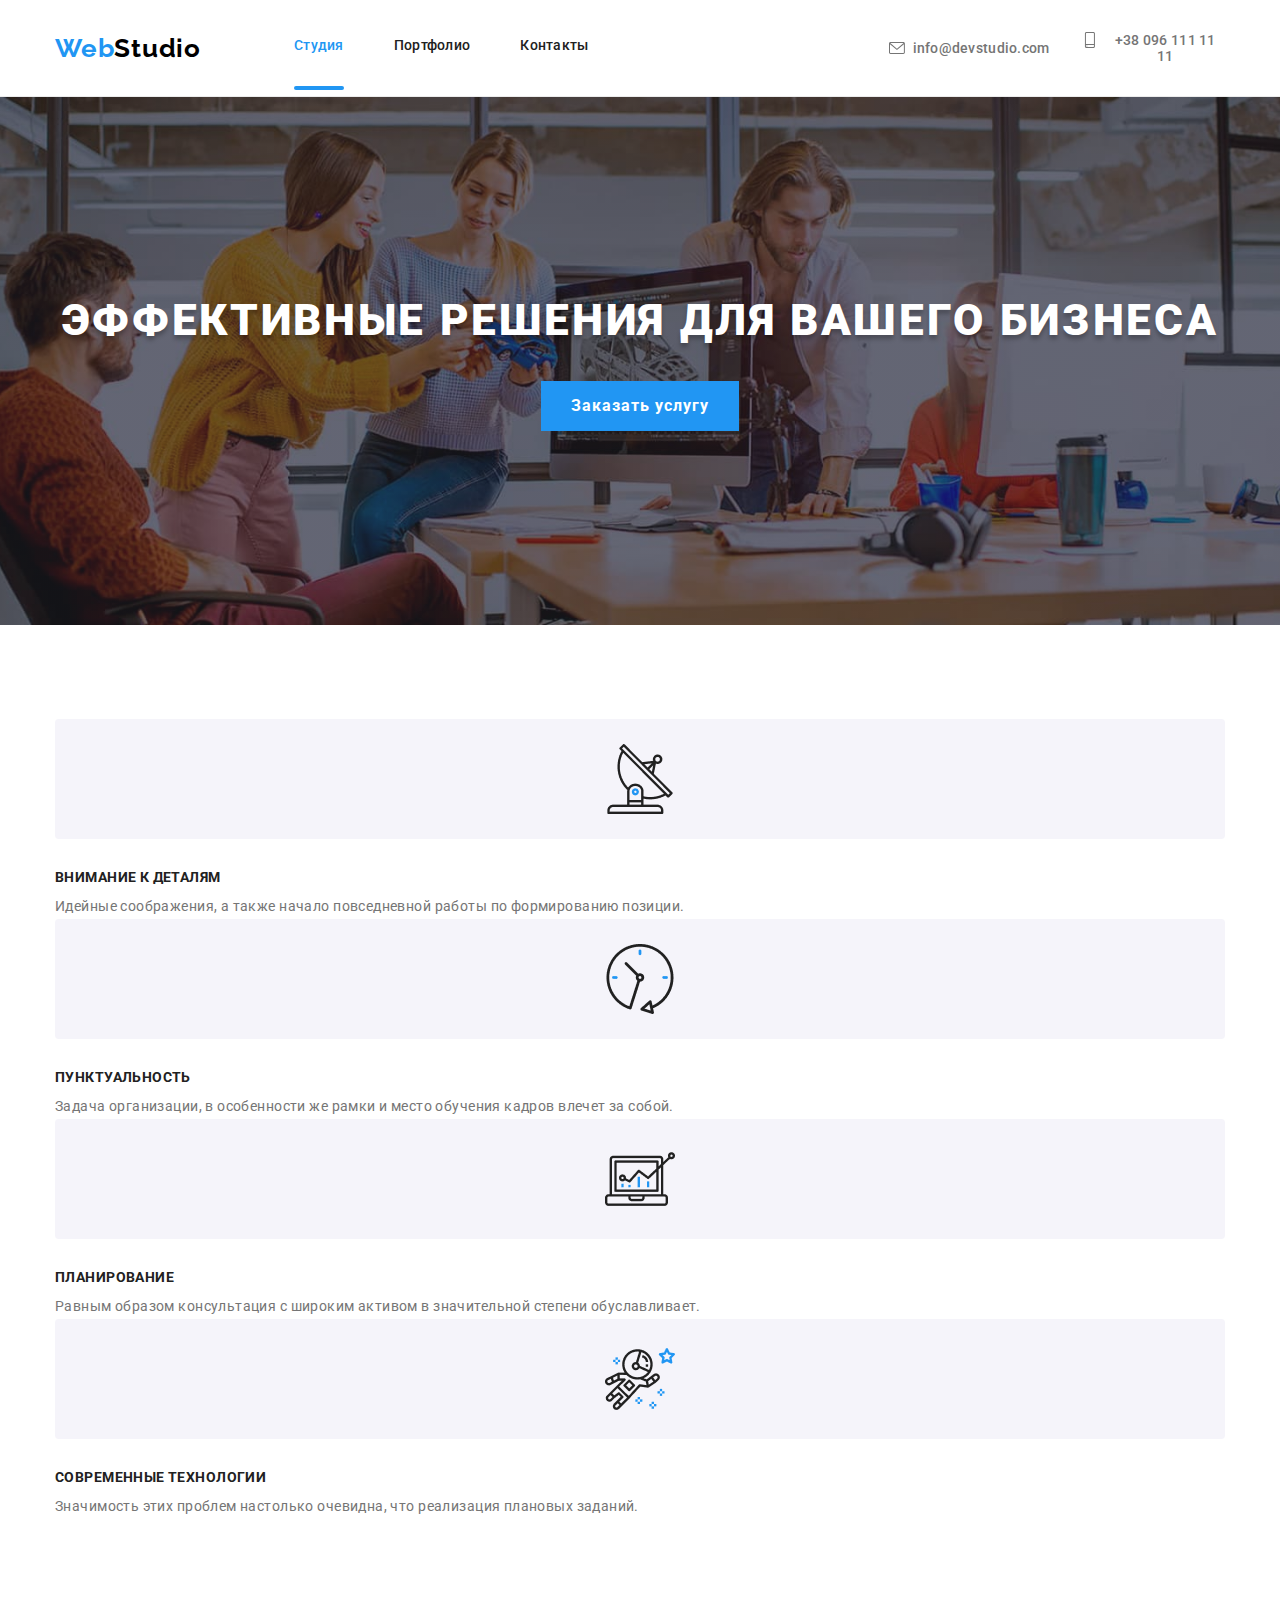
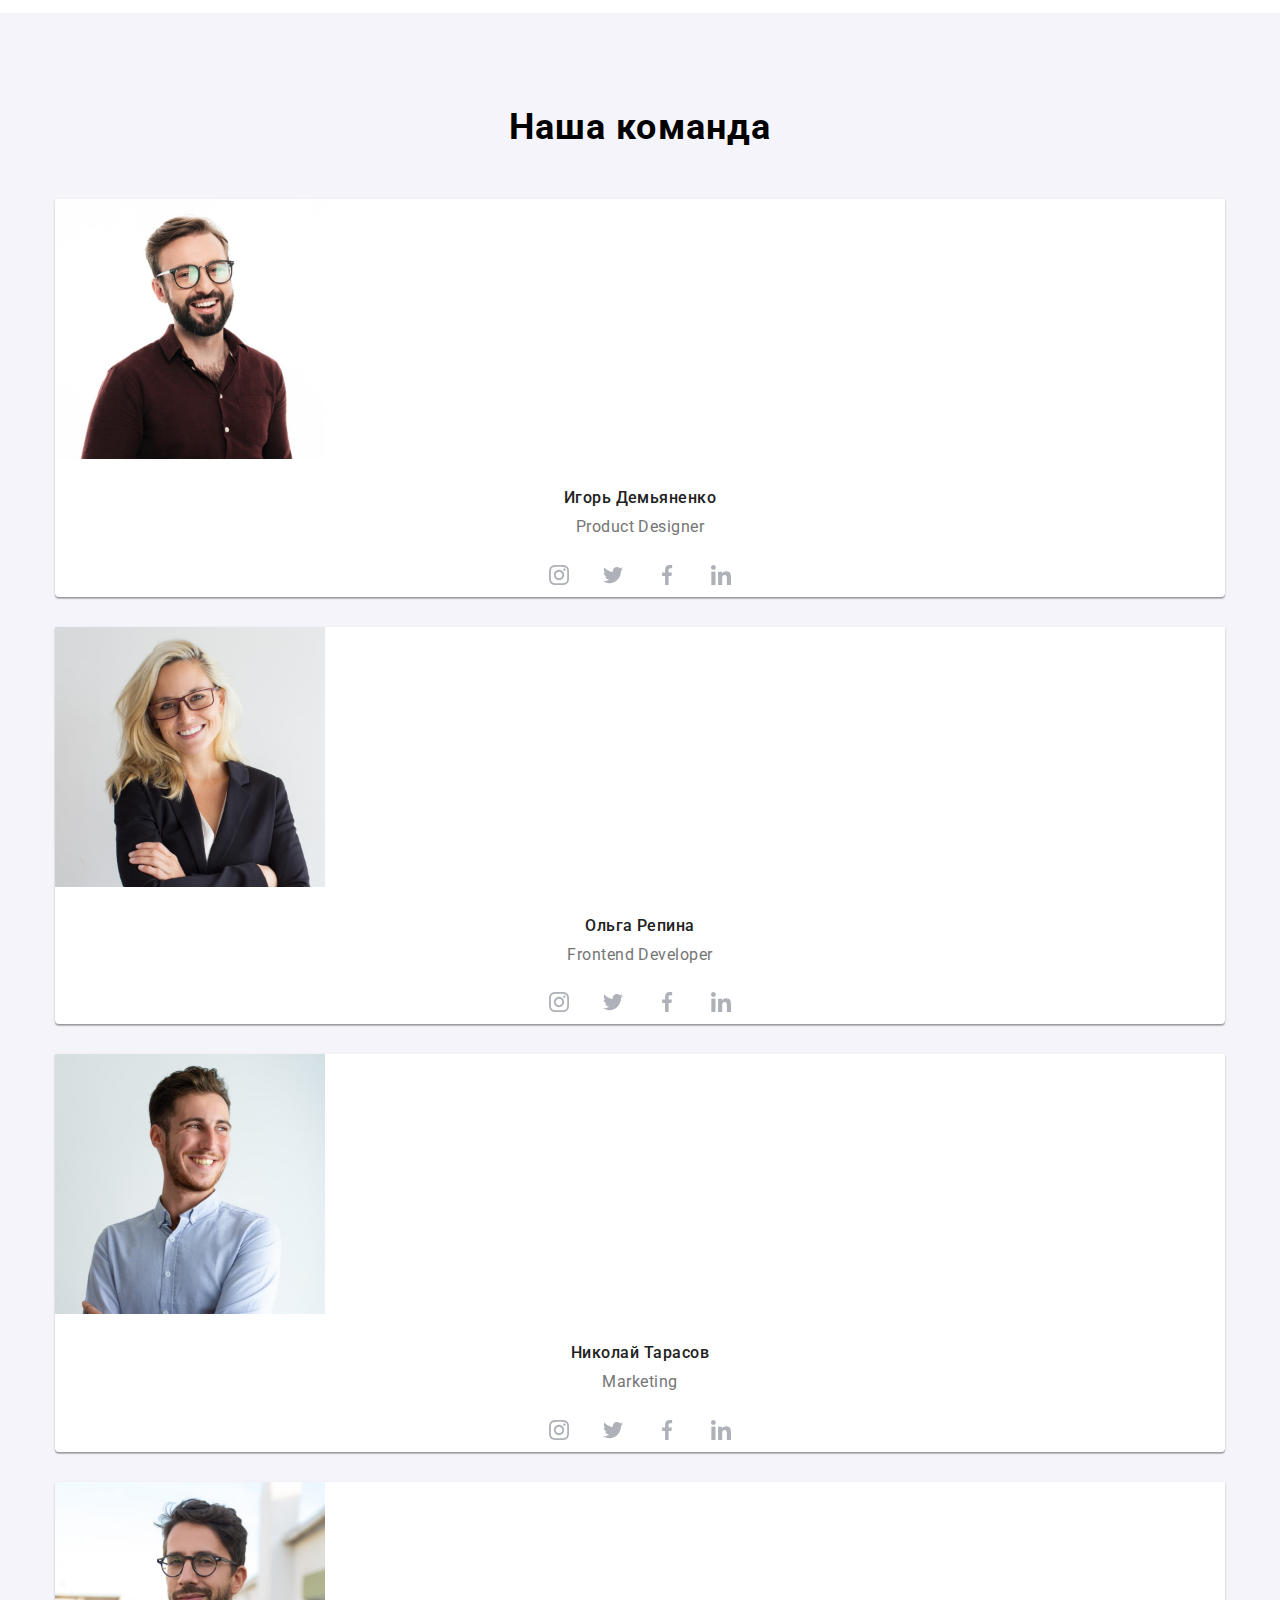
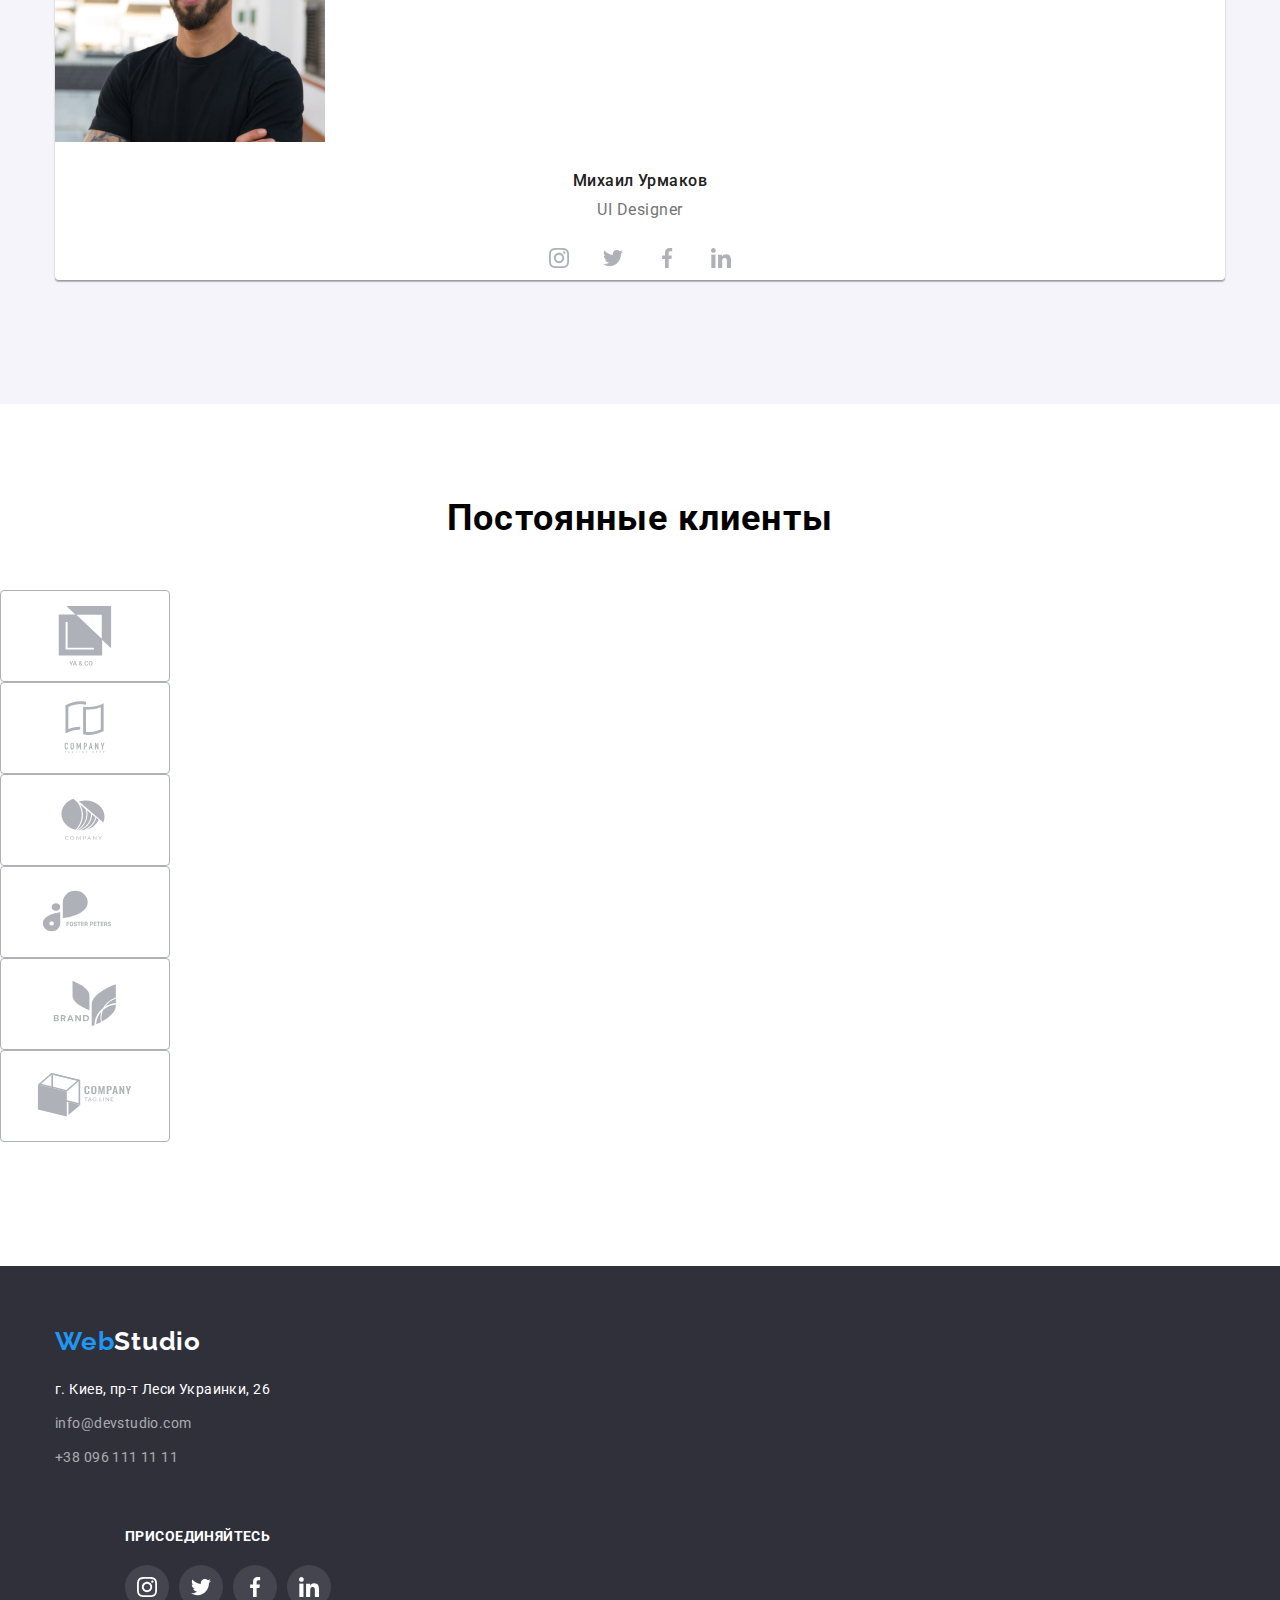
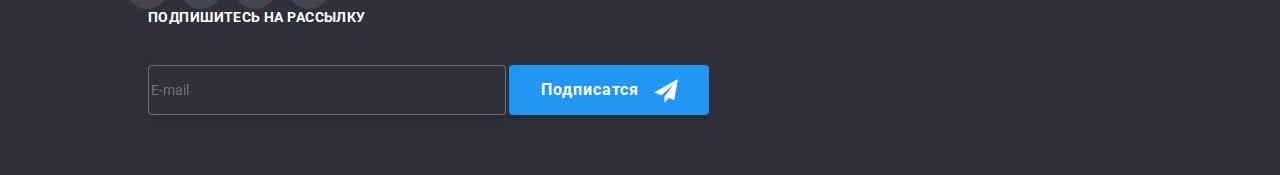
==== index.html @ f7d5313a "Menu is ready" ====
<!DOCTYPE html>
<html lang="ru">
<head>
    <meta charset="UTF-8">
    <meta http-equiv="X-UA-Compatible" content="IE=edge">
    <meta name="viewport" content="width=device-width, initial-scale=1.0">
    <title>Студия</title>
    <link rel="preconnect" href="https://fonts.googleapis.com">
    <link rel="preconnect" href="https://fonts.gstatic.com" crossorigin>
    <link href="https://fonts.googleapis.com/css2?family=Raleway:wght@700&family=Roboto:wght@400;500;700;900&display=swap"rel="stylesheet">
    <link rel="stylesheet" href="https://cdnjs.cloudflare.com/ajax/libs/modern-normalize/1.1.0/modern-normalize.min.css">
    <link rel="stylesheet" href="./css/main.min.css">
</head>
<body>
<!-- Шапка сайта -->
    <header class="page-header">
       <div class="container">
            <nav class="navigation" >
                <a class="logo" href="/"><span class="logo--color">Web</span>Studio</a>
                <button class="mobile-button " type="button" data-menu-button
                aria-expanded="false"
                aria-controls="menu-container">
                <svg width="40" height="40" aria-label="Переключатель мобильного меню">
                <use class="mobile-button__icon-open" href="./images/icons.svg#burger-menu"></use>
                </svg>
      
                <svg class="close-burger" width="40" height="40" aria-label="Переключатель мобильного меню">
                <use class="mobile-button__icon-close" href="./images/icons.svg#cross"></use> 
                </svg>
                </button>

                <div class="menu-container" data-menu id="menu-container">
                    <ul  class="site-navigation">
                        <li class="site-navigation__item ">
                            <div class="current-session">
                                <a class="site-navigation__link current-session--link" href="./index.html">Студия</a>
                            </div>    
                        </li>
                        <li class="site-navigation__item"><a class="site-navigation__link" href="./portfolio.html">Портфолио</a></li>
                        <li class="site-navigation__item"><a class="site-navigation__link" href="#">Контакты</a></li>
                    </ul>
                    <ul class="auth-navigation">
                        <li class="auth-navigation__item">
                            <a class="auth-navigation__link" href="mailto:info@devstudio.com">
                                <svg class="contact-icon" width="16px" height="16px">
                                    <use href="./images/icons.svg#envelope"></use>
                                </svg>
                                info@devstudio.com</a>
                        </li>
                        <li class="auth-navigation__item">
                            <a class="auth-navigation__link" href="tel:+380961111111">
                            <svg class="contact-icon" width="16px" height="16px">
                                <use href="./images/icons.svg#smartphone"></use>
                            </svg>
                            +38 096 111 11 11</a></li>
                    </ul>
                    <ul class="mobile-list list">
                        <li class="mobile-list__item">
                           <a href="#" class="mobile-list__link">Instagram</a>
                        </li>
                        <li class="mobile-list__item">
                           <a href="#" class="mobile-list__link">Twitter</a>
                        </li>
                        <li class="mobile-list__item">
                           <a href="#" class="mobile-list__link">Facebook</a>
                        </li>
                        <li class="mobile-list__item">
                           <a href="#" class="mobile-list__link">LinkedIn</a>
                        </li>
                    </ul>
                </div>
            </nav>
        </div>
    </header>
<!-- Главаная часть (Контент) -->
    <main>
        <!-- Хиро   -->
        <section class="hero" >
            <div class="hero--container">
                <h1 class="hero__title">Эффективные решения  для вашего бизнеса</h1>
                <button class="hero-button" type="button" data-modal-open>Заказать услугу</button>
            </div>
        </section>
        <!-- Наши привилегии  -->
        <section >
            <div class="container">
                <h2 class="hide--title">Наши привилегии </h2>
                <ul class="benefits">
                    <li class="benefits__item icon-antenna">
                        <h3 class="benefits__titel ">Внимание к деталям</h3>
                        <p class="benefits__article">Идейные соображения, а также начало повседневной работы по формированию позиции.</p>
                    </li>
                    <li class="benefits__item icon-clock">
                        <h3 class="benefits__titel">Пунктуальность</h3>
                        <p class="benefits__article">Задача организации, в особенности же рамки и место обучения кадров влечет за собой.</p>
                    </li>
                    <li class="benefits__item icon-diagram">
                        <h3 class="benefits__titel">Планирование</h3>
                        <p class="benefits__article">Равным образом консультация с широким активом в значительной степени обуславливает.</p>
                    </li>
                    <li class="benefits__item icon-astrounaut">
                        <h3 class="benefits__titel">Современные технологии</h3>
                        <p class="benefits__article">Значимость этих проблем настолько очевидна, что реализация плановых заданий.</p>
                    </li>
                </ul>
            </div>
        </section>
        <!-- Чем занимаемся  -->
        <!-- <section class="work ">
            <div class="container">
                <h2 class="work__titel">Чем мы занимаемся</h2>
                <ul class="work">
                    <li class="wokr-section">
                        <img src="./images/keybord.jpg" width="370" alt="Пишем код">
                        <p class="wokr-section__description">Десктопные приложения</p>
                    </li>
                    <li class="wokr-section">
                        <img src="./images/phoneandnotebook.jpg" width="370" alt="Звонки родным и близким">
                        <P class="wokr-section__description">Десктопные приложения</P>
                    </li>
                    <li class="wokr-section">
                        <img src="./images/colortabel.jpg" width="370" alt="Красивый планшет с палитрой цветов">
                        <P class="wokr-section__description">Десктопные приложения</P>
                    </li>
                </ul>
            </div>
        </section> -->
        <!-- Наша команда -->
        <section class="team">
            <div class="container">
                <h2 class="team__title">Наша команда</h2>
                <ul class="team-persons">
                    <li class="team-persons__item">
                        <img src="./images/team/ighor.jpg" width="270" alt="Игорь Демьяненко - Product Designer">
                        <div class="team-description">
                            <h3 class="team-description__name">Игорь Демьяненко</h3>
                            <p class="team-description__article">Product Designer</p>
                        </div>
                        <ul  class="team-socials">
                            <li class="team-socials__item">
                                <a class="team-socials__link" href="#">
                                    <svg class="team-socials__icon">
                                        <use href="./images/icons.svg#instagram"></use>
                                    </svg>
                                </a>
                            </li>
                            <li class="team-socials__item">
                                <a class="team-socials__link" href="#">
                                    <svg class="team-socials__icon">
                                        <use href="./images/icons.svg#twitter"></use>
                                    </svg>
                                </a>
                            </li>
                            <li class="team-socials__item">
                                <a class="team-socials__link" href="#">
                                    <svg class="team-socials__icon">
                                        <use href="./images/icons.svg#facebook"></use>
                                    </svg>
                                </a>
                            </li>
                            <li class="team-socials__item">
                                <a class="team-socials__link" href="#">
                                    <svg class="team-socials__icon">
                                        <use href="./images/icons.svg#linkedin"></use>
                                    </svg>
                                </a>
                            </li>
                        </ul> 
                    </li>
                    <li class="team-persons__item">
                        <img src="./images/team/olga.jpg" width="270" alt="Ольга Репина - Frontend Developer">
                        <div class="team-description">
                            <h3 class="team-description__name">Ольга Репина</h3>
                            <p class="team-description__article">Frontend Developer</p>
                        </div>
                        <ul  class="team-socials">
                            <li class="team-socials__item">
                                <a class="team-socials__link" href="#">
                                    <svg class="team-socials__icon">
                                        <use href="./images/icons.svg#instagram"></use>
                                    </svg>
                                </a>
                            </li>
                            <li class="team-socials__item">
                                <a class="team-socials__link" href="#">
                                    <svg class="team-socials__icon">
                                        <use href="./images/icons.svg#twitter"></use>
                                    </svg>
                                </a>
                            </li>
                            <li class="team-socials__item">
                                <a class="team-socials__link" href="#">
                                    <svg class="team-socials__icon">
                                        <use href="./images/icons.svg#facebook"></use>
                                    </svg>
                                </a>
                            </li>
                            <li class="team-socials__item">
                                <a class="team-socials__link" href="#">
                                    <svg class="team-socials__icon">
                                        <use href="./images/icons.svg#linkedin"></use>
                                    </svg>
                                </a>
                            </li>
                        </ul> 
                    </li>
                    <li class="team-persons__item">
                        <img src="./images/team/nikita.jpg" width="270" alt="Николай Тарасов - Marketing">
                        <div class="team-description">
                            <h3 class="team-description__name">Николай Тарасов</h3>
                            <p class="team-description__article">Marketing</p>
                        </div>
                        <ul  class="team-socials">
                            <li class="team-socials__item">
                                <a class="team-socials__link" href="#">
                                    <svg class="team-socials__icon">
                                        <use href="./images/icons.svg#instagram"></use>
                                    </svg>
                                </a>
                            </li>
                            <li class="team-socials__item">
                                <a class="team-socials__link" href="#">
                                    <svg class="team-socials__icon">
                                        <use href="./images/icons.svg#twitter"></use>
                                    </svg>
                                </a>
                            </li>
                            <li class="team-socials__item">
                                <a class="team-socials__link" href="#">
                                    <svg class="team-socials__icon">
                                        <use href="./images/icons.svg#facebook"></use>
                                    </svg>
                                </a>
                            </li>
                            <li class="team-socials__item">
                                <a class="team-socials__link" href="#">
                                    <svg class="team-socials__icon">
                                        <use href="./images/icons.svg#linkedin"></use>
                                    </svg>
                                </a>
                            </li>
                        </ul> 
                    </li>
                    <li class="team-persons__item">
                        <img src="./images/team/mihail.jpg" width="270" alt="Михаил Урмаков - UI Designer">
                        <div class="team-description">
                            <h3 class="team-description__name">Михаил Урмаков</h3>
                            <p class="team-description__article">UI Designer</p>
                        </div>
                        <ul  class="team-socials">
                            <li class="team-socials__item">
                                <a class="team-socials__link" href="#">
                                    <svg class="team-socials__icon">
                                        <use href="./images/icons.svg#instagram"></use>
                                    </svg>
                                </a>
                            </li>
                            <li class="team-socials__item">
                                <a class="team-socials__link" href="#">
                                    <svg class="team-socials__icon">
                                        <use href="./images/icons.svg#twitter"></use>
                                    </svg>
                                </a>
                            </li>
                            <li class="team-socials__item">
                                <a class="team-socials__link" href="#">
                                    <svg class="team-socials__icon">
                                        <use href="./images/icons.svg#facebook"></use>
                                    </svg>
                                </a>
                            </li>
                            <li class="team-socials__item">
                                <a class="team-socials__link" href="#">
                                    <svg class="team-socials__icon">
                                        <use href="./images/icons.svg#linkedin"></use>
                                    </svg>
                                </a>
                            </li>
                        </ul> 
                    </li>
                </ul>
            </div>
        </section>
        <section >
            <h2 class="client-title">Постоянные клиенты</h2>
            <ul class="client-list">
                <li>
                    <a class="client-list__link" href="#">
                        <svg class="client-list__icon" width="106px" height="60px">
                            <use href="./images/icons.svg#client"></use>
                        </svg>
                    </a>
                </li>
                <li>
                    <a class="client-list__link" href="#">
                        <svg class="client-list__icon" width="106px" height="60px">
                            <use href="./images/icons.svg#client-2"></use>
                        </svg>
                    </a>
                </li>
                <li>
                    <a class="client-list__link" href="#" >
                        <svg class="client-list__icon" width="106px" height="60px">
                            <use href="./images/icons.svg#client-3"></use>
                        </svg>
                    </a>
                </li>
                <li>
                    <a class="client-list__link" href="#">
                        <svg class="client-list__icon" width="106px" height="60px">
                            <use href="./images/icons.svg#client-4"></use>
                        </svg>
                    </a>
                </li>
                <li>
                    <a class="client-list__link" href="#">
                        <svg class="client-list__icon" width="106px" height="60px">
                            <use href="./images/icons.svg#client-5"></use>
                        </svg>
                    </a>
                </li>
                <li>
                    <a class="client-list__link" href="#" >
                        <svg class="client-list__icon" width="106px" height="60px">
                            <use href="./images/icons.svg#client-6"></use>
                        </svg>
                    </a>
                </li>
            </ul>
        
        </section>
    </main>


    <!-- Футер -->
    <footer class="footer">
        <div class="container footer--container">
            <div>
                <a class="footer-logo" href="/"><span class="logo--color">Web</span>Studio</a>
            <address class="footer-adress">
                <p class="footer-adress__article">г. Киев, пр-т Леси Украинки, 26</p>
                <a class="footer-adress__link" href="mailto:info@devstudio.com">info@devstudio.com</a>
                <a class="footer-adress__link" href="tel:+380961111111">+38 096 111 11 11</a>
            </address>
            </div>
            <div class="footer-social">
                <h2 class="footer-social__title">присоединяйтесь</h2>
                <ul class="footer-social-list" >
                    <li class="footer-social-list__item">
                        <a class="footer-social-list__link" href="#">
                            <svg class="footer-social-list-icon">
                                <use href="./images/icons.svg#instagram"></use>
                            </svg>
                        </a>
                    </li>
                    <li class="footer-social-list__item">
                        <a class="footer-social-list__link" href="#">
                            <svg class="footer-social-list-icon">
                                <use href="./images/icons.svg#twitter"></use>
                            </svg>
                        </a>
                    </li>
                    <li class="footer-social-list__item">
                        <a class="footer-social-list__link" href="#">
                            <svg class="footer-social-list-icon">
                                <use href="./images/icons.svg#facebook"></use>
                            </svg>
                        </a>
                    </li>
                    <li class="footer-social-list__item">
                        <a class="footer-social-list__link" href="#">
                            <svg class="footer-social-list-icon">
                                <use href="./images/icons.svg#linkedin"></use>
                            </svg>
                        </a>
                    </li>
                </ul> 
            </div>
            <div class="footer-form"> 
                <form >
                    <label class="footer-form__label" for="e-mail">Подпишитесь на рассылку</label>
                    <input class="footer-form__input" id="e-mail" type="email" name="e-mail" placeholder="E-mail">
                    <button class="footer-form__button" type="submit">
                        Подписатся
                        <svg class="footer-form__icon" width="24px" height="24px" aria-hidden="true" >
                            <use href="./images/icons.svg#icon-send"></use>
                        </svg>
                    </button>
                </form>
            </div>

        </div>

             
    </footer>
    <!-- Backdrop and Modal -->
    <div class="backdrop is-hidden" data-modal>
        <div class="modal">
            <button class="modal__button" type="button" data-modal-close>
                <svg class="modal__icon" width="11px" height="11px" >
                    <use href="./images/icons.svg#cross"></use>
                </svg>
            </button>
            <div>
                <form class="modal-inner" name="main-form" autocomplete="on">
                    <fieldset >
                        <legend class="modal-inner__title">Оставьте свои данные, мы вам перезвоним</legend>
                        <div class="form-field">
                            <label class="form-feild__label" for="user-name">Имя</label>
                            <div class="form-field__inner">
                                <input class="form-field__input" id="user-name" type="text" name="name" required  >
                                <svg class="form-field__icon" width="18px" height="18px" aria-hidden="true" >
                                    <use href="./images/icons.svg#person-black"></use>
                                </svg>
                            </div>
                            
                        </div>
                        <div class="form-field">
                            <label class="form-feild__label" for="phone-number">Телефон</label>
                            <div class="form-field__inner">
                                <input class="form-field__input" id="phone-number" type="tel" name="phone-number" required  >
                                <svg class="form-field__icon" width="18px" height="18px" aria-hidden="true" >
                                    <use href="./images/icons.svg#phone-black"></use>
                                </svg>
                            </div>
                            
                        </div>
                        <div class="form-field">
                            <label class="form-feild__label" for="e-mail">Почта</label>
                            <div class="form-field__inner">
                                <input class="form-field__input" id="e-mail" type="email" name="e-mail" required  >
                                <svg class="form-field__icon" width="18px" height="18px" aria-hidden="true" >
                                    <use href="./images/icons.svg#email-black"></use>
                                </svg>
                            </div>
                            
                        </div>
                        <div class="form-field">
                            <label class="form-feild__label" for="comment">Комментарий</label>
                            <textarea class="form-field__input form-field-texarea" id="comment" name="feedback" rows="5" placeholder="Введите текст" required ></textarea>
                        </div>
                        <div class="form-field form-field--checkbox">
                            <div class="form-field__checkbox-control">
                                <input class="form-field__checkbox-input" type="checkbox" id="terms-conditions">
                                <svg class="form-field__checkbox-icon" width="16px" height="15px" aria-hidden="true" >
                                    <use href="./images/icons.svg#checkbox"></use>
                                </svg>
                            </div>
                            <label class="form-field__checkbox-label" for="terms-conditions">Соглашаюсь с рассылкой и принимаю <a class="form-field__terms-link" href="/">Условия договора</a></label>
                            
                        </div>
                        <button type="submit" class="form-field__button">Отправить</button>
                    </fieldset>
                    
                </form>
            </div>
        </div>
    </div>   
    <!-- JS -->
    <script src="./js/modal.js"></script>
    <script src="./js/mobile-menu.js"></script>
</body>
</html>
---- css/main.min.css ----
body{background-color:#fff;font-family:"Roboto",sans-serif}h1,h2,h3,h4,h5,h6{margin:0px 0px}ul,ol{margin:0;padding:0;list-style-type:none}a{text-decoration:none}p{margin:0}address{font-style:normal}img{display:block}fieldset{border:0;padding:0;margin:0}button{border-width:0}section{padding:94px 0}.container{width:100%;margin:0 auto;padding:0 15px}@media screen and (min-width: 480px){.container{width:480px}}@media screen and (min-width: 768px){.container{width:768px}}@media screen and (min-width: 1200px){.container{width:1200px}}:root{--main-color: #212121;--secondary-color: #757575}.is-hidden{opacity:0;visibility:hidden;pointer-events:none}.hide--title{position:absolute;width:1px;height:1px;margin:-1px;border:0;padding:0;white-space:nowrap;-webkit-clip-path:inset(100%);clip-path:inset(100%);clip:rect(0 0 0 0);overflow:hidden}.page-header{border-bottom:1px solid #ececec}.logo{color:#000;font-family:"Raleway";font-style:normal;font-weight:700;font-size:26px;line-height:1.19;letter-spacing:.03em}.footer-logo{color:#fff;font-family:"Raleway";font-style:normal;font-weight:700;font-size:26px;line-height:1.19;letter-spacing:.03em}.logo--color{color:#2196f3}.navigation{display:flex;align-items:center;justify-content:center;min-height:60px}@media screen and (max-width: 768px){.navigation{justify-content:space-between}}.mobile-button{display:inline-flex;background-color:rgba(0,0,0,0);margin:0;padding:0;border:none;cursor:pointer;z-index:990}@media screen and (min-width: 768px){.mobile-button{display:none}}.mobile-button:hover .mobile-button__icon-open{fill:#2196f3}.mobile-button:hover .mobile-button__icon-close{fill:#2196f3}.mobile-button__icon-close{display:none}.mobile-button.is-open .mobile-button__icon-close{display:block}.mobile-button.is-open .mobile-button__icon-open{display:none}.close-burger{position:fixed;top:10px;right:15px}.menu-container{background-color:#fff;padding:48px 40px;text-align:center}@media screen and (max-width: 767px){.menu-container{display:none;position:fixed;top:0;left:0;width:100vw;height:100vh;z-index:900}.menu-container.is-open{display:block}}@media screen and (min-width: 768px){.menu-container{display:flex;justify-content:center;align-items:center;padding:0}}@media screen and (min-width: 1200px){.menu-container{gap:300px}}.site-navigation{display:flex;flex-direction:column;align-items:flex-start}@media screen and (max-width: 768px){.site-navigation{margin-bottom:306px;margin-left:0}}@media screen and (min-width: 768px){.site-navigation{flex-direction:row;gap:50px;margin-left:88px;margin-bottom:0}}@media screen and (min-width: 1200px){.site-navigation{margin-left:93px}}.site-navigation__link{display:block;padding-top:16px;padding-bottom:16px;font-style:normal;font-weight:500;font-size:40px;line-height:1.14;letter-spacing:.02em;color:#212121;transition:250ms;transition-timing-function:cubic-bezier(0.4, 0, 0.2, 1)}.site-navigation__link:hover,.site-navigation__link:focus{color:#2196f3;transition:250ms;transition-timing-function:cubic-bezier(0.4, 0, 0.2, 1)}@media screen and (min-width: 768px){.site-navigation__link{padding-top:32px;padding-bottom:32px;font-size:14px;line-height:1.14}}.current-session::after{content:"";display:block;width:100%;height:4px;background:#2196f3;border-radius:2px}.current-session--link{color:#2196f3}.auth-navigation{display:flex;flex-direction:column-reverse}@media screen and (max-width: 768px){.auth-navigation{margin-bottom:64px}}@media screen and (min-width: 768px){.auth-navigation{flex-direction:column;justify-content:center;margin-bottom:0}}@media screen and (min-width: 1200px){.auth-navigation{display:flex;flex-direction:row;align-items:center}}@media screen and (min-width: 768px)and (max-width: 1199px){.auth-navigation__item{margin-left:90px}}@media screen and (min-width: 1200px){.auth-navigation__item:first-child{margin-right:32px}}.auth-navigation__link{display:flex;padding-top:16px;padding-bottom:16px;color:var(--secondary-color);font-style:normal;font-weight:500;font-size:14px;line-height:1.15;letter-spacing:.02em;transition:250ms;transition-timing-function:cubic-bezier(0.4, 0, 0.2, 1)}@media screen and (max-width: 768px){.auth-navigation__link{font-size:34px;line-height:1.17}}@media screen and (min-width: 768px)and (max-width: 1200px){.auth-navigation__link{padding:5px 0px;font-size:12px;line-height:1.14}}@media screen and (min-width: 1200px){.auth-navigation__link{padding-top:32px;padding-bottom:32px}}.auth-navigation__link:hover,.auth-navigation__link:focus{color:#2196f3;transition:250ms;transition-timing-function:cubic-bezier(0.4, 0, 0.2, 1)}.auth-navigation__link:hover .contact-icon,.auth-navigation__link:focus .contact-icon{fill:#2196f3;transition:250ms;transition-timing-function:cubic-bezier(0.4, 0, 0.2, 1)}.contact-icon{display:flex;fill:var(--secondary-color);margin-right:10px;display:none}.contact-icon:hover{fill:var(--secondary-color)}@media screen and (min-width: 768px){.contact-icon{display:block}}@media screen and (min-width: 768px){.contact-icon{margin-right:8px}}.mobile-list{display:flex}@media screen and (min-width: 768px){.mobile-list{display:none}}.mobile-list__item{border-right:1px solid rgba(33,33,33,.2);margin-right:10px}.mobile-list__link{padding-right:10px;text-decoration:none;color:#2196f3;font-size:24px}.hero{max-width:1600px;background-image:linear-gradient(to right, rgba(47, 48, 58, 0.4), rgba(47, 48, 58, 0.4)),url(../images/hero-bg.jpg);background-position:center;background-size:cover;background-repeat:no-repeat;background-color:#2f303a;margin-left:auto;margin-right:auto}.hero__title{display:block;margin-left:auto;margin-right:auto;margin-bottom:30px;color:#000;font-weight:900;font-size:44px;line-height:1.36;text-align:center;letter-spacing:.06em;text-transform:uppercase;color:#fff;text-shadow:0px 4px 4px rgba(0,0,0,.25)}.hero-button{margin-left:auto;margin-right:auto;padding:10px 30px;background-color:#2196f3;color:#fff;font-family:"Roboto";font-style:normal;font-weight:700;font-size:16px;line-height:1.88;display:flex;align-items:center;text-align:center;letter-spacing:.06em;cursor:pointer}.hero--container{padding-top:100px;padding-bottom:100px}.benefits__item:before{display:block;content:"";height:120px;background-color:#f5f4fa;background-position:center;background-repeat:no-repeat;border-radius:4px;margin-bottom:30px}.benefits__titel{margin-bottom:10px;color:var(--main-color);font-style:normal;font-weight:700;font-size:14px;line-height:1.15;letter-spacing:.03em;text-transform:uppercase}.benefits__article{color:var(--secondary-color);font-weight:400;font-size:14px;line-height:1.71;letter-spacing:.03em}.icon-antenna::before{background-image:url("../images/icon/antenna.png")}.icon-clock::before{background-image:url("../images/icon/clock.png")}.icon-diagram::before{background-image:url("../images/icon/diagram.png")}.icon-astrounaut::before{background-image:url("../images/icon/astronaut.png")}.work{display:flex;justify-content:space-between;padding-top:0}.work__titel{margin-bottom:50px;font-weight:700;font-size:36px;line-height:1.16;text-align:center;letter-spacing:.03em}.wokr-section{position:relative;margin-bottom:50px;color:var(--main-color);font-weight:700;font-size:36px;line-height:1.16;text-align:center;letter-spacing:.03em}.wokr-section__description{position:absolute;left:0;bottom:0;display:flex;justify-content:center;align-items:center;width:370px;height:70px;font-family:"Roboto";font-style:normal;font-weight:700;font-size:14px;line-height:1.14;text-align:center;letter-spacing:.03em;text-transform:uppercase;color:#fff;background:rgba(47,48,58,.8)}.team{background-color:#f5f4fa;background-position:center;margin-left:auto;margin-right:auto;text-align:center}.team__title{margin-bottom:50px;font-weight:700;font-size:36px;line-height:1.16;text-align:center;letter-spacing:.03em}.team-persons__item{background-color:#fff;box-shadow:0px 1px 3px rgba(0,0,0,.12),0px 1px 1px rgba(0,0,0,.14),0px 2px 1px rgba(0,0,0,.2);border-radius:0px 0px 4px 4px}.team-description{padding-bottom:0px;padding-top:30px}.team-description__name{color:var(--main-color);font-family:"Roboto";font-style:normal;font-weight:500;font-size:16px;line-height:1.18;letter-spacing:.03em}.team-description__article{margin-top:10px;color:var(--secondary-color);font-family:"Roboto";font-style:normal;font-weight:400;font-size:16px;line-height:1.18;letter-spacing:.03em}.team-socials{display:flex;width:206px;height:44px;justify-content:space-between;align-items:center;margin:16px auto 30px auto}.team-socials .team-socials__item:hover,.team-socials__item .team-socials__link:focus{background-color:#2196f3;transition:250ms;transition-timing-function:cubic-bezier(0.4, 0, 0.2, 1)}.team-socials__item .team-socials__link:focus .team-socials__icon,.team-socials .team-socials__item:hover .team-socials__icon{fill:#fff;transition:250ms;transition-timing-function:cubic-bezier(0.4, 0, 0.2, 1)}.team-socials__link{display:block;align-items:center;width:44px;height:44px;padding-top:12px;padding-bottom:12px;border-radius:50%}.team-socials__icon{width:20px;height:20px;fill:#afb1b8;transition:250ms;transition-timing-function:cubic-bezier(0.4, 0, 0.2, 1)}.team-socials__item{border-radius:50%;transition:250ms;transition-timing-function:cubic-bezier(0.4, 0, 0.2, 1)}.client-title{margin-bottom:50px;font-weight:700;font-size:36px;line-height:1.16;text-align:center;letter-spacing:.03em}.client-list{justify-content:space-between;align-items:center;margin:16px auto 30px auto}.client-list__link{display:flex;align-items:center;justify-content:center;width:170px;height:92px;border:1px solid #afb1b8;border-radius:4px;transition:250ms;transition-timing-function:cubic-bezier(0.4, 0, 0.2, 1)}.client-list__link:hover,.client-list__link:focus{border:1px solid #2196f3;transition:250ms;transition-timing-function:cubic-bezier(0.4, 0, 0.2, 1)}.client-list__link:hover .client-list__icon,.client-list__link:focus .client-list__icon{fill:#2196f3;transition:250ms;transition-timing-function:cubic-bezier(0.4, 0, 0.2, 1)}.client-list__icon{fill:#afb1b8;transition:250ms;transition-timing-function:cubic-bezier(0.4, 0, 0.2, 1)}.footer{padding-top:60px;padding-bottom:60px;background-color:#2f303a;font-style:normal;font-weight:400;font-size:14px;line-height:1.71;letter-spacing:.03em;text-align:center}@media screen and (max-width: 1199px){.footer{margin-bottom:60px}}@media screen and (min-width: 1200px){.footer{text-align:left}}.footer-adress{display:flex;flex-direction:column;margin-bottom:60px}.footer-adress__article{margin-top:20px;color:#fff}.footer-adress__link{margin-top:10px;font-weight:400;font-size:14px;line-height:1.71;letter-spacing:.03em;color:rgba(255,255,255,.6)}.footer-social{display:flex;flex-direction:column;align-items:center;margin-bottom:60px}@media screen and (min-width: 768px){.footer-social{margin-bottom:0}}@media screen and (min-width: 1200px){.footer-social{margin-left:70px;align-items:flex-start}}.footer-social__title{font-family:"Roboto";font-style:normal;font-weight:700;font-size:14px;line-height:1.14;letter-spacing:.03em;text-transform:uppercase;color:#fff}.footer-social-list{display:flex;width:206px;height:44px;justify-content:space-between;align-items:center;margin-top:20px}.footer-social-list .footer-social-list__item{border-radius:50%;transition:250ms;transition-timing-function:cubic-bezier(0.4, 0, 0.2, 1)}.footer-social-list .footer-social-list__item:hover,.footer-social-list .footer-social-list__link:focus{background-color:#2196f3;transition:250ms;transition-timing-function:cubic-bezier(0.4, 0, 0.2, 1)}.footer-social-list__link{display:flex;align-items:center;justify-content:center;width:44px;height:44px;background:rgba(255,255,255,.1);border-radius:50%}.footer-social-list-icon{width:20px;height:20px;fill:#fff}@media screen and (max-width: 1199px){.footer-form{text-align:center}}@media screen and (min-width: 1200px){.footer-form{align-items:flex-end;margin-left:93px}}.footer-form__label{display:block;margin-top:0;margin-bottom:20px;font-family:"Roboto";font-style:normal;font-weight:700;font-size:14px;line-height:16px;letter-spacing:.03em;text-transform:uppercase;color:#fff}.footer-form__input{height:50px;color:#fff;border:1px solid rgba(255,255,255,.3);filter:drop-shadow(0px 4px 4px rgba(0, 0, 0, 0.15));border-radius:4px;background-color:#2f303a}@media screen and (min-width: 480px){.footer-form__input{width:450px}}@media screen and (min-width: 1200px){.footer-form__input{width:358px}}.footer-form__button{width:200px;height:50px;font-family:"Roboto";font-style:normal;font-weight:700;font-size:16px;line-height:1.88;letter-spacing:.06em;color:#fff;background:#2196f3;box-shadow:0px 4px 4px rgba(0,0,0,.15);border-radius:4px;margin-top:20px}.footer-form__icon{fill:#fff;margin-left:10px;vertical-align:middle}.portfolio-buttons{display:flex;margin-bottom:56px;justify-content:center}.portfolio-buttons__item:not(:last-child){margin-right:8px}.portfolio-buttons__button{display:block;padding:6px 22px;background:#f5f4fa;font-weight:500;font-size:16px;line-height:1.62;text-align:center;letter-spacing:.03em;color:#212121;border:none;border-radius:4px;transition:background-color 250ms cubic-bezier(0.4, 0, 0.2, 1),color 250ms cubic-bezier(0.4, 0, 0.2, 1)}.portfolio-buttons__button:focus,.portfolio-buttons__button:hover{background-color:#2196f3;color:#fff;box-shadow:0px 3px 1px rgba(0,0,0,.1),0px 1px 2px rgba(0,0,0,.08),0px 2px 2px rgba(0,0,0,.12);transition:background-color 250ms cubic-bezier(0.4, 0, 0.2, 1),color 250ms cubic-bezier(0.4, 0, 0.2, 1)}.portfolio{display:flex;flex-wrap:wrap}.portfolio__item{width:370px;margin-right:30px;margin-bottom:30px;background:#fff;border:1px solid #eee}.portfolio__item:focus,.portfolio__item:hover{transition:250ms;transition-timing-function:cubic-bezier(0.4, 0, 0.2, 1);box-shadow:0px 1px 1px rgba(0,0,0,.12),0px 4px 4px rgba(0,0,0,.06),1px 4px 6px rgba(0,0,0,.16)}.portfolio__item:nth-child(3n){margin-right:0px}.portfolio__item:nth-last-child(-n+3){margin-bottom:0px}.portfolio__item:hover .portfolio-overlay{transform:translateY(0)}.portfolio__thumb{position:relative;overflow:hidden}.portfolio__title{margin-bottom:4px;font-weight:700;font-size:18px;line-height:2;letter-spacing:.06em;color:#212121}.portfolio__article{font-weight:400;font-size:16px;line-height:1.88;letter-spacing:.03em;color:#757575}.portfolio__description{padding-left:24px;padding-bottom:20px;padding-top:20px}.portfolio-overlay{position:absolute;top:0;right:0;width:100%;height:100%;padding:64px 24px;background-color:rgba(33,150,243,.9);transform:translateY(100%);transition:transform 250ms;transition-timing-function:cubic-bezier(0.4, 0, 0.2, 1)}.portfolio-overlay__description{font-family:"Roboto";font-style:normal;font-weight:400;font-size:18px;line-height:1.56;letter-spacing:.03em;color:#fff}.backdrop{position:fixed;top:0;left:0;width:100%;height:100%;background:rgba(0,0,0,.2);transition:opacity .5s,visibility .5s}@media screen and (min-width: 480px){.backdrop{padding:94px 15px}}.modal{position:absolute;top:50%;left:50%;transform:translate(-50%, -50%);overflow-y:scroll;background:#fff;box-shadow:0px 1px 3px rgba(0,0,0,.12),0px 1px 1px rgba(0,0,0,.14),0px 2px 1px rgba(0,0,0,.2);border-radius:4px}@media screen and (min-width: 480px)and (max-width: 1199px){.modal{width:450px}}@media screen and (min-width: 1200px){.modal{min-width:528px;min-height:581px}}.modal__button{position:absolute;top:8px;right:8px;width:30px;height:30px;background:#fff;border:1px solid rgba(0,0,0,.1);border-radius:50%;cursor:pointer}.modal__button:hover .modal__icon,.modal__button:focus .modal__icon{fill:#2196f3}.modal__icon{fill:currentColor;transition:fill 250ms cubic-bezier(0.4, 0, 0.2, 1)}.modal-inner{padding:40px}.modal-inner__title{display:block;margin-bottom:12px;font-family:"Roboto";font-style:normal;font-weight:700;font-size:20px;line-height:1.15;text-align:center;letter-spacing:.03em;color:#212121}.form-feild__label{display:block;margin-bottom:4px;font-family:"Roboto";font-style:normal;font-weight:400;font-size:12px;line-height:1.16;letter-spacing:.01em;color:#757575}.form-field__inner{position:relative}.form-field__input{width:100%;padding:11px 12px 11px 42px;margin-bottom:10px;border:1px solid rgba(33,33,33,.2);border-radius:4px;outline:none;transition:border-color 250ms cubic-bezier(0.4, 0, 0.2, 1)}.form-field__input::-moz-placeholder{font-family:"Roboto";font-style:normal;font-weight:400;font-size:12px;line-height:1.16;letter-spacing:.01em;color:rgba(117,117,117,.5)}.form-field__input:-ms-input-placeholder{font-family:"Roboto";font-style:normal;font-weight:400;font-size:12px;line-height:1.16;letter-spacing:.01em;color:rgba(117,117,117,.5)}.form-field__input::placeholder{font-family:"Roboto";font-style:normal;font-weight:400;font-size:12px;line-height:1.16;letter-spacing:.01em;color:rgba(117,117,117,.5)}.form-field__input:focus,.form-field__input:hover{border-color:#2196f3}.form-field__input:hover+.form-field__icon,.form-field__input:focus+.form-field__icon,.form-field__input:active+.form-field__icon{fill:#2196f3}.form-field__icon{position:absolute;top:50%;left:12px;transform:translateY(-80%);fill:CurrentColor;transition:fill 250ms cubic-bezier(0.4, 0, 0.2, 1)}.form-field-texarea{resize:none;padding:12px 16px}.form-field--checkbox{display:flex;padding-left:13px}.form-field__checkbox-input{-webkit-appearance:none;-moz-appearance:none;appearance:none}.form-field__checkbox-input:checked+.form-field__checkbox-icon{opacity:1}.form-field__checkbox-control{display:flex;align-items:center;justify-content:center;width:16px;height:15px;margin-top:3px;margin-right:9px;background-color:#fff;border:2px solid #212121;border-radius:4px}.form-field__checkbox-icon{opacity:0;flex-shrink:0;fill:#fff;transition:opacity 250ms cubic-bezier(0.4, 0, 0.2, 1);background-color:#2196f3;border-radius:2px}.form-field__checkbox-label{font-family:"Roboto";font-style:normal;font-weight:400;font-size:14px;line-height:1.71;letter-spacing:.03em;color:#757575}.form-field__terms-link{-webkit-text-decoration-line:underline;text-decoration-line:underline;color:#2196f3}.form-field__button{display:block;margin-left:auto;margin-right:auto;margin-top:30px;width:200px;height:50px;padding:10px 55px;font-family:"Roboto";font-style:normal;font-weight:700;font-size:16px;line-height:1.88;letter-spacing:.06em;color:#fff;cursor:pointer;background:#188ce8;border-radius:4px;transition:box-shadow 250ms cubic-bezier(0.4, 0, 0.2, 1)}.form-field__button:active,.form-field__button:focus{box-shadow:0px 4px 4px rgba(0,0,0,.15)}/*# sourceMappingURL=main.min.css.map */
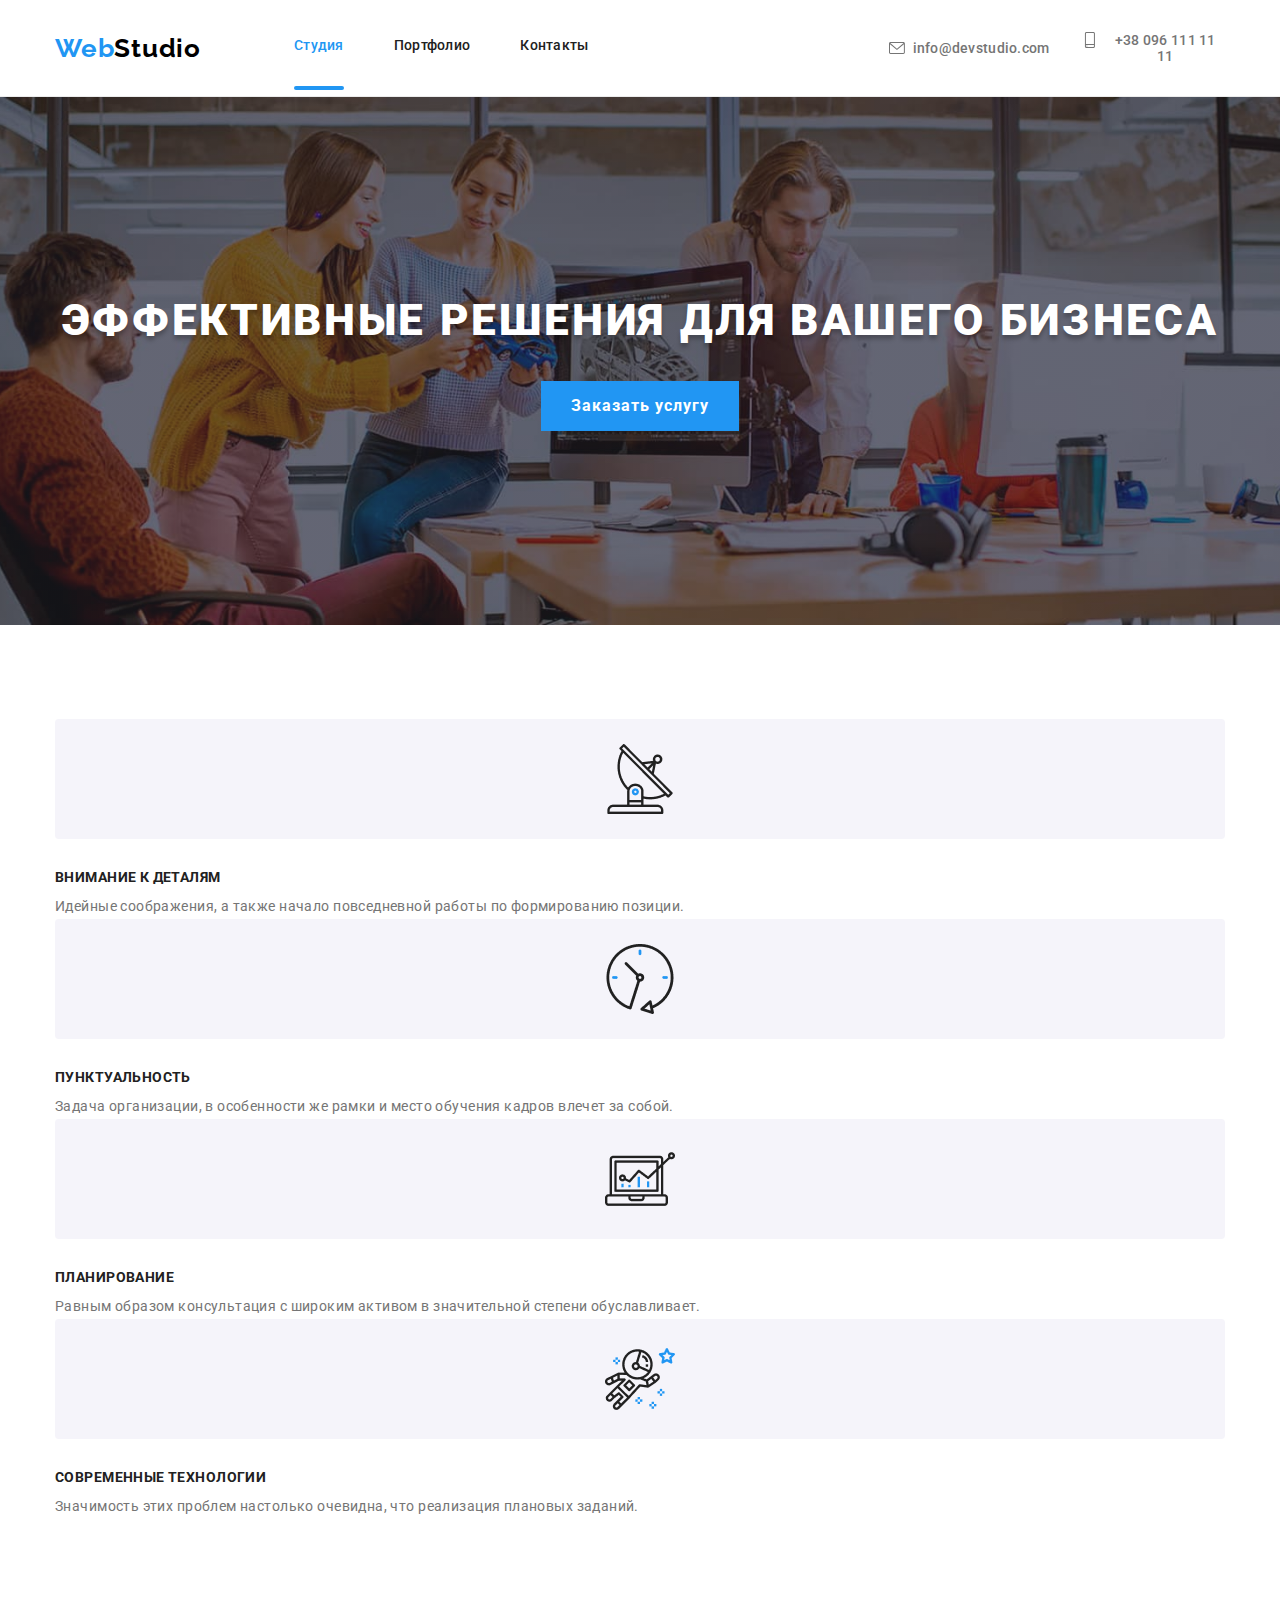
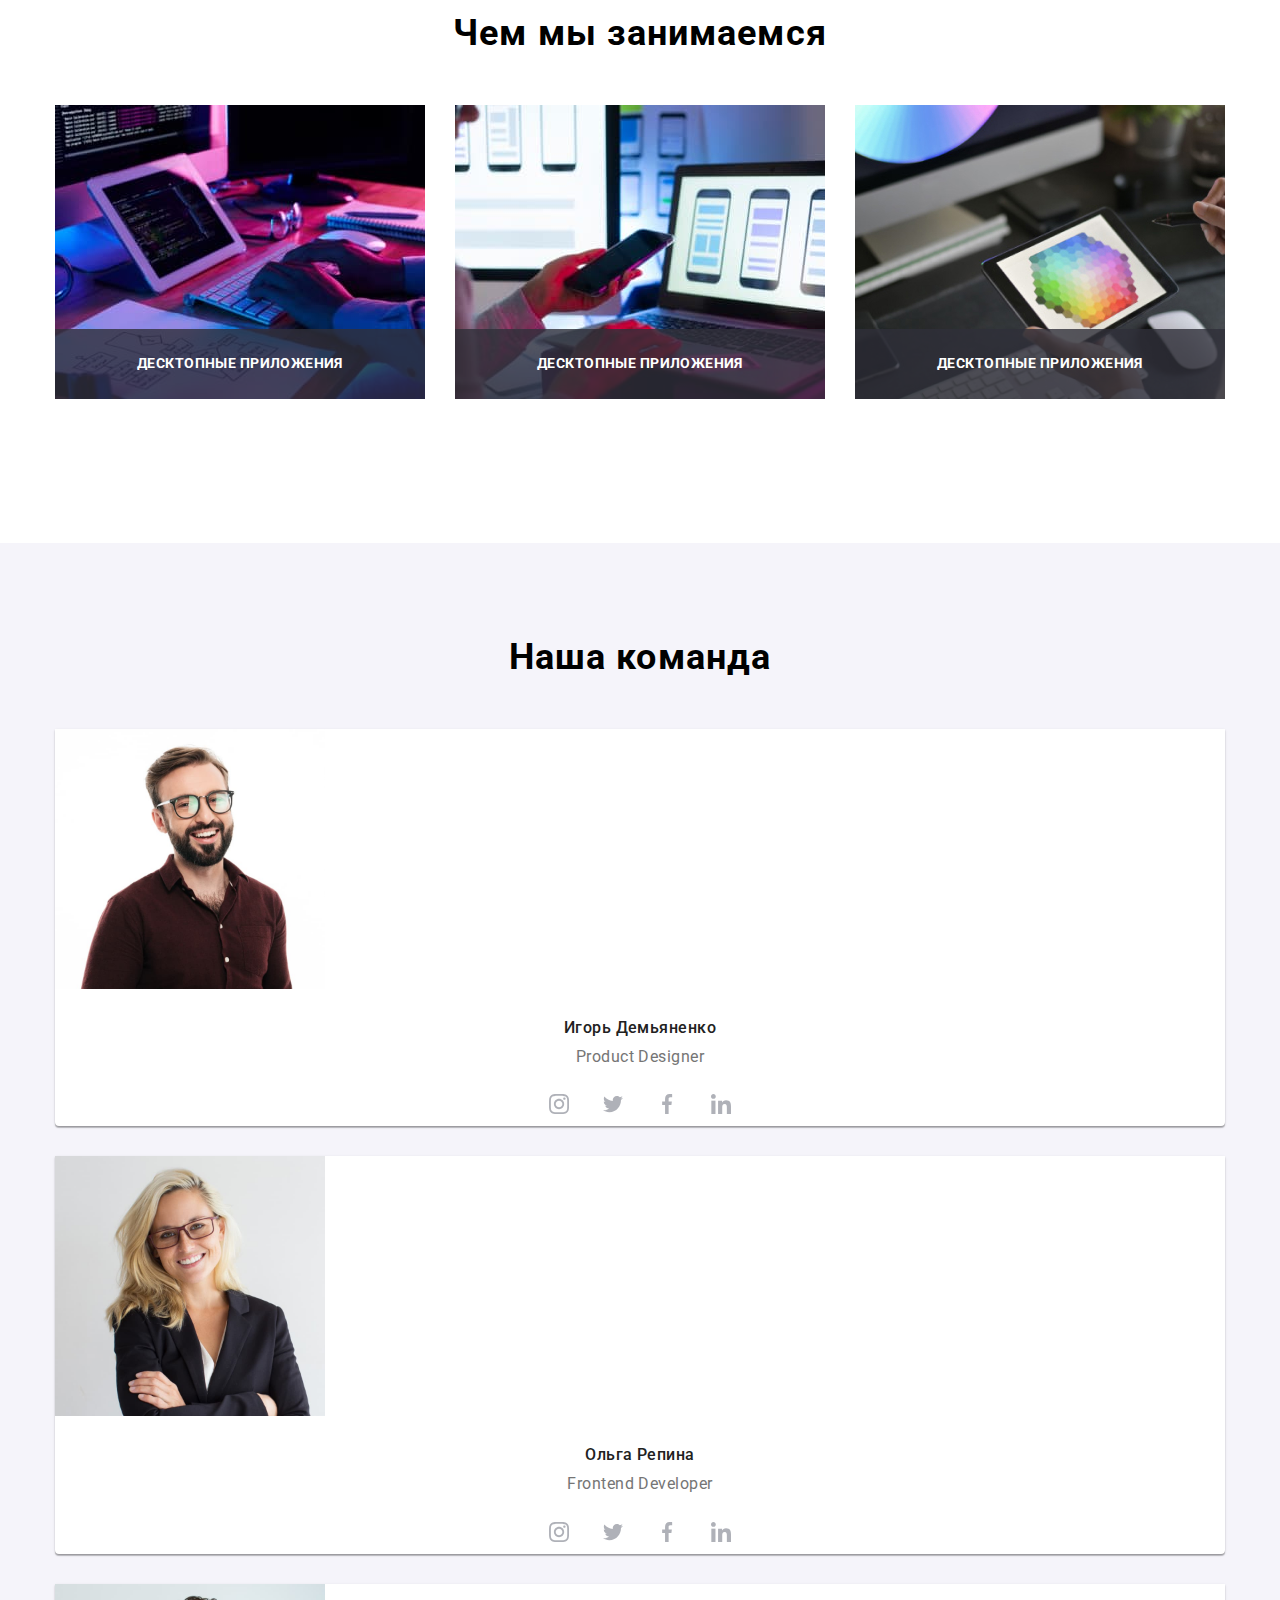
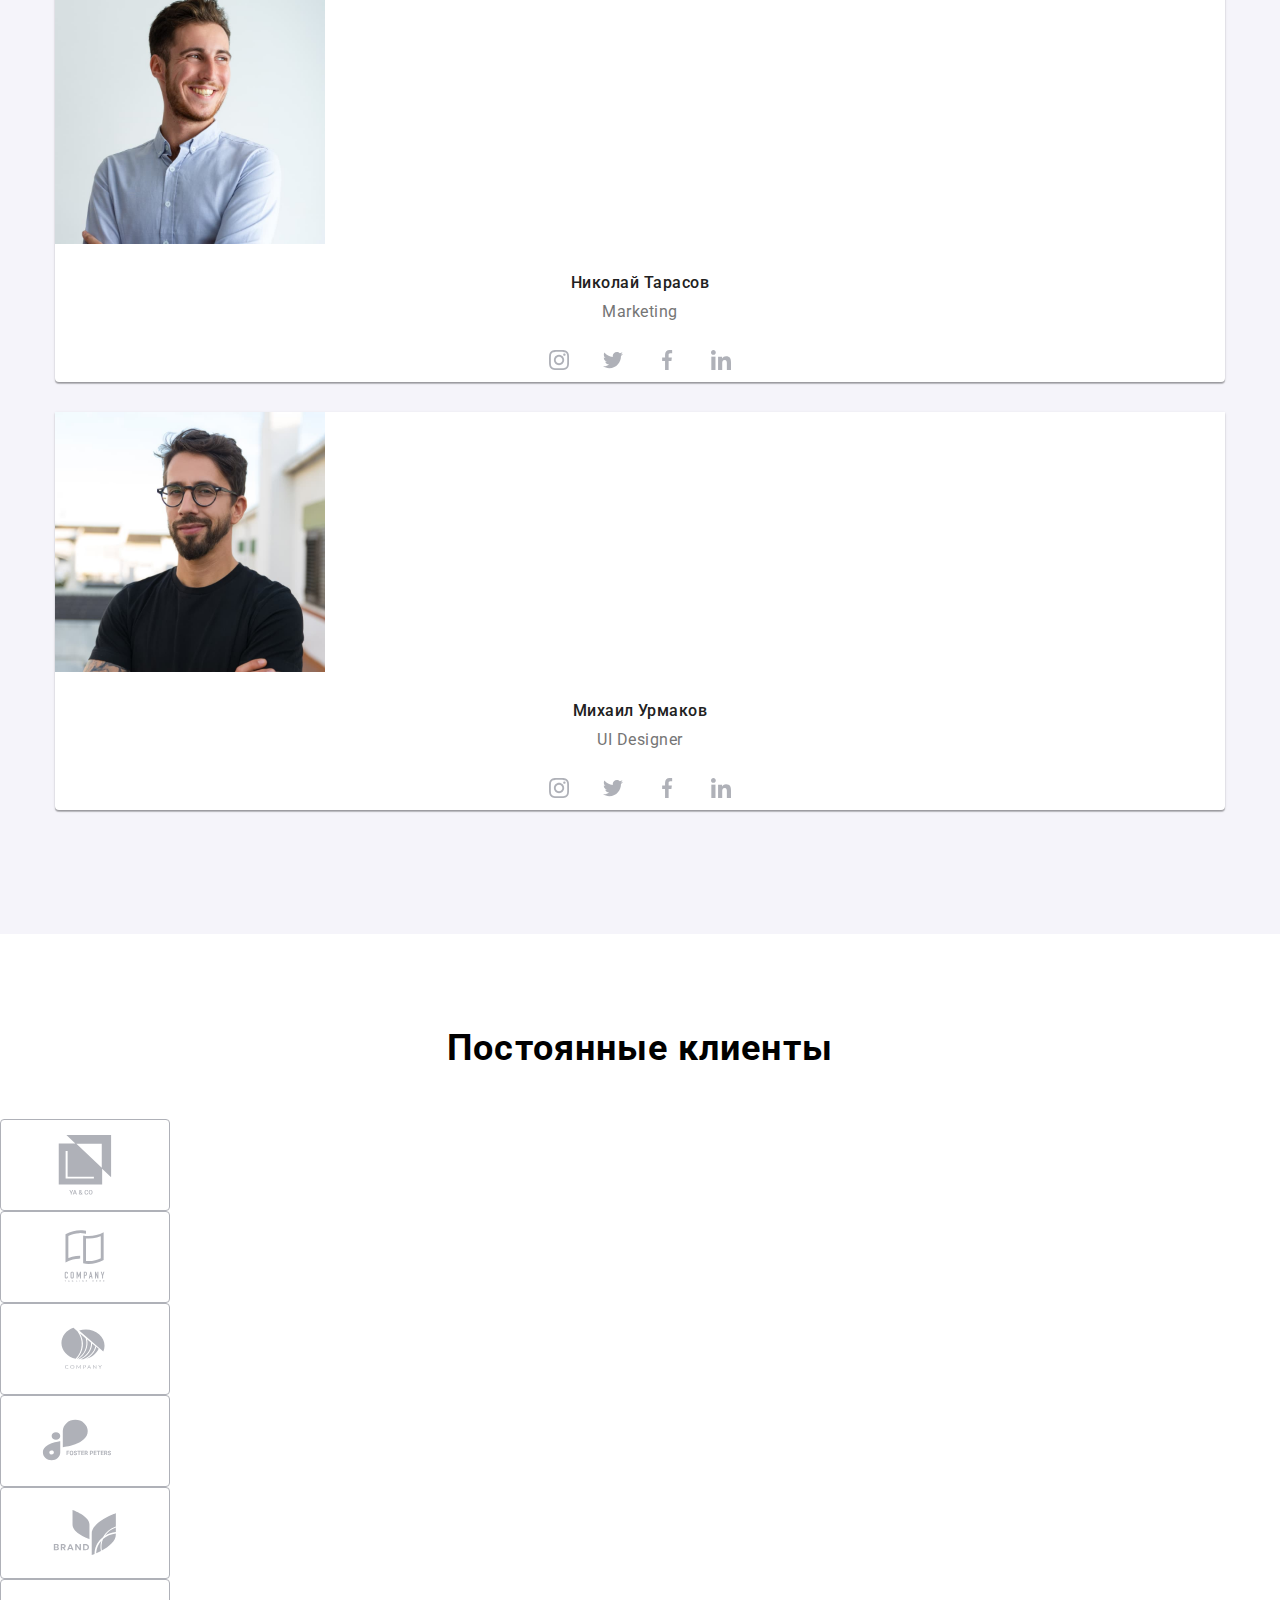
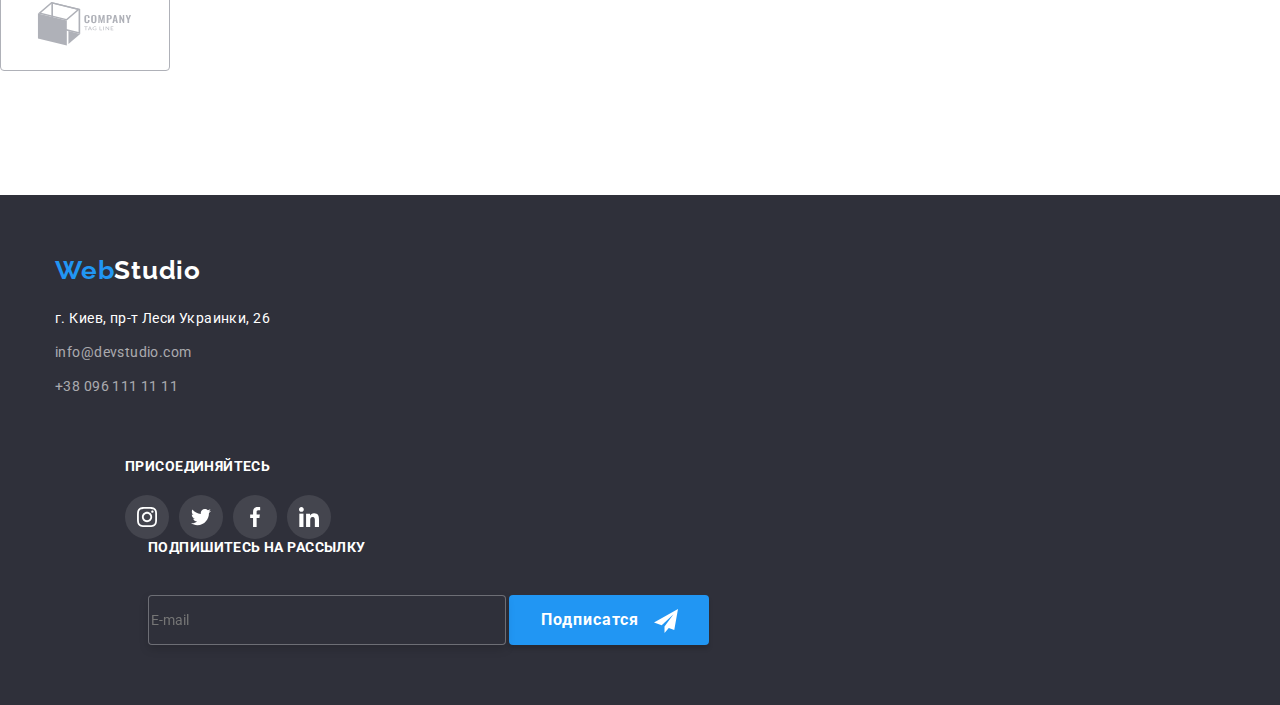
==== commit 83f7412f: "Add menu to portfolio" ====
--- a/index.html
+++ b/index.html
@@ -106,7 +106,7 @@
             </div>
         </section>
         <!-- Чем занимаемся  -->
-        <!-- <section class="work ">
+        <section class="work ">
             <div class="container">
                 <h2 class="work__titel">Чем мы занимаемся</h2>
                 <ul class="work">
@@ -124,7 +124,7 @@
                     </li>
                 </ul>
             </div>
-        </section> -->
+        </section>
         <!-- Наша команда -->
         <section class="team">
             <div class="container">
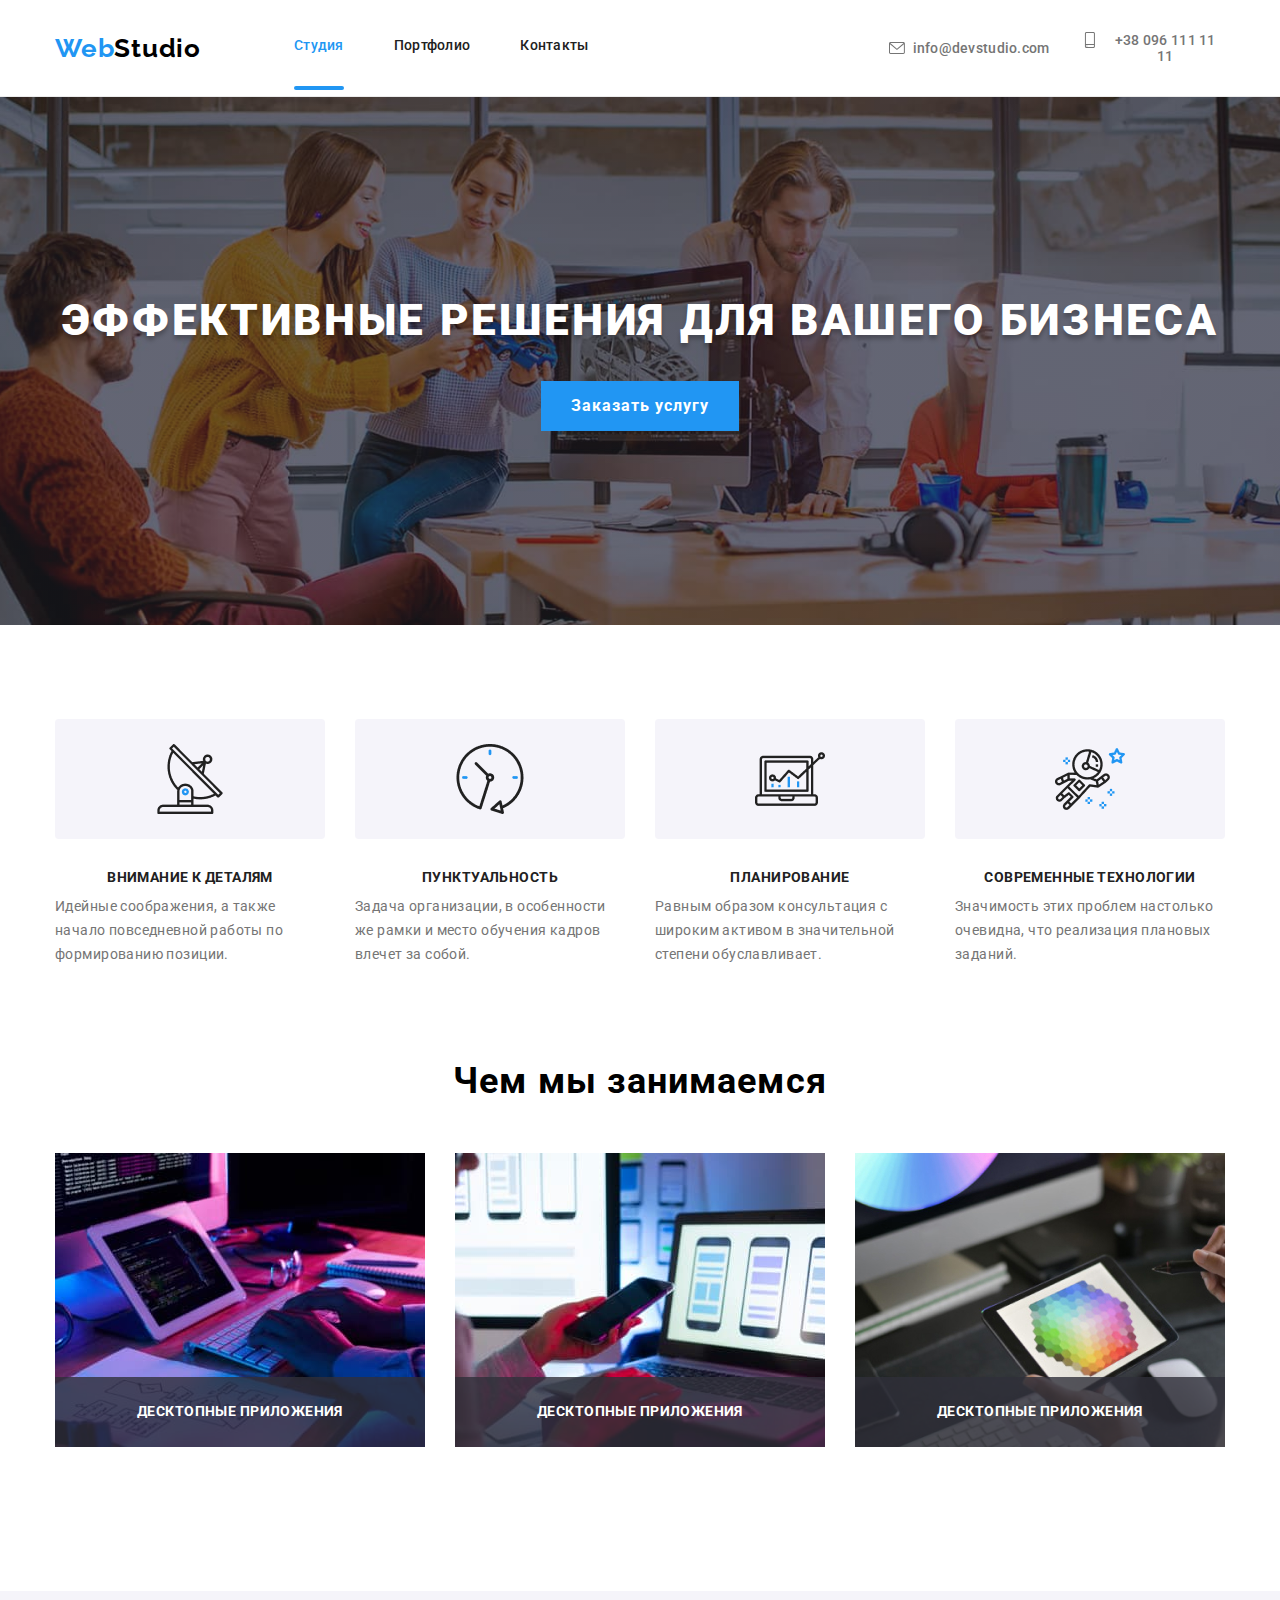
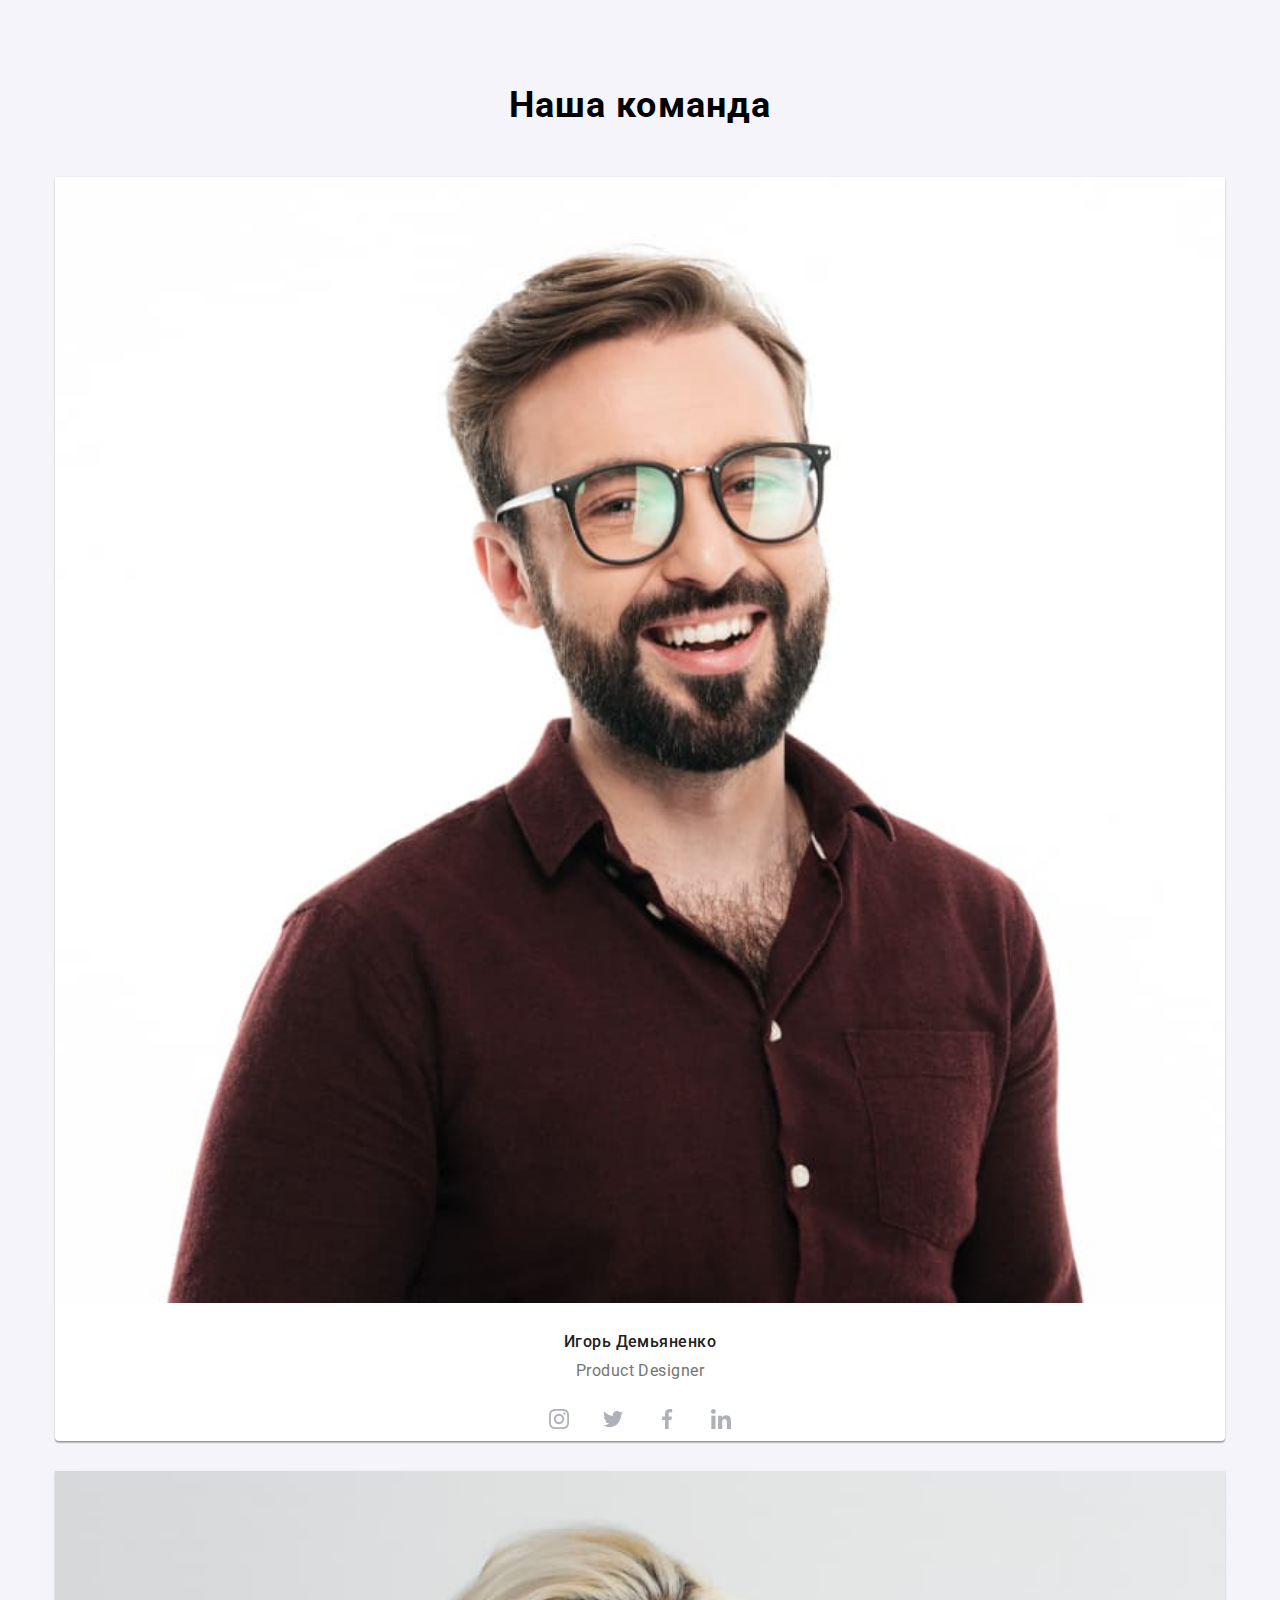
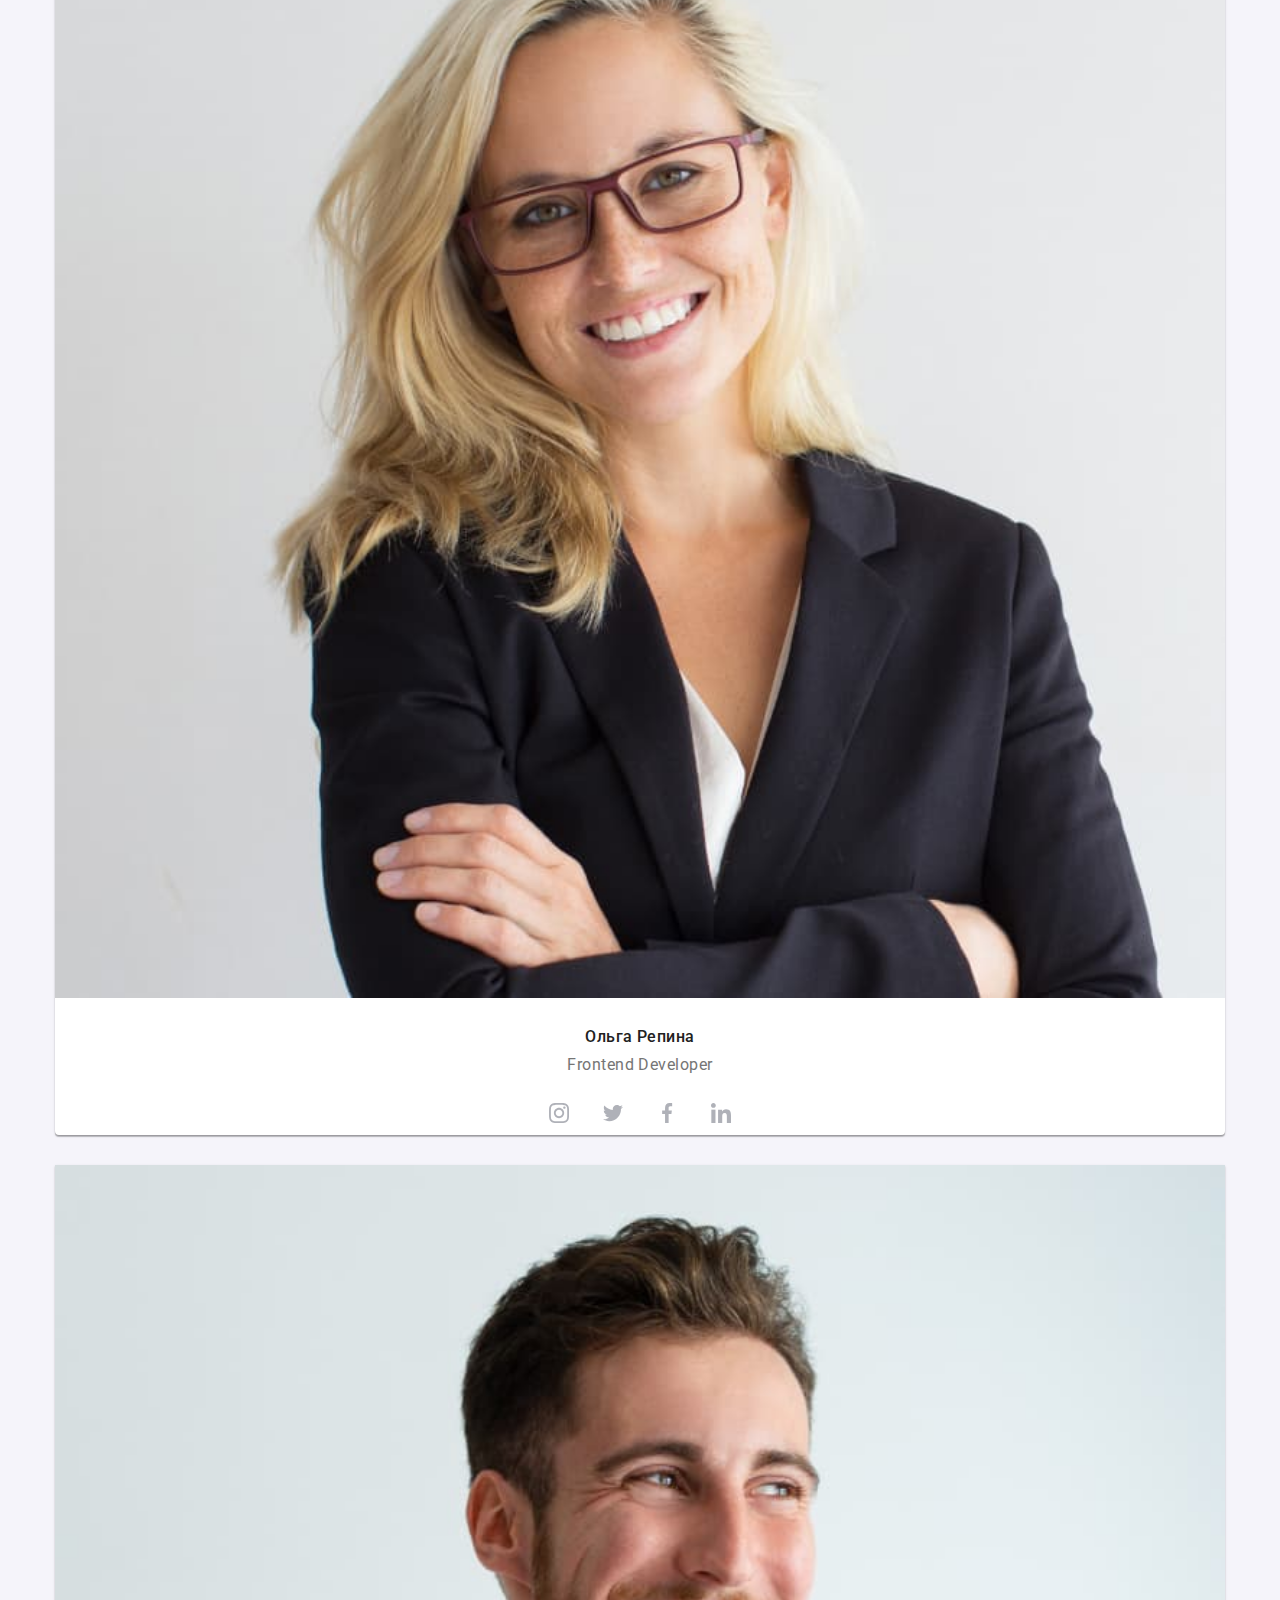
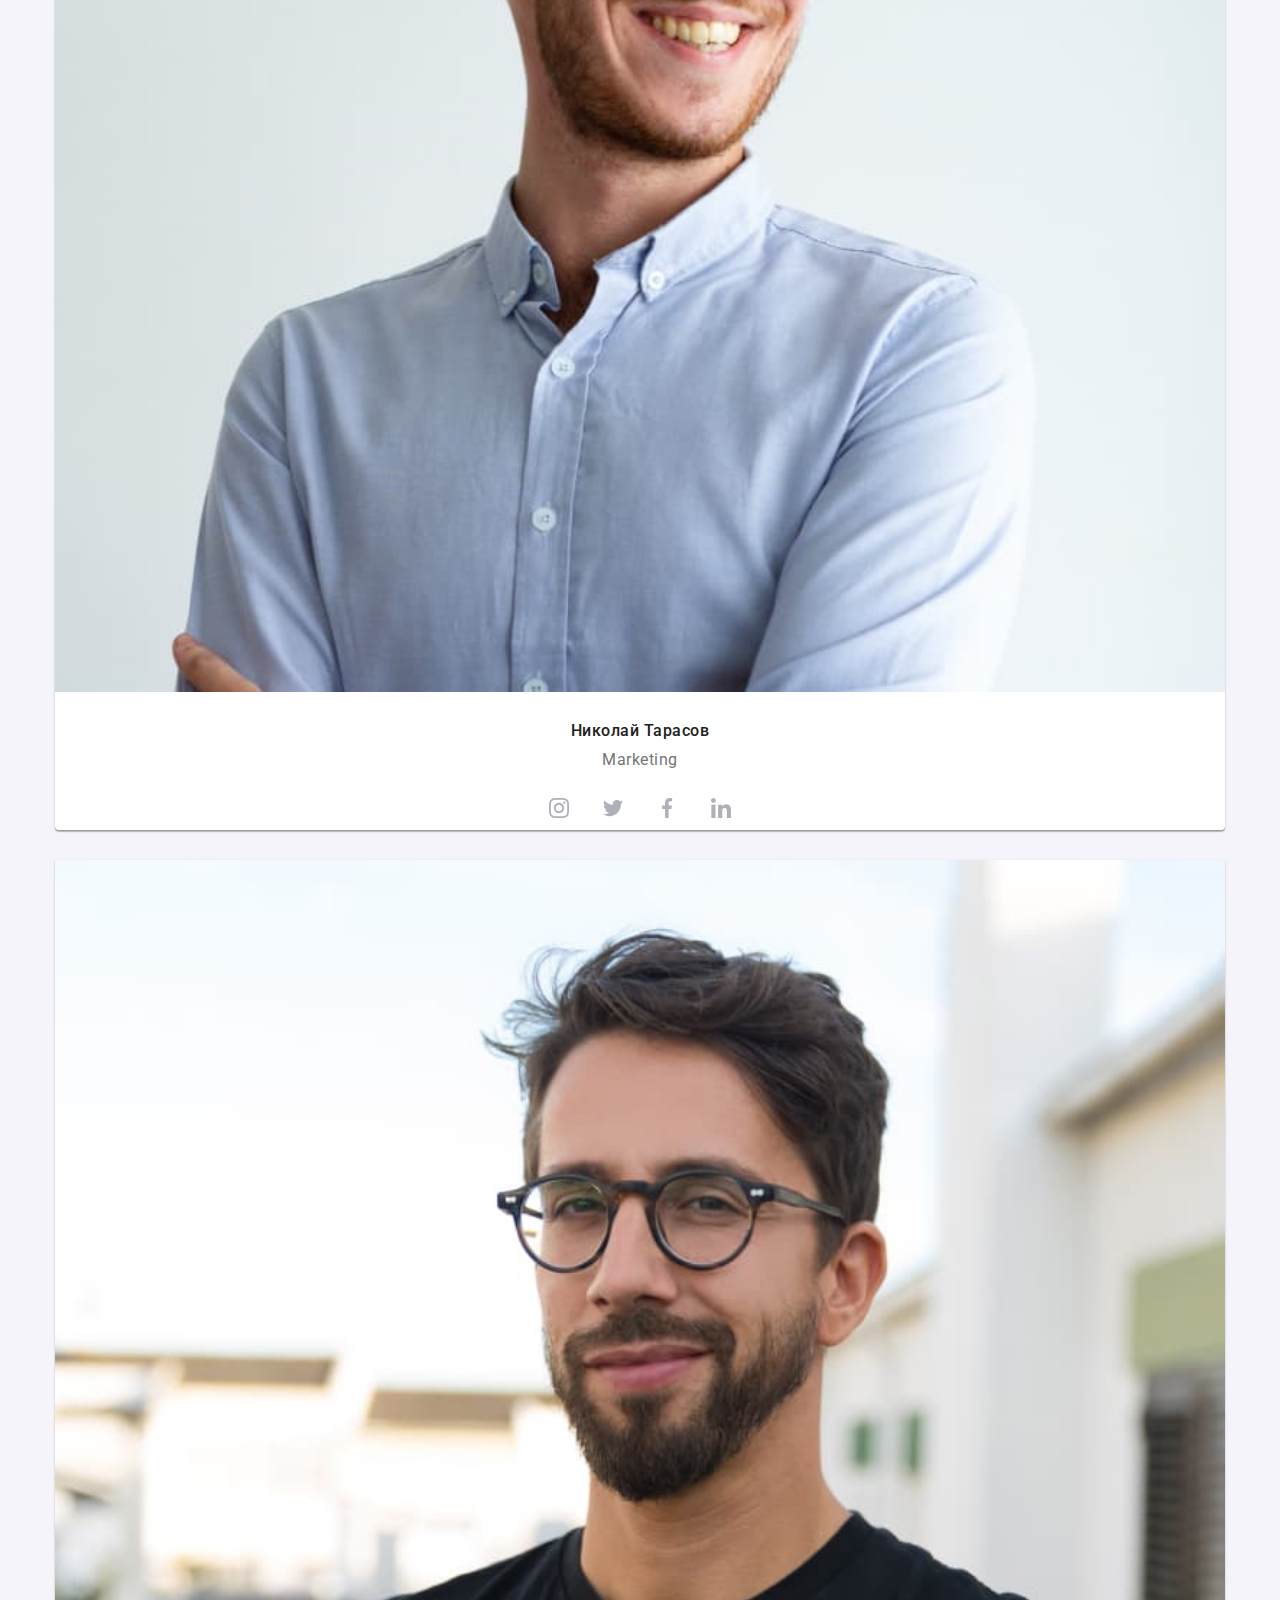
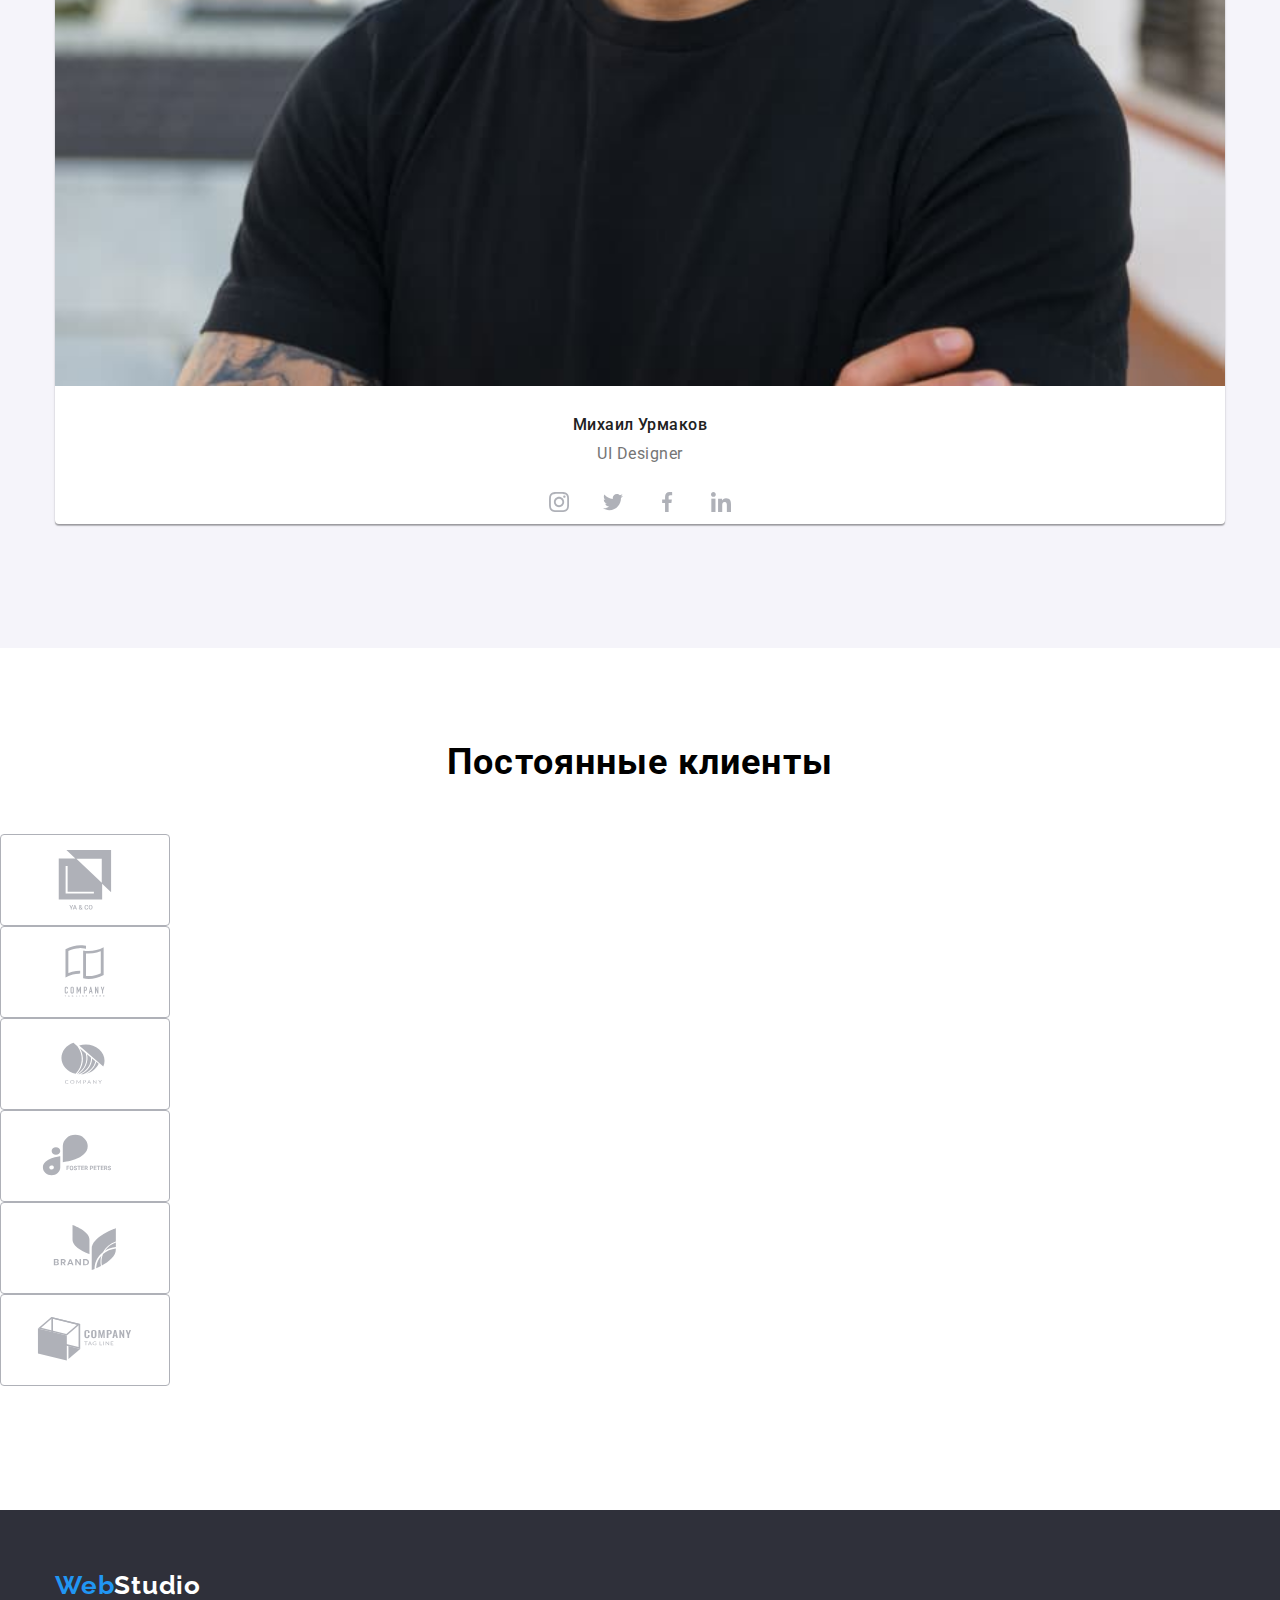
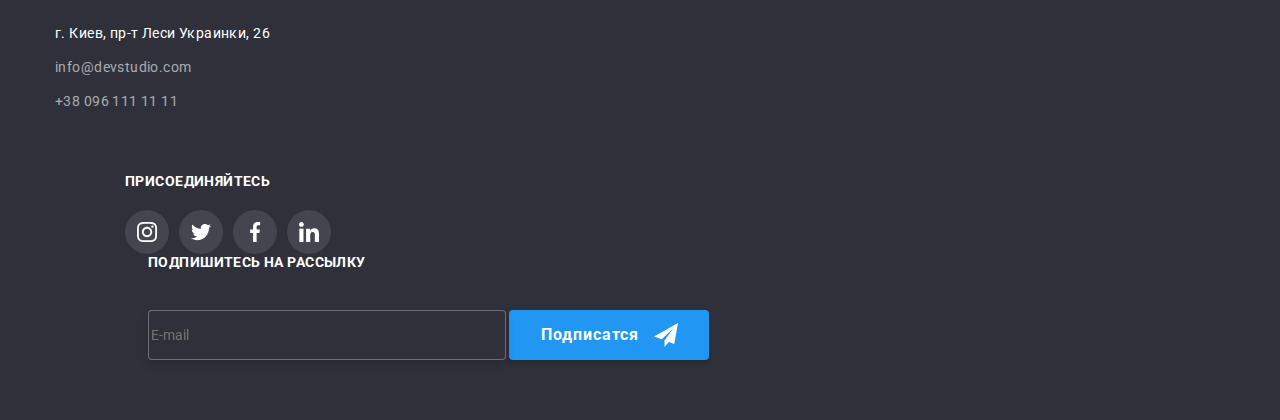
==== commit 3b8642f3: "create mobile team section" ====
--- a/index.html
+++ b/index.html
@@ -131,7 +131,7 @@
                 <h2 class="team__title">Наша команда</h2>
                 <ul class="team-persons">
                     <li class="team-persons__item">
-                        <img src="./images/team/ighor.jpg" width="270" alt="Игорь Демьяненко - Product Designer">
+                        <img class="team__thumb" src="./images/team/ighor.jpg" width="270" alt="Игорь Демьяненко - Product Designer">
                         <div class="team-description">
                             <h3 class="team-description__name">Игорь Демьяненко</h3>
                             <p class="team-description__article">Product Designer</p>
@@ -168,7 +168,7 @@
                         </ul> 
                     </li>
                     <li class="team-persons__item">
-                        <img src="./images/team/olga.jpg" width="270" alt="Ольга Репина - Frontend Developer">
+                        <img class="team__thumb" src="./images/team/olga.jpg" width="270" alt="Ольга Репина - Frontend Developer">
                         <div class="team-description">
                             <h3 class="team-description__name">Ольга Репина</h3>
                             <p class="team-description__article">Frontend Developer</p>
@@ -205,7 +205,7 @@
                         </ul> 
                     </li>
                     <li class="team-persons__item">
-                        <img src="./images/team/nikita.jpg" width="270" alt="Николай Тарасов - Marketing">
+                        <img  class="team__thumb" src="./images/team/nikita.jpg" width="270" alt="Николай Тарасов - Marketing">
                         <div class="team-description">
                             <h3 class="team-description__name">Николай Тарасов</h3>
                             <p class="team-description__article">Marketing</p>
@@ -242,7 +242,7 @@
                         </ul> 
                     </li>
                     <li class="team-persons__item">
-                        <img src="./images/team/mihail.jpg" width="270" alt="Михаил Урмаков - UI Designer">
+                        <img class="team__thumb" src="./images/team/mihail.jpg" width="270" alt="Михаил Урмаков - UI Designer">
                         <div class="team-description">
                             <h3 class="team-description__name">Михаил Урмаков</h3>
                             <p class="team-description__article">UI Designer</p>
--- a/css/main.min.css
+++ b/css/main.min.css
@@ -1 +1 @@
-body{background-color:#fff;font-family:"Roboto",sans-serif}h1,h2,h3,h4,h5,h6{margin:0px 0px}ul,ol{margin:0;padding:0;list-style-type:none}a{text-decoration:none}p{margin:0}address{font-style:normal}img{display:block}fieldset{border:0;padding:0;margin:0}button{border-width:0}section{padding:94px 0}.container{width:100%;margin:0 auto;padding:0 15px}@media screen and (min-width: 480px){.container{width:480px}}@media screen and (min-width: 768px){.container{width:768px}}@media screen and (min-width: 1200px){.container{width:1200px}}:root{--main-color: #212121;--secondary-color: #757575}.is-hidden{opacity:0;visibility:hidden;pointer-events:none}.hide--title{position:absolute;width:1px;height:1px;margin:-1px;border:0;padding:0;white-space:nowrap;-webkit-clip-path:inset(100%);clip-path:inset(100%);clip:rect(0 0 0 0);overflow:hidden}.page-header{border-bottom:1px solid #ececec}.logo{color:#000;font-family:"Raleway";font-style:normal;font-weight:700;font-size:26px;line-height:1.19;letter-spacing:.03em}.footer-logo{color:#fff;font-family:"Raleway";font-style:normal;font-weight:700;font-size:26px;line-height:1.19;letter-spacing:.03em}.logo--color{color:#2196f3}.navigation{display:flex;align-items:center;justify-content:center;min-height:60px}@media screen and (max-width: 768px){.navigation{justify-content:space-between}}.mobile-button{display:inline-flex;background-color:rgba(0,0,0,0);margin:0;padding:0;border:none;cursor:pointer;z-index:990}@media screen and (min-width: 768px){.mobile-button{display:none}}.mobile-button:hover .mobile-button__icon-open{fill:#2196f3}.mobile-button:hover .mobile-button__icon-close{fill:#2196f3}.mobile-button__icon-close{display:none}.mobile-button.is-open .mobile-button__icon-close{display:block}.mobile-button.is-open .mobile-button__icon-open{display:none}.close-burger{position:fixed;top:10px;right:15px}.menu-container{background-color:#fff;padding:48px 40px;text-align:center}@media screen and (max-width: 767px){.menu-container{display:none;position:fixed;top:0;left:0;width:100vw;height:100vh;z-index:900}.menu-container.is-open{display:block}}@media screen and (min-width: 768px){.menu-container{display:flex;justify-content:center;align-items:center;padding:0}}@media screen and (min-width: 1200px){.menu-container{gap:300px}}.site-navigation{display:flex;flex-direction:column;align-items:flex-start}@media screen and (max-width: 768px){.site-navigation{margin-bottom:306px;margin-left:0}}@media screen and (min-width: 768px){.site-navigation{flex-direction:row;gap:50px;margin-left:88px;margin-bottom:0}}@media screen and (min-width: 1200px){.site-navigation{margin-left:93px}}.site-navigation__link{display:block;padding-top:16px;padding-bottom:16px;font-style:normal;font-weight:500;font-size:40px;line-height:1.14;letter-spacing:.02em;color:#212121;transition:250ms;transition-timing-function:cubic-bezier(0.4, 0, 0.2, 1)}.site-navigation__link:hover,.site-navigation__link:focus{color:#2196f3;transition:250ms;transition-timing-function:cubic-bezier(0.4, 0, 0.2, 1)}@media screen and (min-width: 768px){.site-navigation__link{padding-top:32px;padding-bottom:32px;font-size:14px;line-height:1.14}}.current-session::after{content:"";display:block;width:100%;height:4px;background:#2196f3;border-radius:2px}.current-session--link{color:#2196f3}.auth-navigation{display:flex;flex-direction:column-reverse}@media screen and (max-width: 768px){.auth-navigation{margin-bottom:64px}}@media screen and (min-width: 768px){.auth-navigation{flex-direction:column;justify-content:center;margin-bottom:0}}@media screen and (min-width: 1200px){.auth-navigation{display:flex;flex-direction:row;align-items:center}}@media screen and (min-width: 768px)and (max-width: 1199px){.auth-navigation__item{margin-left:90px}}@media screen and (min-width: 1200px){.auth-navigation__item:first-child{margin-right:32px}}.auth-navigation__link{display:flex;padding-top:16px;padding-bottom:16px;color:var(--secondary-color);font-style:normal;font-weight:500;font-size:14px;line-height:1.15;letter-spacing:.02em;transition:250ms;transition-timing-function:cubic-bezier(0.4, 0, 0.2, 1)}@media screen and (max-width: 768px){.auth-navigation__link{font-size:34px;line-height:1.17}}@media screen and (min-width: 768px)and (max-width: 1200px){.auth-navigation__link{padding:5px 0px;font-size:12px;line-height:1.14}}@media screen and (min-width: 1200px){.auth-navigation__link{padding-top:32px;padding-bottom:32px}}.auth-navigation__link:hover,.auth-navigation__link:focus{color:#2196f3;transition:250ms;transition-timing-function:cubic-bezier(0.4, 0, 0.2, 1)}.auth-navigation__link:hover .contact-icon,.auth-navigation__link:focus .contact-icon{fill:#2196f3;transition:250ms;transition-timing-function:cubic-bezier(0.4, 0, 0.2, 1)}.contact-icon{display:flex;fill:var(--secondary-color);margin-right:10px;display:none}.contact-icon:hover{fill:var(--secondary-color)}@media screen and (min-width: 768px){.contact-icon{display:block}}@media screen and (min-width: 768px){.contact-icon{margin-right:8px}}.mobile-list{display:flex}@media screen and (min-width: 768px){.mobile-list{display:none}}.mobile-list__item{border-right:1px solid rgba(33,33,33,.2);margin-right:10px}.mobile-list__link{padding-right:10px;text-decoration:none;color:#2196f3;font-size:24px}.hero{max-width:1600px;background-image:linear-gradient(to right, rgba(47, 48, 58, 0.4), rgba(47, 48, 58, 0.4)),url(../images/hero-bg.jpg);background-position:center;background-size:cover;background-repeat:no-repeat;background-color:#2f303a;margin-left:auto;margin-right:auto}.hero__title{display:block;margin-left:auto;margin-right:auto;margin-bottom:30px;color:#000;font-weight:900;font-size:44px;line-height:1.36;text-align:center;letter-spacing:.06em;text-transform:uppercase;color:#fff;text-shadow:0px 4px 4px rgba(0,0,0,.25)}.hero-button{margin-left:auto;margin-right:auto;padding:10px 30px;background-color:#2196f3;color:#fff;font-family:"Roboto";font-style:normal;font-weight:700;font-size:16px;line-height:1.88;display:flex;align-items:center;text-align:center;letter-spacing:.06em;cursor:pointer}.hero--container{padding-top:100px;padding-bottom:100px}.benefits__item:before{display:block;content:"";height:120px;background-color:#f5f4fa;background-position:center;background-repeat:no-repeat;border-radius:4px;margin-bottom:30px}.benefits__titel{margin-bottom:10px;color:var(--main-color);font-style:normal;font-weight:700;font-size:14px;line-height:1.15;letter-spacing:.03em;text-transform:uppercase}.benefits__article{color:var(--secondary-color);font-weight:400;font-size:14px;line-height:1.71;letter-spacing:.03em}.icon-antenna::before{background-image:url("../images/icon/antenna.png")}.icon-clock::before{background-image:url("../images/icon/clock.png")}.icon-diagram::before{background-image:url("../images/icon/diagram.png")}.icon-astrounaut::before{background-image:url("../images/icon/astronaut.png")}.work{display:flex;justify-content:space-between;padding-top:0}.work__titel{margin-bottom:50px;font-weight:700;font-size:36px;line-height:1.16;text-align:center;letter-spacing:.03em}.wokr-section{position:relative;margin-bottom:50px;color:var(--main-color);font-weight:700;font-size:36px;line-height:1.16;text-align:center;letter-spacing:.03em}.wokr-section__description{position:absolute;left:0;bottom:0;display:flex;justify-content:center;align-items:center;width:370px;height:70px;font-family:"Roboto";font-style:normal;font-weight:700;font-size:14px;line-height:1.14;text-align:center;letter-spacing:.03em;text-transform:uppercase;color:#fff;background:rgba(47,48,58,.8)}.team{background-color:#f5f4fa;background-position:center;margin-left:auto;margin-right:auto;text-align:center}.team__title{margin-bottom:50px;font-weight:700;font-size:36px;line-height:1.16;text-align:center;letter-spacing:.03em}.team-persons__item{background-color:#fff;box-shadow:0px 1px 3px rgba(0,0,0,.12),0px 1px 1px rgba(0,0,0,.14),0px 2px 1px rgba(0,0,0,.2);border-radius:0px 0px 4px 4px}.team-description{padding-bottom:0px;padding-top:30px}.team-description__name{color:var(--main-color);font-family:"Roboto";font-style:normal;font-weight:500;font-size:16px;line-height:1.18;letter-spacing:.03em}.team-description__article{margin-top:10px;color:var(--secondary-color);font-family:"Roboto";font-style:normal;font-weight:400;font-size:16px;line-height:1.18;letter-spacing:.03em}.team-socials{display:flex;width:206px;height:44px;justify-content:space-between;align-items:center;margin:16px auto 30px auto}.team-socials .team-socials__item:hover,.team-socials__item .team-socials__link:focus{background-color:#2196f3;transition:250ms;transition-timing-function:cubic-bezier(0.4, 0, 0.2, 1)}.team-socials__item .team-socials__link:focus .team-socials__icon,.team-socials .team-socials__item:hover .team-socials__icon{fill:#fff;transition:250ms;transition-timing-function:cubic-bezier(0.4, 0, 0.2, 1)}.team-socials__link{display:block;align-items:center;width:44px;height:44px;padding-top:12px;padding-bottom:12px;border-radius:50%}.team-socials__icon{width:20px;height:20px;fill:#afb1b8;transition:250ms;transition-timing-function:cubic-bezier(0.4, 0, 0.2, 1)}.team-socials__item{border-radius:50%;transition:250ms;transition-timing-function:cubic-bezier(0.4, 0, 0.2, 1)}.client-title{margin-bottom:50px;font-weight:700;font-size:36px;line-height:1.16;text-align:center;letter-spacing:.03em}.client-list{justify-content:space-between;align-items:center;margin:16px auto 30px auto}.client-list__link{display:flex;align-items:center;justify-content:center;width:170px;height:92px;border:1px solid #afb1b8;border-radius:4px;transition:250ms;transition-timing-function:cubic-bezier(0.4, 0, 0.2, 1)}.client-list__link:hover,.client-list__link:focus{border:1px solid #2196f3;transition:250ms;transition-timing-function:cubic-bezier(0.4, 0, 0.2, 1)}.client-list__link:hover .client-list__icon,.client-list__link:focus .client-list__icon{fill:#2196f3;transition:250ms;transition-timing-function:cubic-bezier(0.4, 0, 0.2, 1)}.client-list__icon{fill:#afb1b8;transition:250ms;transition-timing-function:cubic-bezier(0.4, 0, 0.2, 1)}.footer{padding-top:60px;padding-bottom:60px;background-color:#2f303a;font-style:normal;font-weight:400;font-size:14px;line-height:1.71;letter-spacing:.03em;text-align:center}@media screen and (max-width: 1199px){.footer{margin-bottom:60px}}@media screen and (min-width: 1200px){.footer{text-align:left}}.footer-adress{display:flex;flex-direction:column;margin-bottom:60px}.footer-adress__article{margin-top:20px;color:#fff}.footer-adress__link{margin-top:10px;font-weight:400;font-size:14px;line-height:1.71;letter-spacing:.03em;color:rgba(255,255,255,.6)}.footer-social{display:flex;flex-direction:column;align-items:center;margin-bottom:60px}@media screen and (min-width: 768px){.footer-social{margin-bottom:0}}@media screen and (min-width: 1200px){.footer-social{margin-left:70px;align-items:flex-start}}.footer-social__title{font-family:"Roboto";font-style:normal;font-weight:700;font-size:14px;line-height:1.14;letter-spacing:.03em;text-transform:uppercase;color:#fff}.footer-social-list{display:flex;width:206px;height:44px;justify-content:space-between;align-items:center;margin-top:20px}.footer-social-list .footer-social-list__item{border-radius:50%;transition:250ms;transition-timing-function:cubic-bezier(0.4, 0, 0.2, 1)}.footer-social-list .footer-social-list__item:hover,.footer-social-list .footer-social-list__link:focus{background-color:#2196f3;transition:250ms;transition-timing-function:cubic-bezier(0.4, 0, 0.2, 1)}.footer-social-list__link{display:flex;align-items:center;justify-content:center;width:44px;height:44px;background:rgba(255,255,255,.1);border-radius:50%}.footer-social-list-icon{width:20px;height:20px;fill:#fff}@media screen and (max-width: 1199px){.footer-form{text-align:center}}@media screen and (min-width: 1200px){.footer-form{align-items:flex-end;margin-left:93px}}.footer-form__label{display:block;margin-top:0;margin-bottom:20px;font-family:"Roboto";font-style:normal;font-weight:700;font-size:14px;line-height:16px;letter-spacing:.03em;text-transform:uppercase;color:#fff}.footer-form__input{height:50px;color:#fff;border:1px solid rgba(255,255,255,.3);filter:drop-shadow(0px 4px 4px rgba(0, 0, 0, 0.15));border-radius:4px;background-color:#2f303a}@media screen and (min-width: 480px){.footer-form__input{width:450px}}@media screen and (min-width: 1200px){.footer-form__input{width:358px}}.footer-form__button{width:200px;height:50px;font-family:"Roboto";font-style:normal;font-weight:700;font-size:16px;line-height:1.88;letter-spacing:.06em;color:#fff;background:#2196f3;box-shadow:0px 4px 4px rgba(0,0,0,.15);border-radius:4px;margin-top:20px}.footer-form__icon{fill:#fff;margin-left:10px;vertical-align:middle}.portfolio-buttons{display:flex;margin-bottom:56px;justify-content:center}.portfolio-buttons__item:not(:last-child){margin-right:8px}.portfolio-buttons__button{display:block;padding:6px 22px;background:#f5f4fa;font-weight:500;font-size:16px;line-height:1.62;text-align:center;letter-spacing:.03em;color:#212121;border:none;border-radius:4px;transition:background-color 250ms cubic-bezier(0.4, 0, 0.2, 1),color 250ms cubic-bezier(0.4, 0, 0.2, 1)}.portfolio-buttons__button:focus,.portfolio-buttons__button:hover{background-color:#2196f3;color:#fff;box-shadow:0px 3px 1px rgba(0,0,0,.1),0px 1px 2px rgba(0,0,0,.08),0px 2px 2px rgba(0,0,0,.12);transition:background-color 250ms cubic-bezier(0.4, 0, 0.2, 1),color 250ms cubic-bezier(0.4, 0, 0.2, 1)}.portfolio{display:flex;flex-wrap:wrap}.portfolio__item{width:370px;margin-right:30px;margin-bottom:30px;background:#fff;border:1px solid #eee}.portfolio__item:focus,.portfolio__item:hover{transition:250ms;transition-timing-function:cubic-bezier(0.4, 0, 0.2, 1);box-shadow:0px 1px 1px rgba(0,0,0,.12),0px 4px 4px rgba(0,0,0,.06),1px 4px 6px rgba(0,0,0,.16)}.portfolio__item:nth-child(3n){margin-right:0px}.portfolio__item:nth-last-child(-n+3){margin-bottom:0px}.portfolio__item:hover .portfolio-overlay{transform:translateY(0)}.portfolio__thumb{position:relative;overflow:hidden}.portfolio__title{margin-bottom:4px;font-weight:700;font-size:18px;line-height:2;letter-spacing:.06em;color:#212121}.portfolio__article{font-weight:400;font-size:16px;line-height:1.88;letter-spacing:.03em;color:#757575}.portfolio__description{padding-left:24px;padding-bottom:20px;padding-top:20px}.portfolio-overlay{position:absolute;top:0;right:0;width:100%;height:100%;padding:64px 24px;background-color:rgba(33,150,243,.9);transform:translateY(100%);transition:transform 250ms;transition-timing-function:cubic-bezier(0.4, 0, 0.2, 1)}.portfolio-overlay__description{font-family:"Roboto";font-style:normal;font-weight:400;font-size:18px;line-height:1.56;letter-spacing:.03em;color:#fff}.backdrop{position:fixed;top:0;left:0;width:100%;height:100%;background:rgba(0,0,0,.2);transition:opacity .5s,visibility .5s}@media screen and (min-width: 480px){.backdrop{padding:94px 15px}}.modal{position:absolute;top:50%;left:50%;transform:translate(-50%, -50%);overflow-y:scroll;background:#fff;box-shadow:0px 1px 3px rgba(0,0,0,.12),0px 1px 1px rgba(0,0,0,.14),0px 2px 1px rgba(0,0,0,.2);border-radius:4px}@media screen and (min-width: 480px)and (max-width: 1199px){.modal{width:450px}}@media screen and (min-width: 1200px){.modal{min-width:528px;min-height:581px}}.modal__button{position:absolute;top:8px;right:8px;width:30px;height:30px;background:#fff;border:1px solid rgba(0,0,0,.1);border-radius:50%;cursor:pointer}.modal__button:hover .modal__icon,.modal__button:focus .modal__icon{fill:#2196f3}.modal__icon{fill:currentColor;transition:fill 250ms cubic-bezier(0.4, 0, 0.2, 1)}.modal-inner{padding:40px}.modal-inner__title{display:block;margin-bottom:12px;font-family:"Roboto";font-style:normal;font-weight:700;font-size:20px;line-height:1.15;text-align:center;letter-spacing:.03em;color:#212121}.form-feild__label{display:block;margin-bottom:4px;font-family:"Roboto";font-style:normal;font-weight:400;font-size:12px;line-height:1.16;letter-spacing:.01em;color:#757575}.form-field__inner{position:relative}.form-field__input{width:100%;padding:11px 12px 11px 42px;margin-bottom:10px;border:1px solid rgba(33,33,33,.2);border-radius:4px;outline:none;transition:border-color 250ms cubic-bezier(0.4, 0, 0.2, 1)}.form-field__input::-moz-placeholder{font-family:"Roboto";font-style:normal;font-weight:400;font-size:12px;line-height:1.16;letter-spacing:.01em;color:rgba(117,117,117,.5)}.form-field__input:-ms-input-placeholder{font-family:"Roboto";font-style:normal;font-weight:400;font-size:12px;line-height:1.16;letter-spacing:.01em;color:rgba(117,117,117,.5)}.form-field__input::placeholder{font-family:"Roboto";font-style:normal;font-weight:400;font-size:12px;line-height:1.16;letter-spacing:.01em;color:rgba(117,117,117,.5)}.form-field__input:focus,.form-field__input:hover{border-color:#2196f3}.form-field__input:hover+.form-field__icon,.form-field__input:focus+.form-field__icon,.form-field__input:active+.form-field__icon{fill:#2196f3}.form-field__icon{position:absolute;top:50%;left:12px;transform:translateY(-80%);fill:CurrentColor;transition:fill 250ms cubic-bezier(0.4, 0, 0.2, 1)}.form-field-texarea{resize:none;padding:12px 16px}.form-field--checkbox{display:flex;padding-left:13px}.form-field__checkbox-input{-webkit-appearance:none;-moz-appearance:none;appearance:none}.form-field__checkbox-input:checked+.form-field__checkbox-icon{opacity:1}.form-field__checkbox-control{display:flex;align-items:center;justify-content:center;width:16px;height:15px;margin-top:3px;margin-right:9px;background-color:#fff;border:2px solid #212121;border-radius:4px}.form-field__checkbox-icon{opacity:0;flex-shrink:0;fill:#fff;transition:opacity 250ms cubic-bezier(0.4, 0, 0.2, 1);background-color:#2196f3;border-radius:2px}.form-field__checkbox-label{font-family:"Roboto";font-style:normal;font-weight:400;font-size:14px;line-height:1.71;letter-spacing:.03em;color:#757575}.form-field__terms-link{-webkit-text-decoration-line:underline;text-decoration-line:underline;color:#2196f3}.form-field__button{display:block;margin-left:auto;margin-right:auto;margin-top:30px;width:200px;height:50px;padding:10px 55px;font-family:"Roboto";font-style:normal;font-weight:700;font-size:16px;line-height:1.88;letter-spacing:.06em;color:#fff;cursor:pointer;background:#188ce8;border-radius:4px;transition:box-shadow 250ms cubic-bezier(0.4, 0, 0.2, 1)}.form-field__button:active,.form-field__button:focus{box-shadow:0px 4px 4px rgba(0,0,0,.15)}/*# sourceMappingURL=main.min.css.map */+body{background-color:#fff;font-family:"Roboto",sans-serif}h1,h2,h3,h4,h5,h6{margin:0px 0px}ul,ol{margin:0;padding:0;list-style-type:none}a{text-decoration:none}p{margin:0}address{font-style:normal}img{display:block}fieldset{border:0;padding:0;margin:0}button{border-width:0}section{padding:94px 0}@media screen and (max-width: 1200px){section{padding-top:60px;padding-bottom:60px}}.container{width:100%;margin:0 auto;padding:0 15px}@media screen and (min-width: 480px){.container{width:480px}}@media screen and (min-width: 768px){.container{width:768px}}@media screen and (min-width: 1200px){.container{width:1200px}}:root{--main-color: #212121;--secondary-color: #757575}.is-hidden{opacity:0;visibility:hidden;pointer-events:none}.hide--title{position:absolute;width:1px;height:1px;margin:-1px;border:0;padding:0;white-space:nowrap;-webkit-clip-path:inset(100%);clip-path:inset(100%);clip:rect(0 0 0 0);overflow:hidden}.page-header{border-bottom:1px solid #ececec}.logo{color:#000;font-family:"Raleway";font-style:normal;font-weight:700;font-size:26px;line-height:1.19;letter-spacing:.03em}.footer-logo{color:#fff;font-family:"Raleway";font-style:normal;font-weight:700;font-size:26px;line-height:1.19;letter-spacing:.03em}.logo--color{color:#2196f3}.navigation{display:flex;align-items:center;justify-content:center;min-height:60px}@media screen and (max-width: 768px){.navigation{justify-content:space-between}}.mobile-button{display:inline-flex;background-color:rgba(0,0,0,0);margin:0;padding:0;border:none;cursor:pointer;z-index:990}@media screen and (min-width: 768px){.mobile-button{display:none}}.mobile-button:hover .mobile-button__icon-open{fill:#2196f3}.mobile-button:hover .mobile-button__icon-close{fill:#2196f3}.mobile-button__icon-close{display:none}.mobile-button.is-open .mobile-button__icon-close{display:block}.mobile-button.is-open .mobile-button__icon-open{display:none}.close-burger{position:fixed;top:10px;right:15px}.menu-container{background-color:#fff;padding:48px 40px;text-align:center}@media screen and (max-width: 767px){.menu-container{display:none;position:fixed;top:0;left:0;width:100vw;height:100vh;z-index:900}.menu-container.is-open{display:block}}@media screen and (min-width: 768px){.menu-container{display:flex;justify-content:center;align-items:center;padding:0}}@media screen and (min-width: 1200px){.menu-container{gap:300px}}.site-navigation{display:flex;flex-direction:column;align-items:flex-start}@media screen and (max-width: 768px){.site-navigation{margin-bottom:306px;margin-left:0}}@media screen and (min-width: 768px){.site-navigation{flex-direction:row;gap:50px;margin-left:88px;margin-bottom:0}}@media screen and (min-width: 1200px){.site-navigation{margin-left:93px}}.site-navigation__link{display:block;padding-top:16px;padding-bottom:16px;font-style:normal;font-weight:500;font-size:40px;line-height:1.14;letter-spacing:.02em;color:#212121;transition:250ms;transition-timing-function:cubic-bezier(0.4, 0, 0.2, 1)}.site-navigation__link:hover,.site-navigation__link:focus{color:#2196f3;transition:250ms;transition-timing-function:cubic-bezier(0.4, 0, 0.2, 1)}@media screen and (min-width: 768px){.site-navigation__link{padding-top:32px;padding-bottom:32px;font-size:14px;line-height:1.14}}.current-session::after{content:"";display:block;width:100%;height:4px;background:#2196f3;border-radius:2px}.current-session--link{color:#2196f3}.auth-navigation{display:flex;flex-direction:column-reverse}@media screen and (max-width: 768px){.auth-navigation{margin-bottom:64px}}@media screen and (min-width: 768px){.auth-navigation{flex-direction:column;justify-content:center;margin-bottom:0}}@media screen and (min-width: 1200px){.auth-navigation{display:flex;flex-direction:row;align-items:center}}@media screen and (min-width: 768px)and (max-width: 1199px){.auth-navigation__item{margin-left:90px}}@media screen and (min-width: 1200px){.auth-navigation__item:first-child{margin-right:32px}}.auth-navigation__link{display:flex;padding-top:16px;padding-bottom:16px;color:var(--secondary-color);font-style:normal;font-weight:500;font-size:14px;line-height:1.15;letter-spacing:.02em;transition:250ms;transition-timing-function:cubic-bezier(0.4, 0, 0.2, 1)}@media screen and (max-width: 768px){.auth-navigation__link{font-size:34px;line-height:1.17}}@media screen and (min-width: 768px)and (max-width: 1200px){.auth-navigation__link{padding:5px 0px;font-size:12px;line-height:1.14}}@media screen and (min-width: 1200px){.auth-navigation__link{padding-top:32px;padding-bottom:32px}}.auth-navigation__link:hover,.auth-navigation__link:focus{color:#2196f3;transition:250ms;transition-timing-function:cubic-bezier(0.4, 0, 0.2, 1)}.auth-navigation__link:hover .contact-icon,.auth-navigation__link:focus .contact-icon{fill:#2196f3;transition:250ms;transition-timing-function:cubic-bezier(0.4, 0, 0.2, 1)}.contact-icon{display:flex;fill:var(--secondary-color);margin-right:10px;display:none}.contact-icon:hover{fill:var(--secondary-color)}@media screen and (min-width: 768px){.contact-icon{display:block}}@media screen and (min-width: 768px){.contact-icon{margin-right:8px}}.mobile-list{display:flex}@media screen and (min-width: 768px){.mobile-list{display:none}}.mobile-list__item{border-right:1px solid rgba(33,33,33,.2);margin-right:10px}.mobile-list__link{padding-right:10px;text-decoration:none;color:#2196f3;font-size:24px}.hero{max-width:1600px;background-image:linear-gradient(to right, rgba(47, 48, 58, 0.4), rgba(47, 48, 58, 0.4)),url(../images/hero-bg.jpg);background-position:center;background-size:cover;background-repeat:no-repeat;background-color:#2f303a;margin-left:auto;margin-right:auto}.hero__title{display:block;margin-left:auto;margin-right:auto;margin-bottom:30px;color:#000;font-weight:900;font-size:44px;line-height:1.36;text-align:center;letter-spacing:.06em;text-transform:uppercase;color:#fff;text-shadow:0px 4px 4px rgba(0,0,0,.25)}.hero-button{margin-left:auto;margin-right:auto;padding:10px 30px;background-color:#2196f3;color:#fff;font-family:"Roboto";font-style:normal;font-weight:700;font-size:16px;line-height:1.88;display:flex;align-items:center;text-align:center;letter-spacing:.06em;cursor:pointer}.hero--container{padding-top:100px;padding-bottom:100px}@media screen and (min-width: 768px){.benefits{display:flex;flex-wrap:wrap;margin:-15px}}@media screen and (max-width: 767px){.benefits__item:not(:last-child){margin-bottom:30px}}@media screen and (min-width: 768px){.benefits__item{width:calc((100% - 60px)/2);margin:15px}}@media screen and (min-width: 1200px){.benefits__item{width:calc((100% - 120px)/4);margin:15px}}.benefits__item:before{display:block;content:"";height:120px;background-color:#f5f4fa;background-position:center;background-repeat:no-repeat;border-radius:4px;margin-bottom:30px}.benefits__titel{margin-bottom:10px;color:var(--main-color);font-style:normal;font-weight:700;font-size:14px;line-height:1.15;letter-spacing:.03em;text-transform:uppercase;text-align:center}.benefits__article{color:var(--secondary-color);font-weight:400;font-size:14px;line-height:1.71;letter-spacing:.03em}.icon-antenna::before{background-image:url("../images/icon/antenna.png")}.icon-clock::before{background-image:url("../images/icon/clock.png")}.icon-diagram::before{background-image:url("../images/icon/diagram.png")}.icon-astrounaut::before{background-image:url("../images/icon/astronaut.png")}.work{display:flex;justify-content:space-between;padding-top:0}@media screen and (max-width: 1200px){.work{display:none}}@media screen and (min-width: 1200px){.work{display:flex}}.work__titel{margin-bottom:50px;font-weight:700;font-size:36px;line-height:1.16;text-align:center;letter-spacing:.03em}.wokr-section{position:relative;margin-bottom:50px;color:var(--main-color);font-weight:700;font-size:36px;line-height:1.16;text-align:center;letter-spacing:.03em}.wokr-section__description{position:absolute;left:0;bottom:0;display:flex;justify-content:center;align-items:center;width:370px;height:70px;font-family:"Roboto";font-style:normal;font-weight:700;font-size:14px;line-height:1.14;text-align:center;letter-spacing:.03em;text-transform:uppercase;color:#fff;background:rgba(47,48,58,.8)}.team{background-color:#f5f4fa;background-position:center;text-align:center}.team__thumb{width:100%}.team__title{margin-bottom:50px;font-weight:700;font-size:36px;line-height:1.16;text-align:center;letter-spacing:.03em}.team-persons{justify-content:center;text-align:center}.team-persons__item{margin-right:auto;margin-left:auto;justify-content:center;text-align:center;background-color:#fff;box-shadow:0px 1px 3px rgba(0,0,0,.12),0px 1px 1px rgba(0,0,0,.14),0px 2px 1px rgba(0,0,0,.2);border-radius:0px 0px 4px 4px}.team-description{padding-bottom:0px;padding-top:30px}.team-description__name{color:var(--main-color);font-family:"Roboto";font-style:normal;font-weight:500;font-size:16px;line-height:1.18;letter-spacing:.03em}.team-description__article{margin-top:10px;color:var(--secondary-color);font-family:"Roboto";font-style:normal;font-weight:400;font-size:16px;line-height:1.18;letter-spacing:.03em}.team-socials{display:flex;width:206px;height:44px;justify-content:space-between;align-items:center;margin:16px auto 30px auto}.team-socials .team-socials__item:hover,.team-socials__item .team-socials__link:focus{background-color:#2196f3;transition:250ms;transition-timing-function:cubic-bezier(0.4, 0, 0.2, 1)}.team-socials__item .team-socials__link:focus .team-socials__icon,.team-socials .team-socials__item:hover .team-socials__icon{fill:#fff;transition:250ms;transition-timing-function:cubic-bezier(0.4, 0, 0.2, 1)}.team-socials__link{display:block;align-items:center;width:44px;height:44px;padding-top:12px;padding-bottom:12px;border-radius:50%}.team-socials__icon{width:20px;height:20px;fill:#afb1b8;transition:250ms;transition-timing-function:cubic-bezier(0.4, 0, 0.2, 1)}.team-socials__item{border-radius:50%;transition:250ms;transition-timing-function:cubic-bezier(0.4, 0, 0.2, 1)}.client-title{margin-bottom:50px;font-weight:700;font-size:36px;line-height:1.16;text-align:center;letter-spacing:.03em}.client-list{justify-content:space-between;align-items:center;margin:16px auto 30px auto}.client-list__link{display:flex;align-items:center;justify-content:center;width:170px;height:92px;border:1px solid #afb1b8;border-radius:4px;transition:250ms;transition-timing-function:cubic-bezier(0.4, 0, 0.2, 1)}.client-list__link:hover,.client-list__link:focus{border:1px solid #2196f3;transition:250ms;transition-timing-function:cubic-bezier(0.4, 0, 0.2, 1)}.client-list__link:hover .client-list__icon,.client-list__link:focus .client-list__icon{fill:#2196f3;transition:250ms;transition-timing-function:cubic-bezier(0.4, 0, 0.2, 1)}.client-list__icon{fill:#afb1b8;transition:250ms;transition-timing-function:cubic-bezier(0.4, 0, 0.2, 1)}.footer{padding-top:60px;padding-bottom:60px;background-color:#2f303a;font-style:normal;font-weight:400;font-size:14px;line-height:1.71;letter-spacing:.03em;text-align:center}@media screen and (max-width: 1199px){.footer{margin-bottom:60px}}@media screen and (min-width: 1200px){.footer{text-align:left}}.footer-adress{display:flex;flex-direction:column;margin-bottom:60px}.footer-adress__article{margin-top:20px;color:#fff}.footer-adress__link{margin-top:10px;font-weight:400;font-size:14px;line-height:1.71;letter-spacing:.03em;color:rgba(255,255,255,.6)}.footer-social{display:flex;flex-direction:column;align-items:center;margin-bottom:60px}@media screen and (min-width: 768px){.footer-social{margin-bottom:0}}@media screen and (min-width: 1200px){.footer-social{margin-left:70px;align-items:flex-start}}.footer-social__title{font-family:"Roboto";font-style:normal;font-weight:700;font-size:14px;line-height:1.14;letter-spacing:.03em;text-transform:uppercase;color:#fff}.footer-social-list{display:flex;width:206px;height:44px;justify-content:space-between;align-items:center;margin-top:20px}.footer-social-list .footer-social-list__item{border-radius:50%;transition:250ms;transition-timing-function:cubic-bezier(0.4, 0, 0.2, 1)}.footer-social-list .footer-social-list__item:hover,.footer-social-list .footer-social-list__link:focus{background-color:#2196f3;transition:250ms;transition-timing-function:cubic-bezier(0.4, 0, 0.2, 1)}.footer-social-list__link{display:flex;align-items:center;justify-content:center;width:44px;height:44px;background:rgba(255,255,255,.1);border-radius:50%}.footer-social-list-icon{width:20px;height:20px;fill:#fff}@media screen and (max-width: 1199px){.footer-form{text-align:center}}@media screen and (min-width: 1200px){.footer-form{align-items:flex-end;margin-left:93px}}.footer-form__label{display:block;margin-top:0;margin-bottom:20px;font-family:"Roboto";font-style:normal;font-weight:700;font-size:14px;line-height:16px;letter-spacing:.03em;text-transform:uppercase;color:#fff}.footer-form__input{height:50px;color:#fff;border:1px solid rgba(255,255,255,.3);filter:drop-shadow(0px 4px 4px rgba(0, 0, 0, 0.15));border-radius:4px;background-color:#2f303a}@media screen and (min-width: 480px){.footer-form__input{width:450px}}@media screen and (min-width: 1200px){.footer-form__input{width:358px}}.footer-form__button{width:200px;height:50px;font-family:"Roboto";font-style:normal;font-weight:700;font-size:16px;line-height:1.88;letter-spacing:.06em;color:#fff;background:#2196f3;box-shadow:0px 4px 4px rgba(0,0,0,.15);border-radius:4px;margin-top:20px}.footer-form__icon{fill:#fff;margin-left:10px;vertical-align:middle}.portfolio-buttons{display:flex;margin-bottom:56px;justify-content:center}.portfolio-buttons__item:not(:last-child){margin-right:8px}.portfolio-buttons__button{display:block;padding:6px 22px;background:#f5f4fa;font-weight:500;font-size:16px;line-height:1.62;text-align:center;letter-spacing:.03em;color:#212121;border:none;border-radius:4px;transition:background-color 250ms cubic-bezier(0.4, 0, 0.2, 1),color 250ms cubic-bezier(0.4, 0, 0.2, 1)}.portfolio-buttons__button:focus,.portfolio-buttons__button:hover{background-color:#2196f3;color:#fff;box-shadow:0px 3px 1px rgba(0,0,0,.1),0px 1px 2px rgba(0,0,0,.08),0px 2px 2px rgba(0,0,0,.12);transition:background-color 250ms cubic-bezier(0.4, 0, 0.2, 1),color 250ms cubic-bezier(0.4, 0, 0.2, 1)}.portfolio{display:flex;flex-wrap:wrap}.portfolio__item{width:370px;margin-right:30px;margin-bottom:30px;background:#fff;border:1px solid #eee}.portfolio__item:focus,.portfolio__item:hover{transition:250ms;transition-timing-function:cubic-bezier(0.4, 0, 0.2, 1);box-shadow:0px 1px 1px rgba(0,0,0,.12),0px 4px 4px rgba(0,0,0,.06),1px 4px 6px rgba(0,0,0,.16)}.portfolio__item:nth-child(3n){margin-right:0px}.portfolio__item:nth-last-child(-n+3){margin-bottom:0px}.portfolio__item:hover .portfolio-overlay{transform:translateY(0)}.portfolio__thumb{position:relative;overflow:hidden}.portfolio__title{margin-bottom:4px;font-weight:700;font-size:18px;line-height:2;letter-spacing:.06em;color:#212121}.portfolio__article{font-weight:400;font-size:16px;line-height:1.88;letter-spacing:.03em;color:#757575}.portfolio__description{padding-left:24px;padding-bottom:20px;padding-top:20px}.portfolio-overlay{position:absolute;top:0;right:0;width:100%;height:100%;padding:64px 24px;background-color:rgba(33,150,243,.9);transform:translateY(100%);transition:transform 250ms;transition-timing-function:cubic-bezier(0.4, 0, 0.2, 1)}.portfolio-overlay__description{font-family:"Roboto";font-style:normal;font-weight:400;font-size:18px;line-height:1.56;letter-spacing:.03em;color:#fff}.backdrop{position:fixed;top:0;left:0;width:100%;height:100%;background:rgba(0,0,0,.2);transition:opacity .5s,visibility .5s}@media screen and (min-width: 480px){.backdrop{padding:94px 15px}}.modal{position:absolute;top:50%;left:50%;transform:translate(-50%, -50%);overflow-y:scroll;background:#fff;box-shadow:0px 1px 3px rgba(0,0,0,.12),0px 1px 1px rgba(0,0,0,.14),0px 2px 1px rgba(0,0,0,.2);border-radius:4px}@media screen and (min-width: 480px)and (max-width: 1199px){.modal{width:450px}}@media screen and (min-width: 1200px){.modal{min-width:528px;min-height:581px}}.modal__button{position:absolute;top:8px;right:8px;width:30px;height:30px;background:#fff;border:1px solid rgba(0,0,0,.1);border-radius:50%;cursor:pointer}.modal__button:hover .modal__icon,.modal__button:focus .modal__icon{fill:#2196f3}.modal__icon{fill:currentColor;transition:fill 250ms cubic-bezier(0.4, 0, 0.2, 1)}.modal-inner{padding:40px}.modal-inner__title{display:block;margin-bottom:12px;font-family:"Roboto";font-style:normal;font-weight:700;font-size:20px;line-height:1.15;text-align:center;letter-spacing:.03em;color:#212121}.form-feild__label{display:block;margin-bottom:4px;font-family:"Roboto";font-style:normal;font-weight:400;font-size:12px;line-height:1.16;letter-spacing:.01em;color:#757575}.form-field__inner{position:relative}.form-field__input{width:100%;padding:11px 12px 11px 42px;margin-bottom:10px;border:1px solid rgba(33,33,33,.2);border-radius:4px;outline:none;transition:border-color 250ms cubic-bezier(0.4, 0, 0.2, 1)}.form-field__input::-moz-placeholder{font-family:"Roboto";font-style:normal;font-weight:400;font-size:12px;line-height:1.16;letter-spacing:.01em;color:rgba(117,117,117,.5)}.form-field__input:-ms-input-placeholder{font-family:"Roboto";font-style:normal;font-weight:400;font-size:12px;line-height:1.16;letter-spacing:.01em;color:rgba(117,117,117,.5)}.form-field__input::placeholder{font-family:"Roboto";font-style:normal;font-weight:400;font-size:12px;line-height:1.16;letter-spacing:.01em;color:rgba(117,117,117,.5)}.form-field__input:focus,.form-field__input:hover{border-color:#2196f3}.form-field__input:hover+.form-field__icon,.form-field__input:focus+.form-field__icon,.form-field__input:active+.form-field__icon{fill:#2196f3}.form-field__icon{position:absolute;top:50%;left:12px;transform:translateY(-80%);fill:CurrentColor;transition:fill 250ms cubic-bezier(0.4, 0, 0.2, 1)}.form-field-texarea{resize:none;padding:12px 16px}.form-field--checkbox{display:flex;padding-left:13px}.form-field__checkbox-input{-webkit-appearance:none;-moz-appearance:none;appearance:none}.form-field__checkbox-input:checked+.form-field__checkbox-icon{opacity:1}.form-field__checkbox-control{display:flex;align-items:center;justify-content:center;width:16px;height:15px;margin-top:3px;margin-right:9px;background-color:#fff;border:2px solid #212121;border-radius:4px}.form-field__checkbox-icon{opacity:0;flex-shrink:0;fill:#fff;transition:opacity 250ms cubic-bezier(0.4, 0, 0.2, 1);background-color:#2196f3;border-radius:2px}.form-field__checkbox-label{font-family:"Roboto";font-style:normal;font-weight:400;font-size:14px;line-height:1.71;letter-spacing:.03em;color:#757575}.form-field__terms-link{-webkit-text-decoration-line:underline;text-decoration-line:underline;color:#2196f3}.form-field__button{display:block;margin-left:auto;margin-right:auto;margin-top:30px;width:200px;height:50px;padding:10px 55px;font-family:"Roboto";font-style:normal;font-weight:700;font-size:16px;line-height:1.88;letter-spacing:.06em;color:#fff;cursor:pointer;background:#188ce8;border-radius:4px;transition:box-shadow 250ms cubic-bezier(0.4, 0, 0.2, 1)}.form-field__button:active,.form-field__button:focus{box-shadow:0px 4px 4px rgba(0,0,0,.15)}/*# sourceMappingURL=main.min.css.map */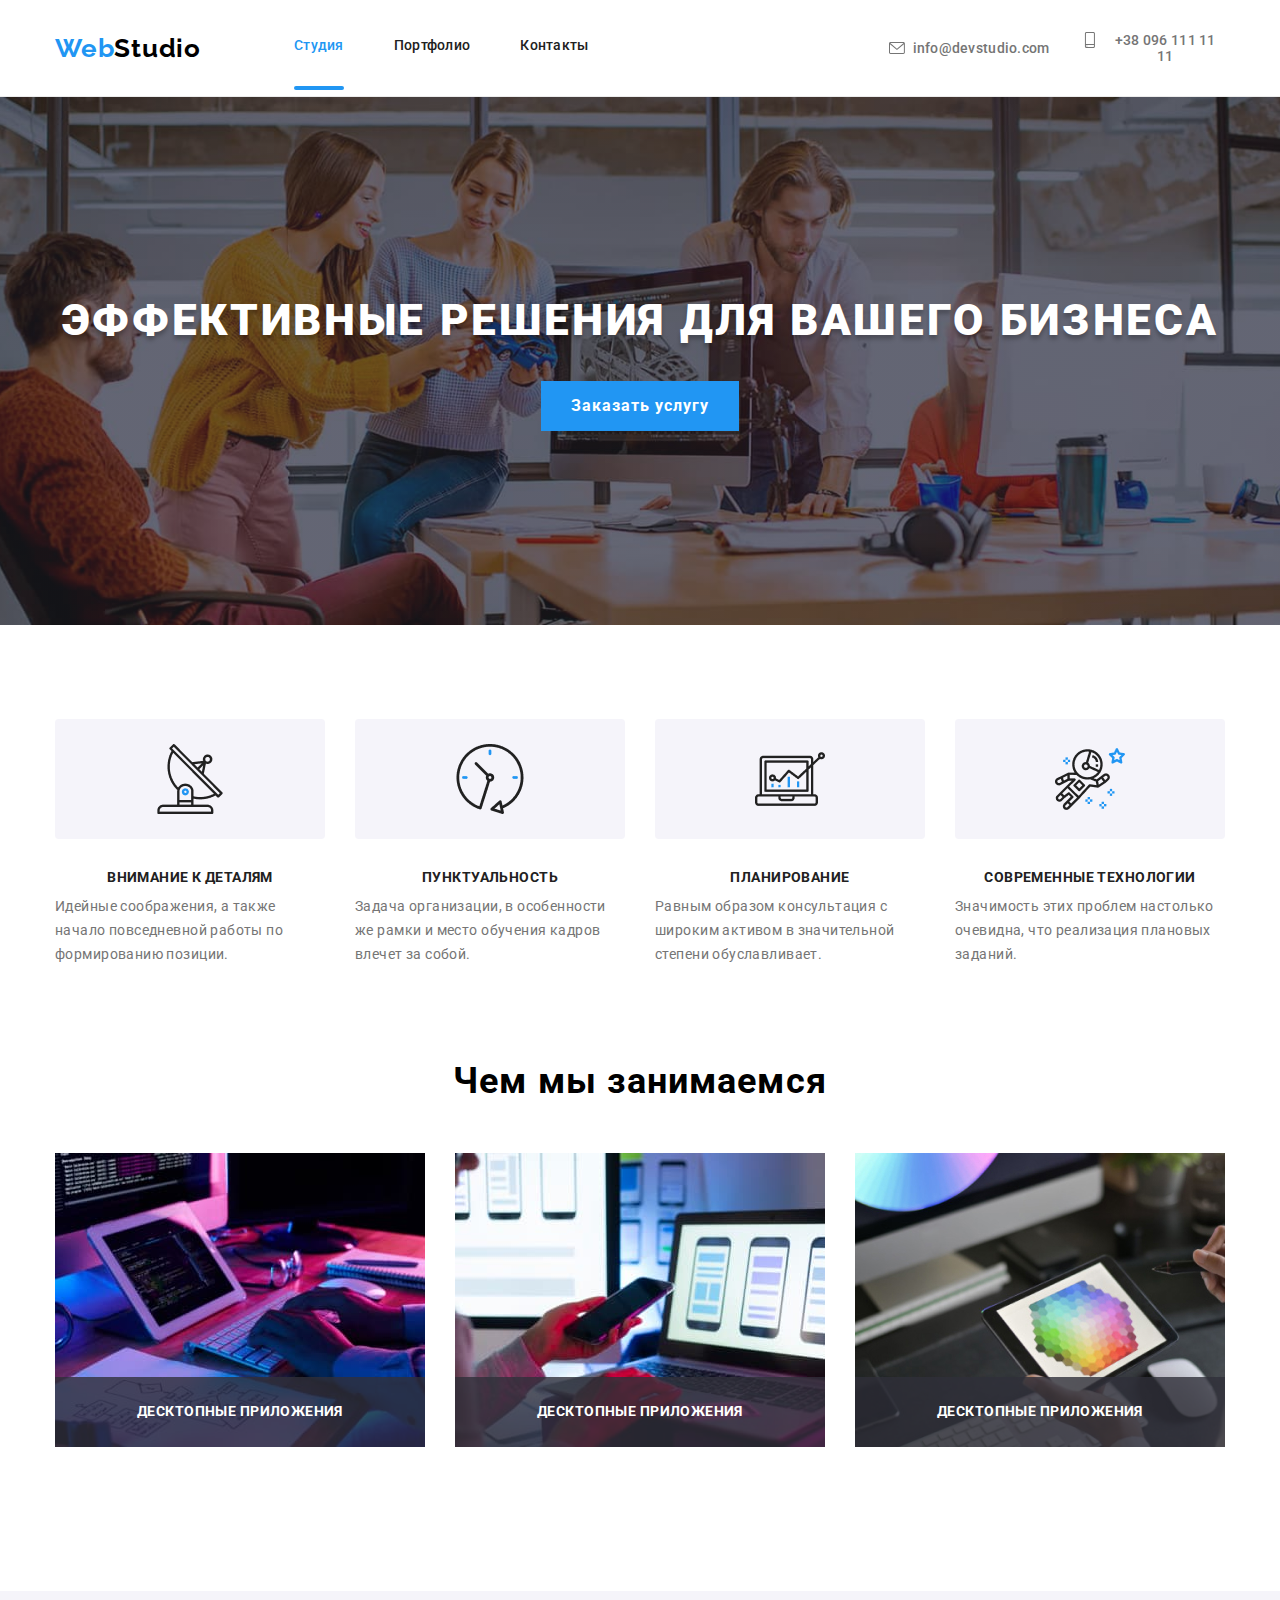
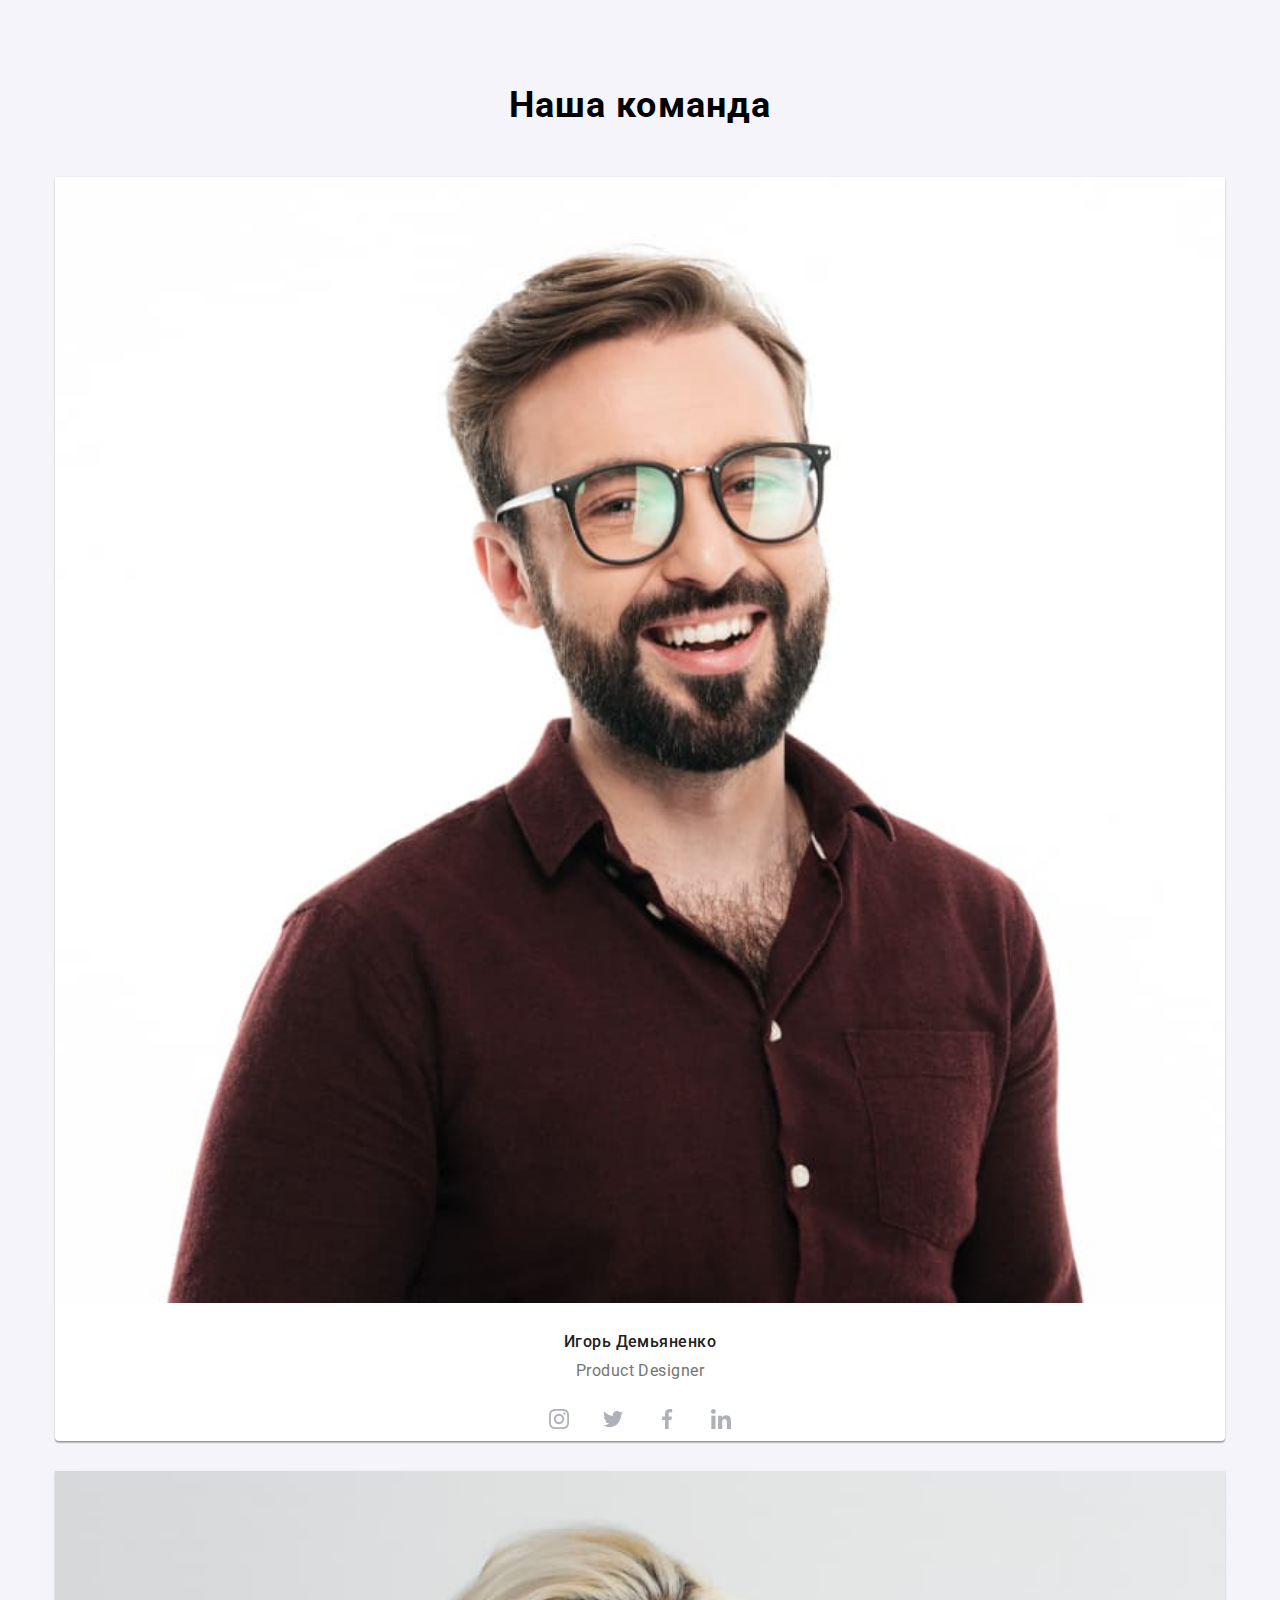
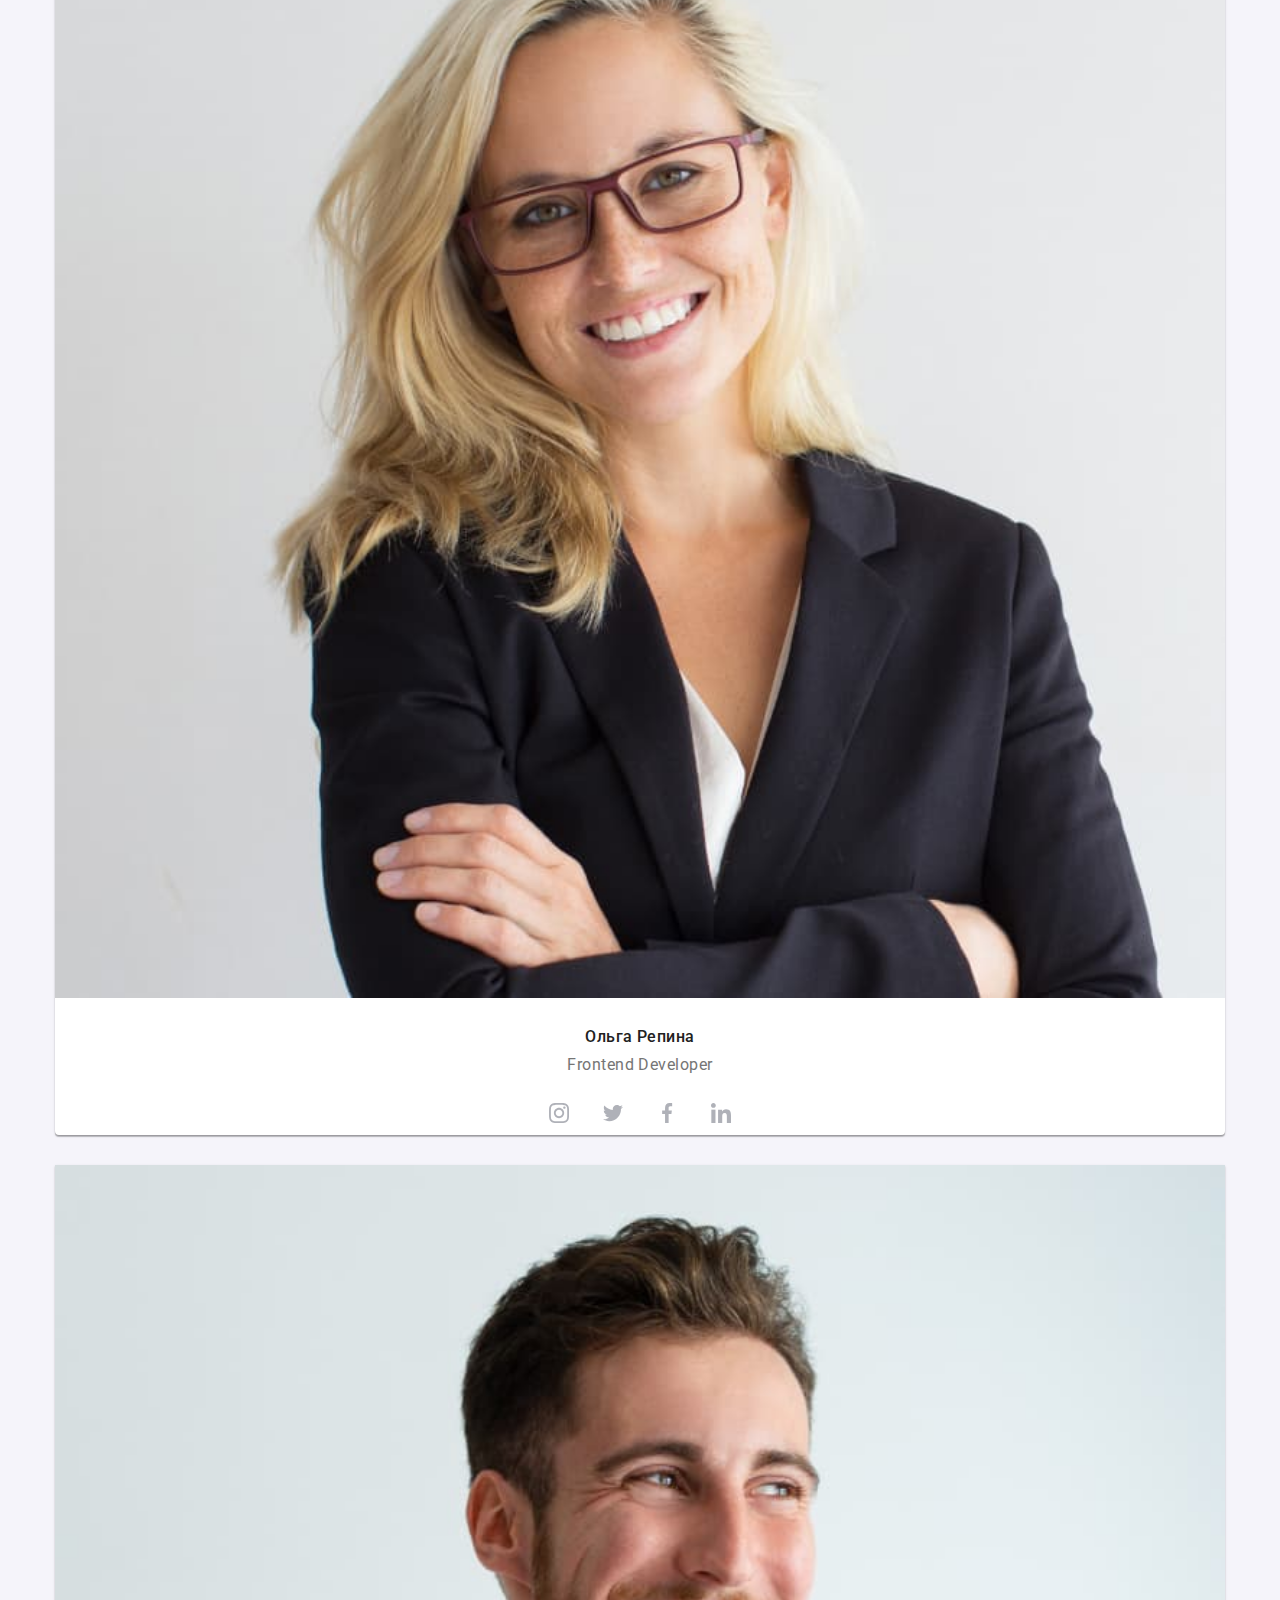
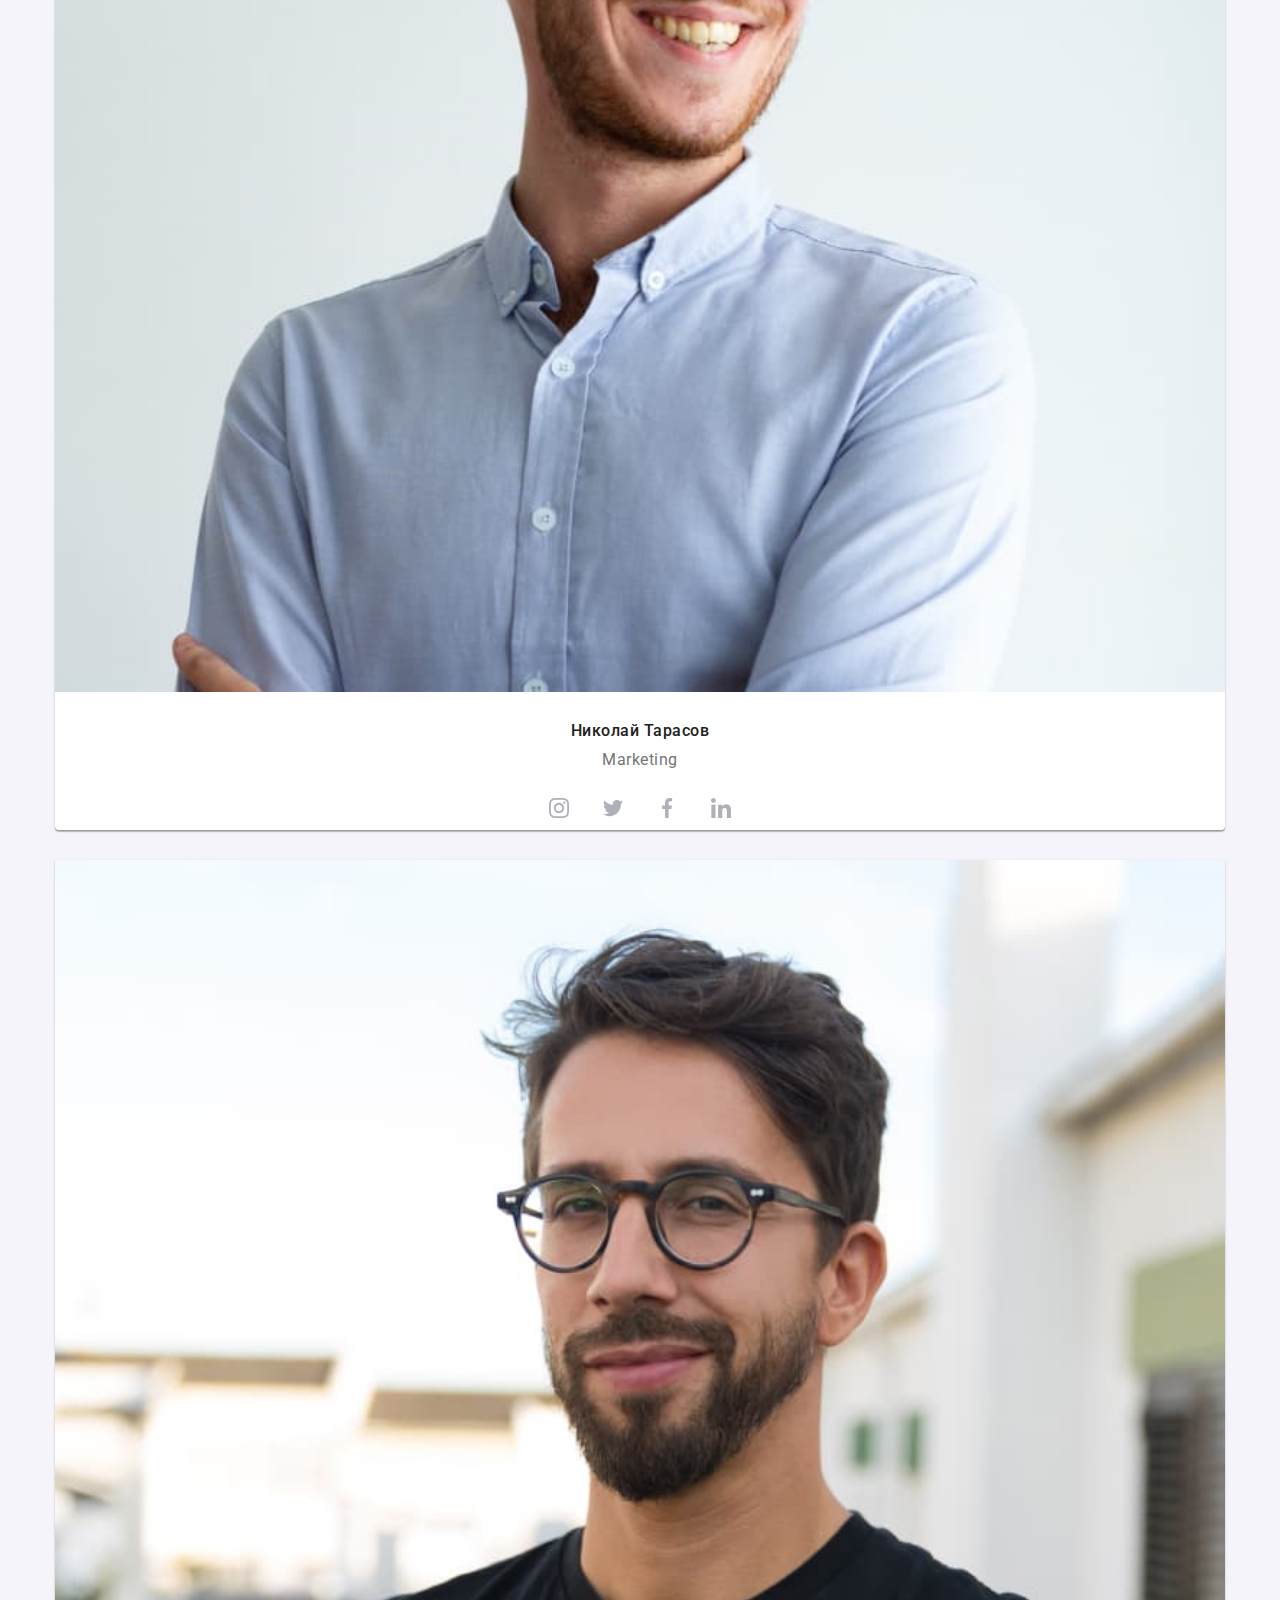
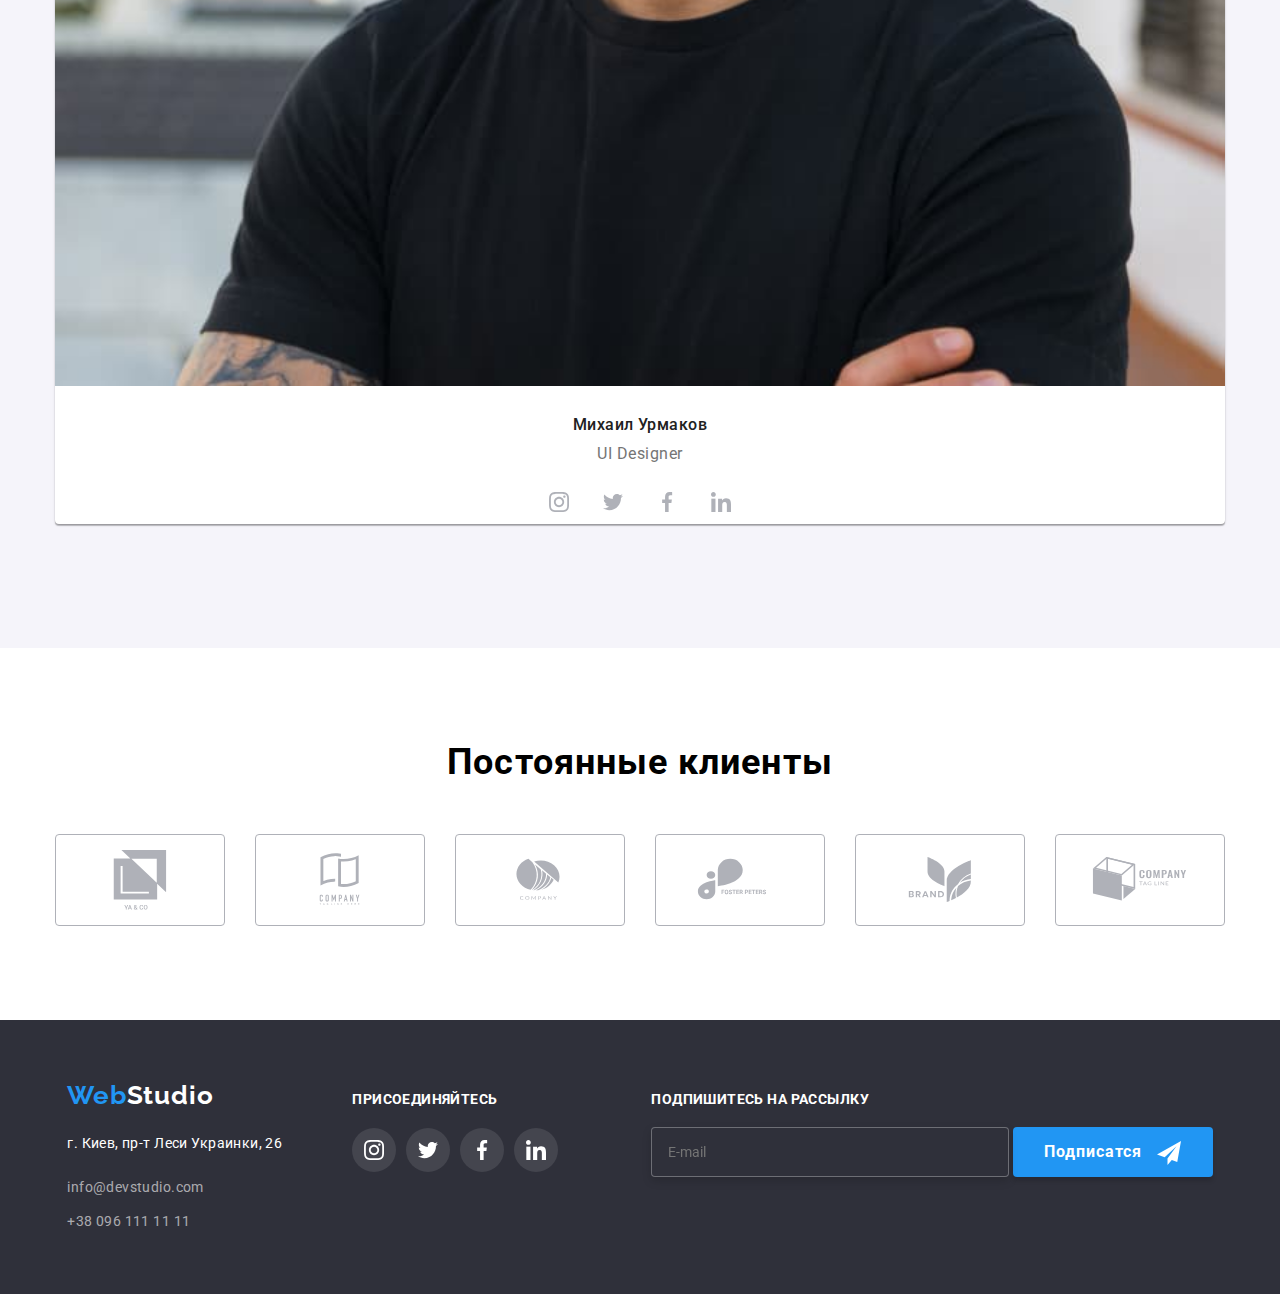
==== commit 1d8aa50c: "fix bugs" ====
--- a/index.html
+++ b/index.html
@@ -281,51 +281,51 @@
                 </ul>
             </div>
         </section>
-        <section >
+        <section class="container" >
             <h2 class="client-title">Постоянные клиенты</h2>
             <ul class="client-list">
-                <li>
+                <li class="client-list__item">
                     <a class="client-list__link" href="#">
                         <svg class="client-list__icon" width="106px" height="60px">
                             <use href="./images/icons.svg#client"></use>
                         </svg>
                     </a>
                 </li>
-                <li>
+                <li class="client-list__item">
                     <a class="client-list__link" href="#">
                         <svg class="client-list__icon" width="106px" height="60px">
                             <use href="./images/icons.svg#client-2"></use>
                         </svg>
                     </a>
                 </li>
-                <li>
+                <li class="client-list__item">
                     <a class="client-list__link" href="#" >
                         <svg class="client-list__icon" width="106px" height="60px">
                             <use href="./images/icons.svg#client-3"></use>
                         </svg>
                     </a>
                 </li>
-                <li>
+                <li class="client-list__item">
                     <a class="client-list__link" href="#">
                         <svg class="client-list__icon" width="106px" height="60px">
                             <use href="./images/icons.svg#client-4"></use>
                         </svg>
                     </a>
                 </li>
-                <li>
+                <li class="client-list__item">
                     <a class="client-list__link" href="#">
                         <svg class="client-list__icon" width="106px" height="60px">
                             <use href="./images/icons.svg#client-5"></use>
                         </svg>
                     </a>
                 </li>
-                <li>
+                <li class="client-list__item">
                     <a class="client-list__link" href="#" >
                         <svg class="client-list__icon" width="106px" height="60px">
                             <use href="./images/icons.svg#client-6"></use>
                         </svg>
                     </a>
-                </li>
+                </li >
             </ul>
         
         </section>
@@ -335,7 +335,7 @@
     <!-- Футер -->
     <footer class="footer">
         <div class="container footer--container">
-            <div>
+            <div class="footer--main">
                 <a class="footer-logo" href="/"><span class="logo--color">Web</span>Studio</a>
             <address class="footer-adress">
                 <p class="footer-adress__article">г. Киев, пр-т Леси Украинки, 26</p>
@@ -377,7 +377,7 @@
                 </ul> 
             </div>
             <div class="footer-form"> 
-                <form >
+                <form class="footer-form__container" >
                     <label class="footer-form__label" for="e-mail">Подпишитесь на рассылку</label>
                     <input class="footer-form__input" id="e-mail" type="email" name="e-mail" placeholder="E-mail">
                     <button class="footer-form__button" type="submit">
--- a/css/main.min.css
+++ b/css/main.min.css
@@ -1 +1 @@
-body{background-color:#fff;font-family:"Roboto",sans-serif}h1,h2,h3,h4,h5,h6{margin:0px 0px}ul,ol{margin:0;padding:0;list-style-type:none}a{text-decoration:none}p{margin:0}address{font-style:normal}img{display:block}fieldset{border:0;padding:0;margin:0}button{border-width:0}section{padding:94px 0}@media screen and (max-width: 1200px){section{padding-top:60px;padding-bottom:60px}}.container{width:100%;margin:0 auto;padding:0 15px}@media screen and (min-width: 480px){.container{width:480px}}@media screen and (min-width: 768px){.container{width:768px}}@media screen and (min-width: 1200px){.container{width:1200px}}:root{--main-color: #212121;--secondary-color: #757575}.is-hidden{opacity:0;visibility:hidden;pointer-events:none}.hide--title{position:absolute;width:1px;height:1px;margin:-1px;border:0;padding:0;white-space:nowrap;-webkit-clip-path:inset(100%);clip-path:inset(100%);clip:rect(0 0 0 0);overflow:hidden}.page-header{border-bottom:1px solid #ececec}.logo{color:#000;font-family:"Raleway";font-style:normal;font-weight:700;font-size:26px;line-height:1.19;letter-spacing:.03em}.footer-logo{color:#fff;font-family:"Raleway";font-style:normal;font-weight:700;font-size:26px;line-height:1.19;letter-spacing:.03em}.logo--color{color:#2196f3}.navigation{display:flex;align-items:center;justify-content:center;min-height:60px}@media screen and (max-width: 768px){.navigation{justify-content:space-between}}.mobile-button{display:inline-flex;background-color:rgba(0,0,0,0);margin:0;padding:0;border:none;cursor:pointer;z-index:990}@media screen and (min-width: 768px){.mobile-button{display:none}}.mobile-button:hover .mobile-button__icon-open{fill:#2196f3}.mobile-button:hover .mobile-button__icon-close{fill:#2196f3}.mobile-button__icon-close{display:none}.mobile-button.is-open .mobile-button__icon-close{display:block}.mobile-button.is-open .mobile-button__icon-open{display:none}.close-burger{position:fixed;top:10px;right:15px}.menu-container{background-color:#fff;padding:48px 40px;text-align:center}@media screen and (max-width: 767px){.menu-container{display:none;position:fixed;top:0;left:0;width:100vw;height:100vh;z-index:900}.menu-container.is-open{display:block}}@media screen and (min-width: 768px){.menu-container{display:flex;justify-content:center;align-items:center;padding:0}}@media screen and (min-width: 1200px){.menu-container{gap:300px}}.site-navigation{display:flex;flex-direction:column;align-items:flex-start}@media screen and (max-width: 768px){.site-navigation{margin-bottom:306px;margin-left:0}}@media screen and (min-width: 768px){.site-navigation{flex-direction:row;gap:50px;margin-left:88px;margin-bottom:0}}@media screen and (min-width: 1200px){.site-navigation{margin-left:93px}}.site-navigation__link{display:block;padding-top:16px;padding-bottom:16px;font-style:normal;font-weight:500;font-size:40px;line-height:1.14;letter-spacing:.02em;color:#212121;transition:250ms;transition-timing-function:cubic-bezier(0.4, 0, 0.2, 1)}.site-navigation__link:hover,.site-navigation__link:focus{color:#2196f3;transition:250ms;transition-timing-function:cubic-bezier(0.4, 0, 0.2, 1)}@media screen and (min-width: 768px){.site-navigation__link{padding-top:32px;padding-bottom:32px;font-size:14px;line-height:1.14}}.current-session::after{content:"";display:block;width:100%;height:4px;background:#2196f3;border-radius:2px}.current-session--link{color:#2196f3}.auth-navigation{display:flex;flex-direction:column-reverse}@media screen and (max-width: 768px){.auth-navigation{margin-bottom:64px}}@media screen and (min-width: 768px){.auth-navigation{flex-direction:column;justify-content:center;margin-bottom:0}}@media screen and (min-width: 1200px){.auth-navigation{display:flex;flex-direction:row;align-items:center}}@media screen and (min-width: 768px)and (max-width: 1199px){.auth-navigation__item{margin-left:90px}}@media screen and (min-width: 1200px){.auth-navigation__item:first-child{margin-right:32px}}.auth-navigation__link{display:flex;padding-top:16px;padding-bottom:16px;color:var(--secondary-color);font-style:normal;font-weight:500;font-size:14px;line-height:1.15;letter-spacing:.02em;transition:250ms;transition-timing-function:cubic-bezier(0.4, 0, 0.2, 1)}@media screen and (max-width: 768px){.auth-navigation__link{font-size:34px;line-height:1.17}}@media screen and (min-width: 768px)and (max-width: 1200px){.auth-navigation__link{padding:5px 0px;font-size:12px;line-height:1.14}}@media screen and (min-width: 1200px){.auth-navigation__link{padding-top:32px;padding-bottom:32px}}.auth-navigation__link:hover,.auth-navigation__link:focus{color:#2196f3;transition:250ms;transition-timing-function:cubic-bezier(0.4, 0, 0.2, 1)}.auth-navigation__link:hover .contact-icon,.auth-navigation__link:focus .contact-icon{fill:#2196f3;transition:250ms;transition-timing-function:cubic-bezier(0.4, 0, 0.2, 1)}.contact-icon{display:flex;fill:var(--secondary-color);margin-right:10px;display:none}.contact-icon:hover{fill:var(--secondary-color)}@media screen and (min-width: 768px){.contact-icon{display:block}}@media screen and (min-width: 768px){.contact-icon{margin-right:8px}}.mobile-list{display:flex}@media screen and (min-width: 768px){.mobile-list{display:none}}.mobile-list__item{border-right:1px solid rgba(33,33,33,.2);margin-right:10px}.mobile-list__link{padding-right:10px;text-decoration:none;color:#2196f3;font-size:24px}.hero{max-width:1600px;background-image:linear-gradient(to right, rgba(47, 48, 58, 0.4), rgba(47, 48, 58, 0.4)),url(../images/hero-bg.jpg);background-position:center;background-size:cover;background-repeat:no-repeat;background-color:#2f303a;margin-left:auto;margin-right:auto}.hero__title{display:block;margin-left:auto;margin-right:auto;margin-bottom:30px;color:#000;font-weight:900;font-size:44px;line-height:1.36;text-align:center;letter-spacing:.06em;text-transform:uppercase;color:#fff;text-shadow:0px 4px 4px rgba(0,0,0,.25)}.hero-button{margin-left:auto;margin-right:auto;padding:10px 30px;background-color:#2196f3;color:#fff;font-family:"Roboto";font-style:normal;font-weight:700;font-size:16px;line-height:1.88;display:flex;align-items:center;text-align:center;letter-spacing:.06em;cursor:pointer}.hero--container{padding-top:100px;padding-bottom:100px}@media screen and (min-width: 768px){.benefits{display:flex;flex-wrap:wrap;margin:-15px}}@media screen and (max-width: 767px){.benefits__item:not(:last-child){margin-bottom:30px}}@media screen and (min-width: 768px){.benefits__item{width:calc((100% - 60px)/2);margin:15px}}@media screen and (min-width: 1200px){.benefits__item{width:calc((100% - 120px)/4);margin:15px}}.benefits__item:before{display:block;content:"";height:120px;background-color:#f5f4fa;background-position:center;background-repeat:no-repeat;border-radius:4px;margin-bottom:30px}.benefits__titel{margin-bottom:10px;color:var(--main-color);font-style:normal;font-weight:700;font-size:14px;line-height:1.15;letter-spacing:.03em;text-transform:uppercase;text-align:center}.benefits__article{color:var(--secondary-color);font-weight:400;font-size:14px;line-height:1.71;letter-spacing:.03em}.icon-antenna::before{background-image:url("../images/icon/antenna.png")}.icon-clock::before{background-image:url("../images/icon/clock.png")}.icon-diagram::before{background-image:url("../images/icon/diagram.png")}.icon-astrounaut::before{background-image:url("../images/icon/astronaut.png")}.work{display:flex;justify-content:space-between;padding-top:0}@media screen and (max-width: 1200px){.work{display:none}}@media screen and (min-width: 1200px){.work{display:flex}}.work__titel{margin-bottom:50px;font-weight:700;font-size:36px;line-height:1.16;text-align:center;letter-spacing:.03em}.wokr-section{position:relative;margin-bottom:50px;color:var(--main-color);font-weight:700;font-size:36px;line-height:1.16;text-align:center;letter-spacing:.03em}.wokr-section__description{position:absolute;left:0;bottom:0;display:flex;justify-content:center;align-items:center;width:370px;height:70px;font-family:"Roboto";font-style:normal;font-weight:700;font-size:14px;line-height:1.14;text-align:center;letter-spacing:.03em;text-transform:uppercase;color:#fff;background:rgba(47,48,58,.8)}.team{background-color:#f5f4fa;background-position:center;text-align:center}.team__thumb{width:100%}.team__title{margin-bottom:50px;font-weight:700;font-size:36px;line-height:1.16;text-align:center;letter-spacing:.03em}.team-persons{justify-content:center;text-align:center}.team-persons__item{margin-right:auto;margin-left:auto;justify-content:center;text-align:center;background-color:#fff;box-shadow:0px 1px 3px rgba(0,0,0,.12),0px 1px 1px rgba(0,0,0,.14),0px 2px 1px rgba(0,0,0,.2);border-radius:0px 0px 4px 4px}.team-description{padding-bottom:0px;padding-top:30px}.team-description__name{color:var(--main-color);font-family:"Roboto";font-style:normal;font-weight:500;font-size:16px;line-height:1.18;letter-spacing:.03em}.team-description__article{margin-top:10px;color:var(--secondary-color);font-family:"Roboto";font-style:normal;font-weight:400;font-size:16px;line-height:1.18;letter-spacing:.03em}.team-socials{display:flex;width:206px;height:44px;justify-content:space-between;align-items:center;margin:16px auto 30px auto}.team-socials .team-socials__item:hover,.team-socials__item .team-socials__link:focus{background-color:#2196f3;transition:250ms;transition-timing-function:cubic-bezier(0.4, 0, 0.2, 1)}.team-socials__item .team-socials__link:focus .team-socials__icon,.team-socials .team-socials__item:hover .team-socials__icon{fill:#fff;transition:250ms;transition-timing-function:cubic-bezier(0.4, 0, 0.2, 1)}.team-socials__link{display:block;align-items:center;width:44px;height:44px;padding-top:12px;padding-bottom:12px;border-radius:50%}.team-socials__icon{width:20px;height:20px;fill:#afb1b8;transition:250ms;transition-timing-function:cubic-bezier(0.4, 0, 0.2, 1)}.team-socials__item{border-radius:50%;transition:250ms;transition-timing-function:cubic-bezier(0.4, 0, 0.2, 1)}.client-title{margin-bottom:50px;font-weight:700;font-size:36px;line-height:1.16;text-align:center;letter-spacing:.03em}.client-list{justify-content:space-between;align-items:center;margin:16px auto 30px auto}.client-list__link{display:flex;align-items:center;justify-content:center;width:170px;height:92px;border:1px solid #afb1b8;border-radius:4px;transition:250ms;transition-timing-function:cubic-bezier(0.4, 0, 0.2, 1)}.client-list__link:hover,.client-list__link:focus{border:1px solid #2196f3;transition:250ms;transition-timing-function:cubic-bezier(0.4, 0, 0.2, 1)}.client-list__link:hover .client-list__icon,.client-list__link:focus .client-list__icon{fill:#2196f3;transition:250ms;transition-timing-function:cubic-bezier(0.4, 0, 0.2, 1)}.client-list__icon{fill:#afb1b8;transition:250ms;transition-timing-function:cubic-bezier(0.4, 0, 0.2, 1)}.footer{padding-top:60px;padding-bottom:60px;background-color:#2f303a;font-style:normal;font-weight:400;font-size:14px;line-height:1.71;letter-spacing:.03em;text-align:center}@media screen and (max-width: 1199px){.footer{margin-bottom:60px}}@media screen and (min-width: 1200px){.footer{text-align:left}}.footer-adress{display:flex;flex-direction:column;margin-bottom:60px}.footer-adress__article{margin-top:20px;color:#fff}.footer-adress__link{margin-top:10px;font-weight:400;font-size:14px;line-height:1.71;letter-spacing:.03em;color:rgba(255,255,255,.6)}.footer-social{display:flex;flex-direction:column;align-items:center;margin-bottom:60px}@media screen and (min-width: 768px){.footer-social{margin-bottom:0}}@media screen and (min-width: 1200px){.footer-social{margin-left:70px;align-items:flex-start}}.footer-social__title{font-family:"Roboto";font-style:normal;font-weight:700;font-size:14px;line-height:1.14;letter-spacing:.03em;text-transform:uppercase;color:#fff}.footer-social-list{display:flex;width:206px;height:44px;justify-content:space-between;align-items:center;margin-top:20px}.footer-social-list .footer-social-list__item{border-radius:50%;transition:250ms;transition-timing-function:cubic-bezier(0.4, 0, 0.2, 1)}.footer-social-list .footer-social-list__item:hover,.footer-social-list .footer-social-list__link:focus{background-color:#2196f3;transition:250ms;transition-timing-function:cubic-bezier(0.4, 0, 0.2, 1)}.footer-social-list__link{display:flex;align-items:center;justify-content:center;width:44px;height:44px;background:rgba(255,255,255,.1);border-radius:50%}.footer-social-list-icon{width:20px;height:20px;fill:#fff}@media screen and (max-width: 1199px){.footer-form{text-align:center}}@media screen and (min-width: 1200px){.footer-form{align-items:flex-end;margin-left:93px}}.footer-form__label{display:block;margin-top:0;margin-bottom:20px;font-family:"Roboto";font-style:normal;font-weight:700;font-size:14px;line-height:16px;letter-spacing:.03em;text-transform:uppercase;color:#fff}.footer-form__input{height:50px;color:#fff;border:1px solid rgba(255,255,255,.3);filter:drop-shadow(0px 4px 4px rgba(0, 0, 0, 0.15));border-radius:4px;background-color:#2f303a}@media screen and (min-width: 480px){.footer-form__input{width:450px}}@media screen and (min-width: 1200px){.footer-form__input{width:358px}}.footer-form__button{width:200px;height:50px;font-family:"Roboto";font-style:normal;font-weight:700;font-size:16px;line-height:1.88;letter-spacing:.06em;color:#fff;background:#2196f3;box-shadow:0px 4px 4px rgba(0,0,0,.15);border-radius:4px;margin-top:20px}.footer-form__icon{fill:#fff;margin-left:10px;vertical-align:middle}.portfolio-buttons{display:flex;margin-bottom:56px;justify-content:center}.portfolio-buttons__item:not(:last-child){margin-right:8px}.portfolio-buttons__button{display:block;padding:6px 22px;background:#f5f4fa;font-weight:500;font-size:16px;line-height:1.62;text-align:center;letter-spacing:.03em;color:#212121;border:none;border-radius:4px;transition:background-color 250ms cubic-bezier(0.4, 0, 0.2, 1),color 250ms cubic-bezier(0.4, 0, 0.2, 1)}.portfolio-buttons__button:focus,.portfolio-buttons__button:hover{background-color:#2196f3;color:#fff;box-shadow:0px 3px 1px rgba(0,0,0,.1),0px 1px 2px rgba(0,0,0,.08),0px 2px 2px rgba(0,0,0,.12);transition:background-color 250ms cubic-bezier(0.4, 0, 0.2, 1),color 250ms cubic-bezier(0.4, 0, 0.2, 1)}.portfolio{display:flex;flex-wrap:wrap}.portfolio__item{width:370px;margin-right:30px;margin-bottom:30px;background:#fff;border:1px solid #eee}.portfolio__item:focus,.portfolio__item:hover{transition:250ms;transition-timing-function:cubic-bezier(0.4, 0, 0.2, 1);box-shadow:0px 1px 1px rgba(0,0,0,.12),0px 4px 4px rgba(0,0,0,.06),1px 4px 6px rgba(0,0,0,.16)}.portfolio__item:nth-child(3n){margin-right:0px}.portfolio__item:nth-last-child(-n+3){margin-bottom:0px}.portfolio__item:hover .portfolio-overlay{transform:translateY(0)}.portfolio__thumb{position:relative;overflow:hidden}.portfolio__title{margin-bottom:4px;font-weight:700;font-size:18px;line-height:2;letter-spacing:.06em;color:#212121}.portfolio__article{font-weight:400;font-size:16px;line-height:1.88;letter-spacing:.03em;color:#757575}.portfolio__description{padding-left:24px;padding-bottom:20px;padding-top:20px}.portfolio-overlay{position:absolute;top:0;right:0;width:100%;height:100%;padding:64px 24px;background-color:rgba(33,150,243,.9);transform:translateY(100%);transition:transform 250ms;transition-timing-function:cubic-bezier(0.4, 0, 0.2, 1)}.portfolio-overlay__description{font-family:"Roboto";font-style:normal;font-weight:400;font-size:18px;line-height:1.56;letter-spacing:.03em;color:#fff}.backdrop{position:fixed;top:0;left:0;width:100%;height:100%;background:rgba(0,0,0,.2);transition:opacity .5s,visibility .5s}@media screen and (min-width: 480px){.backdrop{padding:94px 15px}}.modal{position:absolute;top:50%;left:50%;transform:translate(-50%, -50%);overflow-y:scroll;background:#fff;box-shadow:0px 1px 3px rgba(0,0,0,.12),0px 1px 1px rgba(0,0,0,.14),0px 2px 1px rgba(0,0,0,.2);border-radius:4px}@media screen and (min-width: 480px)and (max-width: 1199px){.modal{width:450px}}@media screen and (min-width: 1200px){.modal{min-width:528px;min-height:581px}}.modal__button{position:absolute;top:8px;right:8px;width:30px;height:30px;background:#fff;border:1px solid rgba(0,0,0,.1);border-radius:50%;cursor:pointer}.modal__button:hover .modal__icon,.modal__button:focus .modal__icon{fill:#2196f3}.modal__icon{fill:currentColor;transition:fill 250ms cubic-bezier(0.4, 0, 0.2, 1)}.modal-inner{padding:40px}.modal-inner__title{display:block;margin-bottom:12px;font-family:"Roboto";font-style:normal;font-weight:700;font-size:20px;line-height:1.15;text-align:center;letter-spacing:.03em;color:#212121}.form-feild__label{display:block;margin-bottom:4px;font-family:"Roboto";font-style:normal;font-weight:400;font-size:12px;line-height:1.16;letter-spacing:.01em;color:#757575}.form-field__inner{position:relative}.form-field__input{width:100%;padding:11px 12px 11px 42px;margin-bottom:10px;border:1px solid rgba(33,33,33,.2);border-radius:4px;outline:none;transition:border-color 250ms cubic-bezier(0.4, 0, 0.2, 1)}.form-field__input::-moz-placeholder{font-family:"Roboto";font-style:normal;font-weight:400;font-size:12px;line-height:1.16;letter-spacing:.01em;color:rgba(117,117,117,.5)}.form-field__input:-ms-input-placeholder{font-family:"Roboto";font-style:normal;font-weight:400;font-size:12px;line-height:1.16;letter-spacing:.01em;color:rgba(117,117,117,.5)}.form-field__input::placeholder{font-family:"Roboto";font-style:normal;font-weight:400;font-size:12px;line-height:1.16;letter-spacing:.01em;color:rgba(117,117,117,.5)}.form-field__input:focus,.form-field__input:hover{border-color:#2196f3}.form-field__input:hover+.form-field__icon,.form-field__input:focus+.form-field__icon,.form-field__input:active+.form-field__icon{fill:#2196f3}.form-field__icon{position:absolute;top:50%;left:12px;transform:translateY(-80%);fill:CurrentColor;transition:fill 250ms cubic-bezier(0.4, 0, 0.2, 1)}.form-field-texarea{resize:none;padding:12px 16px}.form-field--checkbox{display:flex;padding-left:13px}.form-field__checkbox-input{-webkit-appearance:none;-moz-appearance:none;appearance:none}.form-field__checkbox-input:checked+.form-field__checkbox-icon{opacity:1}.form-field__checkbox-control{display:flex;align-items:center;justify-content:center;width:16px;height:15px;margin-top:3px;margin-right:9px;background-color:#fff;border:2px solid #212121;border-radius:4px}.form-field__checkbox-icon{opacity:0;flex-shrink:0;fill:#fff;transition:opacity 250ms cubic-bezier(0.4, 0, 0.2, 1);background-color:#2196f3;border-radius:2px}.form-field__checkbox-label{font-family:"Roboto";font-style:normal;font-weight:400;font-size:14px;line-height:1.71;letter-spacing:.03em;color:#757575}.form-field__terms-link{-webkit-text-decoration-line:underline;text-decoration-line:underline;color:#2196f3}.form-field__button{display:block;margin-left:auto;margin-right:auto;margin-top:30px;width:200px;height:50px;padding:10px 55px;font-family:"Roboto";font-style:normal;font-weight:700;font-size:16px;line-height:1.88;letter-spacing:.06em;color:#fff;cursor:pointer;background:#188ce8;border-radius:4px;transition:box-shadow 250ms cubic-bezier(0.4, 0, 0.2, 1)}.form-field__button:active,.form-field__button:focus{box-shadow:0px 4px 4px rgba(0,0,0,.15)}/*# sourceMappingURL=main.min.css.map */+body{background-color:#fff;font-family:"Roboto",sans-serif}h1,h2,h3,h4,h5,h6{margin:0px 0px}ul,ol{margin:0;padding:0;list-style-type:none}a{text-decoration:none}p{margin:0}address{font-style:normal}img{display:block}fieldset{border:0;padding:0;margin:0}button{border-width:0}section{padding:94px 0}@media screen and (max-width: 1200px){section{padding-top:60px;padding-bottom:60px}}.container{margin-right:auto;margin-left:auto;padding-left:15px;padding-right:15px}@media screen and (min-width: 480px){.container{width:480px}}@media screen and (min-width: 768px){.container{width:768px}}@media screen and (min-width: 1200px){.container{width:1200px}}:root{--main-color: #212121;--secondary-color: #757575}.is-hidden{opacity:0;visibility:hidden;pointer-events:none}.hide--title{position:absolute;width:1px;height:1px;margin:-1px;border:0;padding:0;white-space:nowrap;-webkit-clip-path:inset(100%);clip-path:inset(100%);clip:rect(0 0 0 0);overflow:hidden}.page-header{border-bottom:1px solid #ececec}.logo{color:#000;font-family:"Raleway";font-style:normal;font-weight:700;font-size:26px;line-height:1.19;letter-spacing:.03em}.footer-logo{color:#fff;font-family:"Raleway";font-style:normal;font-weight:700;font-size:26px;line-height:1.19;letter-spacing:.03em}.logo--color{color:#2196f3}.navigation{display:flex;align-items:center;justify-content:center;min-height:60px}@media screen and (max-width: 768px){.navigation{justify-content:space-between}}.mobile-button{display:inline-flex;background-color:rgba(0,0,0,0);margin:0;padding:0;border:none;cursor:pointer;z-index:990}@media screen and (min-width: 768px){.mobile-button{display:none}}.mobile-button:hover .mobile-button__icon-open{fill:#2196f3}.mobile-button:hover .mobile-button__icon-close{fill:#2196f3}.mobile-button__icon-close{display:none}.mobile-button.is-open .mobile-button__icon-close{display:block}.mobile-button.is-open .mobile-button__icon-open{display:none}.close-burger{position:fixed;top:10px;right:15px}.menu-container{background-color:#fff;padding:48px 40px;text-align:center}@media screen and (max-width: 767px){.menu-container{display:none;position:fixed;top:0;left:0;width:100vw;height:100vh;z-index:900}.menu-container.is-open{display:block}}@media screen and (min-width: 768px){.menu-container{display:flex;justify-content:center;align-items:center;padding:0}}@media screen and (min-width: 1200px){.menu-container{gap:300px}}.site-navigation{display:flex;flex-direction:column;align-items:flex-start}@media screen and (max-width: 768px){.site-navigation{margin-bottom:306px;margin-left:0}}@media screen and (min-width: 768px){.site-navigation{flex-direction:row;gap:50px;margin-left:88px;margin-bottom:0}}@media screen and (min-width: 1200px){.site-navigation{margin-left:93px}}.site-navigation__link{display:block;padding-top:16px;padding-bottom:16px;font-style:normal;font-weight:500;font-size:40px;line-height:1.14;letter-spacing:.02em;color:#212121;transition:250ms;transition-timing-function:cubic-bezier(0.4, 0, 0.2, 1)}.site-navigation__link:hover,.site-navigation__link:focus{color:#2196f3;transition:250ms;transition-timing-function:cubic-bezier(0.4, 0, 0.2, 1)}@media screen and (min-width: 768px){.site-navigation__link{padding-top:32px;padding-bottom:32px;font-size:14px;line-height:1.14}}.current-session::after{content:"";display:block;width:100%;height:4px;background:#2196f3;border-radius:2px}.current-session--link{color:#2196f3}.auth-navigation{display:flex;flex-direction:column-reverse}@media screen and (max-width: 768px){.auth-navigation{margin-bottom:64px}}@media screen and (min-width: 768px){.auth-navigation{flex-direction:column;justify-content:center;margin-bottom:0}}@media screen and (min-width: 1200px){.auth-navigation{display:flex;flex-direction:row;align-items:center}}@media screen and (min-width: 768px)and (max-width: 1199px){.auth-navigation__item{margin-left:90px}}@media screen and (min-width: 1200px){.auth-navigation__item:first-child{margin-right:32px}}.auth-navigation__link{display:flex;padding-top:16px;padding-bottom:16px;color:var(--secondary-color);font-style:normal;font-weight:500;font-size:14px;line-height:1.15;letter-spacing:.02em;transition:250ms;transition-timing-function:cubic-bezier(0.4, 0, 0.2, 1)}@media screen and (max-width: 768px){.auth-navigation__link{font-size:34px;line-height:1.17}}@media screen and (min-width: 768px)and (max-width: 1200px){.auth-navigation__link{padding:5px 0px;font-size:12px;line-height:1.14}}@media screen and (min-width: 1200px){.auth-navigation__link{padding-top:32px;padding-bottom:32px}}.auth-navigation__link:hover,.auth-navigation__link:focus{color:#2196f3;transition:250ms;transition-timing-function:cubic-bezier(0.4, 0, 0.2, 1)}.auth-navigation__link:hover .contact-icon,.auth-navigation__link:focus .contact-icon{fill:#2196f3;transition:250ms;transition-timing-function:cubic-bezier(0.4, 0, 0.2, 1)}.contact-icon{display:flex;fill:var(--secondary-color);margin-right:10px;display:none}.contact-icon:hover{fill:var(--secondary-color)}@media screen and (min-width: 768px){.contact-icon{display:block}}@media screen and (min-width: 768px){.contact-icon{margin-right:8px}}.mobile-list{display:flex}@media screen and (min-width: 768px){.mobile-list{display:none}}.mobile-list__item{border-right:1px solid rgba(33,33,33,.2);margin-right:10px}.mobile-list__link{padding-right:10px;text-decoration:none;color:#2196f3;font-size:24px}.hero{max-width:1600px;background-image:linear-gradient(to right, rgba(47, 48, 58, 0.4), rgba(47, 48, 58, 0.4)),url(../images/hero-bg.jpg);background-position:center;background-size:cover;background-repeat:no-repeat;background-color:#2f303a;margin-left:auto;margin-right:auto}.hero__title{display:block;margin-left:auto;margin-right:auto;margin-bottom:30px;color:#000;font-weight:900;font-size:44px;line-height:1.36;text-align:center;letter-spacing:.06em;text-transform:uppercase;color:#fff;text-shadow:0px 4px 4px rgba(0,0,0,.25)}.hero-button{margin-left:auto;margin-right:auto;padding:10px 30px;background-color:#2196f3;color:#fff;font-family:"Roboto";font-style:normal;font-weight:700;font-size:16px;line-height:1.88;display:flex;align-items:center;text-align:center;letter-spacing:.06em;cursor:pointer}.hero--container{padding-top:100px;padding-bottom:100px}@media screen and (min-width: 768px){.benefits{display:flex;flex-wrap:wrap;margin:-15px}}@media screen and (max-width: 767px){.benefits__item:not(:last-child){margin-bottom:30px}}@media screen and (min-width: 768px){.benefits__item{width:calc((100% - 60px)/2);margin:15px}}@media screen and (min-width: 1200px){.benefits__item{width:calc((100% - 120px)/4);margin:15px}}.benefits__item:before{display:block;content:"";height:120px;background-color:#f5f4fa;background-position:center;background-repeat:no-repeat;border-radius:4px;margin-bottom:30px}.benefits__titel{margin-bottom:10px;color:var(--main-color);font-style:normal;font-weight:700;font-size:14px;line-height:1.15;letter-spacing:.03em;text-transform:uppercase;text-align:center}.benefits__article{color:var(--secondary-color);font-weight:400;font-size:14px;line-height:1.71;letter-spacing:.03em}.icon-antenna::before{background-image:url("../images/icon/antenna.png")}.icon-clock::before{background-image:url("../images/icon/clock.png")}.icon-diagram::before{background-image:url("../images/icon/diagram.png")}.icon-astrounaut::before{background-image:url("../images/icon/astronaut.png")}.work{display:flex;justify-content:space-between;padding-top:0}@media screen and (max-width: 1200px){.work{display:none}}@media screen and (min-width: 1200px){.work{display:flex}}.work__titel{margin-bottom:50px;font-weight:700;font-size:36px;line-height:1.16;text-align:center;letter-spacing:.03em}.wokr-section{position:relative;margin-bottom:50px;color:var(--main-color);font-weight:700;font-size:36px;line-height:1.16;text-align:center;letter-spacing:.03em}.wokr-section__description{position:absolute;left:0;bottom:0;display:flex;justify-content:center;align-items:center;width:370px;height:70px;font-family:"Roboto";font-style:normal;font-weight:700;font-size:14px;line-height:1.14;text-align:center;letter-spacing:.03em;text-transform:uppercase;color:#fff;background:rgba(47,48,58,.8)}.team{background-color:#f5f4fa;background-position:center;text-align:center}.team__thumb{width:100%}.team__title{margin-bottom:50px;font-weight:700;font-size:36px;line-height:1.16;text-align:center;letter-spacing:.03em}.team-persons{justify-content:center;text-align:center}.team-persons__item{justify-content:center;text-align:center;background-color:#fff;box-shadow:0px 1px 3px rgba(0,0,0,.12),0px 1px 1px rgba(0,0,0,.14),0px 2px 1px rgba(0,0,0,.2);border-radius:0px 0px 4px 4px}.team-description{padding-bottom:0px;padding-top:30px}.team-description__name{color:var(--main-color);font-family:"Roboto";font-style:normal;font-weight:500;font-size:16px;line-height:1.18;letter-spacing:.03em}.team-description__article{margin-top:10px;color:var(--secondary-color);font-family:"Roboto";font-style:normal;font-weight:400;font-size:16px;line-height:1.18;letter-spacing:.03em}.team-socials{display:flex;width:206px;height:44px;justify-content:space-between;align-items:center;margin:16px auto 30px auto}.team-socials .team-socials__item:hover,.team-socials__item .team-socials__link:focus{background-color:#2196f3;transition:250ms;transition-timing-function:cubic-bezier(0.4, 0, 0.2, 1)}.team-socials__item .team-socials__link:focus .team-socials__icon,.team-socials .team-socials__item:hover .team-socials__icon{fill:#fff;transition:250ms;transition-timing-function:cubic-bezier(0.4, 0, 0.2, 1)}.team-socials__link{display:block;align-items:center;width:44px;height:44px;padding-top:12px;padding-bottom:12px;border-radius:50%}.team-socials__icon{width:20px;height:20px;fill:#afb1b8;transition:250ms;transition-timing-function:cubic-bezier(0.4, 0, 0.2, 1)}.team-socials__item{border-radius:50%;transition:250ms;transition-timing-function:cubic-bezier(0.4, 0, 0.2, 1)}.client-title{margin-bottom:50px;margin-top:0px;font-weight:700;font-size:36px;line-height:1.16;text-align:center;letter-spacing:.03em}@media screen and (max-width: 1199px){.client-title{margin-bottom:30px;font-size:28px}}.client-list{display:flex;justify-content:center;margin:-15px}@media screen and (max-width: 1199px){.client-list{flex-wrap:wrap}}.client-list__item{margin:15px}@media screen and (max-width: 767px){.client-list__item{width:calc((100% - 60px)/2)}}@media screen and (min-width: 768px)and (max-width: 1199px){.client-list__item{width:calc((100% - 90px)/3)}}@media screen and (min-width: 1200px){.client-list__item{width:calc(100% - 30px)}}.client-list__link{display:flex;align-items:center;justify-content:center;width:100%;height:92px;border:1px solid #afb1b8;border-radius:4px;transition:250ms;transition-timing-function:cubic-bezier(0.4, 0, 0.2, 1)}.client-list__link:hover,.client-list__link:focus{border:1px solid #2196f3;transition:250ms;transition-timing-function:cubic-bezier(0.4, 0, 0.2, 1)}.client-list__link:hover .client-list__icon,.client-list__link:focus .client-list__icon{fill:#2196f3;transition:250ms;transition-timing-function:cubic-bezier(0.4, 0, 0.2, 1)}.client-list__icon{fill:#afb1b8;transition:250ms;transition-timing-function:cubic-bezier(0.4, 0, 0.2, 1)}.footer{padding-top:60px;padding-bottom:60px;background-color:#2f303a;font-style:normal;font-weight:400;font-size:14px;line-height:1.71;letter-spacing:.03em;text-align:center}@media screen and (min-width: 1200px){.footer{text-align:left}}@media screen and (max-width: 1199px){.footer--container{display:flex;flex-wrap:wrap;justify-content:center;align-items:baseline;-moz-column-gap:165px;column-gap:165px}}@media screen and (min-width: 1200px){.footer--container{display:flex;flex-wrap:nowrap;align-items:baseline;justify-content:center}}.footer-main{text-align:center}@media screen and (min-width: 1200px){.footer-main{text-align:left}}.footer-adress{display:flex;flex-direction:column}@media screen and (max-width: 1199px){.footer-adress{margin-bottom:60px}}.footer-adress__article{margin-top:20px;margin-bottom:10px;color:#fff;font-weight:400;font-size:14px;line-height:1.71;letter-spacing:.03em}.footer-adress__link{margin-top:10px;font-weight:400;font-size:14px;line-height:1.71;letter-spacing:.03em;color:rgba(255,255,255,.6)}.footer-social{display:flex;flex-direction:column;align-items:center;margin-bottom:60px}@media screen and (min-width: 768px){.footer-social{margin-bottom:0}}@media screen and (min-width: 1200px){.footer-social{margin-left:70px;align-items:flex-start}}.footer-social__title{font-family:"Roboto";font-style:normal;font-weight:700;font-size:14px;line-height:1.14;letter-spacing:.03em;text-transform:uppercase;color:#fff}.footer-social-list{display:flex;width:206px;height:44px;justify-content:space-between;align-items:center;margin-top:20px}.footer-social-list .footer-social-list__item{border-radius:50%;transition:250ms;transition-timing-function:cubic-bezier(0.4, 0, 0.2, 1)}.footer-social-list .footer-social-list__item:hover,.footer-social-list .footer-social-list__link:focus{background-color:#2196f3;transition:250ms;transition-timing-function:cubic-bezier(0.4, 0, 0.2, 1)}.footer-social-list__link{display:flex;align-items:center;justify-content:center;width:44px;height:44px;background:rgba(255,255,255,.1);border-radius:50%}.footer-social-list-icon{width:20px;height:20px;fill:#fff}@media screen and (max-width: 1199px){.footer-form{text-align:center}}@media screen and (min-width: 1200px){.footer-form{align-items:flex-end;margin-left:93px}}.footer-form__label{display:block;margin-top:0;font-family:"Roboto";font-style:normal;font-weight:700;font-size:14px;line-height:16px;letter-spacing:.03em;text-transform:uppercase;color:#fff}.footer-form__input{height:50px;margin-top:20px;padding-left:16px;color:#fff;border:1px solid rgba(255,255,255,.3);filter:drop-shadow(0px 4px 4px rgba(0, 0, 0, 0.15));border-radius:4px;background-color:#2f303a}@media screen and (min-width: 480px){.footer-form__input{width:450px}}@media screen and (min-width: 1200px){.footer-form__input{width:358px}}.footer-form__button{width:200px;height:50px;font-family:"Roboto";font-style:normal;font-weight:700;font-size:16px;line-height:1.88;letter-spacing:.06em;color:#fff;background:#2196f3;box-shadow:0px 4px 4px rgba(0,0,0,.15);border-radius:4px;margin-top:20px}.footer-form__icon{fill:#fff;margin-left:10px;vertical-align:middle}@media screen and (max-width: 1199px){.footer-form__container{display:flex;flex-direction:column;align-items:center}}.portfolio-buttons{display:flex;margin-bottom:56px;justify-content:center}.portfolio-buttons__item:not(:last-child){margin-right:8px}.portfolio-buttons__button{display:block;padding:6px 22px;background:#f5f4fa;font-weight:500;font-size:16px;line-height:1.62;text-align:center;letter-spacing:.03em;color:#212121;border:none;border-radius:4px;transition:background-color 250ms cubic-bezier(0.4, 0, 0.2, 1),color 250ms cubic-bezier(0.4, 0, 0.2, 1)}.portfolio-buttons__button:focus,.portfolio-buttons__button:hover{background-color:#2196f3;color:#fff;box-shadow:0px 3px 1px rgba(0,0,0,.1),0px 1px 2px rgba(0,0,0,.08),0px 2px 2px rgba(0,0,0,.12);transition:background-color 250ms cubic-bezier(0.4, 0, 0.2, 1),color 250ms cubic-bezier(0.4, 0, 0.2, 1)}.portfolio{display:flex;flex-wrap:wrap}.portfolio__item{width:370px;margin-right:30px;margin-bottom:30px;background:#fff;border:1px solid #eee}.portfolio__item:focus,.portfolio__item:hover{transition:250ms;transition-timing-function:cubic-bezier(0.4, 0, 0.2, 1);box-shadow:0px 1px 1px rgba(0,0,0,.12),0px 4px 4px rgba(0,0,0,.06),1px 4px 6px rgba(0,0,0,.16)}.portfolio__item:nth-child(3n){margin-right:0px}.portfolio__item:nth-last-child(-n+3){margin-bottom:0px}.portfolio__item:hover .portfolio-overlay{transform:translateY(0)}.portfolio__thumb{position:relative;overflow:hidden}.portfolio__title{margin-bottom:4px;font-weight:700;font-size:18px;line-height:2;letter-spacing:.06em;color:#212121}.portfolio__article{font-weight:400;font-size:16px;line-height:1.88;letter-spacing:.03em;color:#757575}.portfolio__description{padding-left:24px;padding-bottom:20px;padding-top:20px}.portfolio-overlay{position:absolute;top:0;right:0;width:100%;height:100%;padding:64px 24px;background-color:rgba(33,150,243,.9);transform:translateY(100%);transition:transform 250ms;transition-timing-function:cubic-bezier(0.4, 0, 0.2, 1)}.portfolio-overlay__description{font-family:"Roboto";font-style:normal;font-weight:400;font-size:18px;line-height:1.56;letter-spacing:.03em;color:#fff}.backdrop{position:fixed;top:0;left:0;width:100%;height:100%;background:rgba(0,0,0,.2);transition:opacity .5s,visibility .5s}@media screen and (min-width: 480px){.backdrop{padding:94px 15px}}.modal{position:absolute;top:50%;left:50%;transform:translate(-50%, -50%);overflow-y:scroll;background:#fff;box-shadow:0px 1px 3px rgba(0,0,0,.12),0px 1px 1px rgba(0,0,0,.14),0px 2px 1px rgba(0,0,0,.2);border-radius:4px}@media screen and (min-width: 480px)and (max-width: 1199px){.modal{width:450px}}@media screen and (min-width: 1200px){.modal{min-width:528px;min-height:581px}}.modal__button{position:absolute;top:8px;right:8px;width:30px;height:30px;background:#fff;border:1px solid rgba(0,0,0,.1);border-radius:50%;cursor:pointer}.modal__button:hover .modal__icon,.modal__button:focus .modal__icon{fill:#2196f3}.modal__icon{fill:currentColor;transition:fill 250ms cubic-bezier(0.4, 0, 0.2, 1)}.modal-inner{padding:40px}.modal-inner__title{display:block;margin-bottom:12px;font-family:"Roboto";font-style:normal;font-weight:700;font-size:20px;line-height:1.15;text-align:center;letter-spacing:.03em;color:#212121}.form-feild__label{display:block;margin-bottom:4px;font-family:"Roboto";font-style:normal;font-weight:400;font-size:12px;line-height:1.16;letter-spacing:.01em;color:#757575}.form-field__inner{position:relative}.form-field__input{width:100%;padding:11px 12px 11px 42px;margin-bottom:10px;border:1px solid rgba(33,33,33,.2);border-radius:4px;outline:none;transition:border-color 250ms cubic-bezier(0.4, 0, 0.2, 1)}.form-field__input::-moz-placeholder{font-family:"Roboto";font-style:normal;font-weight:400;font-size:12px;line-height:1.16;letter-spacing:.01em;color:rgba(117,117,117,.5)}.form-field__input:-ms-input-placeholder{font-family:"Roboto";font-style:normal;font-weight:400;font-size:12px;line-height:1.16;letter-spacing:.01em;color:rgba(117,117,117,.5)}.form-field__input::placeholder{font-family:"Roboto";font-style:normal;font-weight:400;font-size:12px;line-height:1.16;letter-spacing:.01em;color:rgba(117,117,117,.5)}.form-field__input:focus,.form-field__input:hover{border-color:#2196f3}.form-field__input:hover+.form-field__icon,.form-field__input:focus+.form-field__icon,.form-field__input:active+.form-field__icon{fill:#2196f3}.form-field__icon{position:absolute;top:50%;left:12px;transform:translateY(-80%);fill:CurrentColor;transition:fill 250ms cubic-bezier(0.4, 0, 0.2, 1)}.form-field-texarea{resize:none;padding:12px 16px}.form-field--checkbox{display:flex;padding-left:13px}.form-field__checkbox-input{-webkit-appearance:none;-moz-appearance:none;appearance:none}.form-field__checkbox-input:checked+.form-field__checkbox-icon{opacity:1}.form-field__checkbox-control{display:flex;align-items:center;justify-content:center;width:16px;height:15px;margin-top:3px;margin-right:9px;background-color:#fff;border:2px solid #212121;border-radius:4px}.form-field__checkbox-icon{opacity:0;flex-shrink:0;fill:#fff;transition:opacity 250ms cubic-bezier(0.4, 0, 0.2, 1);background-color:#2196f3;border-radius:2px}.form-field__checkbox-label{font-family:"Roboto";font-style:normal;font-weight:400;font-size:14px;line-height:1.71;letter-spacing:.03em;color:#757575}.form-field__terms-link{-webkit-text-decoration-line:underline;text-decoration-line:underline;color:#2196f3}.form-field__button{display:block;margin-left:auto;margin-right:auto;margin-top:30px;width:200px;height:50px;padding:10px 55px;font-family:"Roboto";font-style:normal;font-weight:700;font-size:16px;line-height:1.88;letter-spacing:.06em;color:#fff;cursor:pointer;background:#188ce8;border-radius:4px;transition:box-shadow 250ms cubic-bezier(0.4, 0, 0.2, 1)}.form-field__button:active,.form-field__button:focus{box-shadow:0px 4px 4px rgba(0,0,0,.15)}/*# sourceMappingURL=main.min.css.map */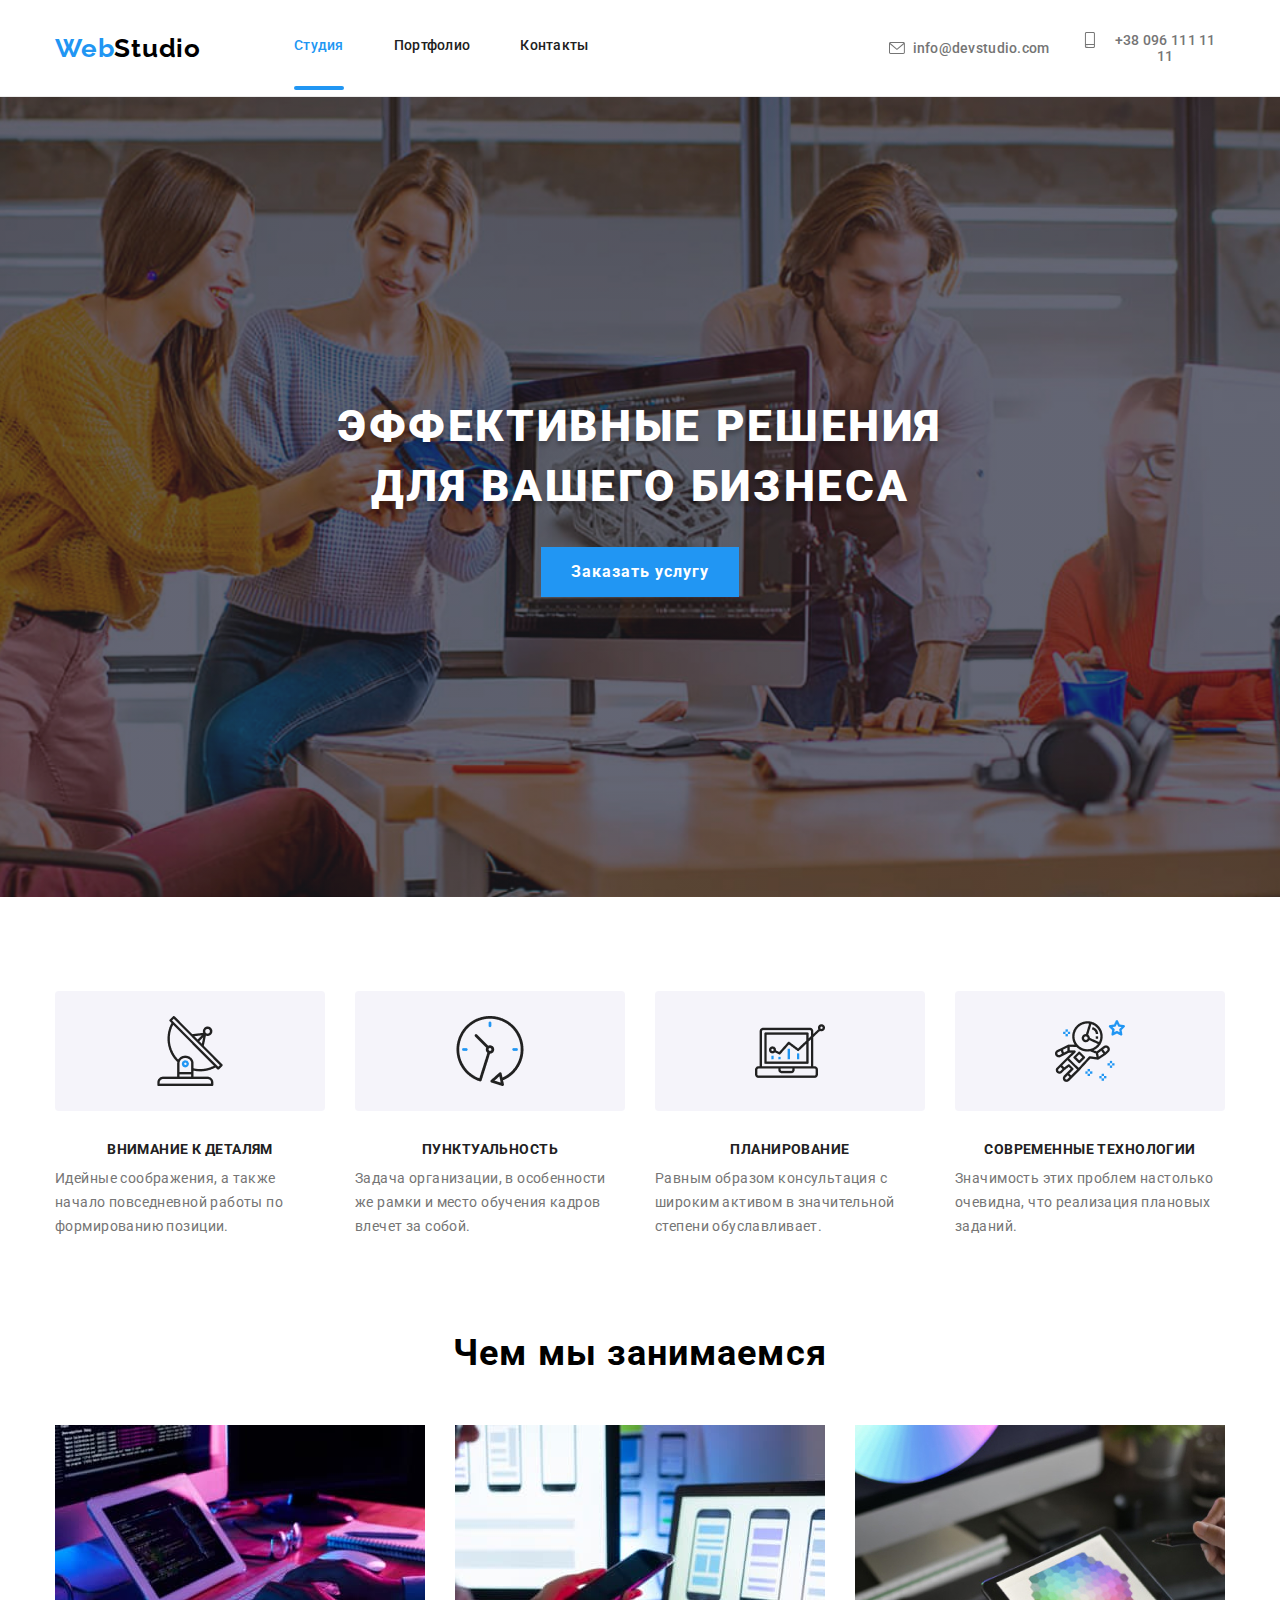
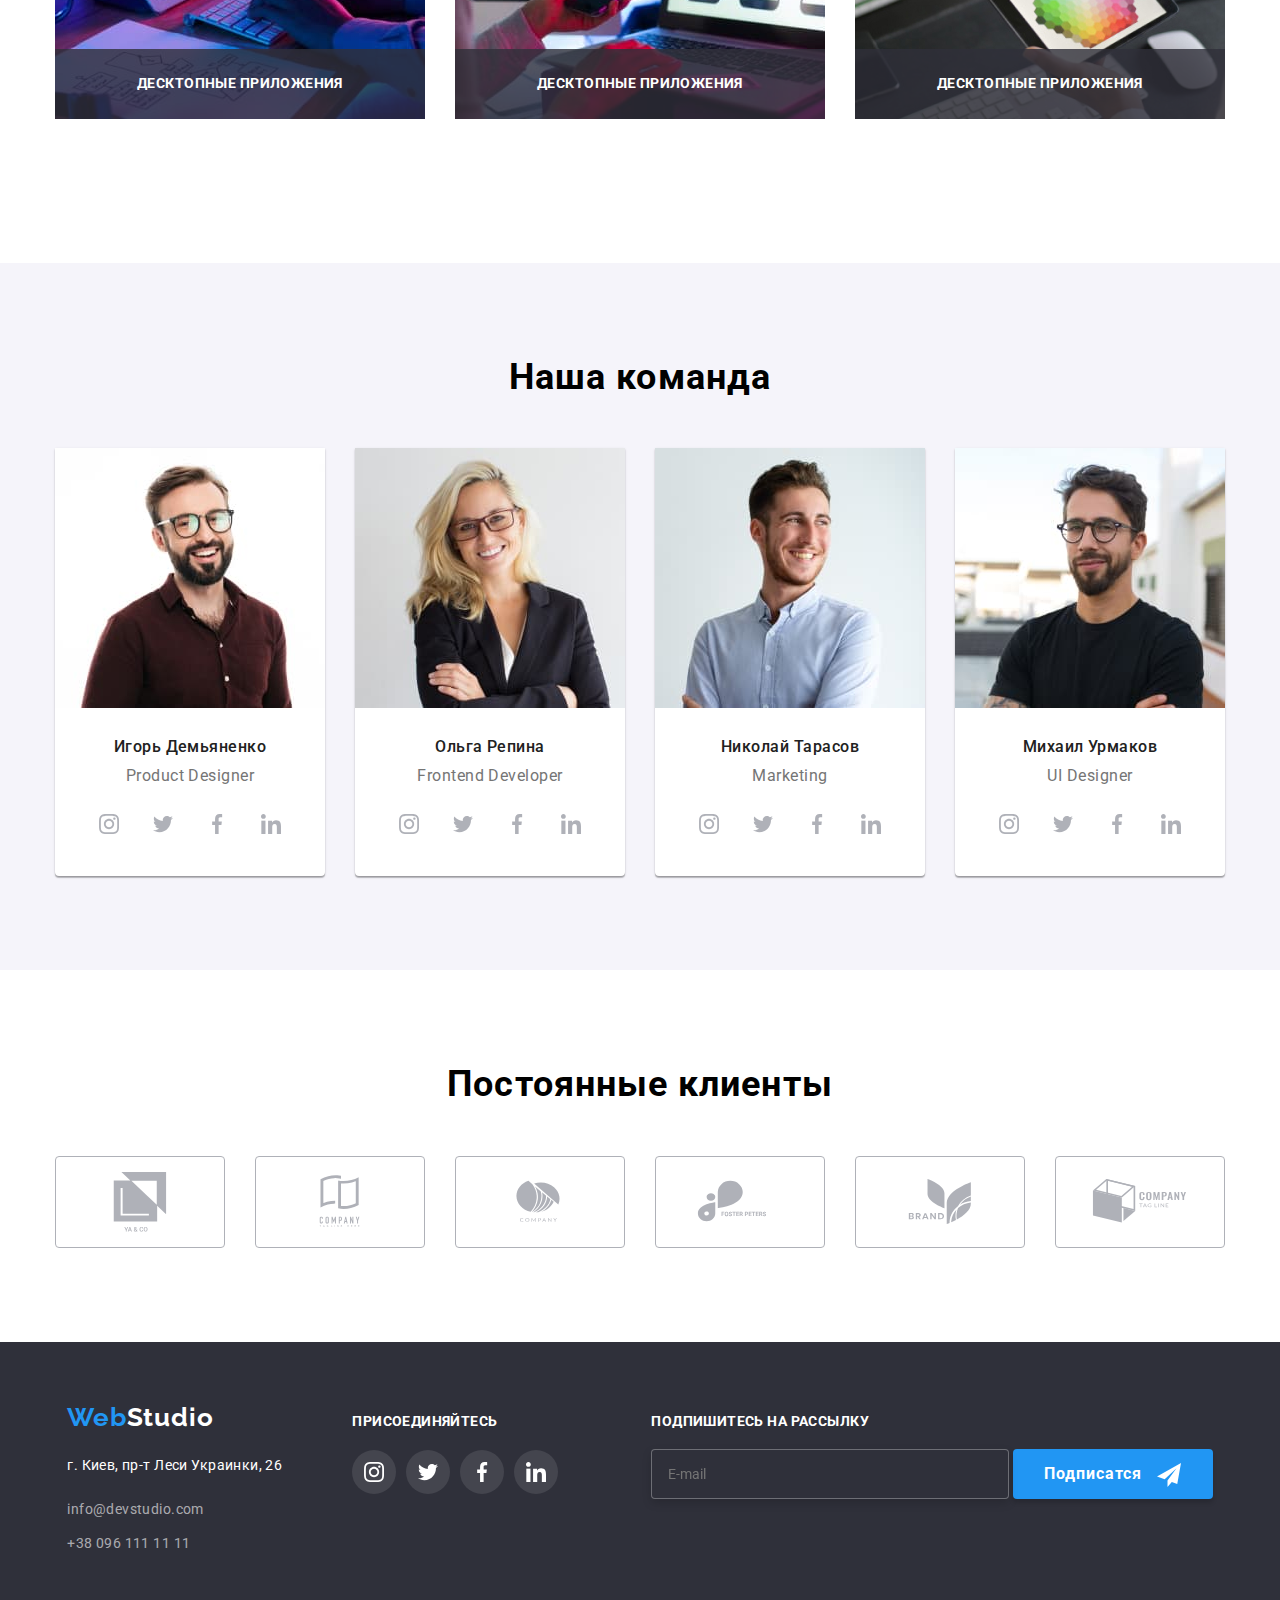
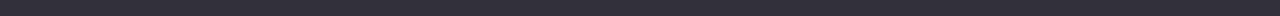
==== commit 6488a743: "Я устал, пойду спать" ====
--- a/index.html
+++ b/index.html
@@ -131,7 +131,18 @@
                 <h2 class="team__title">Наша команда</h2>
                 <ul class="team-persons">
                     <li class="team-persons__item">
-                        <img class="team__thumb" src="./images/team/ighor.jpg" width="270" alt="Игорь Демьяненко - Product Designer">
+                        <picture>
+                            <source srcset="./images/team/mobile-igor-img1x.jpg 1x, ./images/team/mobile-igor-img@2x.jpg 2x " media="(max-width:767px)"/>
+                
+                            <source srcset="./images/team/tablet-igor-img1x.jpg 1x, ./images/team/tablet-igor-img@2x.jpg 2x "
+                            media="(max-width:1199px)" />
+                
+                            <source srcset="./images/team/dekstop-igor-img1x.jpg 1x, ./images/team/dekstop-igor-img@2x.jpg 2x "
+                            media="(min-width:1200px)" />
+                
+                            <img class="team__thumb" src="./images/team/igor.jpg" width="270" alt="Игорь Демьяненко - Product Designer">
+                            </picture>
+                        
                         <div class="team-description">
                             <h3 class="team-description__name">Игорь Демьяненко</h3>
                             <p class="team-description__article">Product Designer</p>
@@ -168,7 +179,19 @@
                         </ul> 
                     </li>
                     <li class="team-persons__item">
-                        <img class="team__thumb" src="./images/team/olga.jpg" width="270" alt="Ольга Репина - Frontend Developer">
+                        <picture>
+                            <source srcset="./images/team/mobile-olya-img1x.jpg 1x, ./images/team/mobile-olya-img@2x.jpg 2x "
+                               media="(max-width:767px)" />
+                            
+                            <source srcset="./images/team/tablet-olya-img1x.jpg 1x, ./images/team/tablet-olya-img@2x.jpg 2x "
+                               media="(max-width:1199px)" />
+                            
+                            <source srcset="./images/team/dekstop-olya-img1x.jpg 1x, ./images/team/dekstop-olya-img@2x.jpg 2x "
+                               media="(min-width:1200px)" />
+                         
+                               <img class="team__thumb" src="./images/team/olya.jpg" width="270" alt="Ольга Репина - Frontend Developer">
+                            </picture>
+                        
                         <div class="team-description">
                             <h3 class="team-description__name">Ольга Репина</h3>
                             <p class="team-description__article">Frontend Developer</p>
@@ -205,7 +228,19 @@
                         </ul> 
                     </li>
                     <li class="team-persons__item">
-                        <img  class="team__thumb" src="./images/team/nikita.jpg" width="270" alt="Николай Тарасов - Marketing">
+                        <picture>
+                            <source srcset="./images/team/mobile-kolya-img1x.jpg 1x, ./images/team/mobile-kolya-img@2x.jpg 2x "
+                               media="(max-width:767px)" />
+                            
+                            <source srcset="./images/team/tablet-kolya-img1x.jpg 1x, ./images/team/tablet-kolya-img@2x.jpg 2x "
+                               media="(max-width:1199px)" />
+                            
+                            <source srcset="./images/team/dekstop-kolya-img1x.jpg 1x, ./images/team/dekstop-kolya-img@2x.jpg 2x "
+                               media="(min-width:1200px)" />
+                            
+                               <img  class="team__thumb" src="./images/team/kolya.jpg" width="270" alt="Николай Тарасов - Marketing">
+                            </picture>
+                        
                         <div class="team-description">
                             <h3 class="team-description__name">Николай Тарасов</h3>
                             <p class="team-description__article">Marketing</p>
@@ -242,7 +277,19 @@
                         </ul> 
                     </li>
                     <li class="team-persons__item">
-                        <img class="team__thumb" src="./images/team/mihail.jpg" width="270" alt="Михаил Урмаков - UI Designer">
+                        <picture>
+                            <source srcset="./images/team/mobile-misha-img1x.jpg 1x, ./images/team/mobile-misha-img@2x.jpg 2x "
+                               media="(max-width:767px)" />
+                            
+                            <source srcset="./images/team/tablet-misha-img1x.jpg 1x, ./images/team/tablet-misha-img@2x.jpg 2x "
+                               media="(max-width:1199px)" />
+                            
+                            <source srcset="./images/team/dekstop-misha-img1x.jpg 1x, ./images/team/dekstop-misha-img@2x.jpg 2x "
+                               media="(min-width:1200px)" />
+                         
+                               <img class="team__thumb" src="./images/team/misha.jpg" width="270" alt="Михаил Урмаков - UI Designer">
+                           </picture>
+                       
                         <div class="team-description">
                             <h3 class="team-description__name">Михаил Урмаков</h3>
                             <p class="team-description__article">UI Designer</p>
--- a/css/main.min.css
+++ b/css/main.min.css
@@ -1 +1 @@
-body{background-color:#fff;font-family:"Roboto",sans-serif}h1,h2,h3,h4,h5,h6{margin:0px 0px}ul,ol{margin:0;padding:0;list-style-type:none}a{text-decoration:none}p{margin:0}address{font-style:normal}img{display:block}fieldset{border:0;padding:0;margin:0}button{border-width:0}section{padding:94px 0}@media screen and (max-width: 1200px){section{padding-top:60px;padding-bottom:60px}}.container{margin-right:auto;margin-left:auto;padding-left:15px;padding-right:15px}@media screen and (min-width: 480px){.container{width:480px}}@media screen and (min-width: 768px){.container{width:768px}}@media screen and (min-width: 1200px){.container{width:1200px}}:root{--main-color: #212121;--secondary-color: #757575}.is-hidden{opacity:0;visibility:hidden;pointer-events:none}.hide--title{position:absolute;width:1px;height:1px;margin:-1px;border:0;padding:0;white-space:nowrap;-webkit-clip-path:inset(100%);clip-path:inset(100%);clip:rect(0 0 0 0);overflow:hidden}.page-header{border-bottom:1px solid #ececec}.logo{color:#000;font-family:"Raleway";font-style:normal;font-weight:700;font-size:26px;line-height:1.19;letter-spacing:.03em}.footer-logo{color:#fff;font-family:"Raleway";font-style:normal;font-weight:700;font-size:26px;line-height:1.19;letter-spacing:.03em}.logo--color{color:#2196f3}.navigation{display:flex;align-items:center;justify-content:center;min-height:60px}@media screen and (max-width: 768px){.navigation{justify-content:space-between}}.mobile-button{display:inline-flex;background-color:rgba(0,0,0,0);margin:0;padding:0;border:none;cursor:pointer;z-index:990}@media screen and (min-width: 768px){.mobile-button{display:none}}.mobile-button:hover .mobile-button__icon-open{fill:#2196f3}.mobile-button:hover .mobile-button__icon-close{fill:#2196f3}.mobile-button__icon-close{display:none}.mobile-button.is-open .mobile-button__icon-close{display:block}.mobile-button.is-open .mobile-button__icon-open{display:none}.close-burger{position:fixed;top:10px;right:15px}.menu-container{background-color:#fff;padding:48px 40px;text-align:center}@media screen and (max-width: 767px){.menu-container{display:none;position:fixed;top:0;left:0;width:100vw;height:100vh;z-index:900}.menu-container.is-open{display:block}}@media screen and (min-width: 768px){.menu-container{display:flex;justify-content:center;align-items:center;padding:0}}@media screen and (min-width: 1200px){.menu-container{gap:300px}}.site-navigation{display:flex;flex-direction:column;align-items:flex-start}@media screen and (max-width: 768px){.site-navigation{margin-bottom:306px;margin-left:0}}@media screen and (min-width: 768px){.site-navigation{flex-direction:row;gap:50px;margin-left:88px;margin-bottom:0}}@media screen and (min-width: 1200px){.site-navigation{margin-left:93px}}.site-navigation__link{display:block;padding-top:16px;padding-bottom:16px;font-style:normal;font-weight:500;font-size:40px;line-height:1.14;letter-spacing:.02em;color:#212121;transition:250ms;transition-timing-function:cubic-bezier(0.4, 0, 0.2, 1)}.site-navigation__link:hover,.site-navigation__link:focus{color:#2196f3;transition:250ms;transition-timing-function:cubic-bezier(0.4, 0, 0.2, 1)}@media screen and (min-width: 768px){.site-navigation__link{padding-top:32px;padding-bottom:32px;font-size:14px;line-height:1.14}}.current-session::after{content:"";display:block;width:100%;height:4px;background:#2196f3;border-radius:2px}.current-session--link{color:#2196f3}.auth-navigation{display:flex;flex-direction:column-reverse}@media screen and (max-width: 768px){.auth-navigation{margin-bottom:64px}}@media screen and (min-width: 768px){.auth-navigation{flex-direction:column;justify-content:center;margin-bottom:0}}@media screen and (min-width: 1200px){.auth-navigation{display:flex;flex-direction:row;align-items:center}}@media screen and (min-width: 768px)and (max-width: 1199px){.auth-navigation__item{margin-left:90px}}@media screen and (min-width: 1200px){.auth-navigation__item:first-child{margin-right:32px}}.auth-navigation__link{display:flex;padding-top:16px;padding-bottom:16px;color:var(--secondary-color);font-style:normal;font-weight:500;font-size:14px;line-height:1.15;letter-spacing:.02em;transition:250ms;transition-timing-function:cubic-bezier(0.4, 0, 0.2, 1)}@media screen and (max-width: 768px){.auth-navigation__link{font-size:34px;line-height:1.17}}@media screen and (min-width: 768px)and (max-width: 1200px){.auth-navigation__link{padding:5px 0px;font-size:12px;line-height:1.14}}@media screen and (min-width: 1200px){.auth-navigation__link{padding-top:32px;padding-bottom:32px}}.auth-navigation__link:hover,.auth-navigation__link:focus{color:#2196f3;transition:250ms;transition-timing-function:cubic-bezier(0.4, 0, 0.2, 1)}.auth-navigation__link:hover .contact-icon,.auth-navigation__link:focus .contact-icon{fill:#2196f3;transition:250ms;transition-timing-function:cubic-bezier(0.4, 0, 0.2, 1)}.contact-icon{display:flex;fill:var(--secondary-color);margin-right:10px;display:none}.contact-icon:hover{fill:var(--secondary-color)}@media screen and (min-width: 768px){.contact-icon{display:block}}@media screen and (min-width: 768px){.contact-icon{margin-right:8px}}.mobile-list{display:flex}@media screen and (min-width: 768px){.mobile-list{display:none}}.mobile-list__item{border-right:1px solid rgba(33,33,33,.2);margin-right:10px}.mobile-list__link{padding-right:10px;text-decoration:none;color:#2196f3;font-size:24px}.hero{max-width:1600px;background-image:linear-gradient(to right, rgba(47, 48, 58, 0.4), rgba(47, 48, 58, 0.4)),url(../images/hero-bg.jpg);background-position:center;background-size:cover;background-repeat:no-repeat;background-color:#2f303a;margin-left:auto;margin-right:auto}.hero__title{display:block;margin-left:auto;margin-right:auto;margin-bottom:30px;color:#000;font-weight:900;font-size:44px;line-height:1.36;text-align:center;letter-spacing:.06em;text-transform:uppercase;color:#fff;text-shadow:0px 4px 4px rgba(0,0,0,.25)}.hero-button{margin-left:auto;margin-right:auto;padding:10px 30px;background-color:#2196f3;color:#fff;font-family:"Roboto";font-style:normal;font-weight:700;font-size:16px;line-height:1.88;display:flex;align-items:center;text-align:center;letter-spacing:.06em;cursor:pointer}.hero--container{padding-top:100px;padding-bottom:100px}@media screen and (min-width: 768px){.benefits{display:flex;flex-wrap:wrap;margin:-15px}}@media screen and (max-width: 767px){.benefits__item:not(:last-child){margin-bottom:30px}}@media screen and (min-width: 768px){.benefits__item{width:calc((100% - 60px)/2);margin:15px}}@media screen and (min-width: 1200px){.benefits__item{width:calc((100% - 120px)/4);margin:15px}}.benefits__item:before{display:block;content:"";height:120px;background-color:#f5f4fa;background-position:center;background-repeat:no-repeat;border-radius:4px;margin-bottom:30px}.benefits__titel{margin-bottom:10px;color:var(--main-color);font-style:normal;font-weight:700;font-size:14px;line-height:1.15;letter-spacing:.03em;text-transform:uppercase;text-align:center}.benefits__article{color:var(--secondary-color);font-weight:400;font-size:14px;line-height:1.71;letter-spacing:.03em}.icon-antenna::before{background-image:url("../images/icon/antenna.png")}.icon-clock::before{background-image:url("../images/icon/clock.png")}.icon-diagram::before{background-image:url("../images/icon/diagram.png")}.icon-astrounaut::before{background-image:url("../images/icon/astronaut.png")}.work{display:flex;justify-content:space-between;padding-top:0}@media screen and (max-width: 1200px){.work{display:none}}@media screen and (min-width: 1200px){.work{display:flex}}.work__titel{margin-bottom:50px;font-weight:700;font-size:36px;line-height:1.16;text-align:center;letter-spacing:.03em}.wokr-section{position:relative;margin-bottom:50px;color:var(--main-color);font-weight:700;font-size:36px;line-height:1.16;text-align:center;letter-spacing:.03em}.wokr-section__description{position:absolute;left:0;bottom:0;display:flex;justify-content:center;align-items:center;width:370px;height:70px;font-family:"Roboto";font-style:normal;font-weight:700;font-size:14px;line-height:1.14;text-align:center;letter-spacing:.03em;text-transform:uppercase;color:#fff;background:rgba(47,48,58,.8)}.team{background-color:#f5f4fa;background-position:center;text-align:center}.team__thumb{width:100%}.team__title{margin-bottom:50px;font-weight:700;font-size:36px;line-height:1.16;text-align:center;letter-spacing:.03em}.team-persons{justify-content:center;text-align:center}.team-persons__item{justify-content:center;text-align:center;background-color:#fff;box-shadow:0px 1px 3px rgba(0,0,0,.12),0px 1px 1px rgba(0,0,0,.14),0px 2px 1px rgba(0,0,0,.2);border-radius:0px 0px 4px 4px}.team-description{padding-bottom:0px;padding-top:30px}.team-description__name{color:var(--main-color);font-family:"Roboto";font-style:normal;font-weight:500;font-size:16px;line-height:1.18;letter-spacing:.03em}.team-description__article{margin-top:10px;color:var(--secondary-color);font-family:"Roboto";font-style:normal;font-weight:400;font-size:16px;line-height:1.18;letter-spacing:.03em}.team-socials{display:flex;width:206px;height:44px;justify-content:space-between;align-items:center;margin:16px auto 30px auto}.team-socials .team-socials__item:hover,.team-socials__item .team-socials__link:focus{background-color:#2196f3;transition:250ms;transition-timing-function:cubic-bezier(0.4, 0, 0.2, 1)}.team-socials__item .team-socials__link:focus .team-socials__icon,.team-socials .team-socials__item:hover .team-socials__icon{fill:#fff;transition:250ms;transition-timing-function:cubic-bezier(0.4, 0, 0.2, 1)}.team-socials__link{display:block;align-items:center;width:44px;height:44px;padding-top:12px;padding-bottom:12px;border-radius:50%}.team-socials__icon{width:20px;height:20px;fill:#afb1b8;transition:250ms;transition-timing-function:cubic-bezier(0.4, 0, 0.2, 1)}.team-socials__item{border-radius:50%;transition:250ms;transition-timing-function:cubic-bezier(0.4, 0, 0.2, 1)}.client-title{margin-bottom:50px;margin-top:0px;font-weight:700;font-size:36px;line-height:1.16;text-align:center;letter-spacing:.03em}@media screen and (max-width: 1199px){.client-title{margin-bottom:30px;font-size:28px}}.client-list{display:flex;justify-content:center;margin:-15px}@media screen and (max-width: 1199px){.client-list{flex-wrap:wrap}}.client-list__item{margin:15px}@media screen and (max-width: 767px){.client-list__item{width:calc((100% - 60px)/2)}}@media screen and (min-width: 768px)and (max-width: 1199px){.client-list__item{width:calc((100% - 90px)/3)}}@media screen and (min-width: 1200px){.client-list__item{width:calc(100% - 30px)}}.client-list__link{display:flex;align-items:center;justify-content:center;width:100%;height:92px;border:1px solid #afb1b8;border-radius:4px;transition:250ms;transition-timing-function:cubic-bezier(0.4, 0, 0.2, 1)}.client-list__link:hover,.client-list__link:focus{border:1px solid #2196f3;transition:250ms;transition-timing-function:cubic-bezier(0.4, 0, 0.2, 1)}.client-list__link:hover .client-list__icon,.client-list__link:focus .client-list__icon{fill:#2196f3;transition:250ms;transition-timing-function:cubic-bezier(0.4, 0, 0.2, 1)}.client-list__icon{fill:#afb1b8;transition:250ms;transition-timing-function:cubic-bezier(0.4, 0, 0.2, 1)}.footer{padding-top:60px;padding-bottom:60px;background-color:#2f303a;font-style:normal;font-weight:400;font-size:14px;line-height:1.71;letter-spacing:.03em;text-align:center}@media screen and (min-width: 1200px){.footer{text-align:left}}@media screen and (max-width: 1199px){.footer--container{display:flex;flex-wrap:wrap;justify-content:center;align-items:baseline;-moz-column-gap:165px;column-gap:165px}}@media screen and (min-width: 1200px){.footer--container{display:flex;flex-wrap:nowrap;align-items:baseline;justify-content:center}}.footer-main{text-align:center}@media screen and (min-width: 1200px){.footer-main{text-align:left}}.footer-adress{display:flex;flex-direction:column}@media screen and (max-width: 1199px){.footer-adress{margin-bottom:60px}}.footer-adress__article{margin-top:20px;margin-bottom:10px;color:#fff;font-weight:400;font-size:14px;line-height:1.71;letter-spacing:.03em}.footer-adress__link{margin-top:10px;font-weight:400;font-size:14px;line-height:1.71;letter-spacing:.03em;color:rgba(255,255,255,.6)}.footer-social{display:flex;flex-direction:column;align-items:center;margin-bottom:60px}@media screen and (min-width: 768px){.footer-social{margin-bottom:0}}@media screen and (min-width: 1200px){.footer-social{margin-left:70px;align-items:flex-start}}.footer-social__title{font-family:"Roboto";font-style:normal;font-weight:700;font-size:14px;line-height:1.14;letter-spacing:.03em;text-transform:uppercase;color:#fff}.footer-social-list{display:flex;width:206px;height:44px;justify-content:space-between;align-items:center;margin-top:20px}.footer-social-list .footer-social-list__item{border-radius:50%;transition:250ms;transition-timing-function:cubic-bezier(0.4, 0, 0.2, 1)}.footer-social-list .footer-social-list__item:hover,.footer-social-list .footer-social-list__link:focus{background-color:#2196f3;transition:250ms;transition-timing-function:cubic-bezier(0.4, 0, 0.2, 1)}.footer-social-list__link{display:flex;align-items:center;justify-content:center;width:44px;height:44px;background:rgba(255,255,255,.1);border-radius:50%}.footer-social-list-icon{width:20px;height:20px;fill:#fff}@media screen and (max-width: 1199px){.footer-form{text-align:center}}@media screen and (min-width: 1200px){.footer-form{align-items:flex-end;margin-left:93px}}.footer-form__label{display:block;margin-top:0;font-family:"Roboto";font-style:normal;font-weight:700;font-size:14px;line-height:16px;letter-spacing:.03em;text-transform:uppercase;color:#fff}.footer-form__input{height:50px;margin-top:20px;padding-left:16px;color:#fff;border:1px solid rgba(255,255,255,.3);filter:drop-shadow(0px 4px 4px rgba(0, 0, 0, 0.15));border-radius:4px;background-color:#2f303a}@media screen and (min-width: 480px){.footer-form__input{width:450px}}@media screen and (min-width: 1200px){.footer-form__input{width:358px}}.footer-form__button{width:200px;height:50px;font-family:"Roboto";font-style:normal;font-weight:700;font-size:16px;line-height:1.88;letter-spacing:.06em;color:#fff;background:#2196f3;box-shadow:0px 4px 4px rgba(0,0,0,.15);border-radius:4px;margin-top:20px}.footer-form__icon{fill:#fff;margin-left:10px;vertical-align:middle}@media screen and (max-width: 1199px){.footer-form__container{display:flex;flex-direction:column;align-items:center}}.portfolio-buttons{display:flex;margin-bottom:56px;justify-content:center}.portfolio-buttons__item:not(:last-child){margin-right:8px}.portfolio-buttons__button{display:block;padding:6px 22px;background:#f5f4fa;font-weight:500;font-size:16px;line-height:1.62;text-align:center;letter-spacing:.03em;color:#212121;border:none;border-radius:4px;transition:background-color 250ms cubic-bezier(0.4, 0, 0.2, 1),color 250ms cubic-bezier(0.4, 0, 0.2, 1)}.portfolio-buttons__button:focus,.portfolio-buttons__button:hover{background-color:#2196f3;color:#fff;box-shadow:0px 3px 1px rgba(0,0,0,.1),0px 1px 2px rgba(0,0,0,.08),0px 2px 2px rgba(0,0,0,.12);transition:background-color 250ms cubic-bezier(0.4, 0, 0.2, 1),color 250ms cubic-bezier(0.4, 0, 0.2, 1)}.portfolio{display:flex;flex-wrap:wrap}.portfolio__item{width:370px;margin-right:30px;margin-bottom:30px;background:#fff;border:1px solid #eee}.portfolio__item:focus,.portfolio__item:hover{transition:250ms;transition-timing-function:cubic-bezier(0.4, 0, 0.2, 1);box-shadow:0px 1px 1px rgba(0,0,0,.12),0px 4px 4px rgba(0,0,0,.06),1px 4px 6px rgba(0,0,0,.16)}.portfolio__item:nth-child(3n){margin-right:0px}.portfolio__item:nth-last-child(-n+3){margin-bottom:0px}.portfolio__item:hover .portfolio-overlay{transform:translateY(0)}.portfolio__thumb{position:relative;overflow:hidden}.portfolio__title{margin-bottom:4px;font-weight:700;font-size:18px;line-height:2;letter-spacing:.06em;color:#212121}.portfolio__article{font-weight:400;font-size:16px;line-height:1.88;letter-spacing:.03em;color:#757575}.portfolio__description{padding-left:24px;padding-bottom:20px;padding-top:20px}.portfolio-overlay{position:absolute;top:0;right:0;width:100%;height:100%;padding:64px 24px;background-color:rgba(33,150,243,.9);transform:translateY(100%);transition:transform 250ms;transition-timing-function:cubic-bezier(0.4, 0, 0.2, 1)}.portfolio-overlay__description{font-family:"Roboto";font-style:normal;font-weight:400;font-size:18px;line-height:1.56;letter-spacing:.03em;color:#fff}.backdrop{position:fixed;top:0;left:0;width:100%;height:100%;background:rgba(0,0,0,.2);transition:opacity .5s,visibility .5s}@media screen and (min-width: 480px){.backdrop{padding:94px 15px}}.modal{position:absolute;top:50%;left:50%;transform:translate(-50%, -50%);overflow-y:scroll;background:#fff;box-shadow:0px 1px 3px rgba(0,0,0,.12),0px 1px 1px rgba(0,0,0,.14),0px 2px 1px rgba(0,0,0,.2);border-radius:4px}@media screen and (min-width: 480px)and (max-width: 1199px){.modal{width:450px}}@media screen and (min-width: 1200px){.modal{min-width:528px;min-height:581px}}.modal__button{position:absolute;top:8px;right:8px;width:30px;height:30px;background:#fff;border:1px solid rgba(0,0,0,.1);border-radius:50%;cursor:pointer}.modal__button:hover .modal__icon,.modal__button:focus .modal__icon{fill:#2196f3}.modal__icon{fill:currentColor;transition:fill 250ms cubic-bezier(0.4, 0, 0.2, 1)}.modal-inner{padding:40px}.modal-inner__title{display:block;margin-bottom:12px;font-family:"Roboto";font-style:normal;font-weight:700;font-size:20px;line-height:1.15;text-align:center;letter-spacing:.03em;color:#212121}.form-feild__label{display:block;margin-bottom:4px;font-family:"Roboto";font-style:normal;font-weight:400;font-size:12px;line-height:1.16;letter-spacing:.01em;color:#757575}.form-field__inner{position:relative}.form-field__input{width:100%;padding:11px 12px 11px 42px;margin-bottom:10px;border:1px solid rgba(33,33,33,.2);border-radius:4px;outline:none;transition:border-color 250ms cubic-bezier(0.4, 0, 0.2, 1)}.form-field__input::-moz-placeholder{font-family:"Roboto";font-style:normal;font-weight:400;font-size:12px;line-height:1.16;letter-spacing:.01em;color:rgba(117,117,117,.5)}.form-field__input:-ms-input-placeholder{font-family:"Roboto";font-style:normal;font-weight:400;font-size:12px;line-height:1.16;letter-spacing:.01em;color:rgba(117,117,117,.5)}.form-field__input::placeholder{font-family:"Roboto";font-style:normal;font-weight:400;font-size:12px;line-height:1.16;letter-spacing:.01em;color:rgba(117,117,117,.5)}.form-field__input:focus,.form-field__input:hover{border-color:#2196f3}.form-field__input:hover+.form-field__icon,.form-field__input:focus+.form-field__icon,.form-field__input:active+.form-field__icon{fill:#2196f3}.form-field__icon{position:absolute;top:50%;left:12px;transform:translateY(-80%);fill:CurrentColor;transition:fill 250ms cubic-bezier(0.4, 0, 0.2, 1)}.form-field-texarea{resize:none;padding:12px 16px}.form-field--checkbox{display:flex;padding-left:13px}.form-field__checkbox-input{-webkit-appearance:none;-moz-appearance:none;appearance:none}.form-field__checkbox-input:checked+.form-field__checkbox-icon{opacity:1}.form-field__checkbox-control{display:flex;align-items:center;justify-content:center;width:16px;height:15px;margin-top:3px;margin-right:9px;background-color:#fff;border:2px solid #212121;border-radius:4px}.form-field__checkbox-icon{opacity:0;flex-shrink:0;fill:#fff;transition:opacity 250ms cubic-bezier(0.4, 0, 0.2, 1);background-color:#2196f3;border-radius:2px}.form-field__checkbox-label{font-family:"Roboto";font-style:normal;font-weight:400;font-size:14px;line-height:1.71;letter-spacing:.03em;color:#757575}.form-field__terms-link{-webkit-text-decoration-line:underline;text-decoration-line:underline;color:#2196f3}.form-field__button{display:block;margin-left:auto;margin-right:auto;margin-top:30px;width:200px;height:50px;padding:10px 55px;font-family:"Roboto";font-style:normal;font-weight:700;font-size:16px;line-height:1.88;letter-spacing:.06em;color:#fff;cursor:pointer;background:#188ce8;border-radius:4px;transition:box-shadow 250ms cubic-bezier(0.4, 0, 0.2, 1)}.form-field__button:active,.form-field__button:focus{box-shadow:0px 4px 4px rgba(0,0,0,.15)}/*# sourceMappingURL=main.min.css.map */+body{background-color:#fff;font-family:"Roboto",sans-serif}h1,h2,h3,h4,h5,h6{margin:0px 0px}ul,ol{margin:0;padding:0;list-style-type:none}a{text-decoration:none}p{margin:0}address{font-style:normal}img{display:block}fieldset{border:0;padding:0;margin:0}button{border-width:0}section{padding:94px 0}@media screen and (max-width: 1200px){section{padding-top:60px;padding-bottom:60px}}.container{margin-right:auto;margin-left:auto;padding-left:15px;padding-right:15px}@media screen and (min-width: 480px){.container{width:480px}}@media screen and (min-width: 768px){.container{width:768px}}@media screen and (min-width: 1200px){.container{width:1200px}}:root{--main-color: #212121;--secondary-color: #757575}.is-hidden{opacity:0;visibility:hidden;pointer-events:none}.hide--title{position:absolute;width:1px;height:1px;margin:-1px;border:0;padding:0;white-space:nowrap;-webkit-clip-path:inset(100%);clip-path:inset(100%);clip:rect(0 0 0 0);overflow:hidden}.page-header{border-bottom:1px solid #ececec}.logo{color:#000;font-family:"Raleway";font-style:normal;font-weight:700;font-size:26px;line-height:1.19;letter-spacing:.03em}.footer-logo{color:#fff;font-family:"Raleway";font-style:normal;font-weight:700;font-size:26px;line-height:1.19;letter-spacing:.03em}.logo--color{color:#2196f3}.navigation{display:flex;align-items:center;justify-content:center;min-height:60px}@media screen and (max-width: 768px){.navigation{justify-content:space-between}}.mobile-button{display:inline-flex;background-color:rgba(0,0,0,0);margin:0;padding:0;border:none;cursor:pointer;z-index:990}@media screen and (min-width: 768px){.mobile-button{display:none}}.mobile-button:hover .mobile-button__icon-open{fill:#2196f3}.mobile-button:hover .mobile-button__icon-close{fill:#2196f3}.mobile-button__icon-close{display:none}.mobile-button.is-open .mobile-button__icon-close{display:block}.mobile-button.is-open .mobile-button__icon-open{display:none}.close-burger{position:fixed;top:10px;right:15px}.menu-container{background-color:#fff;padding:48px 40px;text-align:center}@media screen and (max-width: 767px){.menu-container{display:none;position:fixed;top:0;left:0;width:100vw;height:100vh;z-index:900}.menu-container.is-open{display:block}}@media screen and (min-width: 768px){.menu-container{display:flex;justify-content:center;align-items:center;padding:0}}@media screen and (min-width: 1200px){.menu-container{gap:300px}}.site-navigation{display:flex;flex-direction:column;align-items:flex-start}@media screen and (max-width: 768px){.site-navigation{margin-bottom:306px;margin-left:0}}@media screen and (min-width: 768px){.site-navigation{flex-direction:row;gap:50px;margin-left:88px;margin-bottom:0}}@media screen and (min-width: 1200px){.site-navigation{margin-left:93px}}.site-navigation__link{display:block;padding-top:16px;padding-bottom:16px;font-style:normal;font-weight:500;font-size:40px;line-height:1.14;letter-spacing:.02em;color:#212121;transition:250ms;transition-timing-function:cubic-bezier(0.4, 0, 0.2, 1)}.site-navigation__link:hover,.site-navigation__link:focus{color:#2196f3;transition:250ms;transition-timing-function:cubic-bezier(0.4, 0, 0.2, 1)}@media screen and (min-width: 768px){.site-navigation__link{padding-top:32px;padding-bottom:32px;font-size:14px;line-height:1.14}}.current-session::after{content:"";display:block;width:100%;height:4px;background:#2196f3;border-radius:2px}.current-session--link{color:#2196f3}.auth-navigation{display:flex;flex-direction:column-reverse}@media screen and (max-width: 768px){.auth-navigation{margin-bottom:64px}}@media screen and (min-width: 768px){.auth-navigation{flex-direction:column;justify-content:center;margin-bottom:0}}@media screen and (min-width: 1200px){.auth-navigation{display:flex;flex-direction:row;align-items:center}}@media screen and (min-width: 768px)and (max-width: 1199px){.auth-navigation__item{margin-left:90px}}@media screen and (min-width: 1200px){.auth-navigation__item:first-child{margin-right:32px}}.auth-navigation__link{display:flex;padding-top:16px;padding-bottom:16px;color:var(--secondary-color);font-style:normal;font-weight:500;font-size:14px;line-height:1.15;letter-spacing:.02em;transition:250ms;transition-timing-function:cubic-bezier(0.4, 0, 0.2, 1)}@media screen and (max-width: 768px){.auth-navigation__link{font-size:34px;line-height:1.17}}@media screen and (min-width: 768px)and (max-width: 1200px){.auth-navigation__link{padding:5px 0px;font-size:12px;line-height:1.14}}@media screen and (min-width: 1200px){.auth-navigation__link{padding-top:32px;padding-bottom:32px}}.auth-navigation__link:hover,.auth-navigation__link:focus{color:#2196f3;transition:250ms;transition-timing-function:cubic-bezier(0.4, 0, 0.2, 1)}.auth-navigation__link:hover .contact-icon,.auth-navigation__link:focus .contact-icon{fill:#2196f3;transition:250ms;transition-timing-function:cubic-bezier(0.4, 0, 0.2, 1)}.contact-icon{display:flex;fill:var(--secondary-color);margin-right:10px;display:none}.contact-icon:hover{fill:var(--secondary-color)}@media screen and (min-width: 768px){.contact-icon{display:block}}@media screen and (min-width: 768px){.contact-icon{margin-right:8px}}.mobile-list{display:flex}@media screen and (min-width: 768px){.mobile-list{display:none}}.mobile-list__item{border-right:1px solid rgba(33,33,33,.2);margin-right:10px}.mobile-list__link{padding-right:10px;text-decoration:none;color:#2196f3;font-size:24px}.hero{max-width:1600px;background-image:linear-gradient(to right, rgba(47, 48, 58, 0.4), rgba(47, 48, 58, 0.4)),url(../images/hero-bg/hero-bg.jpg);background-position:center;background-size:cover;background-repeat:no-repeat;background-color:#2f303a;margin-left:auto;margin-right:auto}@media screen and (max-width: 576px){.hero{background-image:linear-gradient(to right, rgba(47, 48, 58, 0.4), rgba(47, 48, 58, 0.4)),url("../images/hero-bg/mobile-img1x.jpg")}}@media not all,screen and (max-width: 576px)and (-webkit-min-device-pixel-ratio: 2),screen and (max-width: 576px)and (min-resolution: 192dpi),screen and (max-width: 576px)and (min-resolution: 2dppx){.hero{background-image:linear-gradient(to right, rgba(47, 48, 58, 0.4), rgba(47, 48, 58, 0.4)),url("../images/hero-bg/mobile-img@2x.jpg")}}@media screen and (min-width: 576px){.hero{background-image:linear-gradient(to right, rgba(47, 48, 58, 0.4), rgba(47, 48, 58, 0.4)),url("../images/hero-bg/tablet-img1x.jpg")}}@media not all,screen and (min-width: 576px)and (-webkit-min-device-pixel-ratio: 2),screen and (min-width: 576px)and (min-resolution: 192dpi),screen and (min-width: 576px)and (min-resolution: 2dppx){.hero{background-image:linear-gradient(to right, rgba(47, 48, 58, 0.4), rgba(47, 48, 58, 0.4)),url("../images/hero-bg/tablet-img@2x.jpg")}}@media screen and (min-width: 1200px){.hero{padding-top:200px;padding-bottom:200px;background-image:linear-gradient(to right, rgba(47, 48, 58, 0.4), rgba(47, 48, 58, 0.4)),url("../images/hero-bg/dekstop-img1x.jpg")}}@media not all,screen and (min-width: 1200px)and (-webkit-min-device-pixel-ratio: 2),screen and (min-width: 1200px)and (min-resolution: 192dpi),screen and (min-width: 1200px)and (min-resolution: 2dppx){.hero{background-image:linear-gradient(to right, rgba(47, 48, 58, 0.4), rgba(47, 48, 58, 0.4)),url("../images/hero-bg/dekstop-img@2x.jpg")}}.hero__title{display:block;width:696px;margin-left:auto;margin-right:auto;margin-bottom:30px;color:#000;font-weight:900;font-size:44px;line-height:1.36;text-align:center;letter-spacing:.06em;text-transform:uppercase;color:#fff;text-shadow:0px 4px 4px rgba(0,0,0,.25)}@media screen and (max-width: 1199px){.hero__title{font-size:26px;line-height:1.61;width:360px}}.hero-button{margin-left:auto;margin-right:auto;padding:10px 30px;background-color:#2196f3;color:#fff;font-family:"Roboto";font-style:normal;font-weight:700;font-size:16px;line-height:1.88;display:flex;align-items:center;text-align:center;letter-spacing:.06em;cursor:pointer}.hero--container{padding-top:100px;padding-bottom:100px}@media screen and (min-width: 768px){.benefits{display:flex;flex-wrap:wrap;margin:-15px}}@media screen and (max-width: 767px){.benefits__item:not(:last-child){margin-bottom:30px}}@media screen and (min-width: 768px){.benefits__item{width:calc((100% - 60px)/2);margin:15px}}@media screen and (min-width: 1200px){.benefits__item{width:calc((100% - 120px)/4);margin:15px}}.benefits__item:before{display:block;content:"";height:120px;background-color:#f5f4fa;background-position:center;background-repeat:no-repeat;border-radius:4px;margin-bottom:30px}.benefits__titel{margin-bottom:10px;color:var(--main-color);font-style:normal;font-weight:700;font-size:14px;line-height:1.15;letter-spacing:.03em;text-transform:uppercase;text-align:center}.benefits__article{color:var(--secondary-color);font-weight:400;font-size:14px;line-height:1.71;letter-spacing:.03em}.icon-antenna::before{background-image:url("../images/icon/antenna.png")}.icon-clock::before{background-image:url("../images/icon/clock.png")}.icon-diagram::before{background-image:url("../images/icon/diagram.png")}.icon-astrounaut::before{background-image:url("../images/icon/astronaut.png")}.work{display:flex;justify-content:space-between;padding-top:0}@media screen and (max-width: 1200px){.work{display:none}}@media screen and (min-width: 1200px){.work{display:flex}}.work__titel{margin-bottom:50px;font-weight:700;font-size:36px;line-height:1.16;text-align:center;letter-spacing:.03em}.wokr-section{position:relative;margin-bottom:50px;color:var(--main-color);font-weight:700;font-size:36px;line-height:1.16;text-align:center;letter-spacing:.03em}.wokr-section__description{position:absolute;left:0;bottom:0;display:flex;justify-content:center;align-items:center;width:370px;height:70px;font-family:"Roboto";font-style:normal;font-weight:700;font-size:14px;line-height:1.14;text-align:center;letter-spacing:.03em;text-transform:uppercase;color:#fff;background:rgba(47,48,58,.8)}.team{background-color:#f5f4fa;background-position:center;text-align:center}.team__thumb{width:100%;margin-bottom:30px}.team__title{margin-bottom:50px;font-weight:700;font-size:36px;line-height:1.16;text-align:center;letter-spacing:.03em}.team-persons{justify-content:center;text-align:center}@media screen and (min-width: 768px){.team-persons{display:flex;flex-wrap:wrap;margin:-15px}}.team-persons__item{background-color:#fff;box-shadow:0px 1px 3px rgba(0,0,0,.12),0px 1px 1px rgba(0,0,0,.14),0px 2px 1px rgba(0,0,0,.2);border-radius:0px 0px 4px 4px}@media screen and (max-width: 767px){.team-persons__item:not(:last-child){margin-bottom:30px}}@media screen and (min-width: 768px){.team-persons__item{width:calc((100% - 60px)/2);margin:15px}}@media screen and (min-width: 1200px){.team-persons__item{width:calc((100% - 120px)/4);margin:15px}}.team-description{padding-bottom:0px}.team-description__name{color:var(--main-color);font-family:"Roboto";font-style:normal;font-weight:500;font-size:16px;line-height:1.18;letter-spacing:.03em}.team-description__article{margin-top:10px;color:var(--secondary-color);font-family:"Roboto";font-style:normal;font-weight:400;font-size:16px;line-height:1.18;letter-spacing:.03em}.team-socials{display:flex;width:206px;height:44px;justify-content:space-between;align-items:center;margin:16px auto 30px auto}.team-socials .team-socials__item:hover,.team-socials__item .team-socials__link:focus{background-color:#2196f3;transition:250ms;transition-timing-function:cubic-bezier(0.4, 0, 0.2, 1)}.team-socials__item .team-socials__link:focus .team-socials__icon,.team-socials .team-socials__item:hover .team-socials__icon{fill:#fff;transition:250ms;transition-timing-function:cubic-bezier(0.4, 0, 0.2, 1)}.team-socials__link{display:block;align-items:center;width:44px;height:44px;padding-top:12px;padding-bottom:12px;border-radius:50%}.team-socials__icon{width:20px;height:20px;fill:#afb1b8;transition:250ms;transition-timing-function:cubic-bezier(0.4, 0, 0.2, 1)}.team-socials__item{border-radius:50%;transition:250ms;transition-timing-function:cubic-bezier(0.4, 0, 0.2, 1)}.client-title{margin-bottom:50px;margin-top:0px;font-weight:700;font-size:36px;line-height:1.16;text-align:center;letter-spacing:.03em}@media screen and (max-width: 1199px){.client-title{margin-bottom:30px;font-size:28px}}.client-list{display:flex;justify-content:center;margin:-15px}@media screen and (max-width: 1199px){.client-list{flex-wrap:wrap}}.client-list__item{margin:15px}@media screen and (max-width: 767px){.client-list__item{width:calc((100% - 60px)/2)}}@media screen and (min-width: 768px)and (max-width: 1199px){.client-list__item{width:calc((100% - 90px)/3)}}@media screen and (min-width: 1200px){.client-list__item{width:calc(100% - 30px)}}.client-list__link{display:flex;align-items:center;justify-content:center;width:100%;height:92px;border:1px solid #afb1b8;border-radius:4px;transition:250ms;transition-timing-function:cubic-bezier(0.4, 0, 0.2, 1)}.client-list__link:hover,.client-list__link:focus{border:1px solid #2196f3;transition:250ms;transition-timing-function:cubic-bezier(0.4, 0, 0.2, 1)}.client-list__link:hover .client-list__icon,.client-list__link:focus .client-list__icon{fill:#2196f3;transition:250ms;transition-timing-function:cubic-bezier(0.4, 0, 0.2, 1)}.client-list__icon{fill:#afb1b8;transition:250ms;transition-timing-function:cubic-bezier(0.4, 0, 0.2, 1)}.footer{padding-top:60px;padding-bottom:60px;background-color:#2f303a;font-style:normal;font-weight:400;font-size:14px;line-height:1.71;letter-spacing:.03em;text-align:center}@media screen and (min-width: 1200px){.footer{text-align:left}}@media screen and (max-width: 1199px){.footer--container{display:flex;flex-wrap:wrap;justify-content:center;align-items:baseline;-moz-column-gap:165px;column-gap:165px}}@media screen and (min-width: 1200px){.footer--container{display:flex;flex-wrap:nowrap;align-items:baseline;justify-content:center}}.footer-main{text-align:center}@media screen and (min-width: 1200px){.footer-main{text-align:left}}.footer-adress{display:flex;flex-direction:column}@media screen and (max-width: 1199px){.footer-adress{margin-bottom:60px}}.footer-adress__article{margin-top:20px;margin-bottom:10px;color:#fff;font-weight:400;font-size:14px;line-height:1.71;letter-spacing:.03em}.footer-adress__link{margin-top:10px;font-weight:400;font-size:14px;line-height:1.71;letter-spacing:.03em;color:rgba(255,255,255,.6)}.footer-social{display:flex;flex-direction:column;align-items:center;margin-bottom:60px}@media screen and (min-width: 768px){.footer-social{margin-bottom:0}}@media screen and (min-width: 1200px){.footer-social{margin-left:70px;align-items:flex-start}}.footer-social__title{font-family:"Roboto";font-style:normal;font-weight:700;font-size:14px;line-height:1.14;letter-spacing:.03em;text-transform:uppercase;color:#fff}.footer-social-list{display:flex;width:206px;height:44px;justify-content:space-between;align-items:center;margin-top:20px}.footer-social-list .footer-social-list__item{border-radius:50%;transition:250ms;transition-timing-function:cubic-bezier(0.4, 0, 0.2, 1)}.footer-social-list .footer-social-list__item:hover,.footer-social-list .footer-social-list__link:focus{background-color:#2196f3;transition:250ms;transition-timing-function:cubic-bezier(0.4, 0, 0.2, 1)}.footer-social-list__link{display:flex;align-items:center;justify-content:center;width:44px;height:44px;background:rgba(255,255,255,.1);border-radius:50%}.footer-social-list-icon{width:20px;height:20px;fill:#fff}@media screen and (max-width: 1199px){.footer-form{text-align:center}}@media screen and (min-width: 1200px){.footer-form{align-items:flex-end;margin-left:93px}}.footer-form__label{display:block;margin-top:0;font-family:"Roboto";font-style:normal;font-weight:700;font-size:14px;line-height:16px;letter-spacing:.03em;text-transform:uppercase;color:#fff}.footer-form__input{height:50px;margin-top:20px;padding-left:16px;color:#fff;border:1px solid rgba(255,255,255,.3);filter:drop-shadow(0px 4px 4px rgba(0, 0, 0, 0.15));border-radius:4px;background-color:#2f303a}@media screen and (min-width: 480px){.footer-form__input{width:450px}}@media screen and (min-width: 1200px){.footer-form__input{width:358px}}.footer-form__button{width:200px;height:50px;font-family:"Roboto";font-style:normal;font-weight:700;font-size:16px;line-height:1.88;letter-spacing:.06em;color:#fff;background:#2196f3;box-shadow:0px 4px 4px rgba(0,0,0,.15);border-radius:4px;margin-top:20px}.footer-form__icon{fill:#fff;margin-left:10px;vertical-align:middle}@media screen and (max-width: 1199px){.footer-form__container{display:flex;flex-direction:column;align-items:center}}.portfolio-buttons{display:flex;margin-bottom:56px;justify-content:center}.portfolio-buttons__item:not(:last-child){margin-right:8px}.portfolio-buttons__button{display:block;padding:6px 22px;background:#f5f4fa;font-weight:500;font-size:16px;line-height:1.62;text-align:center;letter-spacing:.03em;color:#212121;border:none;border-radius:4px;transition:background-color 250ms cubic-bezier(0.4, 0, 0.2, 1),color 250ms cubic-bezier(0.4, 0, 0.2, 1)}.portfolio-buttons__button:focus,.portfolio-buttons__button:hover{background-color:#2196f3;color:#fff;box-shadow:0px 3px 1px rgba(0,0,0,.1),0px 1px 2px rgba(0,0,0,.08),0px 2px 2px rgba(0,0,0,.12);transition:background-color 250ms cubic-bezier(0.4, 0, 0.2, 1),color 250ms cubic-bezier(0.4, 0, 0.2, 1)}.portfolio{display:flex;flex-wrap:wrap}.portfolio__item{width:370px;margin-right:30px;margin-bottom:30px;background:#fff;border:1px solid #eee}.portfolio__item:focus,.portfolio__item:hover{transition:250ms;transition-timing-function:cubic-bezier(0.4, 0, 0.2, 1);box-shadow:0px 1px 1px rgba(0,0,0,.12),0px 4px 4px rgba(0,0,0,.06),1px 4px 6px rgba(0,0,0,.16)}.portfolio__item:nth-child(3n){margin-right:0px}.portfolio__item:nth-last-child(-n+3){margin-bottom:0px}.portfolio__item:hover .portfolio-overlay{transform:translateY(0)}.portfolio__thumb{position:relative;overflow:hidden}.portfolio__title{margin-bottom:4px;font-weight:700;font-size:18px;line-height:2;letter-spacing:.06em;color:#212121}.portfolio__article{font-weight:400;font-size:16px;line-height:1.88;letter-spacing:.03em;color:#757575}.portfolio__description{padding-left:24px;padding-bottom:20px;padding-top:20px}.portfolio-overlay{position:absolute;top:0;right:0;width:100%;height:100%;padding:64px 24px;background-color:rgba(33,150,243,.9);transform:translateY(100%);transition:transform 250ms;transition-timing-function:cubic-bezier(0.4, 0, 0.2, 1)}.portfolio-overlay__description{font-family:"Roboto";font-style:normal;font-weight:400;font-size:18px;line-height:1.56;letter-spacing:.03em;color:#fff}.backdrop{position:fixed;top:0;left:0;width:100%;height:100%;background:rgba(0,0,0,.2);transition:opacity .5s,visibility .5s}.modal{position:absolute;top:50%;left:50%;transform:translate(-50%, -50%);overflow-y:scroll;background:#fff;box-shadow:0px 1px 3px rgba(0,0,0,.12),0px 1px 1px rgba(0,0,0,.14),0px 2px 1px rgba(0,0,0,.2);border-radius:4px}@media screen and (min-width: 480px)and (max-width: 1199px){.modal{width:450px}}@media screen and (min-width: 1200px){.modal{min-width:528px;min-height:581px}}.modal__button{position:absolute;top:8px;right:8px;width:30px;height:30px;background:#fff;border:1px solid rgba(0,0,0,.1);border-radius:50%;cursor:pointer}.modal__button:hover .modal__icon,.modal__button:focus .modal__icon{fill:#2196f3}.modal__icon{fill:currentColor;transition:fill 250ms cubic-bezier(0.4, 0, 0.2, 1)}.modal-inner{padding:40px}.modal-inner__title{display:block;margin-bottom:12px;font-family:"Roboto";font-style:normal;font-weight:700;font-size:20px;line-height:1.15;text-align:center;letter-spacing:.03em;color:#212121}.form-feild__label{display:block;margin-bottom:4px;font-family:"Roboto";font-style:normal;font-weight:400;font-size:12px;line-height:1.16;letter-spacing:.01em;color:#757575}.form-field__inner{position:relative}.form-field__input{width:100%;padding:11px 12px 11px 42px;margin-bottom:10px;border:1px solid rgba(33,33,33,.2);border-radius:4px;outline:none;transition:border-color 250ms cubic-bezier(0.4, 0, 0.2, 1)}.form-field__input::-moz-placeholder{font-family:"Roboto";font-style:normal;font-weight:400;font-size:12px;line-height:1.16;letter-spacing:.01em;color:rgba(117,117,117,.5)}.form-field__input:-ms-input-placeholder{font-family:"Roboto";font-style:normal;font-weight:400;font-size:12px;line-height:1.16;letter-spacing:.01em;color:rgba(117,117,117,.5)}.form-field__input::placeholder{font-family:"Roboto";font-style:normal;font-weight:400;font-size:12px;line-height:1.16;letter-spacing:.01em;color:rgba(117,117,117,.5)}.form-field__input:focus,.form-field__input:hover{border-color:#2196f3}.form-field__input:hover+.form-field__icon,.form-field__input:focus+.form-field__icon,.form-field__input:active+.form-field__icon{fill:#2196f3}.form-field__icon{position:absolute;top:50%;left:12px;transform:translateY(-80%);fill:CurrentColor;transition:fill 250ms cubic-bezier(0.4, 0, 0.2, 1)}.form-field-texarea{resize:none;padding:12px 16px}.form-field--checkbox{display:flex}@media screen and (min-width: 1199px){.form-field--checkbox{padding-left:13px}}.form-field__checkbox-input{-webkit-appearance:none;-moz-appearance:none;appearance:none}.form-field__checkbox-input:checked+.form-field__checkbox-icon{opacity:1}.form-field__checkbox-control{display:flex;align-items:center;justify-content:center;width:16px;height:15px;margin-top:3px;margin-right:9px;background-color:#fff;border:2px solid #212121;border-radius:4px}.form-field__checkbox-icon{opacity:0;flex-shrink:0;fill:#fff;transition:opacity 250ms cubic-bezier(0.4, 0, 0.2, 1);background-color:#2196f3;border-radius:2px}.form-field__checkbox-label{font-family:"Roboto";font-style:normal;font-weight:400;font-size:14px;line-height:1.71;letter-spacing:.03em;color:#757575}@media screen and (max-width: 1199px){.form-field__checkbox-label{font-size:12px}}.form-field__terms-link{-webkit-text-decoration-line:underline;text-decoration-line:underline;color:#2196f3}.form-field__button{display:block;margin-left:auto;margin-right:auto;margin-top:30px;width:200px;height:50px;padding:10px 55px;font-family:"Roboto";font-style:normal;font-weight:700;font-size:16px;line-height:1.88;letter-spacing:.06em;color:#fff;cursor:pointer;background:#188ce8;border-radius:4px;transition:box-shadow 250ms cubic-bezier(0.4, 0, 0.2, 1)}.form-field__button:active,.form-field__button:focus{box-shadow:0px 4px 4px rgba(0,0,0,.15)}/*# sourceMappingURL=main.min.css.map */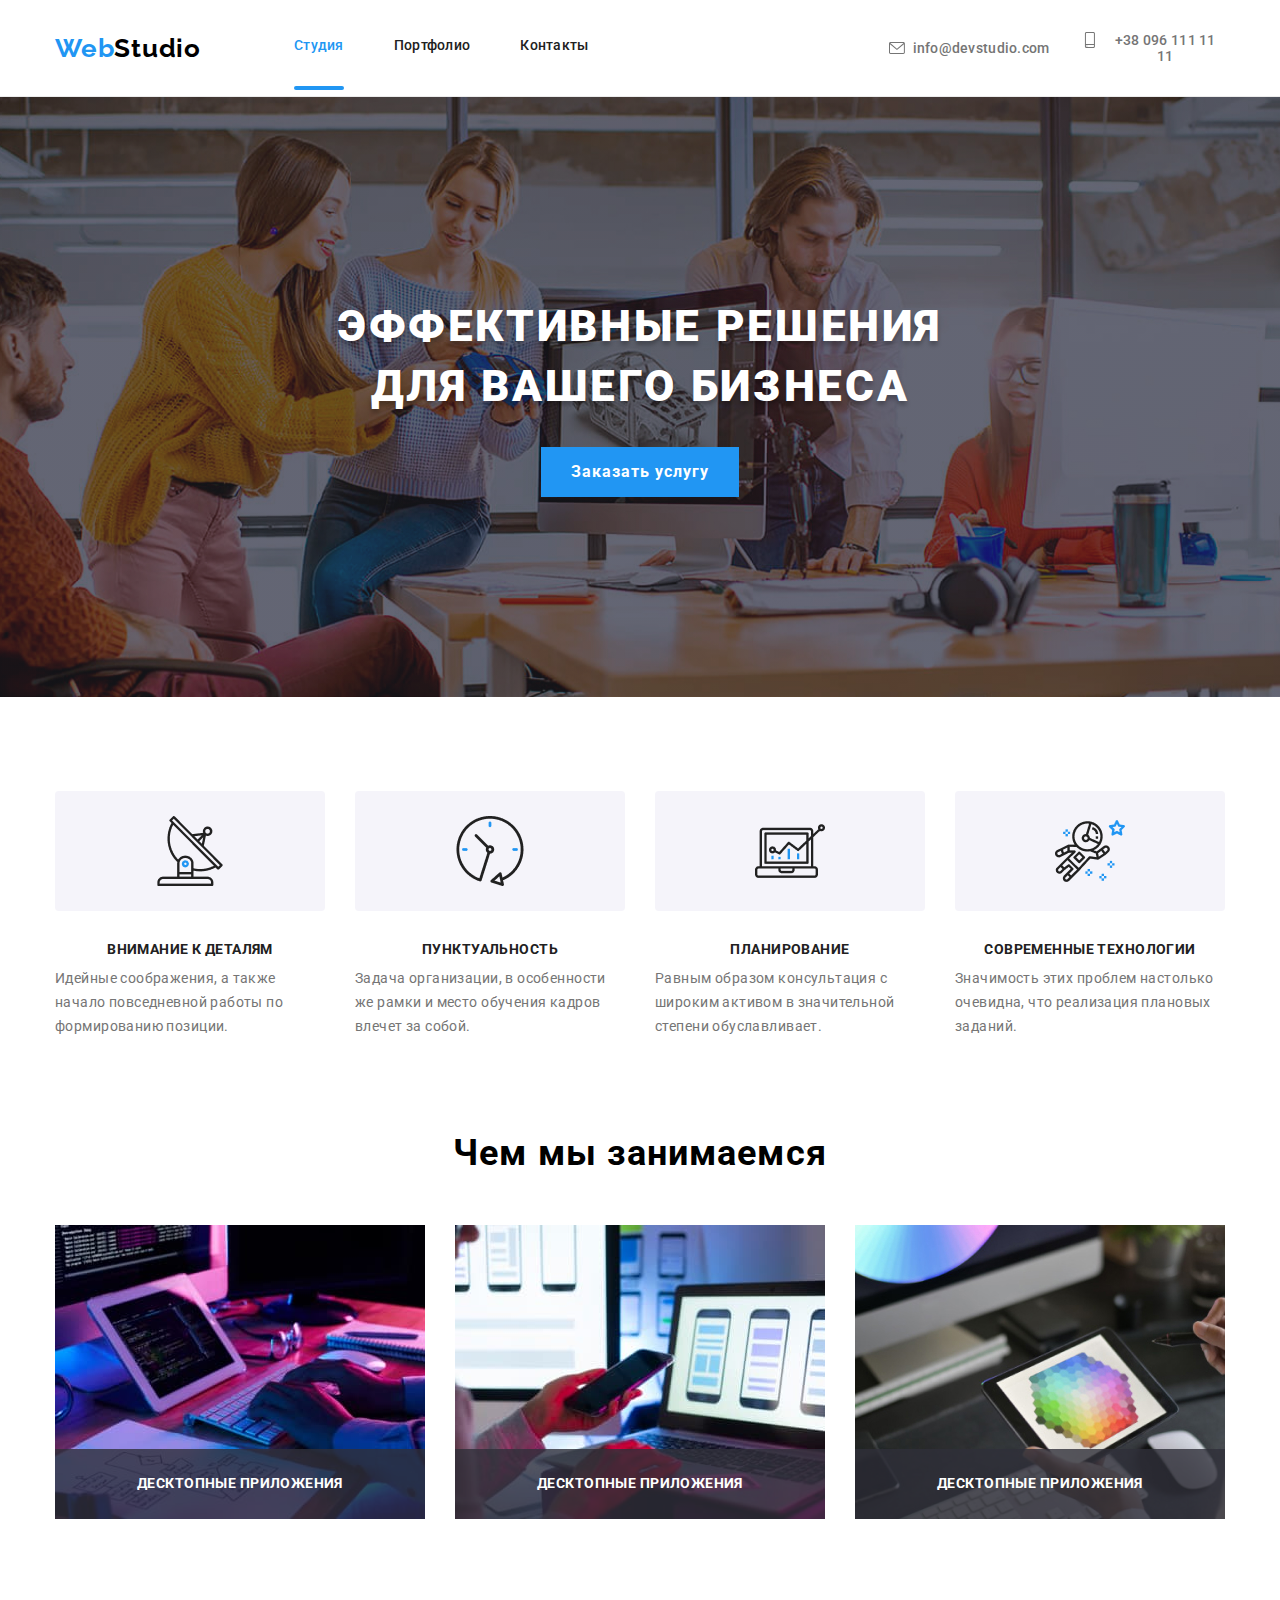
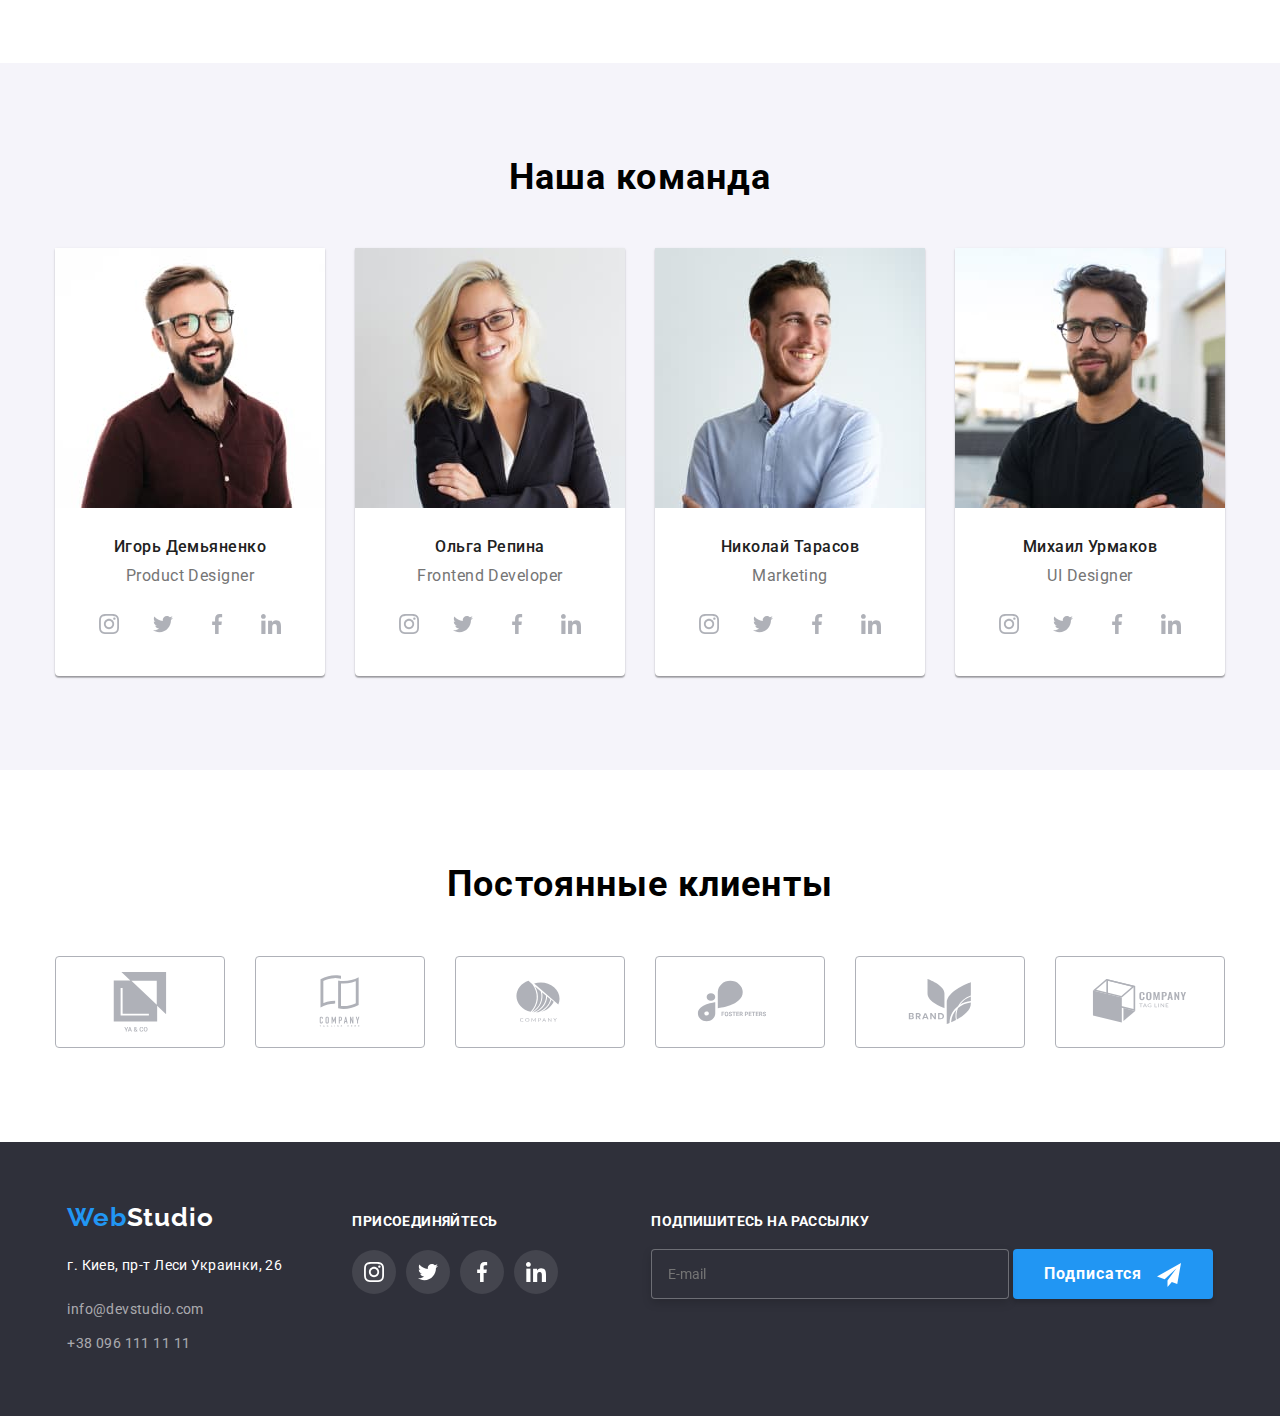
==== commit c27e307f: "fix styles" ====
--- a/index.html
+++ b/index.html
@@ -20,11 +20,11 @@
                 <button class="mobile-button " type="button" data-menu-button
                 aria-expanded="false"
                 aria-controls="menu-container">
-                <svg width="40" height="40" aria-label="Переключатель мобильного меню">
+                <svg class="open-burger" width="40" height="40" aria-label="Переключатель мобильного меню">
                 <use class="mobile-button__icon-open" href="./images/icons.svg#burger-menu"></use>
                 </svg>
       
-                <svg class="close-burger" width="40" height="40" aria-label="Переключатель мобильного меню">
+                <svg class="close-burger" width="20" height="20" aria-label="Переключатель мобильного меню">
                 <use class="mobile-button__icon-close" href="./images/icons.svg#cross"></use> 
                 </svg>
                 </button>
@@ -76,10 +76,10 @@
     <main>
         <!-- Хиро   -->
         <section class="hero" >
-            <div class="hero--container">
+            <!-- <div class="hero--container"> -->
                 <h1 class="hero__title">Эффективные решения  для вашего бизнеса</h1>
                 <button class="hero-button" type="button" data-modal-open>Заказать услугу</button>
-            </div>
+            <!-- </div> -->
         </section>
         <!-- Наши привилегии  -->
         <section >
--- a/css/main.min.css
+++ b/css/main.min.css
@@ -1 +1 @@
-body{background-color:#fff;font-family:"Roboto",sans-serif}h1,h2,h3,h4,h5,h6{margin:0px 0px}ul,ol{margin:0;padding:0;list-style-type:none}a{text-decoration:none}p{margin:0}address{font-style:normal}img{display:block}fieldset{border:0;padding:0;margin:0}button{border-width:0}section{padding:94px 0}@media screen and (max-width: 1200px){section{padding-top:60px;padding-bottom:60px}}.container{margin-right:auto;margin-left:auto;padding-left:15px;padding-right:15px}@media screen and (min-width: 480px){.container{width:480px}}@media screen and (min-width: 768px){.container{width:768px}}@media screen and (min-width: 1200px){.container{width:1200px}}:root{--main-color: #212121;--secondary-color: #757575}.is-hidden{opacity:0;visibility:hidden;pointer-events:none}.hide--title{position:absolute;width:1px;height:1px;margin:-1px;border:0;padding:0;white-space:nowrap;-webkit-clip-path:inset(100%);clip-path:inset(100%);clip:rect(0 0 0 0);overflow:hidden}.page-header{border-bottom:1px solid #ececec}.logo{color:#000;font-family:"Raleway";font-style:normal;font-weight:700;font-size:26px;line-height:1.19;letter-spacing:.03em}.footer-logo{color:#fff;font-family:"Raleway";font-style:normal;font-weight:700;font-size:26px;line-height:1.19;letter-spacing:.03em}.logo--color{color:#2196f3}.navigation{display:flex;align-items:center;justify-content:center;min-height:60px}@media screen and (max-width: 768px){.navigation{justify-content:space-between}}.mobile-button{display:inline-flex;background-color:rgba(0,0,0,0);margin:0;padding:0;border:none;cursor:pointer;z-index:990}@media screen and (min-width: 768px){.mobile-button{display:none}}.mobile-button:hover .mobile-button__icon-open{fill:#2196f3}.mobile-button:hover .mobile-button__icon-close{fill:#2196f3}.mobile-button__icon-close{display:none}.mobile-button.is-open .mobile-button__icon-close{display:block}.mobile-button.is-open .mobile-button__icon-open{display:none}.close-burger{position:fixed;top:10px;right:15px}.menu-container{background-color:#fff;padding:48px 40px;text-align:center}@media screen and (max-width: 767px){.menu-container{display:none;position:fixed;top:0;left:0;width:100vw;height:100vh;z-index:900}.menu-container.is-open{display:block}}@media screen and (min-width: 768px){.menu-container{display:flex;justify-content:center;align-items:center;padding:0}}@media screen and (min-width: 1200px){.menu-container{gap:300px}}.site-navigation{display:flex;flex-direction:column;align-items:flex-start}@media screen and (max-width: 768px){.site-navigation{margin-bottom:306px;margin-left:0}}@media screen and (min-width: 768px){.site-navigation{flex-direction:row;gap:50px;margin-left:88px;margin-bottom:0}}@media screen and (min-width: 1200px){.site-navigation{margin-left:93px}}.site-navigation__link{display:block;padding-top:16px;padding-bottom:16px;font-style:normal;font-weight:500;font-size:40px;line-height:1.14;letter-spacing:.02em;color:#212121;transition:250ms;transition-timing-function:cubic-bezier(0.4, 0, 0.2, 1)}.site-navigation__link:hover,.site-navigation__link:focus{color:#2196f3;transition:250ms;transition-timing-function:cubic-bezier(0.4, 0, 0.2, 1)}@media screen and (min-width: 768px){.site-navigation__link{padding-top:32px;padding-bottom:32px;font-size:14px;line-height:1.14}}.current-session::after{content:"";display:block;width:100%;height:4px;background:#2196f3;border-radius:2px}.current-session--link{color:#2196f3}.auth-navigation{display:flex;flex-direction:column-reverse}@media screen and (max-width: 768px){.auth-navigation{margin-bottom:64px}}@media screen and (min-width: 768px){.auth-navigation{flex-direction:column;justify-content:center;margin-bottom:0}}@media screen and (min-width: 1200px){.auth-navigation{display:flex;flex-direction:row;align-items:center}}@media screen and (min-width: 768px)and (max-width: 1199px){.auth-navigation__item{margin-left:90px}}@media screen and (min-width: 1200px){.auth-navigation__item:first-child{margin-right:32px}}.auth-navigation__link{display:flex;padding-top:16px;padding-bottom:16px;color:var(--secondary-color);font-style:normal;font-weight:500;font-size:14px;line-height:1.15;letter-spacing:.02em;transition:250ms;transition-timing-function:cubic-bezier(0.4, 0, 0.2, 1)}@media screen and (max-width: 768px){.auth-navigation__link{font-size:34px;line-height:1.17}}@media screen and (min-width: 768px)and (max-width: 1200px){.auth-navigation__link{padding:5px 0px;font-size:12px;line-height:1.14}}@media screen and (min-width: 1200px){.auth-navigation__link{padding-top:32px;padding-bottom:32px}}.auth-navigation__link:hover,.auth-navigation__link:focus{color:#2196f3;transition:250ms;transition-timing-function:cubic-bezier(0.4, 0, 0.2, 1)}.auth-navigation__link:hover .contact-icon,.auth-navigation__link:focus .contact-icon{fill:#2196f3;transition:250ms;transition-timing-function:cubic-bezier(0.4, 0, 0.2, 1)}.contact-icon{display:flex;fill:var(--secondary-color);margin-right:10px;display:none}.contact-icon:hover{fill:var(--secondary-color)}@media screen and (min-width: 768px){.contact-icon{display:block}}@media screen and (min-width: 768px){.contact-icon{margin-right:8px}}.mobile-list{display:flex}@media screen and (min-width: 768px){.mobile-list{display:none}}.mobile-list__item{border-right:1px solid rgba(33,33,33,.2);margin-right:10px}.mobile-list__link{padding-right:10px;text-decoration:none;color:#2196f3;font-size:24px}.hero{max-width:1600px;background-image:linear-gradient(to right, rgba(47, 48, 58, 0.4), rgba(47, 48, 58, 0.4)),url(../images/hero-bg/hero-bg.jpg);background-position:center;background-size:cover;background-repeat:no-repeat;background-color:#2f303a;margin-left:auto;margin-right:auto}@media screen and (max-width: 576px){.hero{background-image:linear-gradient(to right, rgba(47, 48, 58, 0.4), rgba(47, 48, 58, 0.4)),url("../images/hero-bg/mobile-img1x.jpg")}}@media not all,screen and (max-width: 576px)and (-webkit-min-device-pixel-ratio: 2),screen and (max-width: 576px)and (min-resolution: 192dpi),screen and (max-width: 576px)and (min-resolution: 2dppx){.hero{background-image:linear-gradient(to right, rgba(47, 48, 58, 0.4), rgba(47, 48, 58, 0.4)),url("../images/hero-bg/mobile-img@2x.jpg")}}@media screen and (min-width: 576px){.hero{background-image:linear-gradient(to right, rgba(47, 48, 58, 0.4), rgba(47, 48, 58, 0.4)),url("../images/hero-bg/tablet-img1x.jpg")}}@media not all,screen and (min-width: 576px)and (-webkit-min-device-pixel-ratio: 2),screen and (min-width: 576px)and (min-resolution: 192dpi),screen and (min-width: 576px)and (min-resolution: 2dppx){.hero{background-image:linear-gradient(to right, rgba(47, 48, 58, 0.4), rgba(47, 48, 58, 0.4)),url("../images/hero-bg/tablet-img@2x.jpg")}}@media screen and (min-width: 1200px){.hero{padding-top:200px;padding-bottom:200px;background-image:linear-gradient(to right, rgba(47, 48, 58, 0.4), rgba(47, 48, 58, 0.4)),url("../images/hero-bg/dekstop-img1x.jpg")}}@media not all,screen and (min-width: 1200px)and (-webkit-min-device-pixel-ratio: 2),screen and (min-width: 1200px)and (min-resolution: 192dpi),screen and (min-width: 1200px)and (min-resolution: 2dppx){.hero{background-image:linear-gradient(to right, rgba(47, 48, 58, 0.4), rgba(47, 48, 58, 0.4)),url("../images/hero-bg/dekstop-img@2x.jpg")}}.hero__title{display:block;width:696px;margin-left:auto;margin-right:auto;margin-bottom:30px;color:#000;font-weight:900;font-size:44px;line-height:1.36;text-align:center;letter-spacing:.06em;text-transform:uppercase;color:#fff;text-shadow:0px 4px 4px rgba(0,0,0,.25)}@media screen and (max-width: 1199px){.hero__title{font-size:26px;line-height:1.61;width:360px}}.hero-button{margin-left:auto;margin-right:auto;padding:10px 30px;background-color:#2196f3;color:#fff;font-family:"Roboto";font-style:normal;font-weight:700;font-size:16px;line-height:1.88;display:flex;align-items:center;text-align:center;letter-spacing:.06em;cursor:pointer}.hero--container{padding-top:100px;padding-bottom:100px}@media screen and (min-width: 768px){.benefits{display:flex;flex-wrap:wrap;margin:-15px}}@media screen and (max-width: 767px){.benefits__item:not(:last-child){margin-bottom:30px}}@media screen and (min-width: 768px){.benefits__item{width:calc((100% - 60px)/2);margin:15px}}@media screen and (min-width: 1200px){.benefits__item{width:calc((100% - 120px)/4);margin:15px}}.benefits__item:before{display:block;content:"";height:120px;background-color:#f5f4fa;background-position:center;background-repeat:no-repeat;border-radius:4px;margin-bottom:30px}.benefits__titel{margin-bottom:10px;color:var(--main-color);font-style:normal;font-weight:700;font-size:14px;line-height:1.15;letter-spacing:.03em;text-transform:uppercase;text-align:center}.benefits__article{color:var(--secondary-color);font-weight:400;font-size:14px;line-height:1.71;letter-spacing:.03em}.icon-antenna::before{background-image:url("../images/icon/antenna.png")}.icon-clock::before{background-image:url("../images/icon/clock.png")}.icon-diagram::before{background-image:url("../images/icon/diagram.png")}.icon-astrounaut::before{background-image:url("../images/icon/astronaut.png")}.work{display:flex;justify-content:space-between;padding-top:0}@media screen and (max-width: 1200px){.work{display:none}}@media screen and (min-width: 1200px){.work{display:flex}}.work__titel{margin-bottom:50px;font-weight:700;font-size:36px;line-height:1.16;text-align:center;letter-spacing:.03em}.wokr-section{position:relative;margin-bottom:50px;color:var(--main-color);font-weight:700;font-size:36px;line-height:1.16;text-align:center;letter-spacing:.03em}.wokr-section__description{position:absolute;left:0;bottom:0;display:flex;justify-content:center;align-items:center;width:370px;height:70px;font-family:"Roboto";font-style:normal;font-weight:700;font-size:14px;line-height:1.14;text-align:center;letter-spacing:.03em;text-transform:uppercase;color:#fff;background:rgba(47,48,58,.8)}.team{background-color:#f5f4fa;background-position:center;text-align:center}.team__thumb{width:100%;margin-bottom:30px}.team__title{margin-bottom:50px;font-weight:700;font-size:36px;line-height:1.16;text-align:center;letter-spacing:.03em}.team-persons{justify-content:center;text-align:center}@media screen and (min-width: 768px){.team-persons{display:flex;flex-wrap:wrap;margin:-15px}}.team-persons__item{background-color:#fff;box-shadow:0px 1px 3px rgba(0,0,0,.12),0px 1px 1px rgba(0,0,0,.14),0px 2px 1px rgba(0,0,0,.2);border-radius:0px 0px 4px 4px}@media screen and (max-width: 767px){.team-persons__item:not(:last-child){margin-bottom:30px}}@media screen and (min-width: 768px){.team-persons__item{width:calc((100% - 60px)/2);margin:15px}}@media screen and (min-width: 1200px){.team-persons__item{width:calc((100% - 120px)/4);margin:15px}}.team-description{padding-bottom:0px}.team-description__name{color:var(--main-color);font-family:"Roboto";font-style:normal;font-weight:500;font-size:16px;line-height:1.18;letter-spacing:.03em}.team-description__article{margin-top:10px;color:var(--secondary-color);font-family:"Roboto";font-style:normal;font-weight:400;font-size:16px;line-height:1.18;letter-spacing:.03em}.team-socials{display:flex;width:206px;height:44px;justify-content:space-between;align-items:center;margin:16px auto 30px auto}.team-socials .team-socials__item:hover,.team-socials__item .team-socials__link:focus{background-color:#2196f3;transition:250ms;transition-timing-function:cubic-bezier(0.4, 0, 0.2, 1)}.team-socials__item .team-socials__link:focus .team-socials__icon,.team-socials .team-socials__item:hover .team-socials__icon{fill:#fff;transition:250ms;transition-timing-function:cubic-bezier(0.4, 0, 0.2, 1)}.team-socials__link{display:block;align-items:center;width:44px;height:44px;padding-top:12px;padding-bottom:12px;border-radius:50%}.team-socials__icon{width:20px;height:20px;fill:#afb1b8;transition:250ms;transition-timing-function:cubic-bezier(0.4, 0, 0.2, 1)}.team-socials__item{border-radius:50%;transition:250ms;transition-timing-function:cubic-bezier(0.4, 0, 0.2, 1)}.client-title{margin-bottom:50px;margin-top:0px;font-weight:700;font-size:36px;line-height:1.16;text-align:center;letter-spacing:.03em}@media screen and (max-width: 1199px){.client-title{margin-bottom:30px;font-size:28px}}.client-list{display:flex;justify-content:center;margin:-15px}@media screen and (max-width: 1199px){.client-list{flex-wrap:wrap}}.client-list__item{margin:15px}@media screen and (max-width: 767px){.client-list__item{width:calc((100% - 60px)/2)}}@media screen and (min-width: 768px)and (max-width: 1199px){.client-list__item{width:calc((100% - 90px)/3)}}@media screen and (min-width: 1200px){.client-list__item{width:calc(100% - 30px)}}.client-list__link{display:flex;align-items:center;justify-content:center;width:100%;height:92px;border:1px solid #afb1b8;border-radius:4px;transition:250ms;transition-timing-function:cubic-bezier(0.4, 0, 0.2, 1)}.client-list__link:hover,.client-list__link:focus{border:1px solid #2196f3;transition:250ms;transition-timing-function:cubic-bezier(0.4, 0, 0.2, 1)}.client-list__link:hover .client-list__icon,.client-list__link:focus .client-list__icon{fill:#2196f3;transition:250ms;transition-timing-function:cubic-bezier(0.4, 0, 0.2, 1)}.client-list__icon{fill:#afb1b8;transition:250ms;transition-timing-function:cubic-bezier(0.4, 0, 0.2, 1)}.footer{padding-top:60px;padding-bottom:60px;background-color:#2f303a;font-style:normal;font-weight:400;font-size:14px;line-height:1.71;letter-spacing:.03em;text-align:center}@media screen and (min-width: 1200px){.footer{text-align:left}}@media screen and (max-width: 1199px){.footer--container{display:flex;flex-wrap:wrap;justify-content:center;align-items:baseline;-moz-column-gap:165px;column-gap:165px}}@media screen and (min-width: 1200px){.footer--container{display:flex;flex-wrap:nowrap;align-items:baseline;justify-content:center}}.footer-main{text-align:center}@media screen and (min-width: 1200px){.footer-main{text-align:left}}.footer-adress{display:flex;flex-direction:column}@media screen and (max-width: 1199px){.footer-adress{margin-bottom:60px}}.footer-adress__article{margin-top:20px;margin-bottom:10px;color:#fff;font-weight:400;font-size:14px;line-height:1.71;letter-spacing:.03em}.footer-adress__link{margin-top:10px;font-weight:400;font-size:14px;line-height:1.71;letter-spacing:.03em;color:rgba(255,255,255,.6)}.footer-social{display:flex;flex-direction:column;align-items:center;margin-bottom:60px}@media screen and (min-width: 768px){.footer-social{margin-bottom:0}}@media screen and (min-width: 1200px){.footer-social{margin-left:70px;align-items:flex-start}}.footer-social__title{font-family:"Roboto";font-style:normal;font-weight:700;font-size:14px;line-height:1.14;letter-spacing:.03em;text-transform:uppercase;color:#fff}.footer-social-list{display:flex;width:206px;height:44px;justify-content:space-between;align-items:center;margin-top:20px}.footer-social-list .footer-social-list__item{border-radius:50%;transition:250ms;transition-timing-function:cubic-bezier(0.4, 0, 0.2, 1)}.footer-social-list .footer-social-list__item:hover,.footer-social-list .footer-social-list__link:focus{background-color:#2196f3;transition:250ms;transition-timing-function:cubic-bezier(0.4, 0, 0.2, 1)}.footer-social-list__link{display:flex;align-items:center;justify-content:center;width:44px;height:44px;background:rgba(255,255,255,.1);border-radius:50%}.footer-social-list-icon{width:20px;height:20px;fill:#fff}@media screen and (max-width: 1199px){.footer-form{text-align:center}}@media screen and (min-width: 1200px){.footer-form{align-items:flex-end;margin-left:93px}}.footer-form__label{display:block;margin-top:0;font-family:"Roboto";font-style:normal;font-weight:700;font-size:14px;line-height:16px;letter-spacing:.03em;text-transform:uppercase;color:#fff}.footer-form__input{height:50px;margin-top:20px;padding-left:16px;color:#fff;border:1px solid rgba(255,255,255,.3);filter:drop-shadow(0px 4px 4px rgba(0, 0, 0, 0.15));border-radius:4px;background-color:#2f303a}@media screen and (min-width: 480px){.footer-form__input{width:450px}}@media screen and (min-width: 1200px){.footer-form__input{width:358px}}.footer-form__button{width:200px;height:50px;font-family:"Roboto";font-style:normal;font-weight:700;font-size:16px;line-height:1.88;letter-spacing:.06em;color:#fff;background:#2196f3;box-shadow:0px 4px 4px rgba(0,0,0,.15);border-radius:4px;margin-top:20px}.footer-form__icon{fill:#fff;margin-left:10px;vertical-align:middle}@media screen and (max-width: 1199px){.footer-form__container{display:flex;flex-direction:column;align-items:center}}.portfolio-buttons{display:flex;margin-bottom:56px;justify-content:center}.portfolio-buttons__item:not(:last-child){margin-right:8px}.portfolio-buttons__button{display:block;padding:6px 22px;background:#f5f4fa;font-weight:500;font-size:16px;line-height:1.62;text-align:center;letter-spacing:.03em;color:#212121;border:none;border-radius:4px;transition:background-color 250ms cubic-bezier(0.4, 0, 0.2, 1),color 250ms cubic-bezier(0.4, 0, 0.2, 1)}.portfolio-buttons__button:focus,.portfolio-buttons__button:hover{background-color:#2196f3;color:#fff;box-shadow:0px 3px 1px rgba(0,0,0,.1),0px 1px 2px rgba(0,0,0,.08),0px 2px 2px rgba(0,0,0,.12);transition:background-color 250ms cubic-bezier(0.4, 0, 0.2, 1),color 250ms cubic-bezier(0.4, 0, 0.2, 1)}.portfolio{display:flex;flex-wrap:wrap}.portfolio__item{width:370px;margin-right:30px;margin-bottom:30px;background:#fff;border:1px solid #eee}.portfolio__item:focus,.portfolio__item:hover{transition:250ms;transition-timing-function:cubic-bezier(0.4, 0, 0.2, 1);box-shadow:0px 1px 1px rgba(0,0,0,.12),0px 4px 4px rgba(0,0,0,.06),1px 4px 6px rgba(0,0,0,.16)}.portfolio__item:nth-child(3n){margin-right:0px}.portfolio__item:nth-last-child(-n+3){margin-bottom:0px}.portfolio__item:hover .portfolio-overlay{transform:translateY(0)}.portfolio__thumb{position:relative;overflow:hidden}.portfolio__title{margin-bottom:4px;font-weight:700;font-size:18px;line-height:2;letter-spacing:.06em;color:#212121}.portfolio__article{font-weight:400;font-size:16px;line-height:1.88;letter-spacing:.03em;color:#757575}.portfolio__description{padding-left:24px;padding-bottom:20px;padding-top:20px}.portfolio-overlay{position:absolute;top:0;right:0;width:100%;height:100%;padding:64px 24px;background-color:rgba(33,150,243,.9);transform:translateY(100%);transition:transform 250ms;transition-timing-function:cubic-bezier(0.4, 0, 0.2, 1)}.portfolio-overlay__description{font-family:"Roboto";font-style:normal;font-weight:400;font-size:18px;line-height:1.56;letter-spacing:.03em;color:#fff}.backdrop{position:fixed;top:0;left:0;width:100%;height:100%;background:rgba(0,0,0,.2);transition:opacity .5s,visibility .5s}.modal{position:absolute;top:50%;left:50%;transform:translate(-50%, -50%);overflow-y:scroll;background:#fff;box-shadow:0px 1px 3px rgba(0,0,0,.12),0px 1px 1px rgba(0,0,0,.14),0px 2px 1px rgba(0,0,0,.2);border-radius:4px}@media screen and (min-width: 480px)and (max-width: 1199px){.modal{width:450px}}@media screen and (min-width: 1200px){.modal{min-width:528px;min-height:581px}}.modal__button{position:absolute;top:8px;right:8px;width:30px;height:30px;background:#fff;border:1px solid rgba(0,0,0,.1);border-radius:50%;cursor:pointer}.modal__button:hover .modal__icon,.modal__button:focus .modal__icon{fill:#2196f3}.modal__icon{fill:currentColor;transition:fill 250ms cubic-bezier(0.4, 0, 0.2, 1)}.modal-inner{padding:40px}.modal-inner__title{display:block;margin-bottom:12px;font-family:"Roboto";font-style:normal;font-weight:700;font-size:20px;line-height:1.15;text-align:center;letter-spacing:.03em;color:#212121}.form-feild__label{display:block;margin-bottom:4px;font-family:"Roboto";font-style:normal;font-weight:400;font-size:12px;line-height:1.16;letter-spacing:.01em;color:#757575}.form-field__inner{position:relative}.form-field__input{width:100%;padding:11px 12px 11px 42px;margin-bottom:10px;border:1px solid rgba(33,33,33,.2);border-radius:4px;outline:none;transition:border-color 250ms cubic-bezier(0.4, 0, 0.2, 1)}.form-field__input::-moz-placeholder{font-family:"Roboto";font-style:normal;font-weight:400;font-size:12px;line-height:1.16;letter-spacing:.01em;color:rgba(117,117,117,.5)}.form-field__input:-ms-input-placeholder{font-family:"Roboto";font-style:normal;font-weight:400;font-size:12px;line-height:1.16;letter-spacing:.01em;color:rgba(117,117,117,.5)}.form-field__input::placeholder{font-family:"Roboto";font-style:normal;font-weight:400;font-size:12px;line-height:1.16;letter-spacing:.01em;color:rgba(117,117,117,.5)}.form-field__input:focus,.form-field__input:hover{border-color:#2196f3}.form-field__input:hover+.form-field__icon,.form-field__input:focus+.form-field__icon,.form-field__input:active+.form-field__icon{fill:#2196f3}.form-field__icon{position:absolute;top:50%;left:12px;transform:translateY(-80%);fill:CurrentColor;transition:fill 250ms cubic-bezier(0.4, 0, 0.2, 1)}.form-field-texarea{resize:none;padding:12px 16px}.form-field--checkbox{display:flex}@media screen and (min-width: 1199px){.form-field--checkbox{padding-left:13px}}.form-field__checkbox-input{-webkit-appearance:none;-moz-appearance:none;appearance:none}.form-field__checkbox-input:checked+.form-field__checkbox-icon{opacity:1}.form-field__checkbox-control{display:flex;align-items:center;justify-content:center;width:16px;height:15px;margin-top:3px;margin-right:9px;background-color:#fff;border:2px solid #212121;border-radius:4px}.form-field__checkbox-icon{opacity:0;flex-shrink:0;fill:#fff;transition:opacity 250ms cubic-bezier(0.4, 0, 0.2, 1);background-color:#2196f3;border-radius:2px}.form-field__checkbox-label{font-family:"Roboto";font-style:normal;font-weight:400;font-size:14px;line-height:1.71;letter-spacing:.03em;color:#757575}@media screen and (max-width: 1199px){.form-field__checkbox-label{font-size:12px}}.form-field__terms-link{-webkit-text-decoration-line:underline;text-decoration-line:underline;color:#2196f3}.form-field__button{display:block;margin-left:auto;margin-right:auto;margin-top:30px;width:200px;height:50px;padding:10px 55px;font-family:"Roboto";font-style:normal;font-weight:700;font-size:16px;line-height:1.88;letter-spacing:.06em;color:#fff;cursor:pointer;background:#188ce8;border-radius:4px;transition:box-shadow 250ms cubic-bezier(0.4, 0, 0.2, 1)}.form-field__button:active,.form-field__button:focus{box-shadow:0px 4px 4px rgba(0,0,0,.15)}/*# sourceMappingURL=main.min.css.map */+body{background-color:#fff;font-family:"Roboto",sans-serif}h1,h2,h3,h4,h5,h6{margin:0px 0px}ul,ol{margin:0;padding:0;list-style-type:none}a{text-decoration:none}p{margin:0}address{font-style:normal}img{display:block}fieldset{border:0;padding:0;margin:0}button{border-width:0}section{padding:94px 0}@media screen and (max-width: 1200px){section{padding-top:60px;padding-bottom:60px}}.container{margin-right:auto;margin-left:auto;padding-left:15px;padding-right:15px}@media screen and (min-width: 480px){.container{width:480px}}@media screen and (min-width: 768px){.container{width:768px}}@media screen and (min-width: 1200px){.container{width:1200px}}:root{--main-color: #212121;--secondary-color: #757575}.is-hidden{opacity:0;visibility:hidden;pointer-events:none}.hide--title{position:absolute;width:1px;height:1px;margin:-1px;border:0;padding:0;white-space:nowrap;-webkit-clip-path:inset(100%);clip-path:inset(100%);clip:rect(0 0 0 0);overflow:hidden}.page-header{border-bottom:1px solid #ececec}.logo{color:#000;font-family:"Raleway";font-style:normal;font-weight:700;font-size:26px;line-height:1.19;letter-spacing:.03em}.footer-logo{color:#fff;font-family:"Raleway";font-style:normal;font-weight:700;font-size:26px;line-height:1.19;letter-spacing:.03em}.logo--color{color:#2196f3}.navigation{display:flex;align-items:center;justify-content:center;min-height:60px}@media screen and (max-width: 768px){.navigation{justify-content:space-between}}.mobile-button{display:inline-flex;background-color:rgba(0,0,0,0);margin:0;padding:0;border:none;cursor:pointer;z-index:990}@media screen and (min-width: 768px){.mobile-button{display:none}}.mobile-button__icon-close{width:40px;height:40px}.mobile-button:hover .mobile-button__icon-open{fill:#2196f3}.mobile-button:hover .mobile-button__icon-close{fill:#2196f3}.mobile-button__icon-close{display:none}.mobile-button.is-open .mobile-button__icon-close{display:block}.mobile-button.is-open .mobile-button__icon-open{display:none}.close-burger{position:fixed;top:20px;right:25px}.open-burger{position:absolute;top:10px;right:15px}.menu-container{background-color:#fff;padding:48px 40px;text-align:center}@media screen and (max-width: 767px){.menu-container{display:none;position:fixed;top:0;left:0;width:100vw;height:100vh;z-index:900}.menu-container.is-open{display:flex;flex-direction:column;justify-content:space-between}}@media screen and (min-width: 768px){.menu-container{display:flex;justify-content:center;align-items:center;padding:0}}@media screen and (min-width: 1200px){.menu-container{gap:300px}}.site-navigation{display:flex;flex-direction:column;align-items:flex-start}@media screen and (max-width: 768px){.site-navigation{margin-bottom:306px;margin-left:0}}@media screen and (min-width: 768px){.site-navigation{flex-direction:row;gap:50px;margin-left:88px;margin-bottom:0}}@media screen and (min-width: 1200px){.site-navigation{margin-left:93px}}.site-navigation__link{display:block;padding-top:16px;padding-bottom:16px;font-style:normal;font-weight:500;font-size:40px;line-height:1.14;letter-spacing:.02em;color:#212121;transition:250ms;transition-timing-function:cubic-bezier(0.4, 0, 0.2, 1)}.site-navigation__link:hover,.site-navigation__link:focus{color:#2196f3;transition:250ms;transition-timing-function:cubic-bezier(0.4, 0, 0.2, 1)}@media screen and (min-width: 768px){.site-navigation__link{padding-top:32px;padding-bottom:32px;font-size:14px;line-height:1.14}}.current-session::after{content:"";display:block;width:100%;height:4px;background:#2196f3;border-radius:2px}.current-session--link{color:#2196f3}.auth-navigation{display:flex;flex-direction:column-reverse}@media screen and (max-width: 768px){.auth-navigation{margin-bottom:64px}}@media screen and (min-width: 768px){.auth-navigation{flex-direction:column;justify-content:center;margin-bottom:0}}@media screen and (min-width: 1200px){.auth-navigation{display:flex;flex-direction:row;align-items:center}}@media screen and (min-width: 768px)and (max-width: 1199px){.auth-navigation__item{margin-left:90px}}@media screen and (min-width: 1200px){.auth-navigation__item:first-child{margin-right:32px}}.auth-navigation__link{display:flex;padding-top:16px;padding-bottom:16px;color:var(--secondary-color);font-style:normal;font-weight:500;font-size:14px;line-height:1.15;letter-spacing:.02em;transition:250ms;transition-timing-function:cubic-bezier(0.4, 0, 0.2, 1)}@media screen and (max-width: 768px){.auth-navigation__link{font-size:34px;line-height:1.17}}@media screen and (min-width: 768px)and (max-width: 1200px){.auth-navigation__link{padding:5px 0px;font-size:12px;line-height:1.14}}@media screen and (min-width: 1200px){.auth-navigation__link{padding-top:32px;padding-bottom:32px}}.auth-navigation__link:hover,.auth-navigation__link:focus{color:#2196f3;transition:250ms;transition-timing-function:cubic-bezier(0.4, 0, 0.2, 1)}.auth-navigation__link:hover .contact-icon,.auth-navigation__link:focus .contact-icon{fill:#2196f3;transition:250ms;transition-timing-function:cubic-bezier(0.4, 0, 0.2, 1)}.contact-icon{display:flex;fill:var(--secondary-color);margin-right:10px;display:none}.contact-icon:hover{fill:var(--secondary-color)}@media screen and (min-width: 768px){.contact-icon{display:block}}@media screen and (min-width: 768px){.contact-icon{margin-right:8px}}.mobile-list{display:flex}@media screen and (min-width: 768px){.mobile-list{display:none}}.mobile-list__item{border-right:1px solid rgba(33,33,33,.2);margin-right:10px}.mobile-list__link{padding-right:10px;text-decoration:none;color:#2196f3;font-size:24px}.hero{max-width:1600px;background-image:linear-gradient(to right, rgba(47, 48, 58, 0.4), rgba(47, 48, 58, 0.4)),url(../images/hero-bg/hero-bg.jpg);background-position:center;background-size:cover;background-repeat:no-repeat;background-color:#2f303a;margin-left:auto;margin-right:auto;padding-top:118px;padding-bottom:118px}@media screen and (max-width: 576px){.hero{background-image:linear-gradient(to right, rgba(47, 48, 58, 0.4), rgba(47, 48, 58, 0.4)),url("../images/hero-bg/mobile-img1x.jpg")}}@media not all,screen and (max-width: 576px)and (-webkit-min-device-pixel-ratio: 2),screen and (max-width: 576px)and (min-resolution: 192dpi),screen and (max-width: 576px)and (min-resolution: 2dppx){.hero{background-image:linear-gradient(to right, rgba(47, 48, 58, 0.4), rgba(47, 48, 58, 0.4)),url("../images/hero-bg/mobile-img@2x.jpg")}}@media screen and (min-width: 576px){.hero{background-image:linear-gradient(to right, rgba(47, 48, 58, 0.4), rgba(47, 48, 58, 0.4)),url("../images/hero-bg/tablet-img1x.jpg")}}@media not all,screen and (min-width: 576px)and (-webkit-min-device-pixel-ratio: 2),screen and (min-width: 576px)and (min-resolution: 192dpi),screen and (min-width: 576px)and (min-resolution: 2dppx){.hero{background-image:linear-gradient(to right, rgba(47, 48, 58, 0.4), rgba(47, 48, 58, 0.4)),url("../images/hero-bg/tablet-img@2x.jpg")}}@media screen and (min-width: 1200px){.hero{padding-top:200px;padding-bottom:200px;background-image:linear-gradient(to right, rgba(47, 48, 58, 0.4), rgba(47, 48, 58, 0.4)),url("../images/hero-bg/dekstop-img1x.jpg")}}@media not all,screen and (min-width: 1200px)and (-webkit-min-device-pixel-ratio: 2),screen and (min-width: 1200px)and (min-resolution: 192dpi),screen and (min-width: 1200px)and (min-resolution: 2dppx){.hero{background-image:linear-gradient(to right, rgba(47, 48, 58, 0.4), rgba(47, 48, 58, 0.4)),url("../images/hero-bg/dekstop-img@2x.jpg")}}.hero__title{display:block;width:696px;margin-left:auto;margin-right:auto;margin-bottom:30px;color:#000;font-weight:900;font-size:44px;line-height:1.36;text-align:center;letter-spacing:.06em;text-transform:uppercase;color:#fff;text-shadow:0px 4px 4px rgba(0,0,0,.25)}@media screen and (max-width: 1199px){.hero__title{font-size:26px;line-height:1.61;width:360px}}.hero-button{margin-left:auto;margin-right:auto;padding:10px 30px;background-color:#2196f3;color:#fff;font-family:"Roboto";font-style:normal;font-weight:700;font-size:16px;line-height:1.88;display:flex;align-items:center;text-align:center;letter-spacing:.06em;cursor:pointer}@media screen and (min-width: 768px){.benefits{display:flex;flex-wrap:wrap;margin:-15px}}@media screen and (max-width: 767px){.benefits__item:not(:last-child){margin-bottom:30px}}@media screen and (min-width: 768px){.benefits__item{width:calc((100% - 60px)/2);margin:15px}}@media screen and (min-width: 1200px){.benefits__item{width:calc((100% - 120px)/4);margin:15px}}.benefits__item:before{display:block;content:"";height:120px;background-color:#f5f4fa;background-position:center;background-repeat:no-repeat;border-radius:4px;margin-bottom:30px}.benefits__titel{margin-bottom:10px;color:var(--main-color);font-style:normal;font-weight:700;font-size:14px;line-height:1.15;letter-spacing:.03em;text-transform:uppercase;text-align:center}.benefits__article{color:var(--secondary-color);font-weight:400;font-size:14px;line-height:1.71;letter-spacing:.03em}.icon-antenna::before{background-image:url("../images/icon/antenna.png")}.icon-clock::before{background-image:url("../images/icon/clock.png")}.icon-diagram::before{background-image:url("../images/icon/diagram.png")}.icon-astrounaut::before{background-image:url("../images/icon/astronaut.png")}.work{display:flex;justify-content:space-between;padding-top:0}@media screen and (max-width: 1200px){.work{display:none}}@media screen and (min-width: 1200px){.work{display:flex}}.work__titel{margin-bottom:50px;font-weight:700;font-size:36px;line-height:1.16;text-align:center;letter-spacing:.03em}.wokr-section{position:relative;margin-bottom:50px;color:var(--main-color);font-weight:700;font-size:36px;line-height:1.16;text-align:center;letter-spacing:.03em}.wokr-section__description{position:absolute;left:0;bottom:0;display:flex;justify-content:center;align-items:center;width:370px;height:70px;font-family:"Roboto";font-style:normal;font-weight:700;font-size:14px;line-height:1.14;text-align:center;letter-spacing:.03em;text-transform:uppercase;color:#fff;background:rgba(47,48,58,.8)}.team{background-color:#f5f4fa;background-position:center;text-align:center}.team__thumb{width:100%;margin-bottom:30px}.team__title{margin-bottom:50px;font-weight:700;font-size:28px;line-height:1.16;text-align:center;letter-spacing:.03em}@media screen and (min-width: 1200px){.team__title{font-size:36px}}.team-persons{justify-content:center;text-align:center}@media screen and (min-width: 768px){.team-persons{display:flex;flex-wrap:wrap;margin:-15px}}.team-persons__item{background-color:#fff;box-shadow:0px 1px 3px rgba(0,0,0,.12),0px 1px 1px rgba(0,0,0,.14),0px 2px 1px rgba(0,0,0,.2);border-radius:0px 0px 4px 4px}@media screen and (max-width: 767px){.team-persons__item:not(:last-child){margin-bottom:30px}}@media screen and (min-width: 768px){.team-persons__item{width:calc((100% - 60px)/2);margin:15px}}@media screen and (min-width: 1200px){.team-persons__item{width:calc((100% - 120px)/4);margin:15px}}.team-description{padding-bottom:0px}.team-description__name{color:var(--main-color);font-family:"Roboto";font-style:normal;font-weight:500;font-size:16px;line-height:1.18;letter-spacing:.03em}.team-description__article{margin-top:10px;color:var(--secondary-color);font-family:"Roboto";font-style:normal;font-weight:400;font-size:16px;line-height:1.18;letter-spacing:.03em}.team-socials{display:flex;width:206px;height:44px;justify-content:space-between;align-items:center;margin:16px auto 30px auto}@media screen and (max-width: 767px){.team-socials{padding-bottom:30px}}.team-socials .team-socials__item:hover,.team-socials__item .team-socials__link:focus{background-color:#2196f3;transition:250ms;transition-timing-function:cubic-bezier(0.4, 0, 0.2, 1)}.team-socials__item .team-socials__link:focus .team-socials__icon,.team-socials .team-socials__item:hover .team-socials__icon{fill:#fff;transition:250ms;transition-timing-function:cubic-bezier(0.4, 0, 0.2, 1)}.team-socials__link{display:block;align-items:center;width:44px;height:44px;padding-top:12px;padding-bottom:12px;border-radius:50%}.team-socials__icon{width:20px;height:20px;fill:#afb1b8;transition:250ms;transition-timing-function:cubic-bezier(0.4, 0, 0.2, 1)}.team-socials__item{border-radius:50%;transition:250ms;transition-timing-function:cubic-bezier(0.4, 0, 0.2, 1)}.client-title{margin-bottom:50px;margin-top:0px;font-weight:700;font-size:36px;line-height:1.16;text-align:center;letter-spacing:.03em}@media screen and (max-width: 1199px){.client-title{margin-bottom:30px;font-size:28px}}.client-list{display:flex;justify-content:center;margin:-15px}@media screen and (max-width: 1199px){.client-list{flex-wrap:wrap}}.client-list__item{margin:15px}@media screen and (max-width: 767px){.client-list__item{width:calc((100% - 60px)/2)}}@media screen and (min-width: 768px)and (max-width: 1199px){.client-list__item{width:calc((100% - 90px)/3)}}@media screen and (min-width: 1200px){.client-list__item{width:calc(100% - 30px)}}.client-list__link{display:flex;align-items:center;justify-content:center;width:100%;height:92px;border:1px solid #afb1b8;border-radius:4px;transition:250ms;transition-timing-function:cubic-bezier(0.4, 0, 0.2, 1)}.client-list__link:hover,.client-list__link:focus{border:1px solid #2196f3;transition:250ms;transition-timing-function:cubic-bezier(0.4, 0, 0.2, 1)}.client-list__link:hover .client-list__icon,.client-list__link:focus .client-list__icon{fill:#2196f3;transition:250ms;transition-timing-function:cubic-bezier(0.4, 0, 0.2, 1)}.client-list__icon{fill:#afb1b8;transition:250ms;transition-timing-function:cubic-bezier(0.4, 0, 0.2, 1)}.footer{padding-top:60px;padding-bottom:60px;background-color:#2f303a;font-style:normal;font-weight:400;font-size:14px;line-height:1.71;letter-spacing:.03em;text-align:center}@media screen and (min-width: 1200px){.footer{text-align:left}}@media screen and (max-width: 1199px){.footer--container{display:flex;flex-wrap:wrap;justify-content:center;align-items:baseline;-moz-column-gap:165px;column-gap:165px}}@media screen and (min-width: 1200px){.footer--container{display:flex;flex-wrap:nowrap;align-items:baseline;justify-content:center}}.footer-main{text-align:center}@media screen and (min-width: 1200px){.footer-main{text-align:left}}.footer-adress{display:flex;flex-direction:column}@media screen and (max-width: 1199px){.footer-adress{margin-bottom:60px}}.footer-adress__article{margin-top:20px;margin-bottom:10px;color:#fff;font-weight:400;font-size:14px;line-height:1.71;letter-spacing:.03em}.footer-adress__link{margin-top:10px;font-weight:400;font-size:14px;line-height:1.71;letter-spacing:.03em;color:rgba(255,255,255,.6)}.footer-social{display:flex;flex-direction:column;align-items:center;margin-bottom:60px}@media screen and (min-width: 768px){.footer-social{margin-bottom:0}}@media screen and (min-width: 1200px){.footer-social{margin-left:70px;align-items:flex-start}}.footer-social__title{font-family:"Roboto";font-style:normal;font-weight:700;font-size:14px;line-height:1.14;letter-spacing:.03em;text-transform:uppercase;color:#fff}.footer-social-list{display:flex;width:206px;height:44px;justify-content:space-between;align-items:center;margin-top:20px}.footer-social-list .footer-social-list__item{border-radius:50%;transition:250ms;transition-timing-function:cubic-bezier(0.4, 0, 0.2, 1)}.footer-social-list .footer-social-list__item:hover,.footer-social-list .footer-social-list__link:focus{background-color:#2196f3;transition:250ms;transition-timing-function:cubic-bezier(0.4, 0, 0.2, 1)}.footer-social-list__link{display:flex;align-items:center;justify-content:center;width:44px;height:44px;background:rgba(255,255,255,.1);border-radius:50%}.footer-social-list-icon{width:20px;height:20px;fill:#fff}@media screen and (max-width: 1199px){.footer-form{text-align:center}}@media screen and (min-width: 1200px){.footer-form{align-items:flex-end;margin-left:93px}}.footer-form__label{display:block;margin-top:0;font-family:"Roboto";font-style:normal;font-weight:700;font-size:14px;line-height:16px;letter-spacing:.03em;text-transform:uppercase;color:#fff}.footer-form__input{height:50px;margin-top:20px;padding-left:16px;color:#fff;border:1px solid rgba(255,255,255,.3);filter:drop-shadow(0px 4px 4px rgba(0, 0, 0, 0.15));border-radius:4px;background-color:#2f303a}@media screen and (min-width: 480px){.footer-form__input{width:450px}}@media screen and (min-width: 1200px){.footer-form__input{width:358px}}.footer-form__button{width:200px;height:50px;font-family:"Roboto";font-style:normal;font-weight:700;font-size:16px;line-height:1.88;letter-spacing:.06em;color:#fff;background:#2196f3;box-shadow:0px 4px 4px rgba(0,0,0,.15);border-radius:4px;margin-top:20px}.footer-form__icon{fill:#fff;margin-left:10px;vertical-align:middle}@media screen and (max-width: 1199px){.footer-form__container{display:flex;flex-direction:column;align-items:center}}.portfolio-buttons{display:flex;margin-bottom:30px;flex-wrap:wrap;gap:8px}@media screen and (min-width: 768px){.portfolio-buttons{justify-content:center}}@media screen and (min-width: 1200px){.portfolio-buttons{margin-bottom:60px}}.portfolio-buttons__button{display:block;padding:6px 22px;background:#f5f4fa;font-weight:500;font-size:16px;line-height:1.62;text-align:center;letter-spacing:.03em;color:#212121;border:none;border-radius:4px;transition:background-color 250ms cubic-bezier(0.4, 0, 0.2, 1),color 250ms cubic-bezier(0.4, 0, 0.2, 1)}.portfolio-buttons__button:focus,.portfolio-buttons__button:hover{background-color:#2196f3;color:#fff;box-shadow:0px 3px 1px rgba(0,0,0,.1),0px 1px 2px rgba(0,0,0,.08),0px 2px 2px rgba(0,0,0,.12);transition:background-color 250ms cubic-bezier(0.4, 0, 0.2, 1),color 250ms cubic-bezier(0.4, 0, 0.2, 1)}.portfolio{display:flex;flex-wrap:wrap;gap:30px}@media screen and (min-width: 1200px){.portfolio{justify-content:center}}.portfolio__item{width:450px;background:#fff;border:1px solid #eee}@media screen and (min-width: 768px){.portfolio__item{width:354px}}@media screen and (min-width: 1200px){.portfolio__item{width:370px}}.portfolio__item:focus,.portfolio__item:hover{transition:250ms;transition-timing-function:cubic-bezier(0.4, 0, 0.2, 1);box-shadow:0px 1px 1px rgba(0,0,0,.12),0px 4px 4px rgba(0,0,0,.06),1px 4px 6px rgba(0,0,0,.16)}.portfolio__item:hover .portfolio-overlay{transform:translateY(0)}.portfolio__thumb{position:relative;overflow:hidden}.portfolio__title{margin-bottom:4px;font-weight:700;font-size:18px;line-height:2;letter-spacing:.06em;color:#212121}.portfolio__article{font-weight:400;font-size:16px;line-height:1.88;letter-spacing:.03em;color:#757575}.portfolio__description{padding-left:24px;padding-bottom:20px;padding-top:20px}.portfolio-overlay{position:absolute;top:0;right:0;width:100%;height:100%;padding:64px 24px;background-color:rgba(33,150,243,.9);transform:translateY(100%);transition:transform 250ms;transition-timing-function:cubic-bezier(0.4, 0, 0.2, 1)}.portfolio-overlay__description{font-family:"Roboto";font-style:normal;font-weight:400;font-size:18px;line-height:1.56;letter-spacing:.03em;color:#fff}.backdrop{position:fixed;top:0;left:0;width:100%;height:100%;background:rgba(0,0,0,.2);transition:opacity .5s,visibility .5s}.modal{position:absolute;top:50%;left:50%;transform:translate(-50%, -50%);overflow-y:scroll;background:#fff;box-shadow:0px 1px 3px rgba(0,0,0,.12),0px 1px 1px rgba(0,0,0,.14),0px 2px 1px rgba(0,0,0,.2);border-radius:4px}@media screen and (min-width: 480px)and (max-width: 1199px){.modal{width:450px}}@media screen and (min-width: 1200px){.modal{min-width:528px;min-height:581px}}.modal__button{position:absolute;top:8px;right:8px;width:30px;height:30px;background:#fff;border:1px solid rgba(0,0,0,.1);border-radius:50%;cursor:pointer}.modal__button:hover .modal__icon,.modal__button:focus .modal__icon{fill:#2196f3}.modal__icon{fill:currentColor;transition:fill 250ms cubic-bezier(0.4, 0, 0.2, 1)}.modal-inner{padding:40px}.modal-inner__title{display:block;margin-bottom:12px;font-family:"Roboto";font-style:normal;font-weight:700;font-size:20px;line-height:1.15;text-align:center;letter-spacing:.03em;color:#212121}.form-feild__label{display:block;margin-bottom:4px;font-family:"Roboto";font-style:normal;font-weight:400;font-size:12px;line-height:1.16;letter-spacing:.01em;color:#757575}.form-field__inner{position:relative}.form-field__input{width:100%;padding:11px 12px 11px 42px;margin-bottom:10px;border:1px solid rgba(33,33,33,.2);border-radius:4px;outline:none;transition:border-color 250ms cubic-bezier(0.4, 0, 0.2, 1)}.form-field__input::-moz-placeholder{font-family:"Roboto";font-style:normal;font-weight:400;font-size:12px;line-height:1.16;letter-spacing:.01em;color:rgba(117,117,117,.5)}.form-field__input:-ms-input-placeholder{font-family:"Roboto";font-style:normal;font-weight:400;font-size:12px;line-height:1.16;letter-spacing:.01em;color:rgba(117,117,117,.5)}.form-field__input::placeholder{font-family:"Roboto";font-style:normal;font-weight:400;font-size:12px;line-height:1.16;letter-spacing:.01em;color:rgba(117,117,117,.5)}.form-field__input:focus,.form-field__input:hover{border-color:#2196f3}.form-field__input:hover+.form-field__icon,.form-field__input:focus+.form-field__icon,.form-field__input:active+.form-field__icon{fill:#2196f3}.form-field__icon{position:absolute;top:50%;left:12px;transform:translateY(-80%);fill:CurrentColor;transition:fill 250ms cubic-bezier(0.4, 0, 0.2, 1)}.form-field-texarea{resize:none;padding:12px 16px}.form-field--checkbox{display:flex}@media screen and (min-width: 1199px){.form-field--checkbox{padding-left:13px}}.form-field__checkbox-input{-webkit-appearance:none;-moz-appearance:none;appearance:none}.form-field__checkbox-input:checked+.form-field__checkbox-icon{opacity:1}.form-field__checkbox-control{display:flex;align-items:center;justify-content:center;width:16px;height:15px;margin-top:3px;margin-right:9px;background-color:#fff;border:2px solid #212121;border-radius:4px}.form-field__checkbox-icon{opacity:0;flex-shrink:0;fill:#fff;transition:opacity 250ms cubic-bezier(0.4, 0, 0.2, 1);background-color:#2196f3;border-radius:2px}.form-field__checkbox-label{font-family:"Roboto";font-style:normal;font-weight:400;font-size:14px;line-height:1.71;letter-spacing:.03em;color:#757575}@media screen and (max-width: 1199px){.form-field__checkbox-label{font-size:12px}}.form-field__terms-link{-webkit-text-decoration-line:underline;text-decoration-line:underline;color:#2196f3}.form-field__button{display:block;margin-left:auto;margin-right:auto;margin-top:30px;width:200px;height:50px;padding:10px 55px;font-family:"Roboto";font-style:normal;font-weight:700;font-size:16px;line-height:1.88;letter-spacing:.06em;color:#fff;cursor:pointer;background:#188ce8;border-radius:4px;transition:box-shadow 250ms cubic-bezier(0.4, 0, 0.2, 1)}.form-field__button:active,.form-field__button:focus{box-shadow:0px 4px 4px rgba(0,0,0,.15)}/*# sourceMappingURL=main.min.css.map */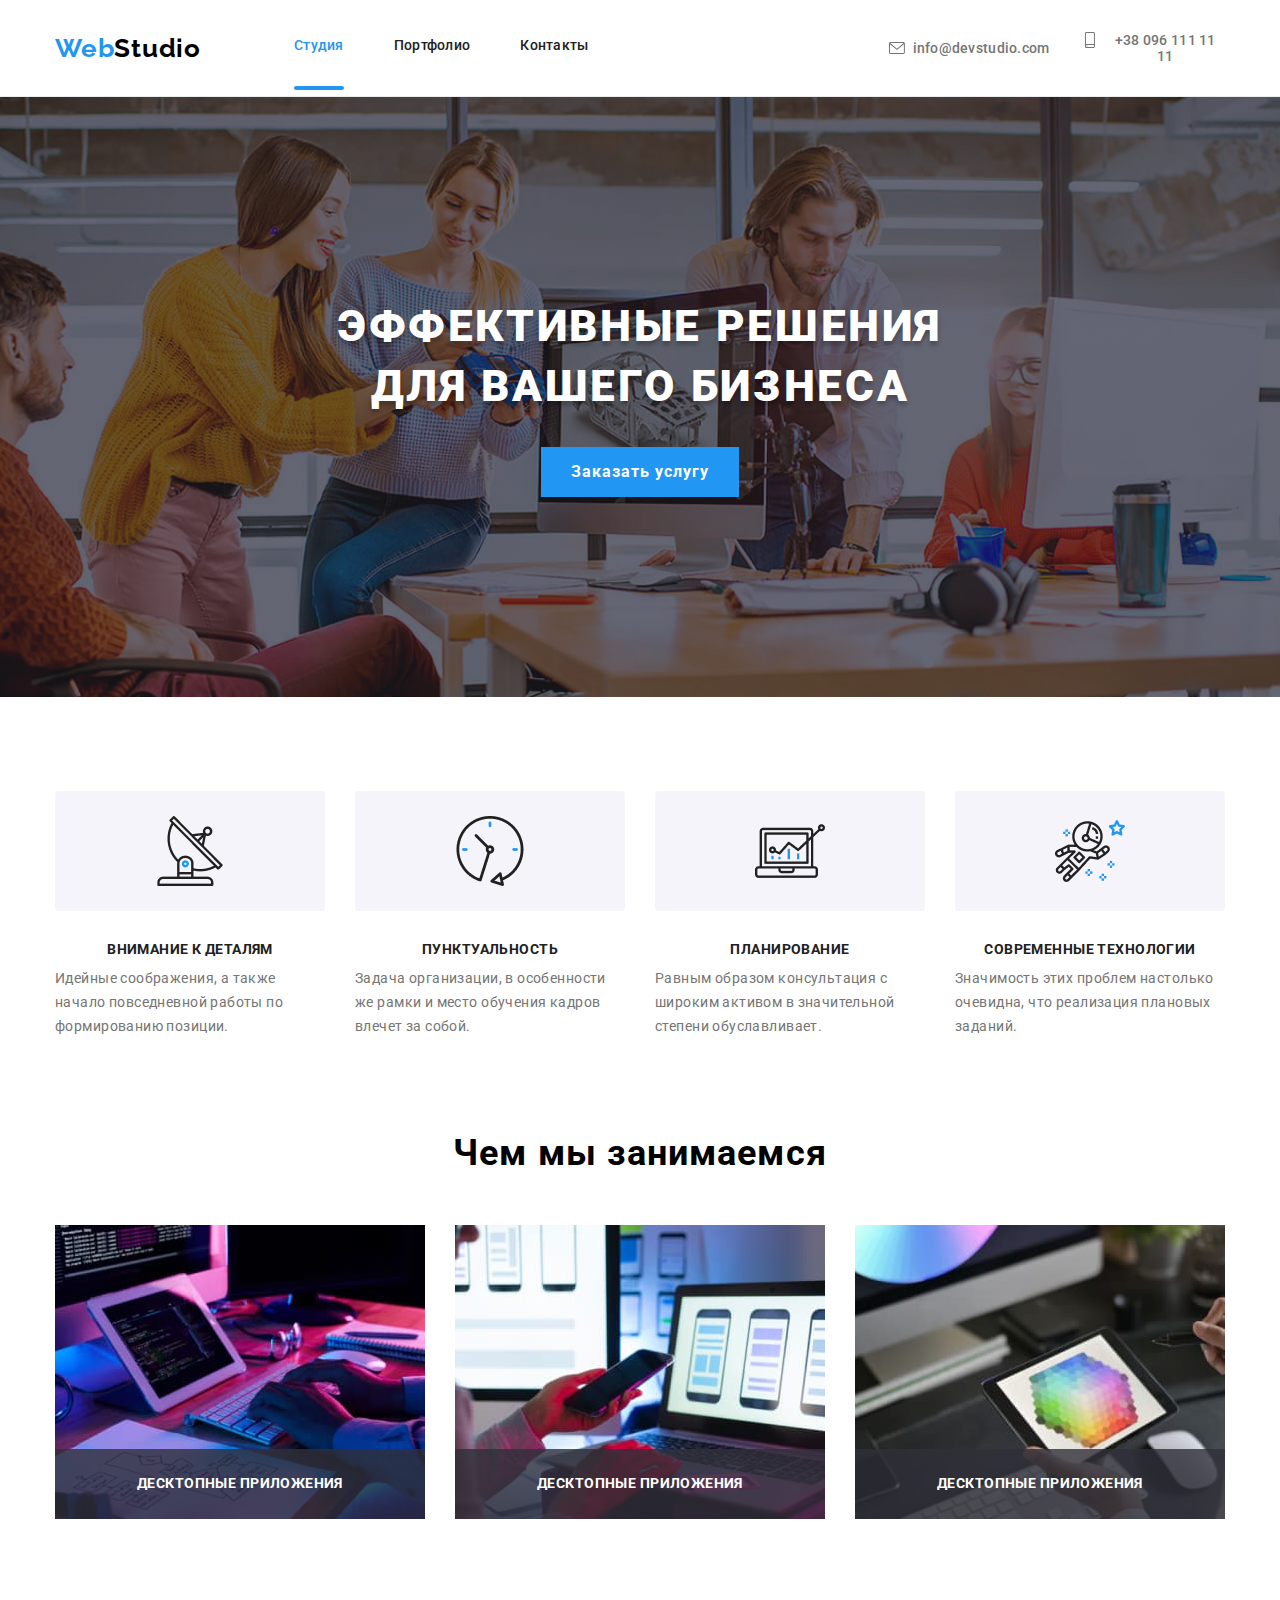
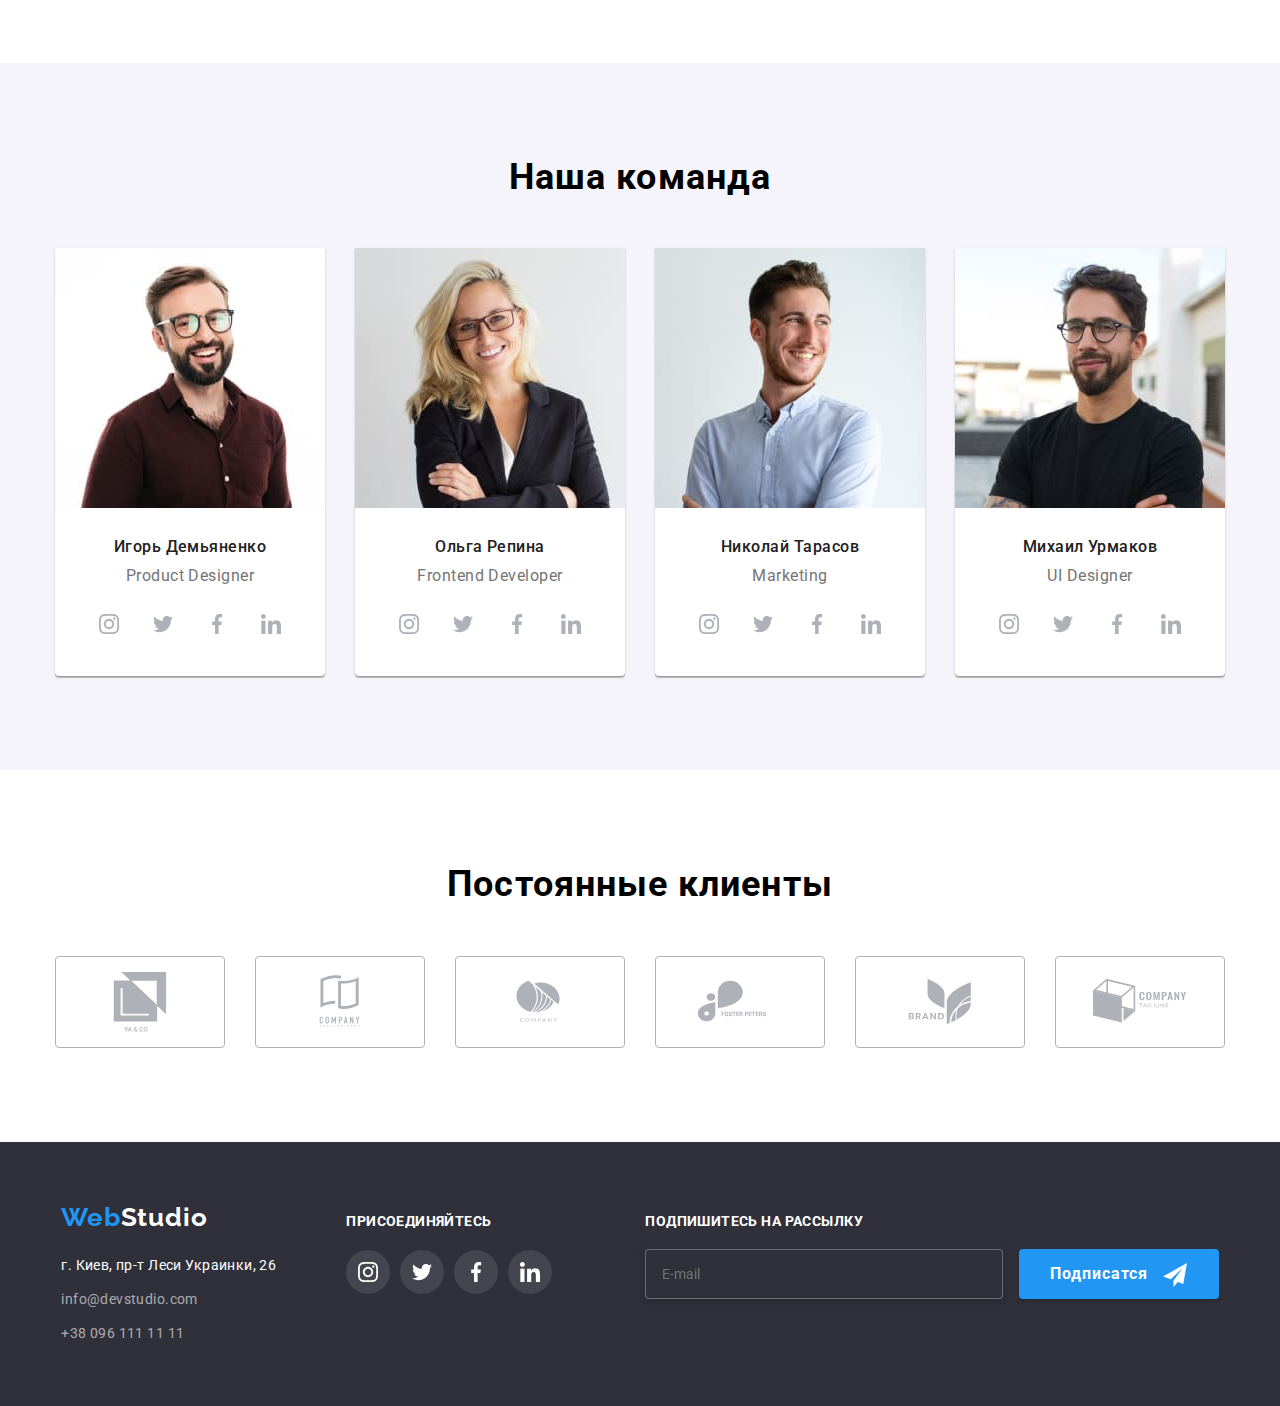
==== commit bf977912: "add some Ritina images and fix bugs" ====
--- a/index.html
+++ b/index.html
@@ -111,15 +111,21 @@
                 <h2 class="work__titel">Чем мы занимаемся</h2>
                 <ul class="work">
                     <li class="wokr-section">
-                        <img src="./images/keybord.jpg" width="370" alt="Пишем код">
+                        <img
+                        srcset="./images/work-section-1-img1x.jpg 1x ,./images/work-section-1-img@2x.jpg 2x"
+                         src="./images/keybord.jpg" width="370" alt="Пишем код">
                         <p class="wokr-section__description">Десктопные приложения</p>
                     </li>
                     <li class="wokr-section">
-                        <img src="./images/phoneandnotebook.jpg" width="370" alt="Звонки родным и близким">
+                        <img
+                        srcset="./images/work-section-2-img1x.jpg 1x ,./images/work-section-2-img@2x.jpg 2x"
+                         src="./images/phoneandnotebook.jpg" width="370" alt="Звонки родным и близким">
                         <P class="wokr-section__description">Десктопные приложения</P>
                     </li>
                     <li class="wokr-section">
-                        <img src="./images/colortabel.jpg" width="370" alt="Красивый планшет с палитрой цветов">
+                        <img 
+                        srcset="./images/work-section-3-img1x.jpg 1x ,./images/work-section-3-img@2x.jpg 2x"
+                        src="./images/colortabel.jpg" width="370" alt="Красивый планшет с палитрой цветов">
                         <P class="wokr-section__description">Десктопные приложения</P>
                     </li>
                 </ul>
--- a/css/main.min.css
+++ b/css/main.min.css
@@ -1 +1 @@
-body{background-color:#fff;font-family:"Roboto",sans-serif}h1,h2,h3,h4,h5,h6{margin:0px 0px}ul,ol{margin:0;padding:0;list-style-type:none}a{text-decoration:none}p{margin:0}address{font-style:normal}img{display:block}fieldset{border:0;padding:0;margin:0}button{border-width:0}section{padding:94px 0}@media screen and (max-width: 1200px){section{padding-top:60px;padding-bottom:60px}}.container{margin-right:auto;margin-left:auto;padding-left:15px;padding-right:15px}@media screen and (min-width: 480px){.container{width:480px}}@media screen and (min-width: 768px){.container{width:768px}}@media screen and (min-width: 1200px){.container{width:1200px}}:root{--main-color: #212121;--secondary-color: #757575}.is-hidden{opacity:0;visibility:hidden;pointer-events:none}.hide--title{position:absolute;width:1px;height:1px;margin:-1px;border:0;padding:0;white-space:nowrap;-webkit-clip-path:inset(100%);clip-path:inset(100%);clip:rect(0 0 0 0);overflow:hidden}.page-header{border-bottom:1px solid #ececec}.logo{color:#000;font-family:"Raleway";font-style:normal;font-weight:700;font-size:26px;line-height:1.19;letter-spacing:.03em}.footer-logo{color:#fff;font-family:"Raleway";font-style:normal;font-weight:700;font-size:26px;line-height:1.19;letter-spacing:.03em}.logo--color{color:#2196f3}.navigation{display:flex;align-items:center;justify-content:center;min-height:60px}@media screen and (max-width: 768px){.navigation{justify-content:space-between}}.mobile-button{display:inline-flex;background-color:rgba(0,0,0,0);margin:0;padding:0;border:none;cursor:pointer;z-index:990}@media screen and (min-width: 768px){.mobile-button{display:none}}.mobile-button__icon-close{width:40px;height:40px}.mobile-button:hover .mobile-button__icon-open{fill:#2196f3}.mobile-button:hover .mobile-button__icon-close{fill:#2196f3}.mobile-button__icon-close{display:none}.mobile-button.is-open .mobile-button__icon-close{display:block}.mobile-button.is-open .mobile-button__icon-open{display:none}.close-burger{position:fixed;top:20px;right:25px}.open-burger{position:absolute;top:10px;right:15px}.menu-container{background-color:#fff;padding:48px 40px;text-align:center}@media screen and (max-width: 767px){.menu-container{display:none;position:fixed;top:0;left:0;width:100vw;height:100vh;z-index:900}.menu-container.is-open{display:flex;flex-direction:column;justify-content:space-between}}@media screen and (min-width: 768px){.menu-container{display:flex;justify-content:center;align-items:center;padding:0}}@media screen and (min-width: 1200px){.menu-container{gap:300px}}.site-navigation{display:flex;flex-direction:column;align-items:flex-start}@media screen and (max-width: 768px){.site-navigation{margin-bottom:306px;margin-left:0}}@media screen and (min-width: 768px){.site-navigation{flex-direction:row;gap:50px;margin-left:88px;margin-bottom:0}}@media screen and (min-width: 1200px){.site-navigation{margin-left:93px}}.site-navigation__link{display:block;padding-top:16px;padding-bottom:16px;font-style:normal;font-weight:500;font-size:40px;line-height:1.14;letter-spacing:.02em;color:#212121;transition:250ms;transition-timing-function:cubic-bezier(0.4, 0, 0.2, 1)}.site-navigation__link:hover,.site-navigation__link:focus{color:#2196f3;transition:250ms;transition-timing-function:cubic-bezier(0.4, 0, 0.2, 1)}@media screen and (min-width: 768px){.site-navigation__link{padding-top:32px;padding-bottom:32px;font-size:14px;line-height:1.14}}.current-session::after{content:"";display:block;width:100%;height:4px;background:#2196f3;border-radius:2px}.current-session--link{color:#2196f3}.auth-navigation{display:flex;flex-direction:column-reverse}@media screen and (max-width: 768px){.auth-navigation{margin-bottom:64px}}@media screen and (min-width: 768px){.auth-navigation{flex-direction:column;justify-content:center;margin-bottom:0}}@media screen and (min-width: 1200px){.auth-navigation{display:flex;flex-direction:row;align-items:center}}@media screen and (min-width: 768px)and (max-width: 1199px){.auth-navigation__item{margin-left:90px}}@media screen and (min-width: 1200px){.auth-navigation__item:first-child{margin-right:32px}}.auth-navigation__link{display:flex;padding-top:16px;padding-bottom:16px;color:var(--secondary-color);font-style:normal;font-weight:500;font-size:14px;line-height:1.15;letter-spacing:.02em;transition:250ms;transition-timing-function:cubic-bezier(0.4, 0, 0.2, 1)}@media screen and (max-width: 768px){.auth-navigation__link{font-size:34px;line-height:1.17}}@media screen and (min-width: 768px)and (max-width: 1200px){.auth-navigation__link{padding:5px 0px;font-size:12px;line-height:1.14}}@media screen and (min-width: 1200px){.auth-navigation__link{padding-top:32px;padding-bottom:32px}}.auth-navigation__link:hover,.auth-navigation__link:focus{color:#2196f3;transition:250ms;transition-timing-function:cubic-bezier(0.4, 0, 0.2, 1)}.auth-navigation__link:hover .contact-icon,.auth-navigation__link:focus .contact-icon{fill:#2196f3;transition:250ms;transition-timing-function:cubic-bezier(0.4, 0, 0.2, 1)}.contact-icon{display:flex;fill:var(--secondary-color);margin-right:10px;display:none}.contact-icon:hover{fill:var(--secondary-color)}@media screen and (min-width: 768px){.contact-icon{display:block}}@media screen and (min-width: 768px){.contact-icon{margin-right:8px}}.mobile-list{display:flex}@media screen and (min-width: 768px){.mobile-list{display:none}}.mobile-list__item{border-right:1px solid rgba(33,33,33,.2);margin-right:10px}.mobile-list__link{padding-right:10px;text-decoration:none;color:#2196f3;font-size:24px}.hero{max-width:1600px;background-image:linear-gradient(to right, rgba(47, 48, 58, 0.4), rgba(47, 48, 58, 0.4)),url(../images/hero-bg/hero-bg.jpg);background-position:center;background-size:cover;background-repeat:no-repeat;background-color:#2f303a;margin-left:auto;margin-right:auto;padding-top:118px;padding-bottom:118px}@media screen and (max-width: 576px){.hero{background-image:linear-gradient(to right, rgba(47, 48, 58, 0.4), rgba(47, 48, 58, 0.4)),url("../images/hero-bg/mobile-img1x.jpg")}}@media not all,screen and (max-width: 576px)and (-webkit-min-device-pixel-ratio: 2),screen and (max-width: 576px)and (min-resolution: 192dpi),screen and (max-width: 576px)and (min-resolution: 2dppx){.hero{background-image:linear-gradient(to right, rgba(47, 48, 58, 0.4), rgba(47, 48, 58, 0.4)),url("../images/hero-bg/mobile-img@2x.jpg")}}@media screen and (min-width: 576px){.hero{background-image:linear-gradient(to right, rgba(47, 48, 58, 0.4), rgba(47, 48, 58, 0.4)),url("../images/hero-bg/tablet-img1x.jpg")}}@media not all,screen and (min-width: 576px)and (-webkit-min-device-pixel-ratio: 2),screen and (min-width: 576px)and (min-resolution: 192dpi),screen and (min-width: 576px)and (min-resolution: 2dppx){.hero{background-image:linear-gradient(to right, rgba(47, 48, 58, 0.4), rgba(47, 48, 58, 0.4)),url("../images/hero-bg/tablet-img@2x.jpg")}}@media screen and (min-width: 1200px){.hero{padding-top:200px;padding-bottom:200px;background-image:linear-gradient(to right, rgba(47, 48, 58, 0.4), rgba(47, 48, 58, 0.4)),url("../images/hero-bg/dekstop-img1x.jpg")}}@media not all,screen and (min-width: 1200px)and (-webkit-min-device-pixel-ratio: 2),screen and (min-width: 1200px)and (min-resolution: 192dpi),screen and (min-width: 1200px)and (min-resolution: 2dppx){.hero{background-image:linear-gradient(to right, rgba(47, 48, 58, 0.4), rgba(47, 48, 58, 0.4)),url("../images/hero-bg/dekstop-img@2x.jpg")}}.hero__title{display:block;width:696px;margin-left:auto;margin-right:auto;margin-bottom:30px;color:#000;font-weight:900;font-size:44px;line-height:1.36;text-align:center;letter-spacing:.06em;text-transform:uppercase;color:#fff;text-shadow:0px 4px 4px rgba(0,0,0,.25)}@media screen and (max-width: 1199px){.hero__title{font-size:26px;line-height:1.61;width:360px}}.hero-button{margin-left:auto;margin-right:auto;padding:10px 30px;background-color:#2196f3;color:#fff;font-family:"Roboto";font-style:normal;font-weight:700;font-size:16px;line-height:1.88;display:flex;align-items:center;text-align:center;letter-spacing:.06em;cursor:pointer}@media screen and (min-width: 768px){.benefits{display:flex;flex-wrap:wrap;margin:-15px}}@media screen and (max-width: 767px){.benefits__item:not(:last-child){margin-bottom:30px}}@media screen and (min-width: 768px){.benefits__item{width:calc((100% - 60px)/2);margin:15px}}@media screen and (min-width: 1200px){.benefits__item{width:calc((100% - 120px)/4);margin:15px}}.benefits__item:before{display:block;content:"";height:120px;background-color:#f5f4fa;background-position:center;background-repeat:no-repeat;border-radius:4px;margin-bottom:30px}.benefits__titel{margin-bottom:10px;color:var(--main-color);font-style:normal;font-weight:700;font-size:14px;line-height:1.15;letter-spacing:.03em;text-transform:uppercase;text-align:center}.benefits__article{color:var(--secondary-color);font-weight:400;font-size:14px;line-height:1.71;letter-spacing:.03em}.icon-antenna::before{background-image:url("../images/icon/antenna.png")}.icon-clock::before{background-image:url("../images/icon/clock.png")}.icon-diagram::before{background-image:url("../images/icon/diagram.png")}.icon-astrounaut::before{background-image:url("../images/icon/astronaut.png")}.work{display:flex;justify-content:space-between;padding-top:0}@media screen and (max-width: 1200px){.work{display:none}}@media screen and (min-width: 1200px){.work{display:flex}}.work__titel{margin-bottom:50px;font-weight:700;font-size:36px;line-height:1.16;text-align:center;letter-spacing:.03em}.wokr-section{position:relative;margin-bottom:50px;color:var(--main-color);font-weight:700;font-size:36px;line-height:1.16;text-align:center;letter-spacing:.03em}.wokr-section__description{position:absolute;left:0;bottom:0;display:flex;justify-content:center;align-items:center;width:370px;height:70px;font-family:"Roboto";font-style:normal;font-weight:700;font-size:14px;line-height:1.14;text-align:center;letter-spacing:.03em;text-transform:uppercase;color:#fff;background:rgba(47,48,58,.8)}.team{background-color:#f5f4fa;background-position:center;text-align:center}.team__thumb{width:100%;margin-bottom:30px}.team__title{margin-bottom:50px;font-weight:700;font-size:28px;line-height:1.16;text-align:center;letter-spacing:.03em}@media screen and (min-width: 1200px){.team__title{font-size:36px}}.team-persons{justify-content:center;text-align:center}@media screen and (min-width: 768px){.team-persons{display:flex;flex-wrap:wrap;margin:-15px}}.team-persons__item{background-color:#fff;box-shadow:0px 1px 3px rgba(0,0,0,.12),0px 1px 1px rgba(0,0,0,.14),0px 2px 1px rgba(0,0,0,.2);border-radius:0px 0px 4px 4px}@media screen and (max-width: 767px){.team-persons__item:not(:last-child){margin-bottom:30px}}@media screen and (min-width: 768px){.team-persons__item{width:calc((100% - 60px)/2);margin:15px}}@media screen and (min-width: 1200px){.team-persons__item{width:calc((100% - 120px)/4);margin:15px}}.team-description{padding-bottom:0px}.team-description__name{color:var(--main-color);font-family:"Roboto";font-style:normal;font-weight:500;font-size:16px;line-height:1.18;letter-spacing:.03em}.team-description__article{margin-top:10px;color:var(--secondary-color);font-family:"Roboto";font-style:normal;font-weight:400;font-size:16px;line-height:1.18;letter-spacing:.03em}.team-socials{display:flex;width:206px;height:44px;justify-content:space-between;align-items:center;margin:16px auto 30px auto}@media screen and (max-width: 767px){.team-socials{padding-bottom:30px}}.team-socials .team-socials__item:hover,.team-socials__item .team-socials__link:focus{background-color:#2196f3;transition:250ms;transition-timing-function:cubic-bezier(0.4, 0, 0.2, 1)}.team-socials__item .team-socials__link:focus .team-socials__icon,.team-socials .team-socials__item:hover .team-socials__icon{fill:#fff;transition:250ms;transition-timing-function:cubic-bezier(0.4, 0, 0.2, 1)}.team-socials__link{display:block;align-items:center;width:44px;height:44px;padding-top:12px;padding-bottom:12px;border-radius:50%}.team-socials__icon{width:20px;height:20px;fill:#afb1b8;transition:250ms;transition-timing-function:cubic-bezier(0.4, 0, 0.2, 1)}.team-socials__item{border-radius:50%;transition:250ms;transition-timing-function:cubic-bezier(0.4, 0, 0.2, 1)}.client-title{margin-bottom:50px;margin-top:0px;font-weight:700;font-size:36px;line-height:1.16;text-align:center;letter-spacing:.03em}@media screen and (max-width: 1199px){.client-title{margin-bottom:30px;font-size:28px}}.client-list{display:flex;justify-content:center;margin:-15px}@media screen and (max-width: 1199px){.client-list{flex-wrap:wrap}}.client-list__item{margin:15px}@media screen and (max-width: 767px){.client-list__item{width:calc((100% - 60px)/2)}}@media screen and (min-width: 768px)and (max-width: 1199px){.client-list__item{width:calc((100% - 90px)/3)}}@media screen and (min-width: 1200px){.client-list__item{width:calc(100% - 30px)}}.client-list__link{display:flex;align-items:center;justify-content:center;width:100%;height:92px;border:1px solid #afb1b8;border-radius:4px;transition:250ms;transition-timing-function:cubic-bezier(0.4, 0, 0.2, 1)}.client-list__link:hover,.client-list__link:focus{border:1px solid #2196f3;transition:250ms;transition-timing-function:cubic-bezier(0.4, 0, 0.2, 1)}.client-list__link:hover .client-list__icon,.client-list__link:focus .client-list__icon{fill:#2196f3;transition:250ms;transition-timing-function:cubic-bezier(0.4, 0, 0.2, 1)}.client-list__icon{fill:#afb1b8;transition:250ms;transition-timing-function:cubic-bezier(0.4, 0, 0.2, 1)}.footer{padding-top:60px;padding-bottom:60px;background-color:#2f303a;font-style:normal;font-weight:400;font-size:14px;line-height:1.71;letter-spacing:.03em;text-align:center}@media screen and (min-width: 1200px){.footer{text-align:left}}@media screen and (max-width: 1199px){.footer--container{display:flex;flex-wrap:wrap;justify-content:center;align-items:baseline;-moz-column-gap:165px;column-gap:165px}}@media screen and (min-width: 1200px){.footer--container{display:flex;flex-wrap:nowrap;align-items:baseline;justify-content:center}}.footer-main{text-align:center}@media screen and (min-width: 1200px){.footer-main{text-align:left}}.footer-adress{display:flex;flex-direction:column}@media screen and (max-width: 1199px){.footer-adress{margin-bottom:60px}}.footer-adress__article{margin-top:20px;margin-bottom:10px;color:#fff;font-weight:400;font-size:14px;line-height:1.71;letter-spacing:.03em}.footer-adress__link{margin-top:10px;font-weight:400;font-size:14px;line-height:1.71;letter-spacing:.03em;color:rgba(255,255,255,.6)}.footer-social{display:flex;flex-direction:column;align-items:center;margin-bottom:60px}@media screen and (min-width: 768px){.footer-social{margin-bottom:0}}@media screen and (min-width: 1200px){.footer-social{margin-left:70px;align-items:flex-start}}.footer-social__title{font-family:"Roboto";font-style:normal;font-weight:700;font-size:14px;line-height:1.14;letter-spacing:.03em;text-transform:uppercase;color:#fff}.footer-social-list{display:flex;width:206px;height:44px;justify-content:space-between;align-items:center;margin-top:20px}.footer-social-list .footer-social-list__item{border-radius:50%;transition:250ms;transition-timing-function:cubic-bezier(0.4, 0, 0.2, 1)}.footer-social-list .footer-social-list__item:hover,.footer-social-list .footer-social-list__link:focus{background-color:#2196f3;transition:250ms;transition-timing-function:cubic-bezier(0.4, 0, 0.2, 1)}.footer-social-list__link{display:flex;align-items:center;justify-content:center;width:44px;height:44px;background:rgba(255,255,255,.1);border-radius:50%}.footer-social-list-icon{width:20px;height:20px;fill:#fff}@media screen and (max-width: 1199px){.footer-form{text-align:center}}@media screen and (min-width: 1200px){.footer-form{align-items:flex-end;margin-left:93px}}.footer-form__label{display:block;margin-top:0;font-family:"Roboto";font-style:normal;font-weight:700;font-size:14px;line-height:16px;letter-spacing:.03em;text-transform:uppercase;color:#fff}.footer-form__input{height:50px;margin-top:20px;padding-left:16px;color:#fff;border:1px solid rgba(255,255,255,.3);filter:drop-shadow(0px 4px 4px rgba(0, 0, 0, 0.15));border-radius:4px;background-color:#2f303a}@media screen and (min-width: 480px){.footer-form__input{width:450px}}@media screen and (min-width: 1200px){.footer-form__input{width:358px}}.footer-form__button{width:200px;height:50px;font-family:"Roboto";font-style:normal;font-weight:700;font-size:16px;line-height:1.88;letter-spacing:.06em;color:#fff;background:#2196f3;box-shadow:0px 4px 4px rgba(0,0,0,.15);border-radius:4px;margin-top:20px}.footer-form__icon{fill:#fff;margin-left:10px;vertical-align:middle}@media screen and (max-width: 1199px){.footer-form__container{display:flex;flex-direction:column;align-items:center}}.portfolio-buttons{display:flex;margin-bottom:30px;flex-wrap:wrap;gap:8px}@media screen and (min-width: 768px){.portfolio-buttons{justify-content:center}}@media screen and (min-width: 1200px){.portfolio-buttons{margin-bottom:60px}}.portfolio-buttons__button{display:block;padding:6px 22px;background:#f5f4fa;font-weight:500;font-size:16px;line-height:1.62;text-align:center;letter-spacing:.03em;color:#212121;border:none;border-radius:4px;transition:background-color 250ms cubic-bezier(0.4, 0, 0.2, 1),color 250ms cubic-bezier(0.4, 0, 0.2, 1)}.portfolio-buttons__button:focus,.portfolio-buttons__button:hover{background-color:#2196f3;color:#fff;box-shadow:0px 3px 1px rgba(0,0,0,.1),0px 1px 2px rgba(0,0,0,.08),0px 2px 2px rgba(0,0,0,.12);transition:background-color 250ms cubic-bezier(0.4, 0, 0.2, 1),color 250ms cubic-bezier(0.4, 0, 0.2, 1)}.portfolio{display:flex;flex-wrap:wrap;gap:30px}@media screen and (min-width: 1200px){.portfolio{justify-content:center}}.portfolio__item{width:450px;background:#fff;border:1px solid #eee}@media screen and (min-width: 768px){.portfolio__item{width:354px}}@media screen and (min-width: 1200px){.portfolio__item{width:370px}}.portfolio__item:focus,.portfolio__item:hover{transition:250ms;transition-timing-function:cubic-bezier(0.4, 0, 0.2, 1);box-shadow:0px 1px 1px rgba(0,0,0,.12),0px 4px 4px rgba(0,0,0,.06),1px 4px 6px rgba(0,0,0,.16)}.portfolio__item:hover .portfolio-overlay{transform:translateY(0)}.portfolio__thumb{position:relative;overflow:hidden}.portfolio__title{margin-bottom:4px;font-weight:700;font-size:18px;line-height:2;letter-spacing:.06em;color:#212121}.portfolio__article{font-weight:400;font-size:16px;line-height:1.88;letter-spacing:.03em;color:#757575}.portfolio__description{padding-left:24px;padding-bottom:20px;padding-top:20px}.portfolio-overlay{position:absolute;top:0;right:0;width:100%;height:100%;padding:64px 24px;background-color:rgba(33,150,243,.9);transform:translateY(100%);transition:transform 250ms;transition-timing-function:cubic-bezier(0.4, 0, 0.2, 1)}.portfolio-overlay__description{font-family:"Roboto";font-style:normal;font-weight:400;font-size:18px;line-height:1.56;letter-spacing:.03em;color:#fff}.backdrop{position:fixed;top:0;left:0;width:100%;height:100%;background:rgba(0,0,0,.2);transition:opacity .5s,visibility .5s}.modal{position:absolute;top:50%;left:50%;transform:translate(-50%, -50%);overflow-y:scroll;background:#fff;box-shadow:0px 1px 3px rgba(0,0,0,.12),0px 1px 1px rgba(0,0,0,.14),0px 2px 1px rgba(0,0,0,.2);border-radius:4px}@media screen and (min-width: 480px)and (max-width: 1199px){.modal{width:450px}}@media screen and (min-width: 1200px){.modal{min-width:528px;min-height:581px}}.modal__button{position:absolute;top:8px;right:8px;width:30px;height:30px;background:#fff;border:1px solid rgba(0,0,0,.1);border-radius:50%;cursor:pointer}.modal__button:hover .modal__icon,.modal__button:focus .modal__icon{fill:#2196f3}.modal__icon{fill:currentColor;transition:fill 250ms cubic-bezier(0.4, 0, 0.2, 1)}.modal-inner{padding:40px}.modal-inner__title{display:block;margin-bottom:12px;font-family:"Roboto";font-style:normal;font-weight:700;font-size:20px;line-height:1.15;text-align:center;letter-spacing:.03em;color:#212121}.form-feild__label{display:block;margin-bottom:4px;font-family:"Roboto";font-style:normal;font-weight:400;font-size:12px;line-height:1.16;letter-spacing:.01em;color:#757575}.form-field__inner{position:relative}.form-field__input{width:100%;padding:11px 12px 11px 42px;margin-bottom:10px;border:1px solid rgba(33,33,33,.2);border-radius:4px;outline:none;transition:border-color 250ms cubic-bezier(0.4, 0, 0.2, 1)}.form-field__input::-moz-placeholder{font-family:"Roboto";font-style:normal;font-weight:400;font-size:12px;line-height:1.16;letter-spacing:.01em;color:rgba(117,117,117,.5)}.form-field__input:-ms-input-placeholder{font-family:"Roboto";font-style:normal;font-weight:400;font-size:12px;line-height:1.16;letter-spacing:.01em;color:rgba(117,117,117,.5)}.form-field__input::placeholder{font-family:"Roboto";font-style:normal;font-weight:400;font-size:12px;line-height:1.16;letter-spacing:.01em;color:rgba(117,117,117,.5)}.form-field__input:focus,.form-field__input:hover{border-color:#2196f3}.form-field__input:hover+.form-field__icon,.form-field__input:focus+.form-field__icon,.form-field__input:active+.form-field__icon{fill:#2196f3}.form-field__icon{position:absolute;top:50%;left:12px;transform:translateY(-80%);fill:CurrentColor;transition:fill 250ms cubic-bezier(0.4, 0, 0.2, 1)}.form-field-texarea{resize:none;padding:12px 16px}.form-field--checkbox{display:flex}@media screen and (min-width: 1199px){.form-field--checkbox{padding-left:13px}}.form-field__checkbox-input{-webkit-appearance:none;-moz-appearance:none;appearance:none}.form-field__checkbox-input:checked+.form-field__checkbox-icon{opacity:1}.form-field__checkbox-control{display:flex;align-items:center;justify-content:center;width:16px;height:15px;margin-top:3px;margin-right:9px;background-color:#fff;border:2px solid #212121;border-radius:4px}.form-field__checkbox-icon{opacity:0;flex-shrink:0;fill:#fff;transition:opacity 250ms cubic-bezier(0.4, 0, 0.2, 1);background-color:#2196f3;border-radius:2px}.form-field__checkbox-label{font-family:"Roboto";font-style:normal;font-weight:400;font-size:14px;line-height:1.71;letter-spacing:.03em;color:#757575}@media screen and (max-width: 1199px){.form-field__checkbox-label{font-size:12px}}.form-field__terms-link{-webkit-text-decoration-line:underline;text-decoration-line:underline;color:#2196f3}.form-field__button{display:block;margin-left:auto;margin-right:auto;margin-top:30px;width:200px;height:50px;padding:10px 55px;font-family:"Roboto";font-style:normal;font-weight:700;font-size:16px;line-height:1.88;letter-spacing:.06em;color:#fff;cursor:pointer;background:#188ce8;border-radius:4px;transition:box-shadow 250ms cubic-bezier(0.4, 0, 0.2, 1)}.form-field__button:active,.form-field__button:focus{box-shadow:0px 4px 4px rgba(0,0,0,.15)}/*# sourceMappingURL=main.min.css.map */+body{background-color:#fff;font-family:"Roboto",sans-serif}h1,h2,h3,h4,h5,h6{margin:0px 0px}ul,ol{margin:0;padding:0;list-style-type:none}a{text-decoration:none}p{margin:0}address{font-style:normal}img{display:block}fieldset{border:0;padding:0;margin:0}button{border-width:0}section{padding:94px 0}@media screen and (max-width: 1200px){section{padding-top:60px;padding-bottom:60px}}.container{margin-right:auto;margin-left:auto;padding-left:15px;padding-right:15px}@media screen and (min-width: 480px){.container{width:480px}}@media screen and (min-width: 768px){.container{width:768px}}@media screen and (min-width: 1200px){.container{width:1200px}}:root{--main-color: #212121;--secondary-color: #757575}.is-hidden{opacity:0;visibility:hidden;pointer-events:none}.hide--title{position:absolute;width:1px;height:1px;margin:-1px;border:0;padding:0;white-space:nowrap;-webkit-clip-path:inset(100%);clip-path:inset(100%);clip:rect(0 0 0 0);overflow:hidden}.page-header{border-bottom:1px solid #ececec}.logo{color:#000;font-family:"Raleway";font-style:normal;font-weight:700;font-size:26px;line-height:1.19;letter-spacing:.03em}.footer-logo{color:#fff;font-family:"Raleway";font-style:normal;font-weight:700;font-size:26px;line-height:1.19;letter-spacing:.03em}.logo--color{color:#2196f3}.navigation{display:flex;align-items:center;justify-content:center;min-height:60px}@media screen and (max-width: 768px){.navigation{justify-content:space-between}}.mobile-button{display:inline-flex;background-color:rgba(0,0,0,0);margin:0;padding:0;border:none;cursor:pointer;z-index:990}@media screen and (min-width: 768px){.mobile-button{display:none}}.mobile-button__icon-close{width:40px;height:40px}.mobile-button:hover .mobile-button__icon-open{fill:#2196f3}.mobile-button:hover .mobile-button__icon-close{fill:#2196f3}.mobile-button__icon-close{display:none}.mobile-button.is-open .mobile-button__icon-close{display:block}.mobile-button.is-open .mobile-button__icon-open{display:none}.close-burger{position:fixed;top:20px;right:25px}.open-burger{position:absolute;top:10px;right:15px}.menu-container{background-color:#fff;padding:48px 40px;text-align:center}@media screen and (max-width: 767px){.menu-container{display:none;position:fixed;top:0;left:0;width:100vw;height:100vh;z-index:900}.menu-container.is-open{display:flex;flex-direction:column;justify-content:space-between}}@media screen and (min-width: 768px){.menu-container{display:flex;justify-content:center;align-items:center;padding:0}}@media screen and (min-width: 1200px){.menu-container{gap:300px}}.site-navigation{display:flex;flex-direction:column;align-items:flex-start}@media screen and (max-width: 768px){.site-navigation{margin-bottom:306px;margin-left:0}}@media screen and (min-width: 768px){.site-navigation{flex-direction:row;gap:50px;margin-left:88px;margin-bottom:0}}@media screen and (min-width: 1200px){.site-navigation{margin-left:93px}}.site-navigation__link{display:block;padding-top:16px;padding-bottom:16px;font-style:normal;font-weight:500;font-size:40px;line-height:1.14;letter-spacing:.02em;color:#212121;transition:250ms;transition-timing-function:cubic-bezier(0.4, 0, 0.2, 1)}.site-navigation__link:hover,.site-navigation__link:focus{color:#2196f3;transition:250ms;transition-timing-function:cubic-bezier(0.4, 0, 0.2, 1)}@media screen and (min-width: 768px){.site-navigation__link{padding-top:32px;padding-bottom:32px;font-size:14px;line-height:1.14}}.current-session::after{content:"";display:block;width:100%;height:4px;background:#2196f3;border-radius:2px}.current-session--link{color:#2196f3}.auth-navigation{display:flex;flex-direction:column-reverse}@media screen and (max-width: 768px){.auth-navigation{margin-bottom:64px}}@media screen and (min-width: 768px){.auth-navigation{flex-direction:column;justify-content:center;margin-bottom:0}}@media screen and (min-width: 1200px){.auth-navigation{display:flex;flex-direction:row;align-items:center}}@media screen and (min-width: 768px)and (max-width: 1199px){.auth-navigation__item{margin-left:90px}}@media screen and (min-width: 1200px){.auth-navigation__item:first-child{margin-right:32px}}.auth-navigation__link{display:flex;padding-top:16px;padding-bottom:16px;color:var(--secondary-color);font-style:normal;font-weight:500;font-size:14px;line-height:1.15;letter-spacing:.02em;transition:250ms;transition-timing-function:cubic-bezier(0.4, 0, 0.2, 1)}@media screen and (max-width: 768px){.auth-navigation__link{font-size:34px;line-height:1.17}}@media screen and (min-width: 768px)and (max-width: 1200px){.auth-navigation__link{padding:5px 0px;font-size:12px;line-height:1.14}}@media screen and (min-width: 1200px){.auth-navigation__link{padding-top:32px;padding-bottom:32px}}.auth-navigation__link:hover,.auth-navigation__link:focus{color:#2196f3;transition:250ms;transition-timing-function:cubic-bezier(0.4, 0, 0.2, 1)}.auth-navigation__link:hover .contact-icon,.auth-navigation__link:focus .contact-icon{fill:#2196f3;transition:250ms;transition-timing-function:cubic-bezier(0.4, 0, 0.2, 1)}.contact-icon{display:flex;fill:var(--secondary-color);margin-right:10px;display:none}.contact-icon:hover{fill:var(--secondary-color)}@media screen and (min-width: 768px){.contact-icon{display:block}}@media screen and (min-width: 768px){.contact-icon{margin-right:8px}}.mobile-list{display:flex}@media screen and (min-width: 768px){.mobile-list{display:none}}.mobile-list__item{border-right:1px solid rgba(33,33,33,.2);margin-right:10px}.mobile-list__link{padding-right:10px;text-decoration:none;color:#2196f3;font-size:24px}.hero{max-width:1600px;background-image:linear-gradient(to right, rgba(47, 48, 58, 0.4), rgba(47, 48, 58, 0.4)),url(../images/hero-bg/hero-bg.jpg);background-position:center;background-size:cover;background-repeat:no-repeat;background-color:#2f303a;margin-left:auto;margin-right:auto;padding-top:118px;padding-bottom:118px}@media screen and (max-width: 576px){.hero{background-image:linear-gradient(to right, rgba(47, 48, 58, 0.4), rgba(47, 48, 58, 0.4)),url("../images/hero-bg/mobile-img1x.jpg")}}@media not all,screen and (max-width: 576px)and (-webkit-min-device-pixel-ratio: 2),screen and (max-width: 576px)and (min-resolution: 192dpi),screen and (max-width: 576px)and (min-resolution: 2dppx){.hero{background-image:linear-gradient(to right, rgba(47, 48, 58, 0.4), rgba(47, 48, 58, 0.4)),url("../images/hero-bg/mobile-img@2x.jpg")}}@media screen and (min-width: 576px){.hero{background-image:linear-gradient(to right, rgba(47, 48, 58, 0.4), rgba(47, 48, 58, 0.4)),url("../images/hero-bg/tablet-img1x.jpg")}}@media not all,screen and (min-width: 576px)and (-webkit-min-device-pixel-ratio: 2),screen and (min-width: 576px)and (min-resolution: 192dpi),screen and (min-width: 576px)and (min-resolution: 2dppx){.hero{background-image:linear-gradient(to right, rgba(47, 48, 58, 0.4), rgba(47, 48, 58, 0.4)),url("../images/hero-bg/tablet-img@2x.jpg")}}@media screen and (min-width: 1200px){.hero{padding-top:200px;padding-bottom:200px;background-image:linear-gradient(to right, rgba(47, 48, 58, 0.4), rgba(47, 48, 58, 0.4)),url("../images/hero-bg/dekstop-img1x.jpg")}}@media not all,screen and (min-width: 1200px)and (-webkit-min-device-pixel-ratio: 2),screen and (min-width: 1200px)and (min-resolution: 192dpi),screen and (min-width: 1200px)and (min-resolution: 2dppx){.hero{background-image:linear-gradient(to right, rgba(47, 48, 58, 0.4), rgba(47, 48, 58, 0.4)),url("../images/hero-bg/dekstop-img@2x.jpg")}}.hero__title{display:block;width:696px;margin-left:auto;margin-right:auto;margin-bottom:30px;color:#000;font-weight:900;font-size:44px;line-height:1.36;text-align:center;letter-spacing:.06em;text-transform:uppercase;color:#fff;text-shadow:0px 4px 4px rgba(0,0,0,.25)}@media screen and (max-width: 1199px){.hero__title{font-size:26px;line-height:1.61;width:360px}}.hero-button{margin-left:auto;margin-right:auto;padding:10px 30px;background-color:#2196f3;color:#fff;font-family:"Roboto";font-style:normal;font-weight:700;font-size:16px;line-height:1.88;display:flex;align-items:center;text-align:center;letter-spacing:.06em;cursor:pointer}@media screen and (min-width: 768px){.benefits{display:flex;flex-wrap:wrap;margin:-15px}}@media screen and (max-width: 767px){.benefits__item:not(:last-child){margin-bottom:30px}}@media screen and (min-width: 768px){.benefits__item{width:calc((100% - 60px)/2);margin:15px}}@media screen and (min-width: 1200px){.benefits__item{width:calc((100% - 120px)/4);margin:15px}}.benefits__item:before{display:block;content:"";height:120px;background-color:#f5f4fa;background-position:center;background-repeat:no-repeat;border-radius:4px;margin-bottom:30px}.benefits__titel{margin-bottom:10px;color:var(--main-color);font-style:normal;font-weight:700;font-size:14px;line-height:1.15;letter-spacing:.03em;text-transform:uppercase;text-align:center}.benefits__article{color:var(--secondary-color);font-weight:400;font-size:14px;line-height:1.71;letter-spacing:.03em}.icon-antenna::before{background-image:url("../images/icon/antenna.png")}.icon-clock::before{background-image:url("../images/icon/clock.png")}.icon-diagram::before{background-image:url("../images/icon/diagram.png")}.icon-astrounaut::before{background-image:url("../images/icon/astronaut.png")}.work{display:flex;justify-content:space-between;padding-top:0}@media screen and (max-width: 1200px){.work{display:none}}@media screen and (min-width: 1200px){.work{display:flex}}.work__titel{margin-bottom:50px;font-weight:700;font-size:36px;line-height:1.16;text-align:center;letter-spacing:.03em}.wokr-section{position:relative;margin-bottom:50px;color:var(--main-color);font-weight:700;font-size:36px;line-height:1.16;text-align:center;letter-spacing:.03em}.wokr-section__description{position:absolute;left:0;bottom:0;display:flex;justify-content:center;align-items:center;width:370px;height:70px;font-family:"Roboto";font-style:normal;font-weight:700;font-size:14px;line-height:1.14;text-align:center;letter-spacing:.03em;text-transform:uppercase;color:#fff;background:rgba(47,48,58,.8)}.team{background-color:#f5f4fa;background-position:center;text-align:center}.team__thumb{width:100%;margin-bottom:30px}.team__title{margin-bottom:30px;font-weight:700;font-size:28px;line-height:1.16;text-align:center;letter-spacing:.03em}@media screen and (min-width: 1200px){.team__title{font-size:36px;margin-bottom:50px}}.team-persons{justify-content:center;text-align:center}@media screen and (min-width: 768px){.team-persons{display:flex;flex-wrap:wrap;margin:-15px}}.team-persons__item{background-color:#fff;box-shadow:0px 1px 3px rgba(0,0,0,.12),0px 1px 1px rgba(0,0,0,.14),0px 2px 1px rgba(0,0,0,.2);border-radius:0px 0px 4px 4px}@media screen and (max-width: 767px){.team-persons__item:not(:last-child){margin-bottom:30px}}@media screen and (min-width: 768px){.team-persons__item{width:calc((100% - 60px)/2);margin:15px}}@media screen and (min-width: 1200px){.team-persons__item{width:calc((100% - 120px)/4);margin:15px}}.team-description{padding-bottom:0px}.team-description__name{color:var(--main-color);font-family:"Roboto";font-style:normal;font-weight:500;font-size:16px;line-height:1.18;letter-spacing:.03em}.team-description__article{margin-top:10px;color:var(--secondary-color);font-family:"Roboto";font-style:normal;font-weight:400;font-size:16px;line-height:1.18;letter-spacing:.03em}.team-socials{display:flex;width:206px;height:44px;justify-content:space-between;align-items:center;margin:16px auto 30px auto}@media screen and (max-width: 767px){.team-socials{padding-bottom:30px}}.team-socials .team-socials__item:hover,.team-socials__item .team-socials__link:focus{background-color:#2196f3;transition:250ms;transition-timing-function:cubic-bezier(0.4, 0, 0.2, 1)}.team-socials__item .team-socials__link:focus .team-socials__icon,.team-socials .team-socials__item:hover .team-socials__icon{fill:#fff;transition:250ms;transition-timing-function:cubic-bezier(0.4, 0, 0.2, 1)}.team-socials__link{display:block;align-items:center;width:44px;height:44px;padding-top:12px;padding-bottom:12px;border-radius:50%}.team-socials__icon{width:20px;height:20px;fill:#afb1b8;transition:250ms;transition-timing-function:cubic-bezier(0.4, 0, 0.2, 1)}.team-socials__item{border-radius:50%;transition:250ms;transition-timing-function:cubic-bezier(0.4, 0, 0.2, 1)}.client-title{margin-bottom:30px;margin-top:0px;font-weight:700;font-size:28px;line-height:1.16;text-align:center;letter-spacing:.03em}@media screen and (min-width: 1200px){.client-title{margin-bottom:50px;font-size:36px}}.client-list{display:flex;justify-content:center;margin:-15px}@media screen and (max-width: 1199px){.client-list{flex-wrap:wrap}}.client-list__item{margin:15px}@media screen and (max-width: 767px){.client-list__item{width:calc((100% - 60px)/2)}}@media screen and (min-width: 768px)and (max-width: 1199px){.client-list__item{width:calc((100% - 90px)/3)}}@media screen and (min-width: 1200px){.client-list__item{width:calc(100% - 30px)}}.client-list__link{display:flex;align-items:center;justify-content:center;width:100%;height:92px;border:1px solid #afb1b8;border-radius:4px;transition:250ms;transition-timing-function:cubic-bezier(0.4, 0, 0.2, 1)}.client-list__link:hover,.client-list__link:focus{border:1px solid #2196f3;transition:250ms;transition-timing-function:cubic-bezier(0.4, 0, 0.2, 1)}.client-list__link:hover .client-list__icon,.client-list__link:focus .client-list__icon{fill:#2196f3;transition:250ms;transition-timing-function:cubic-bezier(0.4, 0, 0.2, 1)}.client-list__icon{fill:#afb1b8;transition:250ms;transition-timing-function:cubic-bezier(0.4, 0, 0.2, 1)}.footer{padding-top:60px;padding-bottom:60px;background-color:#2f303a;font-style:normal;font-weight:400;font-size:14px;line-height:1.71;letter-spacing:.03em;text-align:center}@media screen and (min-width: 1200px){.footer{text-align:left}}@media screen and (max-width: 1199px){.footer--container{display:flex;flex-wrap:wrap;justify-content:center;align-items:baseline;-moz-column-gap:165px;column-gap:165px}}@media screen and (min-width: 1200px){.footer--container{display:flex;flex-wrap:nowrap;align-items:baseline;justify-content:center}}.footer-main{text-align:center}@media screen and (min-width: 1200px){.footer-main{text-align:left}}.footer-adress{display:flex;flex-direction:column}@media screen and (max-width: 1199px){.footer-adress{margin-bottom:60px}}.footer-adress__article{margin-top:20px;color:#fff;font-weight:400;font-size:14px;line-height:1.71;letter-spacing:.03em}.footer-adress__link{margin-top:5px;font-weight:400;font-size:14px;line-height:1.71;letter-spacing:.03em;color:rgba(255,255,255,.6)}@media screen and (min-width: 1200px){.footer-adress__link{margin-top:10px}}.footer-social{display:flex;flex-direction:column;align-items:center;margin-bottom:60px}@media screen and (min-width: 768px){.footer-social{margin-bottom:0}}@media screen and (min-width: 1200px){.footer-social{margin-left:70px;align-items:flex-start}}.footer-social__title{font-family:"Roboto";font-style:normal;font-weight:700;font-size:14px;line-height:1.14;letter-spacing:.03em;text-transform:uppercase;color:#fff}.footer-social-list{display:flex;width:206px;height:44px;justify-content:space-between;align-items:center;margin-top:20px}.footer-social-list .footer-social-list__item{border-radius:50%;transition:250ms;transition-timing-function:cubic-bezier(0.4, 0, 0.2, 1)}.footer-social-list .footer-social-list__item:hover,.footer-social-list .footer-social-list__link:focus{background-color:#2196f3;transition:250ms;transition-timing-function:cubic-bezier(0.4, 0, 0.2, 1)}.footer-social-list__link{display:flex;align-items:center;justify-content:center;width:44px;height:44px;background:rgba(255,255,255,.1);border-radius:50%}.footer-social-list-icon{width:20px;height:20px;fill:#fff}@media screen and (max-width: 1199px){.footer-form{text-align:center}}@media screen and (min-width: 1200px){.footer-form{align-items:flex-end;margin-left:93px}}.footer-form__label{display:block;margin-top:0;font-family:"Roboto";font-style:normal;font-weight:700;font-size:14px;line-height:16px;letter-spacing:.03em;text-transform:uppercase;color:#fff}.footer-form__input{height:50px;margin-top:20px;padding-left:16px;color:#fff;border:1px solid rgba(255,255,255,.3);filter:drop-shadow(0px 4px 4px rgba(0, 0, 0, 0.15));border-radius:4px;background-color:#2f303a}@media screen and (min-width: 480px){.footer-form__input{width:450px}}@media screen and (min-width: 1200px){.footer-form__input{width:358px}}.footer-form__button{width:200px;height:50px;font-family:"Roboto";font-style:normal;font-weight:700;font-size:16px;line-height:1.88;letter-spacing:.06em;color:#fff;background:#2196f3;box-shadow:0px 4px 4px rgba(0,0,0,.15);border-radius:4px;margin-top:20px}@media screen and (min-width: 1200px){.footer-form__button{margin-left:12px}}.footer-form__icon{fill:#fff;margin-left:10px;vertical-align:middle}@media screen and (max-width: 1199px){.footer-form__container{display:flex;flex-direction:column;align-items:center}}.portfolio-buttons{display:flex;margin-bottom:30px;flex-wrap:wrap;gap:8px}@media screen and (min-width: 768px){.portfolio-buttons{justify-content:center}}@media screen and (min-width: 1200px){.portfolio-buttons{margin-bottom:60px}}.portfolio-buttons__button{display:block;padding:6px 22px;background:#f5f4fa;font-weight:500;font-size:16px;line-height:1.62;text-align:center;letter-spacing:.03em;color:#212121;border:none;border-radius:4px;transition:background-color 250ms cubic-bezier(0.4, 0, 0.2, 1),color 250ms cubic-bezier(0.4, 0, 0.2, 1)}.portfolio-buttons__button:focus,.portfolio-buttons__button:hover{background-color:#2196f3;color:#fff;box-shadow:0px 3px 1px rgba(0,0,0,.1),0px 1px 2px rgba(0,0,0,.08),0px 2px 2px rgba(0,0,0,.12);transition:background-color 250ms cubic-bezier(0.4, 0, 0.2, 1),color 250ms cubic-bezier(0.4, 0, 0.2, 1)}.portfolio{display:flex;flex-wrap:wrap;gap:30px}@media screen and (min-width: 1200px){.portfolio{justify-content:center}}.portfolio__item{width:450px;background:#fff;border:1px solid #eee}@media screen and (min-width: 768px){.portfolio__item{width:354px}}@media screen and (min-width: 1200px){.portfolio__item{width:370px}}.portfolio__item:focus,.portfolio__item:hover{transition:250ms;transition-timing-function:cubic-bezier(0.4, 0, 0.2, 1);box-shadow:0px 1px 1px rgba(0,0,0,.12),0px 4px 4px rgba(0,0,0,.06),1px 4px 6px rgba(0,0,0,.16)}.portfolio__item:hover .portfolio-overlay{transform:translateY(0)}.portfolio__thumb{position:relative;overflow:hidden}.portfolio__title{margin-bottom:4px;font-weight:700;font-size:18px;line-height:2;letter-spacing:.06em;color:#212121}.portfolio__article{font-weight:400;font-size:16px;line-height:1.88;letter-spacing:.03em;color:#757575}.portfolio__description{padding-left:24px;padding-bottom:20px;padding-top:20px}.portfolio-overlay{position:absolute;top:0;right:0;width:100%;height:100%;padding:64px 24px;background-color:rgba(33,150,243,.9);transform:translateY(100%);transition:transform 250ms;transition-timing-function:cubic-bezier(0.4, 0, 0.2, 1)}.portfolio-overlay__description{font-family:"Roboto";font-style:normal;font-weight:400;font-size:18px;line-height:1.56;letter-spacing:.03em;color:#fff}.backdrop{position:fixed;top:0;left:0;width:100%;height:100%;background:rgba(0,0,0,.2);transition:opacity .5s,visibility .5s}.modal{position:absolute;top:50%;left:50%;transform:translate(-50%, -50%);overflow-y:scroll;background:#fff;box-shadow:0px 1px 3px rgba(0,0,0,.12),0px 1px 1px rgba(0,0,0,.14),0px 2px 1px rgba(0,0,0,.2);border-radius:4px}@media screen and (min-width: 480px)and (max-width: 1199px){.modal{width:450px}}@media screen and (min-width: 1200px){.modal{min-width:528px;min-height:581px}}.modal__button{position:absolute;top:8px;right:8px;width:30px;height:30px;background:#fff;border:1px solid rgba(0,0,0,.1);border-radius:50%;cursor:pointer}.modal__button:hover .modal__icon,.modal__button:focus .modal__icon{fill:#2196f3}.modal__icon{fill:currentColor;transition:fill 250ms cubic-bezier(0.4, 0, 0.2, 1)}.modal-inner{padding:40px}.modal-inner__title{display:block;margin-bottom:12px;font-family:"Roboto";font-style:normal;font-weight:700;font-size:20px;line-height:1.15;text-align:center;letter-spacing:.03em;color:#212121}.form-feild__label{display:block;margin-bottom:4px;font-family:"Roboto";font-style:normal;font-weight:400;font-size:12px;line-height:1.16;letter-spacing:.01em;color:#757575}.form-field__inner{position:relative}.form-field__input{width:100%;padding:11px 12px 11px 42px;margin-bottom:10px;border:1px solid rgba(33,33,33,.2);border-radius:4px;outline:none;transition:border-color 250ms cubic-bezier(0.4, 0, 0.2, 1)}.form-field__input::-moz-placeholder{font-family:"Roboto";font-style:normal;font-weight:400;font-size:12px;line-height:1.16;letter-spacing:.01em;color:rgba(117,117,117,.5)}.form-field__input:-ms-input-placeholder{font-family:"Roboto";font-style:normal;font-weight:400;font-size:12px;line-height:1.16;letter-spacing:.01em;color:rgba(117,117,117,.5)}.form-field__input::placeholder{font-family:"Roboto";font-style:normal;font-weight:400;font-size:12px;line-height:1.16;letter-spacing:.01em;color:rgba(117,117,117,.5)}.form-field__input:focus,.form-field__input:hover{border-color:#2196f3}.form-field__input:hover+.form-field__icon,.form-field__input:focus+.form-field__icon,.form-field__input:active+.form-field__icon{fill:#2196f3}.form-field__icon{position:absolute;top:50%;left:12px;transform:translateY(-80%);fill:CurrentColor;transition:fill 250ms cubic-bezier(0.4, 0, 0.2, 1)}.form-field-texarea{resize:none;padding:12px 16px}.form-field--checkbox{display:flex}@media screen and (min-width: 1199px){.form-field--checkbox{padding-left:13px}}.form-field__checkbox-input{-webkit-appearance:none;-moz-appearance:none;appearance:none}.form-field__checkbox-input:checked+.form-field__checkbox-icon{opacity:1}.form-field__checkbox-control{display:flex;align-items:center;justify-content:center;width:16px;height:15px;margin-top:3px;margin-right:9px;background-color:#fff;border:2px solid #212121;border-radius:4px}.form-field__checkbox-icon{opacity:0;flex-shrink:0;fill:#fff;transition:opacity 250ms cubic-bezier(0.4, 0, 0.2, 1);background-color:#2196f3;border-radius:2px}.form-field__checkbox-label{font-family:"Roboto";font-style:normal;font-weight:400;font-size:14px;line-height:1.71;letter-spacing:.03em;color:#757575}@media screen and (max-width: 1199px){.form-field__checkbox-label{font-size:12px}}.form-field__terms-link{-webkit-text-decoration-line:underline;text-decoration-line:underline;color:#2196f3}.form-field__button{display:block;margin-left:auto;margin-right:auto;margin-top:30px;width:200px;height:50px;padding:10px 55px;font-family:"Roboto";font-style:normal;font-weight:700;font-size:16px;line-height:1.88;letter-spacing:.06em;color:#fff;cursor:pointer;background:#188ce8;border-radius:4px;transition:box-shadow 250ms cubic-bezier(0.4, 0, 0.2, 1)}.form-field__button:active,.form-field__button:focus{box-shadow:0px 4px 4px rgba(0,0,0,.15)}/*# sourceMappingURL=main.min.css.map */